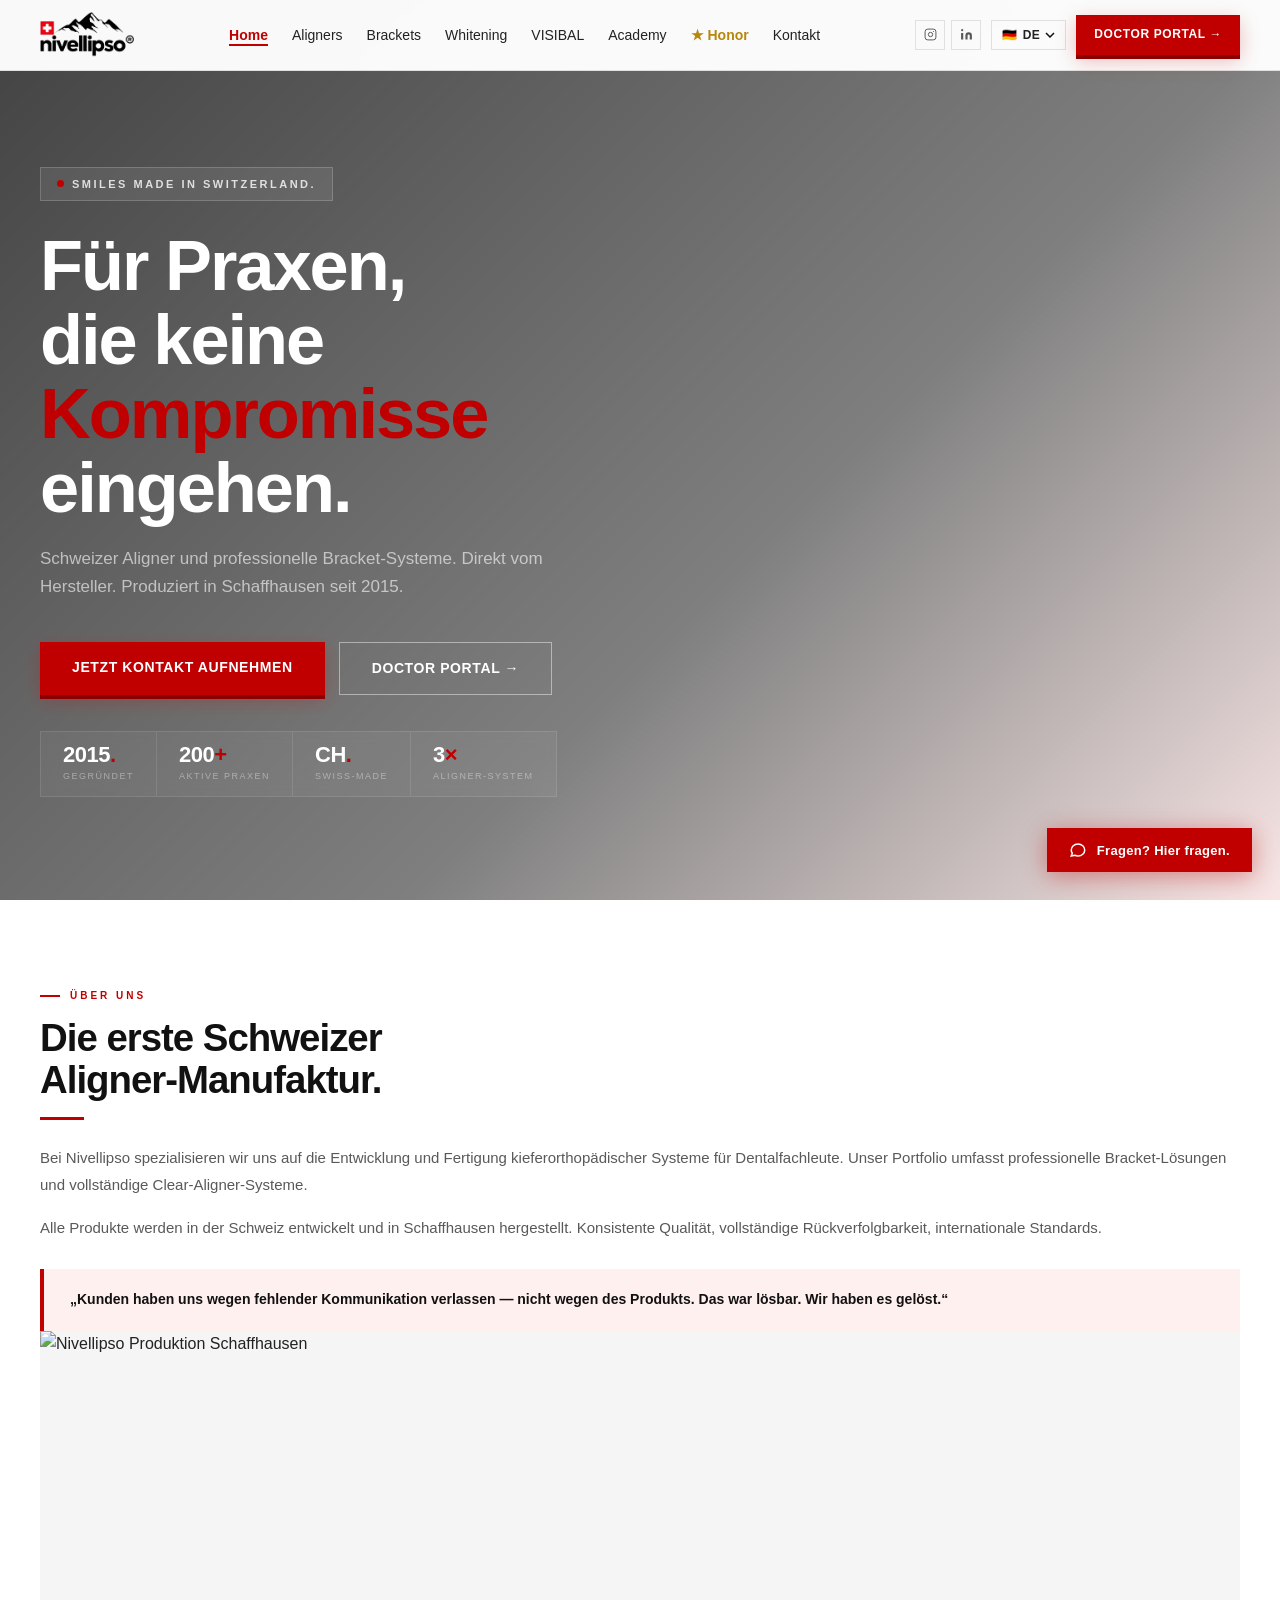
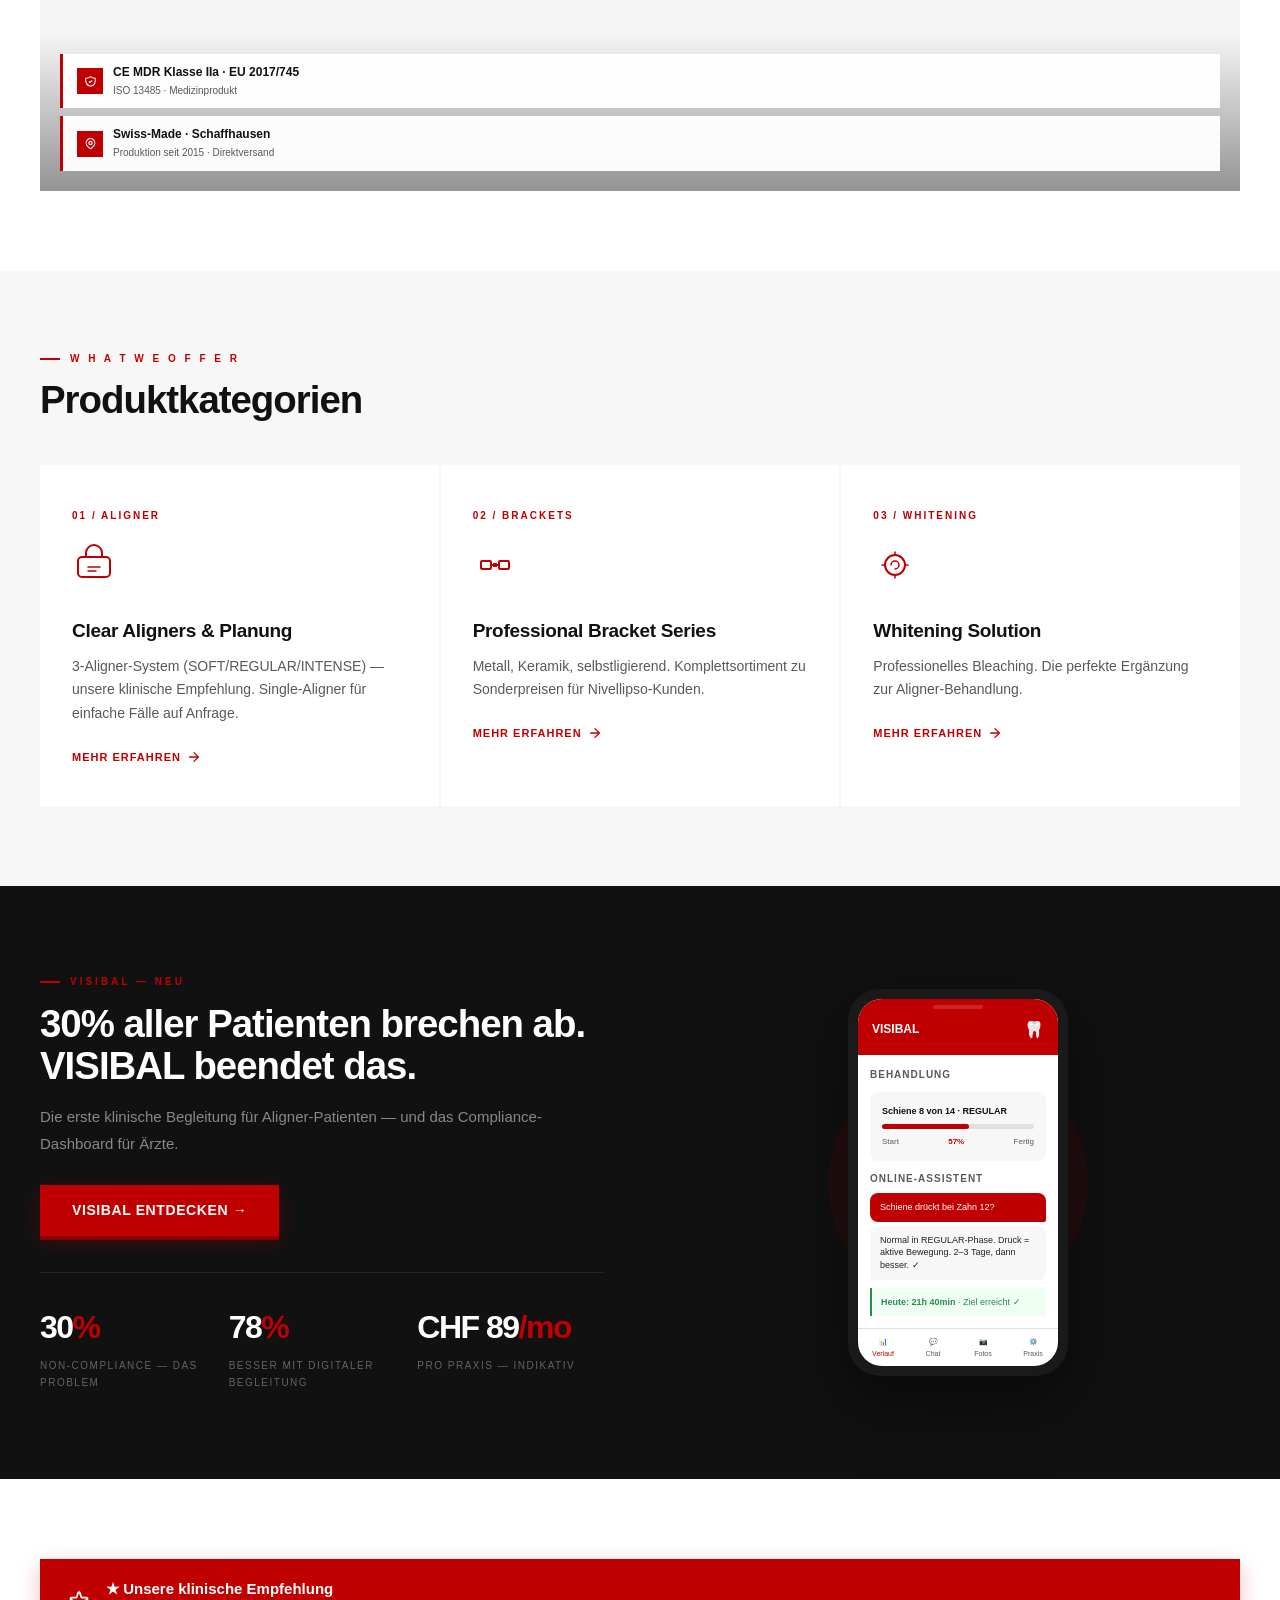
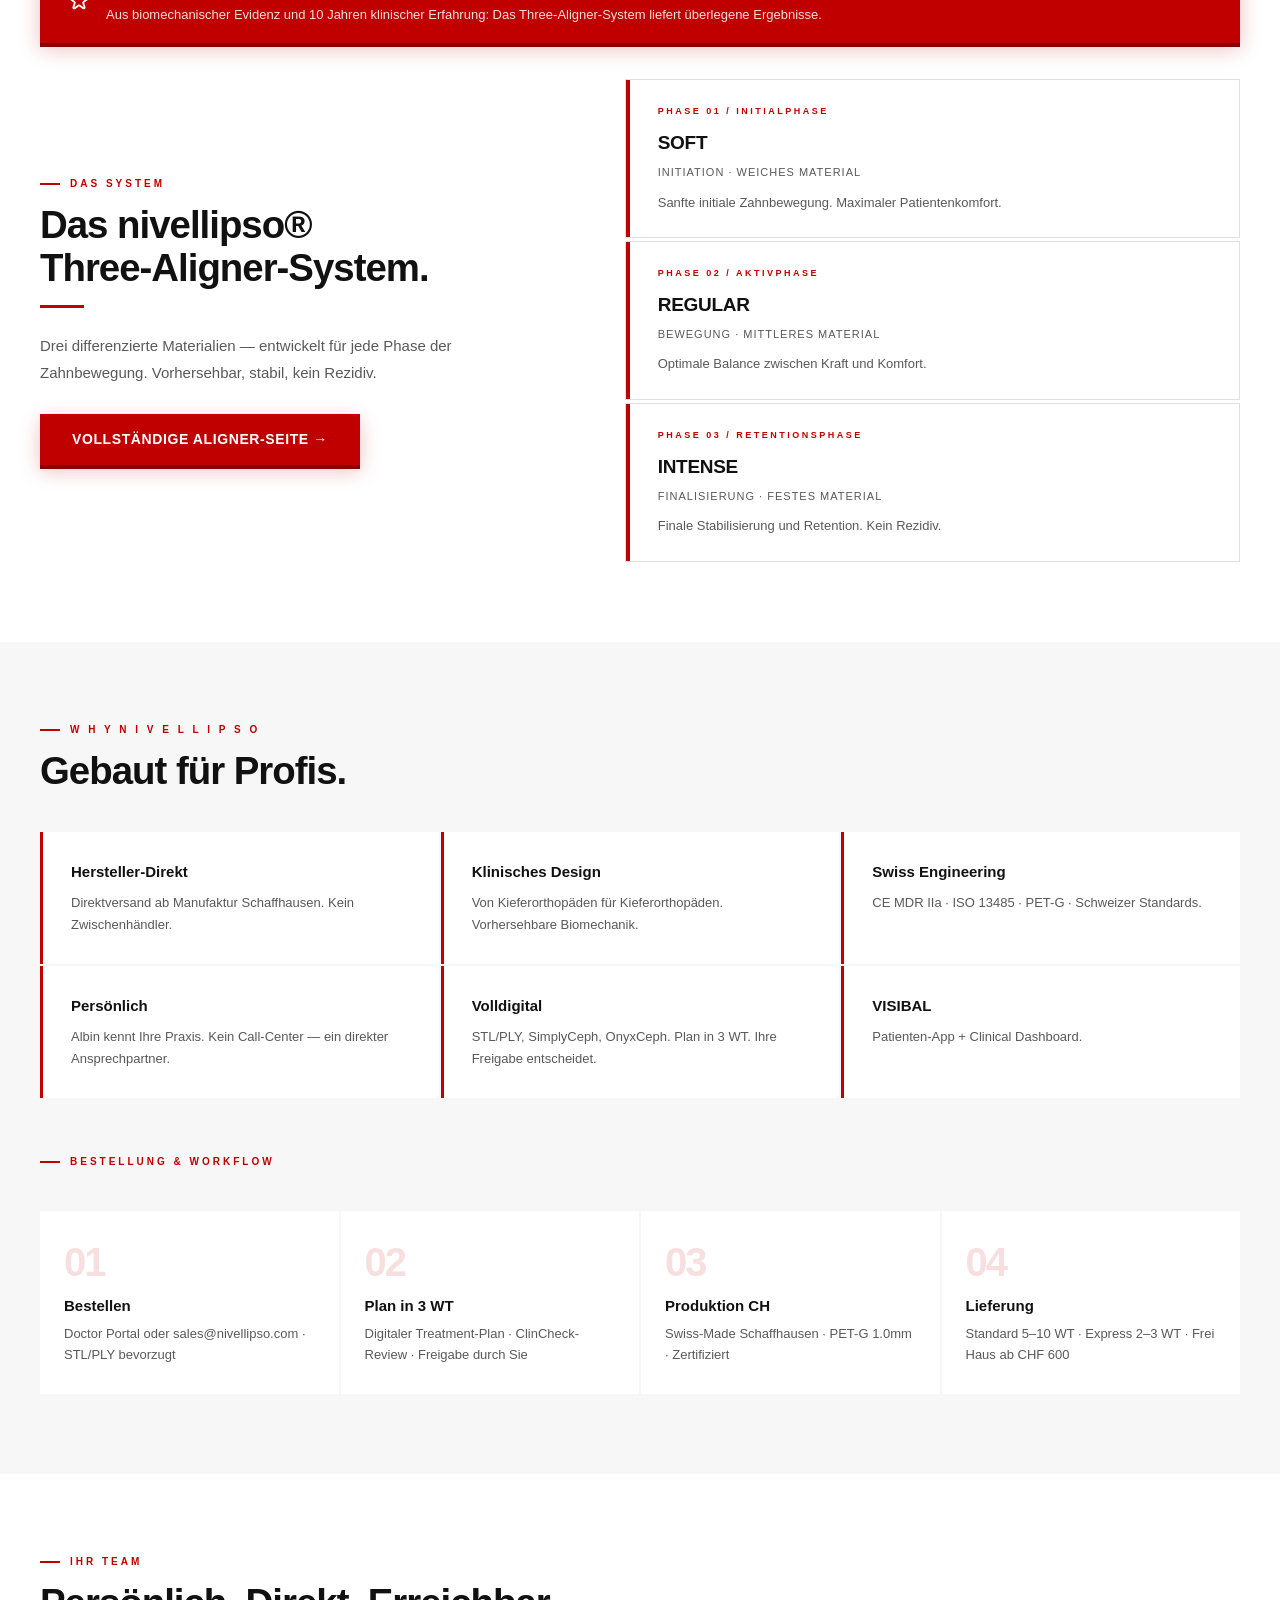
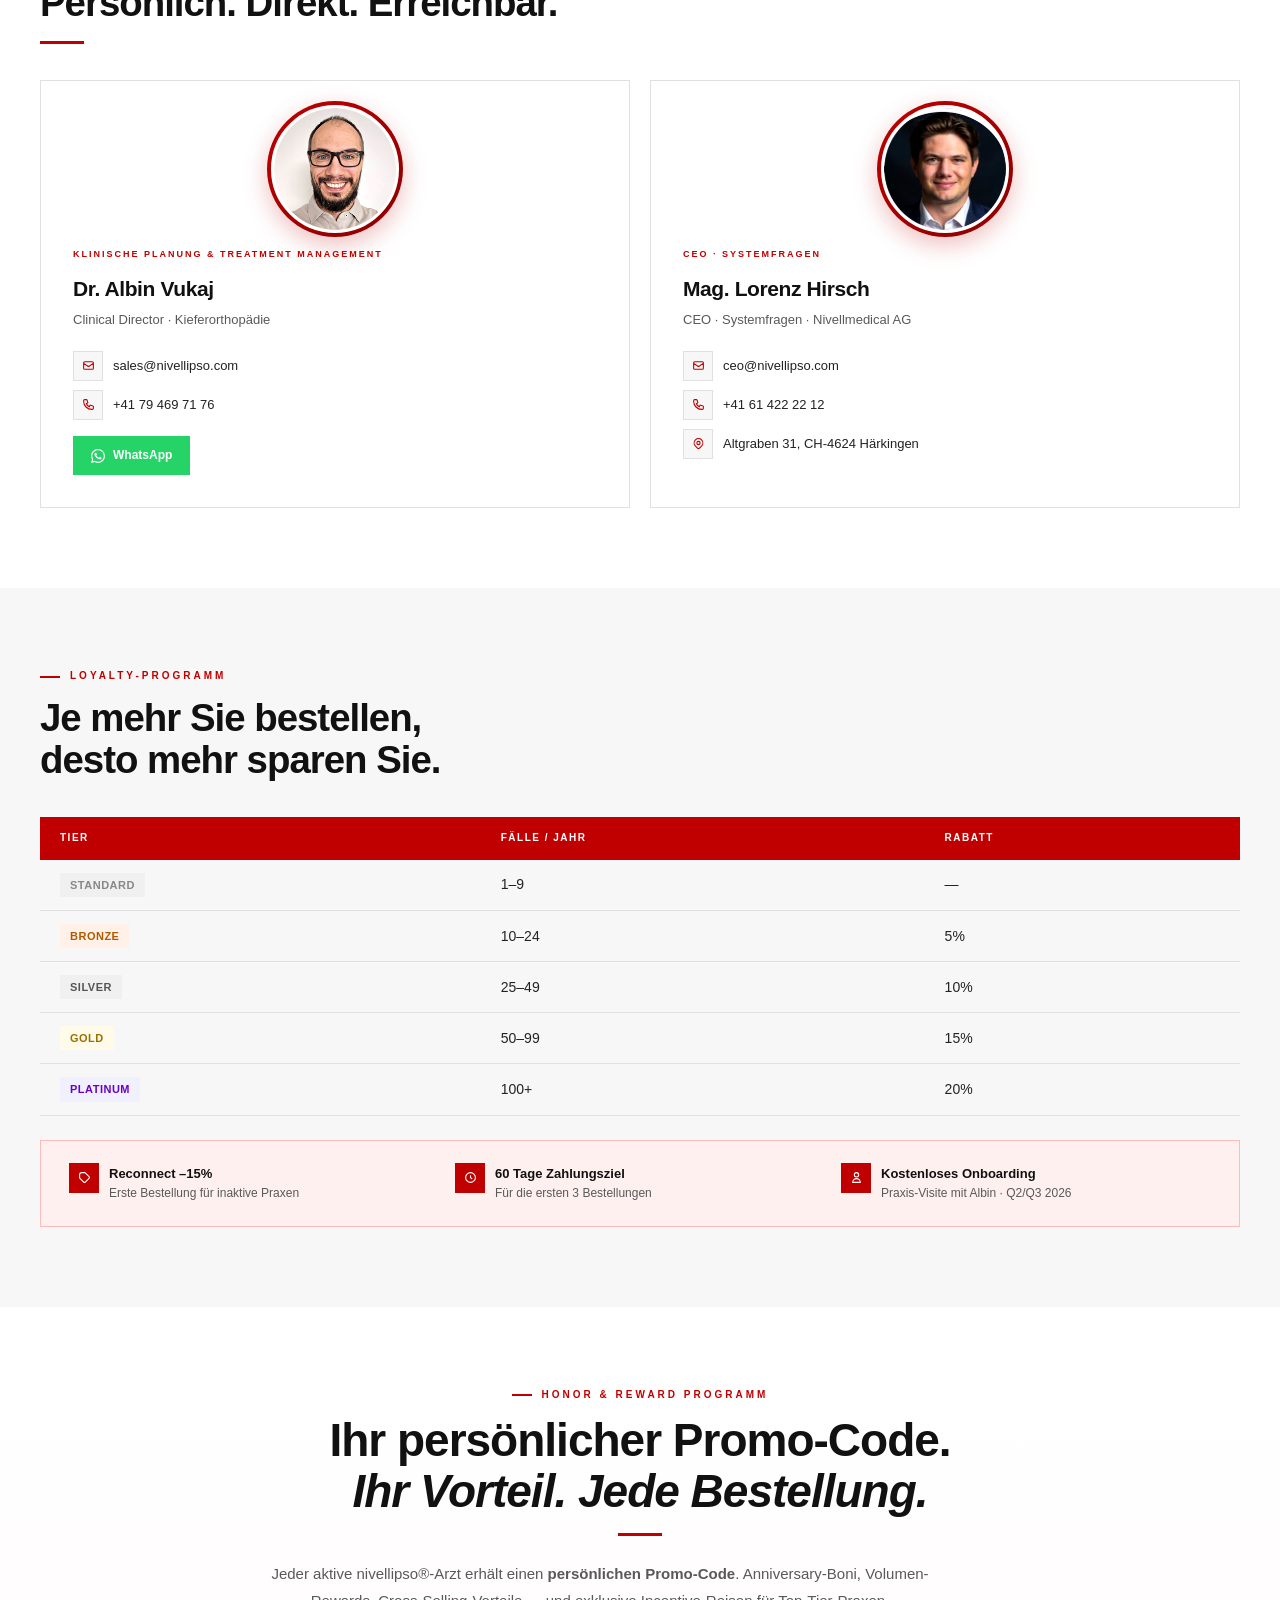
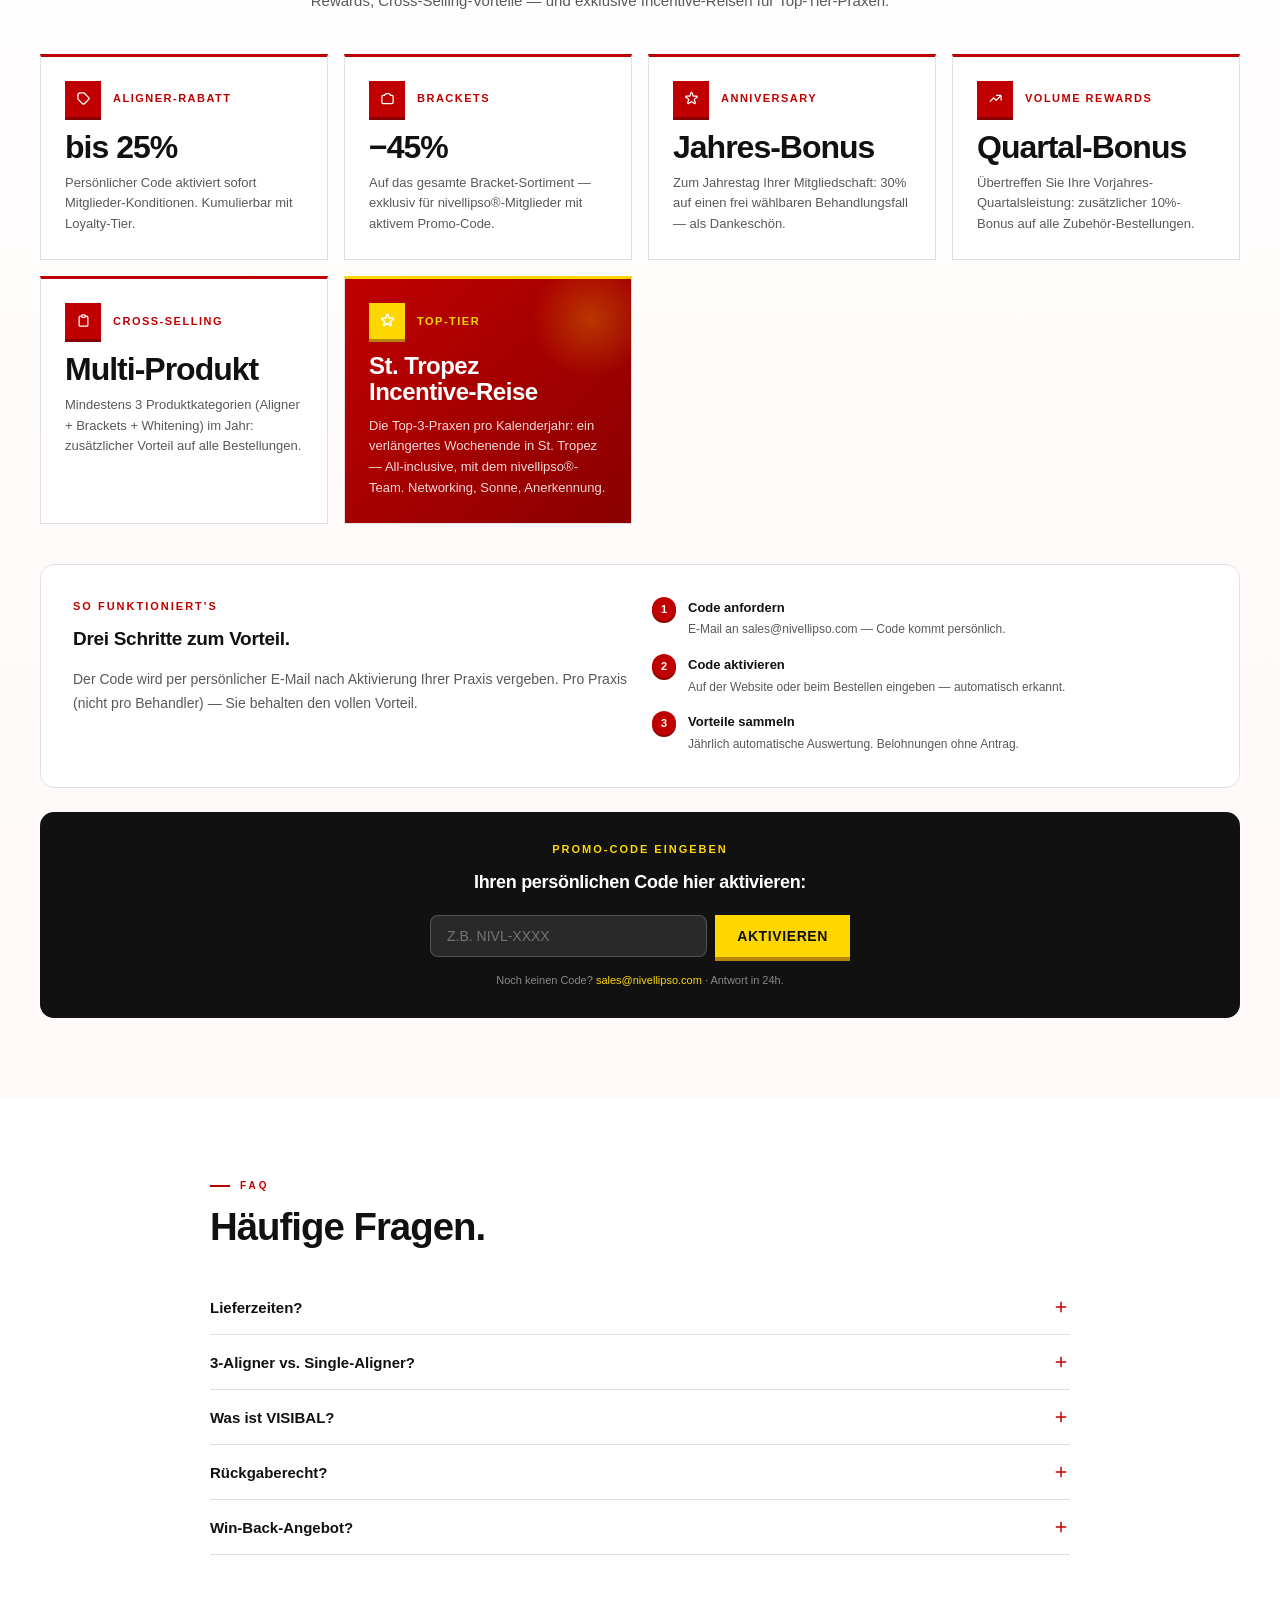
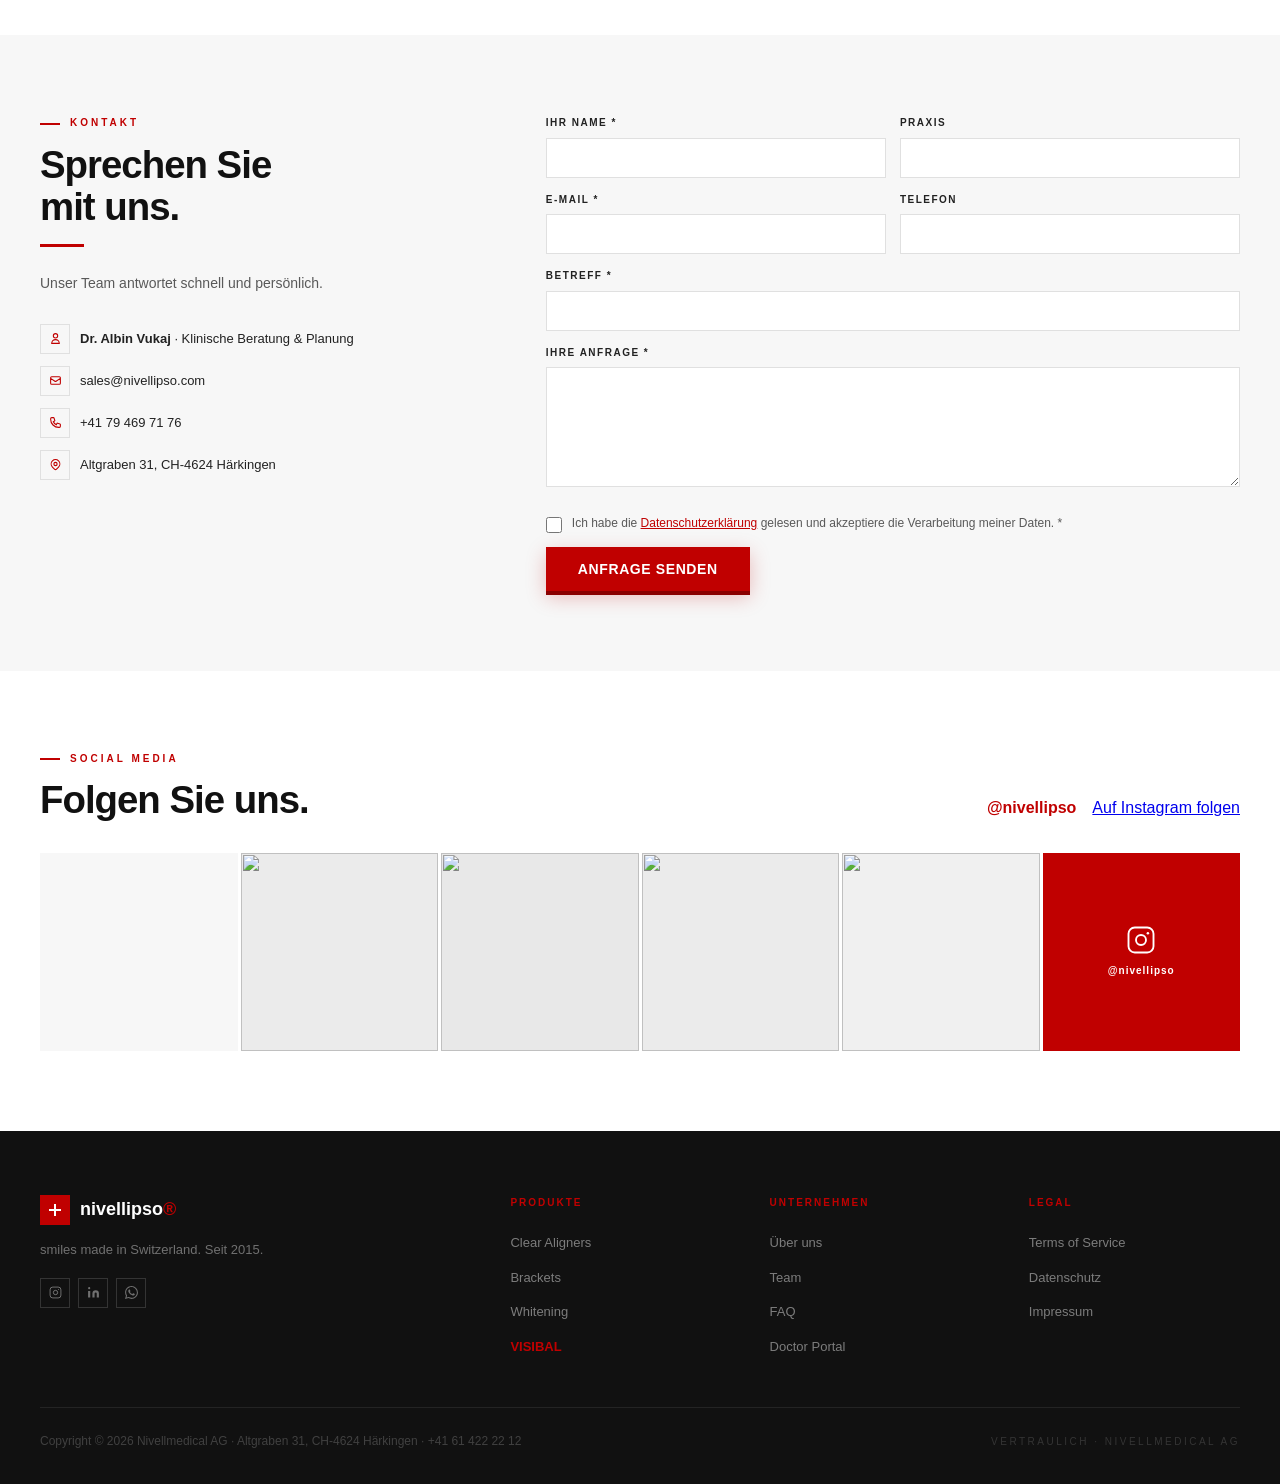
==== index.html @ faf5f135 "Initial publish: Nivellipso Website v2 - All 6 pages with standardized navigation headers - Branded " ====
<!DOCTYPE html>
<html lang="de">
<head>
<meta charset="UTF-8">
<meta name="viewport" content="width=device-width, initial-scale=1.0">
<meta name="description" content="nivellipso® — Schweizer Aligner und Bracket-Systeme für Dentalfachleute. Direkt vom Hersteller. Swiss-Made in Schaffhausen seit 2015.">
<title>nivellipso® — smiles made in Switzerland.</title>
<link rel="icon" href="data:image/svg+xml,<svg xmlns='http://www.w3.org/2000/svg' viewBox='0 0 32 32'><rect width='32' height='32' fill='%23C00000'/><rect x='14' y='6' width='4' height='20' fill='white'/><rect x='6' y='14' width='20' height='4' fill='white'/></svg>">
<meta property="og:type" content="website">
<meta property="og:url" content="https://nivellipso.com/">
<meta property="og:title" content="nivellipso® — smiles made in Switzerland.">
<meta property="og:description" content="Schweizer Aligner und Bracket-Systeme für Dentalfachleute. Direkt vom Hersteller. Swiss-Made in Schaffhausen seit 2015.">
<meta property="og:image" content="https://nivellipso.com/images/team/dr-albin-vukaj-circle-240.png">
<meta name="twitter:card" content="summary_large_image">
<meta name="twitter:title" content="nivellipso® — smiles made in Switzerland.">
<meta name="twitter:description" content="Schweizer Aligner und Bracket-Systeme. Swiss-Made seit 2015.">
<script defer data-domain="nivellipso.com" src="https://plausible.io/js/script.js"></script>
<link rel="stylesheet" href="nivell-design.css">
<style>
/* ── PAGE-SPECIFIC STYLES ── */

/* ABOUT IMAGE BLOCK */
.about-img-wrap{position:relative;height:460px;overflow:hidden;}
.about-img-wrap img{width:100%;height:100%;object-fit:cover;}
.cert-overlay{position:absolute;bottom:0;left:0;right:0;padding:20px;display:flex;flex-direction:column;gap:8px;background:linear-gradient(transparent,rgba(0,0,0,.4));}
.cert-row{display:flex;align-items:center;gap:10px;background:rgba(255,255,255,.96);padding:9px 14px;border-left:3px solid var(--red);}
.cert-ico{width:26px;height:26px;background:var(--red);display:flex;align-items:center;justify-content:center;flex-shrink:0;}
.cert-ico svg{width:13px;height:13px;color:white;}
.cert-t{font-size:12px;font-weight:700;color:var(--black);}
.cert-s{font-size:10px;color:var(--grey);}

/* PRODUCT CARDS */
.prod-grid{display:grid;grid-template-columns:repeat(3,1fr);gap:2px;margin-top:44px;}
.prod-card{background:white;padding:40px 32px;border-top:3px solid transparent;transition:border-color .2s,box-shadow .2s;text-decoration:none;color:inherit;display:block;}
.prod-card:hover{border-top-color:var(--red);box-shadow:var(--shadow);}
.prod-num{font-size:10px;font-weight:700;letter-spacing:2px;color:var(--red);margin-bottom:18px;}
.prod-ico{width:44px;height:44px;margin-bottom:20px;}
.prod-name{font-size:19px;font-weight:700;color:var(--black);margin-bottom:8px;letter-spacing:-.3px;}
.prod-desc{font-size:14px;color:var(--grey);line-height:1.7;margin-bottom:22px;}
.prod-link{font-size:11px;font-weight:700;color:var(--red);text-transform:uppercase;letter-spacing:1px;display:flex;align-items:center;gap:6px;}
.prod-link svg{transition:transform .2s;}
.prod-card:hover .prod-link svg{transform:translateX(4px);}

/* VISIBAL TEASER */
.visibal-teaser{background:var(--black);padding:88px 40px;}
.visibal-teaser-inner{max-width:var(--max-w);margin:0 auto;display:grid;grid-template-columns:1fr 1fr;gap:72px;align-items:center;}
.vt-label{font-size:10px;font-weight:700;letter-spacing:3px;color:var(--red);text-transform:uppercase;margin-bottom:12px;display:flex;align-items:center;gap:10px;}
.vt-label::before{content:'';width:20px;height:2px;background:var(--red);}
.vt-h2{font-size:clamp(26px,3vw,42px);font-weight:700;color:white;letter-spacing:-1px;line-height:1.1;margin-bottom:16px;}
.vt-p{font-size:15px;color:rgba(255,255,255,.5);line-height:1.8;margin-bottom:28px;}
.vt-stats{display:grid;grid-template-columns:repeat(3,1fr);gap:2px;margin-top:36px;border-top:1px solid rgba(255,255,255,.08);padding-top:28px;}
.vt-stat-n{font-size:32px;font-weight:700;color:white;letter-spacing:-1.5px;}
.vt-stat-n em{font-style:normal;color:var(--red);}
.vt-stat-l{font-size:10px;color:rgba(255,255,255,.35);text-transform:uppercase;letter-spacing:1.5px;margin-top:4px;}
.vt-phone{display:flex;justify-content:center;position:relative;}
.vt-phone::before{content:'';position:absolute;top:50%;left:50%;transform:translate(-50%,-50%);width:260px;height:260px;background:rgba(192,0,0,.1);border-radius:50%;}
.vt-phone-device{width:220px;background:#1a1a1a;border-radius:32px;padding:10px;box-shadow:0 24px 64px rgba(0,0,0,.5);position:relative;z-index:1;}
.vt-phone-device::before{content:'';position:absolute;top:16px;left:50%;transform:translateX(-50%);width:50px;height:4px;background:rgba(255,255,255,.15);border-radius:2px;}
.vt-screen{background:white;border-radius:24px;overflow:hidden;}
.vt-screen-top{background:var(--red);padding:18px 14px 12px;display:flex;align-items:center;justify-content:space-between;}
.vt-screen-body{padding:14px;}
.vt-prog{background:var(--bg);border-radius:8px;padding:12px;margin-bottom:10px;}
.vt-prog-bar{background:#e0e0e0;height:5px;border-radius:3px;margin:6px 0;}
.vt-prog-fill{background:var(--red);height:5px;border-radius:3px;width:57%;}
.vt-chat-out{background:var(--red);color:white;border-radius:8px 8px 2px 8px;padding:8px 10px;font-size:9px;margin-bottom:4px;line-height:1.4;}
.vt-chat-in{background:var(--bg);border-radius:8px 8px 8px 2px;padding:8px 10px;font-size:9px;color:var(--text);margin-bottom:4px;line-height:1.4;}
.vt-tabs{display:flex;border-top:1px solid var(--border);}
.vt-tab{flex:1;padding:7px 0;text-align:center;font-size:7px;color:var(--grey);}
.vt-tab.a{color:var(--red);}

/* 3-ALIGNER SECTION */
.three-grid{display:grid;grid-template-columns:1fr 1.2fr;gap:72px;align-items:center;}
.phase-row{display:flex;flex-direction:column;gap:3px;}
.phase-item{display:flex;align-items:stretch;background:white;border:1px solid var(--border);transition:border-color .2s,box-shadow .2s;}
.phase-item:hover{border-left-color:var(--red);box-shadow:var(--shadow);}
.phase-bar{width:4px;background:var(--red);flex-shrink:0;}
.phase-content{padding:24px 28px;flex:1;}
.phase-tag{font-size:9px;font-weight:700;letter-spacing:2.5px;color:var(--red);text-transform:uppercase;margin-bottom:8px;}
.phase-name{font-size:19px;font-weight:700;color:var(--black);margin-bottom:5px;letter-spacing:-.3px;}
.phase-mat{font-size:11px;color:var(--grey);text-transform:uppercase;letter-spacing:1px;margin-bottom:10px;}
.phase-desc{font-size:13px;color:var(--grey);line-height:1.65;}

/* WHY CARDS */
.why-grid{display:grid;grid-template-columns:repeat(3,1fr);gap:2px;margin-top:40px;}
.why-card{background:white;padding:28px;border-left:3px solid var(--red);}
.why-t{font-size:15px;font-weight:700;color:var(--black);margin-bottom:7px;}
.why-d{font-size:13px;color:var(--grey);line-height:1.7;}

/* WORKFLOW */
.wf-grid{display:grid;grid-template-columns:repeat(4,1fr);gap:2px;margin-top:40px;}
.wf-step{background:white;padding:28px 24px;border-top:3px solid transparent;transition:border-color .2s;}
.wf-step:hover{border-top-color:var(--red);}
.wf-n{font-size:40px;font-weight:700;color:var(--red);opacity:.12;line-height:1;margin-bottom:12px;letter-spacing:-2px;}
.wf-t{font-size:15px;font-weight:700;color:var(--black);margin-bottom:6px;}
.wf-d{font-size:13px;color:var(--grey);line-height:1.6;}

/* CONTACTS */
.contacts-grid{display:grid;grid-template-columns:1fr 1fr;gap:20px;margin-top:36px;}
.contact-card{background:white;border:1px solid var(--border);padding:32px;transition:border-color .2s;}
.contact-card:hover{border-color:var(--red);}
.c-role{font-size:9px;font-weight:700;letter-spacing:2px;color:var(--red);text-transform:uppercase;margin-bottom:10px;}
.c-name{font-size:21px;font-weight:700;color:var(--black);margin-bottom:3px;letter-spacing:-.4px;}
.c-title{font-size:13px;color:var(--grey);margin-bottom:20px;}
.c-details{display:flex;flex-direction:column;gap:9px;}
.c-row{display:flex;align-items:center;gap:10px;}
.c-ico{width:30px;height:30px;background:var(--bg);border:1px solid var(--border);display:flex;align-items:center;justify-content:center;flex-shrink:0;}
.c-ico svg{width:13px;height:13px;color:var(--red);}
.c-txt{font-size:13px;color:var(--text);}
.c-txt a{color:var(--text);text-decoration:none;}
.c-txt a:hover{color:var(--red);}
.wa-btn{display:inline-flex;align-items:center;gap:8px;background:#25D366;color:white;padding:10px 18px;font-size:12px;font-weight:700;text-decoration:none;margin-top:16px;transition:background .2s;}
.wa-btn:hover{background:#1da851;}

/* LOYALTY */
.loyal-table{width:100%;border-collapse:collapse;font-size:14px;margin-top:36px;}
.loyal-table th{background:var(--red);color:white;padding:13px 20px;text-align:left;font-size:10px;letter-spacing:1.5px;text-transform:uppercase;font-weight:700;}
.loyal-table td{padding:13px 20px;border-bottom:1px solid var(--border);}
.loyal-table tr:nth-child(even) td{background:var(--bg);}
.tier-pill{display:inline-block;padding:3px 10px;font-size:11px;font-weight:700;letter-spacing:.5px;text-transform:uppercase;}
.t0{background:#f0f0f0;color:#888;}.t1{background:#fff0e8;color:#b05a00;}.t2{background:#f0f0f0;color:#555;}.t3{background:#fffbe8;color:#9a6f00;}.t4{background:#f0f0ff;color:#6a00c8;}
.win-back{background:var(--red-light);border:1px solid #fbb;padding:22px 28px;margin-top:24px;display:grid;grid-template-columns:repeat(3,1fr);gap:16px;}
.wb-item{display:flex;gap:10px;align-items:flex-start;}
.wb-ico{width:30px;height:30px;background:var(--red);display:flex;align-items:center;justify-content:center;flex-shrink:0;}
.wb-ico svg{width:13px;height:13px;color:white;}
.wb-t{font-size:13px;font-weight:700;color:var(--black);}
.wb-d{font-size:12px;color:var(--grey);}

/* INSTAGRAM */
.ig-grid{display:grid;grid-template-columns:repeat(6,1fr);gap:3px;margin-top:32px;}
.ig-post{aspect-ratio:1;position:relative;overflow:hidden;background:var(--bg);}
.ig-post img{width:100%;height:100%;object-fit:cover;transition:transform .3s;}
.ig-post:hover img{transform:scale(1.05);}
.ig-ov{position:absolute;inset:0;background:rgba(192,0,0,.72);display:flex;align-items:center;justify-content:center;opacity:0;transition:opacity .3s;}
.ig-post:hover .ig-ov{opacity:1;}
.ig-ov svg{width:22px;height:22px;color:white;}

/* CHAT */
.chat-toggle{position:fixed;bottom:28px;right:28px;z-index:2000;background:var(--red);border:none;cursor:pointer;box-shadow:0 4px 24px rgba(192,0,0,.4);display:flex;align-items:center;gap:10px;padding:13px 22px;color:white;font-family:Arial,sans-serif;font-size:13px;font-weight:700;letter-spacing:.3px;transition:all .3s;}
.chat-toggle:hover{background:#9a0000;transform:translateY(-1px);}
.chat-toggle svg{width:18px;height:18px;}
.chat-window{position:fixed;bottom:90px;right:28px;z-index:1999;width:360px;background:white;border:1px solid var(--border);box-shadow:0 8px 48px rgba(0,0,0,.15);display:none;flex-direction:column;height:500px;}
.chat-window.open{display:flex;}
.chat-hdr{background:var(--red);padding:15px 20px;display:flex;align-items:center;gap:12px;flex-shrink:0;}
.chat-hdr-name{font-size:14px;font-weight:700;color:white;}
.chat-hdr-sub{font-size:10px;color:rgba(255,255,255,.65);}
.chat-msgs{flex:1;overflow-y:auto;padding:14px;display:flex;flex-direction:column;gap:10px;}
.msg-bot,.msg-b{background:var(--bg);color:var(--text);align-self:flex-start;border-radius:2px 10px 10px 10px;padding:10px 14px;font-size:13px;max-width:85%;line-height:1.5;}
.msg-user,.msg-u{background:var(--red);color:white;align-self:flex-end;border-radius:10px 2px 10px 10px;padding:10px 14px;font-size:13px;max-width:85%;line-height:1.5;}
.chat-suggs{padding:0 12px 10px;display:flex;flex-wrap:wrap;gap:6px;}
.sugg{background:none;border:1px solid var(--red);color:var(--red);padding:5px 10px;font-size:11px;cursor:pointer;font-family:Arial,sans-serif;transition:all .2s;}
.sugg:hover{background:var(--red);color:white;}
.chat-input-row{border-top:1px solid var(--border);padding:12px;display:flex;gap:8px;flex-shrink:0;}
.chat-input{flex:1;border:1px solid var(--border);padding:10px 14px;font-family:Arial,sans-serif;font-size:13px;outline:none;}
.chat-input:focus{border-color:var(--red);}
.chat-send{background:var(--red);color:white;border:none;width:38px;height:38px;display:flex;align-items:center;justify-content:center;cursor:pointer;}
.typing,.typing-d{display:flex;gap:4px;align-items:center;padding:10px 14px;background:var(--bg);align-self:flex-start;border-radius:2px 10px 10px 10px;}
.typing span,.typing-d span{width:6px;height:6px;background:var(--grey);border-radius:50%;animation:bounce .8s infinite;}
.typing span:nth-child(2),.typing-d span:nth-child(2){animation-delay:.15s;}
.typing span:nth-child(3),.typing-d span:nth-child(3){animation-delay:.3s;}
@keyframes bounce{0%,80%,100%{transform:translateY(0);}40%{transform:translateY(-6px);}}

</style>
</head>
<body>

<!-- ── NAV ── -->
<nav class="n-nav">
<div class="n-nav-inner">
  <a href="index.html" class="n-logo">
    <img src="images/logo/logo_black.png" alt="nivellipso" class="n-logo-img">
  </a>
  <ul class="n-links">
    <li><a href="index.html" class="active" data-i18n="n_home">Home</a></li>
    <li><a href="aligner.html" data-i18n="n_align">Aligners</a></li>
    <li><a href="brackets.html" data-i18n="n_brack">Brackets</a></li>
    <li><a href="whitening.html" data-i18n="n_white">Whitening</a></li>
    <li><a href="visibal.html" data-i18n="n_vis">VISIBAL</a></li>
    <li><a href="academy.html" data-i18n="n_acad">Academy</a></li>
    <li><a href="#honor-reward" style="color:#b8860b;font-weight:700;">★ Honor</a></li>
    <li><a href="#contact-form" data-i18n="n_con">Kontakt</a></li>
  </ul>
  <div style="display:flex;align-items:center;gap:10px;">
    <div style="display:flex;gap:6px;">
      <a href="https://www.instagram.com/nivellipso" target="_blank" style="width:30px;height:30px;display:flex;align-items:center;justify-content:center;border:1px solid var(--border);color:var(--grey);text-decoration:none;transition:all .2s;" onmouseover="this.style.borderColor='var(--red)';this.style.color='var(--red)'" onmouseout="this.style.borderColor='var(--border)';this.style.color='var(--grey)'">
        <svg viewBox="0 0 24 24" fill="none" stroke="currentColor" stroke-width="1.8" width="13" height="13"><rect x="2" y="2" width="20" height="20" rx="5"/><circle cx="12" cy="12" r="4"/><circle cx="17.5" cy="6.5" r="1" fill="currentColor" stroke="none"/></svg>
      </a>
      <a href="https://www.linkedin.com/company/nivellipso" target="_blank" style="width:30px;height:30px;display:flex;align-items:center;justify-content:center;border:1px solid var(--border);color:var(--grey);text-decoration:none;transition:all .2s;" onmouseover="this.style.borderColor='var(--red)';this.style.color='var(--red)'" onmouseout="this.style.borderColor='var(--border)';this.style.color='var(--grey)'">
        <svg viewBox="0 0 24 24" fill="currentColor" width="13" height="13"><path d="M16 8a6 6 0 016 6v7h-4v-7a2 2 0 00-2-2 2 2 0 00-2 2v7h-4v-7a6 6 0 016-6zM2 9h4v12H2z"/><circle cx="4" cy="4" r="2"/></svg>
      </a>
    </div>
    <button class="n-hamburger" id="hamburger" onclick="toggleMenu()"><span></span><span></span><span></span></button>
    <button type="button" class="lang-btn" id="langBtn">
      <span id="lFlag">🇩🇪</span><span id="lCode">DE</span>
      <svg viewBox="0 0 10 6" fill="none" width="10"><path d="M1 1l4 4 4-4" stroke="#111" stroke-width="1.5"/></svg>
      <div class="lang-dropdown">
        <div class="lang-opt active" data-lang="de" onclick="setNivellLang('de',window.NIVELL_T)">🇩🇪 Deutsch</div>
        <div class="lang-opt" data-lang="fr" onclick="setNivellLang('fr',window.NIVELL_T)">🇫🇷 Français</div>
        <div class="lang-opt" data-lang="it" onclick="setNivellLang('it',window.NIVELL_T)">🇮🇹 Italiano</div>
        <div class="lang-opt" data-lang="en" onclick="setNivellLang('en',window.NIVELL_T)">🇬🇧 English</div>
        <div class="lang-opt" data-lang="ru" onclick="setNivellLang('ru',window.NIVELL_T)">🇷🇺 Русский</div>
        <div class="lang-opt" data-lang="es" onclick="setNivellLang('es',window.NIVELL_T)">🇪🇸 Español</div>
      </div>
    </button>
    <a href="https://nivellonlign.com/" target="_blank" class="btn-3d" style="font-size:12px;padding:10px 18px;" data-i18n="n_portal">Doctor Portal →</a>
  </div>
</div>
<div class="n-mobile-menu" id="mobileMenu">
  <ul>
    <li><a href="index.html" style="color:var(--red);" data-i18n="n_home">Home</a></li>
    <li><a href="aligner.html" data-i18n="n_align">Aligners</a></li>
    <li><a href="brackets.html" data-i18n="n_brack">Brackets</a></li>
    <li><a href="whitening.html" data-i18n="n_white">Whitening</a></li>
    <li><a href="visibal.html" data-i18n="n_vis">VISIBAL</a></li>
    <li><a href="academy.html" data-i18n="n_acad">Academy</a></li>
    <li><a href="#honor-reward" style="color:#b8860b;font-weight:700;">★ Honor</a></li>
    <li><a href="#contact-form" data-i18n="n_con">Kontakt</a></li>
  </ul>
  <a href="https://nivellonlign.com/" target="_blank" class="n-mobile-cta" data-i18n="n_portal">Doctor Portal →</a>
</div>
</nav>

<!-- ── HERO ── -->
<section class="n-hero">
  <div class="n-hero-video">
    <iframe src="https://player.vimeo.com/video/1167709596?autoplay=1&muted=1&autopause=0&controls=0&loop=1&background=1" frameborder="0" allow="autoplay; fullscreen"></iframe>
    <div class="n-hero-overlay"></div>
  </div>
  <div class="n-hero-content">
    <div class="n-hero-badge"><div class="n-hero-badge-dot"></div><span data-i18n="h_badge">smiles made in Switzerland.</span></div>
    <h1 class="t-h1" data-i18n="h_h1">Für Praxen,<br>die keine<br><em>Kompromisse</em><br>eingehen.</h1>
    <p class="n-hero-sub" data-i18n="h_sub">Schweizer Aligner und professionelle Bracket-Systeme. Direkt vom Hersteller. Produziert in Schaffhausen seit 2015.</p>
    <div class="n-hero-btns">
      <a href="#contact-form" class="n-btn-primary" data-i18n="h_cta1">Jetzt Kontakt aufnehmen</a>
      <a href="https://nivellonlign.com/" target="_blank" class="n-btn-ghost" data-i18n="h_cta2">Doctor Portal →</a>
    </div>
  </div>
  <div class="n-hero-stats">
    <div class="n-hero-stats-inner">
      <div class="n-stats-bar">
        <div class="n-stat"><div class="n-stat-n">2015<em>.</em></div><div class="n-stat-l" data-i18n="s1">Gegründet</div></div>
        <div class="n-stat"><div class="n-stat-n">200<em>+</em></div><div class="n-stat-l" data-i18n="s2">Aktive Praxen</div></div>
        <div class="n-stat"><div class="n-stat-n">CH<em>.</em></div><div class="n-stat-l" data-i18n="s3">Swiss-Made</div></div>
        <div class="n-stat"><div class="n-stat-n">3<em>×</em></div><div class="n-stat-l" data-i18n="s4">Aligner-System</div></div>
      </div>
    </div>
  </div>
</section>

<!-- ── ABOUT ── -->
<section class="n-sec" id="about" style="padding-top:88px;">
<div class="n-sec-inner">
  <div class="n-grid-2-rev n-fade">
    <div>
      <div class="t-label" data-i18n="ab_l">Über uns</div>
      <h2 class="t-h2" data-i18n="ab_h">Die erste Schweizer<br>Aligner-Manufaktur.</h2>
      <div class="t-rule"></div>
      <p style="font-size:15px;color:var(--grey);line-height:1.8;margin-bottom:16px;" data-i18n="ab_p1">Bei Nivellipso spezialisieren wir uns auf die Entwicklung und Fertigung kieferorthopädischer Systeme für Dentalfachleute. Unser Portfolio umfasst professionelle Bracket-Lösungen und vollständige Clear-Aligner-Systeme — von der Behandlungsplanung bis zur fertigen Produktion.</p>
      <p style="font-size:15px;color:var(--grey);line-height:1.8;margin-bottom:28px;" data-i18n="ab_p2">Alle Produkte werden in der Schweiz entwickelt und in Schaffhausen hergestellt. Konsistente Qualität, vollständige Rückverfolgbarkeit, internationale Standards.</p>
      <div class="n-callout"><p data-i18n="ab_q">„Kunden haben uns wegen fehlender Kommunikation verlassen — nicht wegen des Produkts. Das war lösbar. Wir haben es gelöst."</p></div>
    </div>
    <div class="about-img-wrap">
      <img src="https://images.unsplash.com/photo-1629909613654-28e377c37b09?w=800&q=80" alt="Nivellipso Produktion Schaffhausen" onerror="this.style.background='#f5f5f5';this.style.minHeight='460px'">
      <div class="cert-overlay">
        <div class="cert-row"><div class="cert-ico"><svg viewBox="0 0 24 24" fill="none" stroke="currentColor" stroke-width="2"><path d="M9 12l2 2 4-4m5.618-4.016A11.955 11.955 0 0112 2.944a11.955 11.955 0 01-8.618 3.04A12.02 12.02 0 003 9c0 5.591 3.824 10.29 9 11.622 5.176-1.332 9-6.03 9-11.622 0-1.042-.133-2.052-.382-3.016z"/></svg></div><div><div class="cert-t">CE MDR Klasse IIa · EU 2017/745</div><div class="cert-s">ISO 13485 · Medizinprodukt</div></div></div>
        <div class="cert-row"><div class="cert-ico"><svg viewBox="0 0 24 24" fill="none" stroke="currentColor" stroke-width="2"><path d="M17.657 16.657L13.414 20.9a1.998 1.998 0 01-2.827 0l-4.244-4.243a8 8 0 1111.314 0zM15 11a3 3 0 11-6 0 3 3 0 016 0z"/></svg></div><div><div class="cert-t">Swiss-Made · Schaffhausen</div><div class="cert-s">Produktion seit 2015 · Direktversand</div></div></div>
      </div>
    </div>
  </div>
</div>
</section>

<!-- ── PRODUCTS ── -->
<section class="n-sec n-sec-bg" id="products">
<div class="n-sec-inner">
  <div class="t-label n-fade" data-i18n="pr_l">W H A T &nbsp; W E &nbsp; O F F E R</div>
  <h2 class="t-h2 n-fade" data-i18n="pr_h">Produktkategorien</h2>
  <div class="prod-grid">
    <a href="aligner.html" class="prod-card n-fade">
      <div class="prod-num">01 / ALIGNER</div>
      <svg class="prod-ico" viewBox="0 0 44 44" fill="none"><rect x="6" y="14" width="32" height="20" rx="4" stroke="var(--red)" stroke-width="2"/><path d="M14 14V10a8 8 0 0116 0v4" stroke="var(--red)" stroke-width="2"/><path d="M16 24h12M16 28h8" stroke="var(--red)" stroke-width="1.5" stroke-linecap="round"/></svg>
      <div class="prod-name" data-i18n="pr1_n">Clear Aligners & Planung</div>
      <div class="prod-desc" data-i18n="pr1_d">3-Aligner-System (SOFT/REGULAR/INTENSE) — unsere klinische Empfehlung. Single-Aligner für einfache Fälle auf Anfrage. Digitaler Planungsworkflow.</div>
      <div class="prod-link"><span data-i18n="lm">Mehr erfahren</span><svg viewBox="0 0 16 16" fill="none" width="14" height="14"><path d="M3 8h10M8 3l5 5-5 5" stroke="var(--red)" stroke-width="1.5" stroke-linecap="round"/></svg></div>
    </a>
    <a href="brackets.html" class="prod-card n-fade n-fade-d1">
      <div class="prod-num">02 / BRACKETS</div>
      <svg class="prod-ico" viewBox="0 0 44 44" fill="none"><rect x="8" y="18" width="10" height="8" rx="1" stroke="var(--red)" stroke-width="2"/><rect x="26" y="18" width="10" height="8" rx="1" stroke="var(--red)" stroke-width="2"/><path d="M18 22h8" stroke="var(--red)" stroke-width="2"/><rect x="20" y="20" width="4" height="4" rx=".5" fill="var(--red)"/></svg>
      <div class="prod-name" data-i18n="pr2_n">Professional Bracket Series</div>
      <div class="prod-desc" data-i18n="pr2_d">Metall, Keramik, selbstligierend. Bögen, Ligaturen, Adhesive. Komplettsortiment zu Sonderpreisen für Nivellipso-Kunden — direkt via Doctor Portal.</div>
      <div class="prod-link"><span data-i18n="lm">Mehr erfahren</span><svg viewBox="0 0 16 16" fill="none" width="14" height="14"><path d="M3 8h10M8 3l5 5-5 5" stroke="var(--red)" stroke-width="1.5" stroke-linecap="round"/></svg></div>
    </a>
    <a href="whitening.html" class="prod-card n-fade n-fade-d2">
      <div class="prod-num">03 / WHITENING</div>
      <svg class="prod-ico" viewBox="0 0 44 44" fill="none"><circle cx="22" cy="22" r="10" stroke="var(--red)" stroke-width="2"/><path d="M18 22c0-2.21 1.79-4 4-4s4 1.79 4 4-1.79 4-4 4" stroke="var(--red)" stroke-width="1.5" stroke-linecap="round"/><path d="M22 12v-3M22 35v-3M12 22H9M35 22h-3" stroke="var(--red)" stroke-width="1.5" stroke-linecap="round"/></svg>
      <div class="prod-name" data-i18n="pr3_n">Whitening Solution</div>
      <div class="prod-desc" data-i18n="pr3_d">Professionelles Bleaching. Sichtbare Ergebnisse, minimale Sensitivität. Die perfekte Ergänzung zur Aligner-Behandlung.</div>
      <div class="prod-link"><span data-i18n="lm">Mehr erfahren</span><svg viewBox="0 0 16 16" fill="none" width="14" height="14"><path d="M3 8h10M8 3l5 5-5 5" stroke="var(--red)" stroke-width="1.5" stroke-linecap="round"/></svg></div>
    </a>
  </div>
</div>
</section>

<!-- ── VISIBAL TEASER ── -->
<div class="visibal-teaser">
<div class="visibal-teaser-inner">
  <div class="n-fade">
    <div class="vt-label" data-i18n="vis_l">VISIBAL — Neu</div>
    <h2 class="vt-h2" data-i18n="vis_h">30% aller Patienten brechen ab.<br>VISIBAL beendet das.</h2>
    <p class="vt-p" data-i18n="vis_p">Die erste klinische Begleitung für Aligner-Patienten — und das Compliance-Dashboard für Ärzte. Patient App + Clinical Intelligence. Powered by nivellipso®.</p>
    <a href="visibal.html" class="n-btn-primary" data-i18n="vis_cta">VISIBAL entdecken →</a>
    <div class="vt-stats">
      <div><div class="vt-stat-n">30<em>%</em></div><div class="vt-stat-l" data-i18n="vis_s1">Non-Compliance — das Problem</div></div>
      <div><div class="vt-stat-n">78<em>%</em></div><div class="vt-stat-l" data-i18n="vis_s2">Besser mit digitaler Begleitung</div></div>
      <div><div class="vt-stat-n">CHF 89<em>/mo</em></div><div class="vt-stat-l" data-i18n="vis_s3">Pro Praxis — indikativ</div></div>
    </div>
  </div>
  <!-- MINI PHONE MOCKUP -->
  <div class="vt-phone n-fade n-fade-d1">
    <div class="vt-phone-device">
      <div class="vt-screen">
        <div class="vt-screen-top"><span style="font-size:12px;font-weight:700;color:white;">VISIBAL</span><span style="font-size:16px;">🦷</span></div>
        <div style="padding:12px;">
          <div style="font-size:10px;color:var(--grey);margin-bottom:8px;font-weight:700;letter-spacing:1px;">BEHANDLUNG</div>
          <div class="vt-prog">
            <div style="font-size:9px;font-weight:700;color:var(--black);">Schiene 8 von 14 · REGULAR</div>
            <div class="vt-prog-bar"><div class="vt-prog-fill"></div></div>
            <div style="display:flex;justify-content:space-between;font-size:8px;color:var(--grey);"><span>Start</span><span style="color:var(--red);font-weight:700;">57%</span><span>Fertig</span></div>
          </div>
          <div style="font-size:10px;color:var(--grey);margin:8px 0 6px;font-weight:700;letter-spacing:1px;">ONLINE-ASSISTENT</div>
          <div class="vt-chat-out">Schiene drückt bei Zahn 12?</div>
          <div class="vt-chat-in">Normal in REGULAR-Phase. Druck = aktive Bewegung. 2–3 Tage, dann besser. ✓</div>
          <div style="margin-top:8px;background:#f0fff4;border-left:2px solid #2d8a4e;padding:7px 9px;font-size:9px;color:#2d8a4e;"><strong>Heute: 21h 40min</strong> · Ziel erreicht ✓</div>
        </div>
        <div class="vt-tabs">
          <div class="vt-tab a"><div>📊</div>Verlauf</div>
          <div class="vt-tab"><div>💬</div>Chat</div>
          <div class="vt-tab"><div>📷</div>Fotos</div>
          <div class="vt-tab"><div>⚙️</div>Praxis</div>
        </div>
      </div>
    </div>
  </div>
</div>
</div>

<!-- ── 3-ALIGNER SYSTEM ── -->
<section class="n-sec" id="system">
<div class="n-sec-inner">
  <div class="n-rec-banner n-fade">
    <svg viewBox="0 0 24 24" fill="none" stroke="currentColor" stroke-width="2"><path d="M11.049 2.927c.3-.921 1.603-.921 1.902 0l1.519 4.674a1 1 0 00.95.69h4.915c.969 0 1.371 1.24.588 1.81l-3.976 2.888a1 1 0 00-.363 1.118l1.518 4.674c.3.922-.755 1.688-1.538 1.118l-3.976-2.888a1 1 0 00-1.176 0l-3.976 2.888c-.783.57-1.838-.197-1.538-1.118l1.518-4.674a1 1 0 00-.363-1.118l-3.976-2.888c-.784-.57-.38-1.81.588-1.81h4.914a1 1 0 00.951-.69l1.519-4.674z"/></svg>
    <div><strong data-i18n="sys_rec">★ Unsere klinische Empfehlung</strong><p data-i18n="sys_rec_sub">Aus biomechanischer Evidenz und 10 Jahren klinischer Erfahrung: Das Three-Aligner-System liefert überlegene Ergebnisse. Single-Aligner für einfache Fälle auf Anfrage.</p></div>
  </div>
  <div class="three-grid n-fade">
    <div>
      <div class="t-label" data-i18n="sys_l">Das System</div>
      <h2 class="t-h2" data-i18n="sys_h">Das nivellipso®<br>Three-Aligner-System.</h2>
      <div class="t-rule"></div>
      <p style="font-size:15px;color:var(--grey);line-height:1.8;margin-bottom:28px;" data-i18n="sys_p">Drei differenzierte Materialien — entwickelt für jede Phase der Zahnbewegung. Soft für die Initiation, Regular für die aktive Bewegung, Intense für die Retention. Das Ergebnis: vorhersehbar, stabil, kein Rezidiv.</p>
      <a href="aligner.html" class="n-btn-primary" data-i18n="sys_cta">Vollständige Aligner-Seite →</a>
    </div>
    <div class="phase-row">
      <div class="phase-item">
        <div class="phase-bar"></div>
        <div class="phase-content">
          <div class="phase-tag" data-i18n="p1_tag">Phase 01 / Initialphase</div>
          <div class="phase-name" data-i18n="p1_n">SOFT</div>
          <div class="phase-mat" data-i18n="p1_m">Initiation · Weiches Material</div>
          <div class="phase-desc" data-i18n="p1_d">Sanfte initiale Zahnbewegung. Maximaler Patientenkomfort beim Therapiebeginn.</div>
        </div>
      </div>
      <div class="phase-item">
        <div class="phase-bar"></div>
        <div class="phase-content">
          <div class="phase-tag" data-i18n="p2_tag">Phase 02 / Aktivphase</div>
          <div class="phase-name" data-i18n="p2_n">REGULAR</div>
          <div class="phase-mat" data-i18n="p2_m">Bewegung · Mittleres Material</div>
          <div class="phase-desc" data-i18n="p2_d">Optimale Balance zwischen Kraft und Komfort für die Hauptbewegungsphase.</div>
        </div>
      </div>
      <div class="phase-item">
        <div class="phase-bar"></div>
        <div class="phase-content">
          <div class="phase-tag" data-i18n="p3_tag">Phase 03 / Retentionsphase</div>
          <div class="phase-name" data-i18n="p3_n">INTENSE</div>
          <div class="phase-mat" data-i18n="p3_m">Finalisierung · Festes Material</div>
          <div class="phase-desc" data-i18n="p3_d">Finale Stabilisierung und Retention. Kein Rezidiv. Das definitive Ergebnis.</div>
        </div>
      </div>
    </div>
  </div>
</div>
</section>

<!-- ── WHY + WORKFLOW ── -->
<section class="n-sec n-sec-bg">
<div class="n-sec-inner">
  <div class="t-label n-fade" data-i18n="wh_l">W H Y &nbsp; N I V E L L I P S O</div>
  <h2 class="t-h2 n-fade" data-i18n="wh_h">Gebaut für Profis.</h2>
  <div class="why-grid n-fade">
    <div class="why-card"><div class="why-t" data-i18n="w1t">Hersteller-Direkt</div><div class="why-d" data-i18n="w1d">Direktversand ab Manufaktur Schaffhausen. Kein Zwischenhändler. Volle Rückverfolgbarkeit.</div></div>
    <div class="why-card"><div class="why-t" data-i18n="w2t">Klinisches Design</div><div class="why-d" data-i18n="w2d">Von Kieferorthopäden für Kieferorthopäden. Vorhersehbare Biomechanik, zuverlässige Workflows.</div></div>
    <div class="why-card"><div class="why-t" data-i18n="w3t">Swiss Engineering</div><div class="why-d" data-i18n="w3d">CE MDR IIa · ISO 13485 · PET-G biokompatibel · Schweizer Qualitätsstandards.</div></div>
    <div class="why-card"><div class="why-t" data-i18n="w4t">Persönlich</div><div class="why-d" data-i18n="w4d">Albin kennt Ihre Praxis. Kein Call-Center, kein Ticket-System — ein direkter Ansprechpartner.</div></div>
    <div class="why-card"><div class="why-t" data-i18n="w5t">Volldigital</div><div class="why-d" data-i18n="w5d">STL/PLY, SimplyCeph, OnyxCeph. Treatment-Plan in 3 Werktagen. Ihre Freigabe entscheidet.</div></div>
    <div class="why-card"><div class="why-t" data-i18n="w6t">VISIBAL</div><div class="why-d" data-i18n="w6d">Patienten-App + Clinical Dashboard. <a href="visibal.html" style="color:var(--red);font-weight:700;">Mehr erfahren →</a></div></div>
  </div>
  <div style="margin-top:56px;">
    <div class="t-label n-fade" data-i18n="wf_l">Bestellung & Workflow</div>
    <div class="wf-grid n-fade">
      <div class="wf-step"><div class="wf-n">01</div><div class="wf-t" data-i18n="wf1t">Bestellen</div><div class="wf-d" data-i18n="wf1d">Doctor Portal oder sales@nivellipso.com · STL/PLY bevorzugt</div></div>
      <div class="wf-step"><div class="wf-n">02</div><div class="wf-t" data-i18n="wf2t">Plan in 3 WT</div><div class="wf-d" data-i18n="wf2d">Digitaler Treatment-Plan · ClinCheck-Review · Freigabe durch Sie</div></div>
      <div class="wf-step"><div class="wf-n">03</div><div class="wf-t" data-i18n="wf3t">Produktion CH</div><div class="wf-d" data-i18n="wf3d">Swiss-Made Schaffhausen · PET-G 1.0mm · Zertifiziert</div></div>
      <div class="wf-step"><div class="wf-n">04</div><div class="wf-t" data-i18n="wf4t">Lieferung</div><div class="wf-d" data-i18n="wf4d">Standard 5–10 WT · Express 2–3 WT · Frei Haus ab CHF 600</div></div>
    </div>
  </div>
</div>
</section>

<!-- ── CONTACTS ── -->
<section class="n-sec" id="contacts">
<div class="n-sec-inner">
  <div class="t-label n-fade" data-i18n="ct_l">Ihr Team</div>
  <h2 class="t-h2 n-fade" data-i18n="ct_h">Persönlich. Direkt. Erreichbar.</h2>
  <div class="t-rule n-fade"></div>
  <div class="contacts-grid n-fade">
    <div class="contact-card">
      <div class="c-photo-wrap" style="margin:-8px 0 14px;display:flex;justify-content:center;">
        <div style="position:relative;width:128px;height:128px;">
          <div style="position:absolute;inset:-4px;background:linear-gradient(135deg,var(--red),#8a0000);border-radius:50%;padding:3px;box-shadow:0 8px 24px rgba(192,0,0,.25);"></div>
          <img src="images/team/dr-albin-vukaj-circle-240.png" alt="Dr. Albin Vukaj" style="position:relative;width:128px;height:128px;border-radius:50%;object-fit:cover;display:block;background:white;border:3px solid white;">
        </div>
      </div>
      <div class="c-role" data-i18n="c1_role">Klinische Beratung & Planung</div>
      <div class="c-name">Dr. Albin Vukaj</div>
      <div class="c-title" data-i18n="c1_title">Clinical Director · Kieferorthopädie</div>
      <div class="c-details">
        <div class="c-row"><div class="c-ico"><svg viewBox="0 0 24 24" fill="none" stroke="currentColor" stroke-width="2"><path d="M3 8l7.89 5.26a2 2 0 002.22 0L21 8M5 19h14a2 2 0 002-2V7a2 2 0 00-2-2H5a2 2 0 00-2 2v10a2 2 0 002 2z"/></svg></div><div class="c-txt"><a href="mailto:sales@nivellipso.com">sales@nivellipso.com</a></div></div>
        <div class="c-row"><div class="c-ico"><svg viewBox="0 0 24 24" fill="none" stroke="currentColor" stroke-width="2"><path d="M3 5a2 2 0 012-2h3.28a1 1 0 01.948.684l1.498 4.493a1 1 0 01-.502 1.21l-2.257 1.13a11.042 11.042 0 005.516 5.516l1.13-2.257a1 1 0 011.21-.502l4.493 1.498a1 1 0 01.684.949V19a2 2 0 01-2 2h-1C9.716 21 3 14.284 3 6V5z"/></svg></div><div class="c-txt"><a href="tel:+41794697176">+41 79 469 71 76</a></div></div>
      </div>
      <a href="https://wa.me/41794697176?text=Hallo%20Dr.%20Vukaj%2C%20ich%20interessiere%20mich%20für%20klinische%20Aligner-Planung." target="_blank" class="wa-btn"><svg viewBox="0 0 24 24" fill="white" width="14" height="14"><path d="M17.472 14.382c-.297-.149-1.758-.867-2.03-.967-.273-.099-.471-.148-.67.15-.197.297-.767.966-.94 1.164-.173.199-.347.223-.644.075-.297-.15-1.255-.463-2.39-1.475-.883-.788-1.48-1.761-1.653-2.059-.173-.297-.018-.458.13-.606.134-.133.298-.347.446-.52.149-.174.198-.298.298-.497.099-.198.05-.371-.025-.52-.075-.149-.669-1.612-.916-2.207-.242-.579-.487-.5-.669-.51-.173-.008-.371-.01-.57-.01-.198 0-.52.074-.792.372-.272.297-1.04 1.016-1.04 2.479 0 1.462 1.065 2.875 1.213 3.074.149.198 2.096 3.2 5.077 4.487.709.306 1.262.489 1.694.625.712.227 1.36.195 1.871.118.571-.085 1.758-.719 2.006-1.413.248-.694.248-1.289.173-1.413-.074-.124-.272-.198-.57-.347m-5.421 7.403h-.004a9.87 9.87 0 01-5.031-1.378l-.361-.214-3.741.982.998-3.648-.235-.374a9.86 9.86 0 01-1.51-5.26c.001-5.45 4.436-9.884 9.888-9.884 2.64 0 5.122 1.03 6.988 2.898a9.825 9.825 0 012.893 6.994c-.003 5.45-4.437 9.884-9.885 9.884m8.413-18.297A11.815 11.815 0 0012.05 0C5.495 0 .16 5.335.157 11.892c0 2.096.547 4.142 1.588 5.945L.057 24l6.305-1.654a11.882 11.882 0 005.683 1.448h.005c6.554 0 11.89-5.335 11.893-11.893a11.821 11.821 0 00-3.48-8.413z"/></svg><span data-i18n="wa_btn">WhatsApp</span></a>
    </div>
    <div class="contact-card">
      <div class="c-photo-wrap" style="margin:-8px 0 14px;display:flex;justify-content:center;">
        <div style="position:relative;width:128px;height:128px;">
          <div style="position:absolute;inset:-4px;background:linear-gradient(135deg,var(--red),#8a0000);border-radius:50%;padding:3px;box-shadow:0 8px 24px rgba(192,0,0,.25);"></div>
          <img src="images/team/mag-lorenz-hirsch-240.png" alt="Mag. Lorenz Hirsch" style="position:relative;width:128px;height:128px;border-radius:50%;object-fit:cover;display:block;background:white;border:3px solid white;">
        </div>
      </div>
      <div class="c-role" data-i18n="c2_role">CEO · Systemfragen</div>
      <div class="c-name">Mag. Lorenz Hirsch</div>
      <div class="c-title" data-i18n="c2_title">CEO · Systemfragen · Nivellmedical AG</div>
      <div class="c-details">
        <div class="c-row"><div class="c-ico"><svg viewBox="0 0 24 24" fill="none" stroke="currentColor" stroke-width="2"><path d="M3 8l7.89 5.26a2 2 0 002.22 0L21 8M5 19h14a2 2 0 002-2V7a2 2 0 00-2-2H5a2 2 0 00-2 2v10a2 2 0 002 2z"/></svg></div><div class="c-txt"><a href="mailto:ceo@nivellipso.com">ceo@nivellipso.com</a></div></div>
        <div class="c-row"><div class="c-ico"><svg viewBox="0 0 24 24" fill="none" stroke="currentColor" stroke-width="2"><path d="M3 5a2 2 0 012-2h3.28a1 1 0 01.948.684l1.498 4.493a1 1 0 01-.502 1.21l-2.257 1.13a11.042 11.042 0 005.516 5.516l1.13-2.257a1 1 0 011.21-.502l4.493 1.498a1 1 0 01.684.949V19a2 2 0 01-2 2h-1C9.716 21 3 14.284 3 6V5z"/></svg></div><div class="c-txt"><a href="tel:+41614222212">+41 61 422 22 12</a></div></div>
        <div class="c-row"><div class="c-ico"><svg viewBox="0 0 24 24" fill="none" stroke="currentColor" stroke-width="2"><path d="M17.657 16.657L13.414 20.9a1.998 1.998 0 01-2.827 0l-4.244-4.243a8 8 0 1111.314 0zM15 11a3 3 0 11-6 0 3 3 0 016 0z"/></svg></div><div class="c-txt">Altgraben 31, CH-4624 Härkingen</div></div>
      </div>
    </div>
  </div>
</div>
</section>

<!-- ── LOYALTY ── -->
<section class="n-sec n-sec-bg">
<div class="n-sec-inner">
  <div class="t-label n-fade" data-i18n="lo_l">Loyalty-Programm</div>
  <h2 class="t-h2 n-fade" data-i18n="lo_h">Je mehr Sie bestellen,<br>desto mehr sparen Sie.</h2>
  <div class="n-fade">
  <table class="loyal-table">
    <thead><tr><th data-i18n="lo_t1">Tier</th><th data-i18n="lo_t2">Fälle / Jahr</th><th data-i18n="lo_t3">Rabatt</th></tr></thead>
    <tbody>
      <tr><td><span class="tier-pill t0">Standard</span></td><td>1–9</td><td>—</td></tr>
      <tr><td><span class="tier-pill t1">Bronze</span></td><td>10–24</td><td>5%</td></tr>
      <tr><td><span class="tier-pill t2">Silver</span></td><td>25–49</td><td>10%</td></tr>
      <tr><td><span class="tier-pill t3">Gold</span></td><td>50–99</td><td>15%</td></tr>
      <tr><td><span class="tier-pill t4">Platinum</span></td><td>100+</td><td>20%</td></tr>
    </tbody>
  </table>
  <div class="win-back">
    <div class="wb-item"><div class="wb-ico"><svg viewBox="0 0 24 24" fill="none" stroke="currentColor" stroke-width="2" width="13" height="13"><path d="M7 7h.01M7 3h5c.512 0 1.024.195 1.414.586l7 7a2 2 0 010 2.828l-7 7a2 2 0 01-2.828 0l-7-7A1.994 1.994 0 013 12V7a4 4 0 014-4z"/></svg></div><div><div class="wb-t" data-i18n="wb1t">Reconnect –15%</div><div class="wb-d" data-i18n="wb1d">Erste Three-Aligner-Bestellung für inaktive Praxen</div></div></div>
    <div class="wb-item"><div class="wb-ico"><svg viewBox="0 0 24 24" fill="none" stroke="currentColor" stroke-width="2" width="13" height="13"><path d="M12 8v4l3 3m6-3a9 9 0 11-18 0 9 9 0 0118 0z"/></svg></div><div><div class="wb-t" data-i18n="wb2t">60 Tage Zahlungsziel</div><div class="wb-d" data-i18n="wb2d">Für die ersten 3 Bestellungen nach Reaktivierung</div></div></div>
    <div class="wb-item"><div class="wb-ico"><svg viewBox="0 0 24 24" fill="none" stroke="currentColor" stroke-width="2" width="13" height="13"><path d="M16 7a4 4 0 11-8 0 4 4 0 018 0zM12 14a7 7 0 00-7 7h14a7 7 0 00-7-7z"/></svg></div><div><div class="wb-t" data-i18n="wb3t">Kostenloses Onboarding</div><div class="wb-d" data-i18n="wb3d">Persönliche Praxis-Visite mit Albin · Q2/Q3 2026</div></div></div>
  </div>
  </div>
</div>
</section>

<!-- ── HONOR & REWARD PROGRAMM ── -->
<section class="n-sec" id="honor-reward" style="background:linear-gradient(180deg,#fff 0%,#fff8f8 100%);">
<div class="n-sec-inner">
  <div class="n-fade" style="text-align:center;max-width:760px;margin:0 auto 40px;">
    <div class="t-label" style="color:var(--red);justify-content:center;" data-i18n="hr_label">Honor & Reward Programm</div>
    <h2 class="t-h2" style="font-size:clamp(28px,4vw,46px);" data-i18n="hr_h">Ihr persönlicher Promo-Code.<br><em>Ihr Vorteil. Jede Bestellung.</em></h2>
    <div class="t-rule" style="margin-left:auto;margin-right:auto;"></div>
    <p class="t-lead" data-i18n="hr_lead">Jeder aktive nivellipso®-Arzt erhält einen <strong>persönlichen Promo-Code</strong>. Anniversary-Boni, Volumen-Rewards, Cross-Selling-Vorteile — und exklusive Incentive-Reisen für Top-Tier-Praxen.</p>
  </div>

  <!-- Promo Code Banner (zeigt aktiven Code wenn vorhanden) -->
  <div id="promoBanner" style="display:none;background:var(--ok-light,#e8f8ee);border:1px solid #b8e0c8;border-left:4px solid #2d8a4e;padding:14px 20px;border-radius:10px;font-size:14px;margin-bottom:28px;color:#1e5a35;"></div>

  <!-- Reward Categories Grid -->
  <div style="display:grid;grid-template-columns:repeat(auto-fit,minmax(260px,1fr));gap:16px;margin-bottom:40px;" class="n-fade">
    
    <!-- Card 1: Aligner Discount -->
    <div class="card-3d" style="background:white;padding:24px;border-top:3px solid var(--red);">
      <div style="display:flex;align-items:center;gap:12px;margin-bottom:14px;">
        <div class="ico-3d-sm" style="background:var(--red);box-shadow:0 3px 0 var(--red-dark,#8a0000);"><svg viewBox="0 0 24 24" fill="none" stroke="white" stroke-width="2" width="14" height="14"><path d="M7 7h.01M7 3h5c.512 0 1.024.195 1.414.586l7 7a2 2 0 010 2.828l-7 7a2 2 0 01-2.828 0l-7-7A1.994 1.994 0 013 12V7a4 4 0 014-4z"/></svg></div>
        <div style="font-size:11px;font-weight:700;letter-spacing:1.5px;color:var(--red);text-transform:uppercase;" data-i18n="hr_c1_tag">Aligner-Rabatt</div>
      </div>
      <div style="font-size:32px;font-weight:700;color:var(--black);letter-spacing:-1px;line-height:1;" data-i18n="hr_c1_h">bis 25%</div>
      <p style="font-size:13px;color:var(--grey);line-height:1.6;margin-top:10px;" data-i18n="hr_c1_d">Persönlicher Code aktiviert sofort Mitglieder-Konditionen. Kumulierbar mit Loyalty-Tier.</p>
    </div>

    <!-- Card 2: Bracket Discount -->
    <div class="card-3d" style="background:white;padding:24px;border-top:3px solid var(--red);">
      <div style="display:flex;align-items:center;gap:12px;margin-bottom:14px;">
        <div class="ico-3d-sm" style="background:var(--red);box-shadow:0 3px 0 var(--red-dark,#8a0000);"><svg viewBox="0 0 24 24" fill="none" stroke="white" stroke-width="2" width="14" height="14"><path d="M3 9a2 2 0 012-2h.93a2 2 0 001.664-.89l.812-1.22A2 2 0 0110.07 4h3.86a2 2 0 011.664.89l.812 1.22A2 2 0 0018.07 7H19a2 2 0 012 2v9a2 2 0 01-2 2H5a2 2 0 01-2-2V9z"/></svg></div>
        <div style="font-size:11px;font-weight:700;letter-spacing:1.5px;color:var(--red);text-transform:uppercase;" data-i18n="hr_c2_tag">Brackets</div>
      </div>
      <div style="font-size:32px;font-weight:700;color:var(--black);letter-spacing:-1px;line-height:1;" data-i18n="hr_c2_h">−45%</div>
      <p style="font-size:13px;color:var(--grey);line-height:1.6;margin-top:10px;" data-i18n="hr_c2_d">Auf das gesamte Bracket-Sortiment — exklusiv für nivellipso®-Mitglieder mit aktivem Promo-Code.</p>
    </div>

    <!-- Card 3: Anniversary Bonus -->
    <div class="card-3d" style="background:white;padding:24px;border-top:3px solid var(--red);">
      <div style="display:flex;align-items:center;gap:12px;margin-bottom:14px;">
        <div class="ico-3d-sm" style="background:var(--red);box-shadow:0 3px 0 var(--red-dark,#8a0000);"><svg viewBox="0 0 24 24" fill="none" stroke="white" stroke-width="2" width="14" height="14"><path d="M11.049 2.927c.3-.921 1.603-.921 1.902 0l1.519 4.674a1 1 0 00.95.69h4.915c.969 0 1.371 1.24.588 1.81l-3.976 2.888a1 1 0 00-.363 1.118l1.518 4.674c.3.922-.755 1.688-1.538 1.118l-3.976-2.888a1 1 0 00-1.176 0l-3.976 2.888c-.783.57-1.838-.197-1.538-1.118l1.518-4.674a1 1 0 00-.363-1.118l-3.976-2.888c-.784-.57-.38-1.81.588-1.81h4.914a1 1 0 00.951-.69l1.519-4.674z"/></svg></div>
        <div style="font-size:11px;font-weight:700;letter-spacing:1.5px;color:var(--red);text-transform:uppercase;" data-i18n="hr_c3_tag">Anniversary</div>
      </div>
      <div style="font-size:32px;font-weight:700;color:var(--black);letter-spacing:-1px;line-height:1;" data-i18n="hr_c3_h">Jahres-Bonus</div>
      <p style="font-size:13px;color:var(--grey);line-height:1.6;margin-top:10px;" data-i18n="hr_c3_d">Zum Jahrestag Ihrer Mitgliedschaft: 30% auf einen frei wählbaren Behandlungsfall — als Dankeschön.</p>
    </div>

    <!-- Card 4: Volume Rewards -->
    <div class="card-3d" style="background:white;padding:24px;border-top:3px solid var(--red);">
      <div style="display:flex;align-items:center;gap:12px;margin-bottom:14px;">
        <div class="ico-3d-sm" style="background:var(--red);box-shadow:0 3px 0 var(--red-dark,#8a0000);"><svg viewBox="0 0 24 24" fill="none" stroke="white" stroke-width="2" width="14" height="14"><path d="M13 7h8m0 0v8m0-8l-8 8-4-4-6 6"/></svg></div>
        <div style="font-size:11px;font-weight:700;letter-spacing:1.5px;color:var(--red);text-transform:uppercase;" data-i18n="hr_c4_tag">Volume Rewards</div>
      </div>
      <div style="font-size:32px;font-weight:700;color:var(--black);letter-spacing:-1px;line-height:1;" data-i18n="hr_c4_h">Quartal-Bonus</div>
      <p style="font-size:13px;color:var(--grey);line-height:1.6;margin-top:10px;" data-i18n="hr_c4_d">Übertreffen Sie Ihre Vorjahres-Quartalsleistung: zusätzlicher 10%-Bonus auf alle Zubehör-Bestellungen.</p>
    </div>

    <!-- Card 5: Cross-Selling -->
    <div class="card-3d" style="background:white;padding:24px;border-top:3px solid var(--red);">
      <div style="display:flex;align-items:center;gap:12px;margin-bottom:14px;">
        <div class="ico-3d-sm" style="background:var(--red);box-shadow:0 3px 0 var(--red-dark,#8a0000);"><svg viewBox="0 0 24 24" fill="none" stroke="white" stroke-width="2" width="14" height="14"><path d="M9 5H7a2 2 0 00-2 2v12a2 2 0 002 2h10a2 2 0 002-2V7a2 2 0 00-2-2h-2M9 5a2 2 0 002 2h2a2 2 0 002-2M9 5a2 2 0 012-2h2a2 2 0 012 2"/></svg></div>
        <div style="font-size:11px;font-weight:700;letter-spacing:1.5px;color:var(--red);text-transform:uppercase;" data-i18n="hr_c5_tag">Cross-Selling</div>
      </div>
      <div style="font-size:32px;font-weight:700;color:var(--black);letter-spacing:-1px;line-height:1;" data-i18n="hr_c5_h">Multi-Produkt</div>
      <p style="font-size:13px;color:var(--grey);line-height:1.6;margin-top:10px;" data-i18n="hr_c5_d">Mindestens 3 Produktkategorien (Aligner + Brackets + Whitening) im Jahr: zusätzlicher Vorteil auf alle Bestellungen.</p>
    </div>

    <!-- Card 6: Top-Tier Incentive -->
    <div class="card-3d" style="background:linear-gradient(135deg,var(--red),#8a0000);color:white;padding:24px;border-top:3px solid #ffd700;position:relative;overflow:hidden;">
      <div style="position:absolute;top:-20px;right:-20px;width:120px;height:120px;background:radial-gradient(circle,rgba(255,215,0,.25),transparent 70%);pointer-events:none;"></div>
      <div style="display:flex;align-items:center;gap:12px;margin-bottom:14px;position:relative;z-index:1;">
        <div class="ico-3d-sm" style="background:#ffd700;box-shadow:0 3px 0 #b8860b;color:var(--red);"><svg viewBox="0 0 24 24" fill="none" stroke="currentColor" stroke-width="2.5" width="14" height="14"><path d="M11.049 2.927c.3-.921 1.603-.921 1.902 0l1.519 4.674a1 1 0 00.95.69h4.915c.969 0 1.371 1.24.588 1.81l-3.976 2.888a1 1 0 00-.363 1.118l1.518 4.674c.3.922-.755 1.688-1.538 1.118l-3.976-2.888a1 1 0 00-1.176 0l-3.976 2.888c-.783.57-1.838-.197-1.538-1.118l1.518-4.674a1 1 0 00-.363-1.118l-3.976-2.888c-.784-.57-.38-1.81.588-1.81h4.914a1 1 0 00.951-.69l1.519-4.674z"/></svg></div>
        <div style="font-size:11px;font-weight:700;letter-spacing:1.5px;color:#ffd700;text-transform:uppercase;" data-i18n="hr_c6_tag">Top-Tier</div>
      </div>
      <div style="font-size:24px;font-weight:700;letter-spacing:-.5px;line-height:1.1;position:relative;z-index:1;" data-i18n="hr_c6_h">St. Tropez<br>Incentive-Reise</div>
      <p style="font-size:13px;line-height:1.6;margin-top:10px;color:rgba(255,255,255,.85);position:relative;z-index:1;" data-i18n="hr_c6_d">Die Top-3-Praxen pro Kalenderjahr: ein verlängertes Wochenende in St. Tropez — All-inclusive, mit dem nivellipso®-Team. Networking, Sonne, Anerkennung.</p>
    </div>
  </div>

  <!-- How it works -->
  <div class="n-fade" style="background:white;border:1px solid var(--border);border-radius:14px;padding:32px;margin-bottom:24px;">
    <div style="display:grid;grid-template-columns:repeat(auto-fit,minmax(220px,1fr));gap:24px;">
      <div>
        <div style="font-size:11px;font-weight:700;letter-spacing:2px;color:var(--red);text-transform:uppercase;margin-bottom:8px;" data-i18n="hr_how_tag">So funktioniert's</div>
        <h3 class="t-h3" style="margin-bottom:14px;" data-i18n="hr_how_h">Drei Schritte zum Vorteil.</h3>
        <p style="font-size:14px;color:var(--grey);line-height:1.7;" data-i18n="hr_how_p">Der Code wird per persönlicher E-Mail nach Aktivierung Ihrer Praxis vergeben. Vergeben pro Praxis (nicht pro Behandler) — Sie behalten den vollen Vorteil.</p>
      </div>
      <div>
        <div style="display:flex;gap:12px;margin-bottom:14px;align-items:flex-start;">
          <div style="background:var(--red);color:white;width:24px;height:24px;border-radius:50%;display:flex;align-items:center;justify-content:center;font-size:11px;font-weight:700;flex-shrink:0;box-shadow:0 2px 0 var(--red-dark,#8a0000);">1</div>
          <div><div style="font-size:13px;font-weight:700;color:var(--black);" data-i18n="hr_s1_t">Code anfordern</div><div style="font-size:12px;color:var(--grey);margin-top:2px;" data-i18n="hr_s1_d">E-Mail an sales@nivellipso.com — Code kommt persönlich.</div></div>
        </div>
        <div style="display:flex;gap:12px;margin-bottom:14px;align-items:flex-start;">
          <div style="background:var(--red);color:white;width:24px;height:24px;border-radius:50%;display:flex;align-items:center;justify-content:center;font-size:11px;font-weight:700;flex-shrink:0;box-shadow:0 2px 0 var(--red-dark,#8a0000);">2</div>
          <div><div style="font-size:13px;font-weight:700;color:var(--black);" data-i18n="hr_s2_t">Code aktivieren</div><div style="font-size:12px;color:var(--grey);margin-top:2px;" data-i18n="hr_s2_d">Auf der Website oder beim Bestellen eingeben — automatisch erkannt.</div></div>
        </div>
        <div style="display:flex;gap:12px;align-items:flex-start;">
          <div style="background:var(--red);color:white;width:24px;height:24px;border-radius:50%;display:flex;align-items:center;justify-content:center;font-size:11px;font-weight:700;flex-shrink:0;box-shadow:0 2px 0 var(--red-dark,#8a0000);">3</div>
          <div><div style="font-size:13px;font-weight:700;color:var(--black);" data-i18n="hr_s3_t">Vorteile sammeln</div><div style="font-size:12px;color:var(--grey);margin-top:2px;" data-i18n="hr_s3_d">Jährlich automatische Auswertung. Belohnungen ohne Antrag.</div></div>
        </div>
      </div>
    </div>
  </div>

  <!-- Promo Code Input -->
  <div class="n-fade" style="background:var(--black,#111);border-radius:14px;padding:28px;text-align:center;color:white;">
    <div style="font-size:11px;font-weight:700;letter-spacing:2px;color:#ffd700;text-transform:uppercase;margin-bottom:10px;" data-i18n="hr_promo_tag">Promo-Code eingeben</div>
    <div style="font-size:18px;font-weight:700;margin-bottom:18px;letter-spacing:-.3px;" data-i18n="hr_promo_h">Ihren persönlichen Code hier aktivieren:</div>
    <div style="display:flex;gap:8px;max-width:420px;margin:0 auto;flex-wrap:wrap;">
      <input id="promoInput" type="text" placeholder="Z.B. NIVL-XXXX" style="flex:1;min-width:200px;padding:12px 16px;background:rgba(255,255,255,.1);border:1px solid rgba(255,255,255,.2);border-radius:8px;color:white;font-family:Arial,sans-serif;font-size:14px;outline:none;text-transform:uppercase;" oninput="this.value=this.value.toUpperCase();" onkeypress="if(event.key==='Enter')applyPromo()">
      <button onclick="applyPromo()" class="btn-3d" style="background:#ffd700;color:var(--black);box-shadow:0 4px 0 #b8860b;padding:12px 22px;" data-i18n="hr_promo_btn">Aktivieren</button>
    </div>
    <p style="font-size:11px;color:rgba(255,255,255,.5);margin-top:14px;" data-i18n="hr_promo_note">Noch keinen Code? <a href="mailto:sales@nivellipso.com" style="color:#ffd700;text-decoration:none;">sales@nivellipso.com</a> · Antwort in 24h.</p>
  </div>
</div>
</section>
<script>
function applyPromo(){
  const inp=document.getElementById('promoInput');
  const val=inp?inp.value.trim():'';
  if(!val||val.length<4){alert('Bitte gültigen Promo-Code eingeben.');return;}
  if(typeof activatePromoCode==='function'){activatePromoCode(val);}
  else{localStorage.setItem('nivell_promo',val.toUpperCase());localStorage.setItem('nivell_promo_active','1');}
  const b=document.getElementById('promoBanner');
  if(b){b.innerHTML='✓ Promo-Code <strong>'+val.toUpperCase()+'</strong> aktiv · Persönliche Konditionen sind aktiviert';b.style.display='block';}
  inp.value='';
  setTimeout(()=>{document.getElementById('promoBanner').scrollIntoView({behavior:'smooth',block:'center'});},120);
}
</script>

<!-- ── FAQ ── -->
<section class="n-sec" id="faq">
<div class="n-sec-inner" style="max-width:860px;">
  <div class="t-label n-fade" data-i18n="fq_l">FAQ</div>
  <h2 class="t-h2 n-fade" data-i18n="fq_h">Häufige Fragen.</h2>
  <div class="n-fade" style="margin-top:32px;">
    <div class="n-faq-item"><button class="n-faq-q" onclick="toggleNivellFaq(this)"><span data-i18n="fq1q">Lieferzeiten?</span><svg class="n-faq-ico" viewBox="0 0 24 24" fill="none" stroke="currentColor" stroke-width="2"><path d="M12 5v14M5 12h14"/></svg></button><div class="n-faq-a"><p data-i18n="fq1a">Behandlungspläne in 3 Werktagen. Aligner/Brackets: Standard 5–10 WT, Express 2–3 WT innerhalb CH/FL.</p></div></div>
    <div class="n-faq-item"><button class="n-faq-q" onclick="toggleNivellFaq(this)"><span data-i18n="fq2q">3-Aligner vs. Single-Aligner?</span><svg class="n-faq-ico" viewBox="0 0 24 24" fill="none" stroke="currentColor" stroke-width="2"><path d="M12 5v14M5 12h14"/></svg></button><div class="n-faq-a"><p data-i18n="fq2a">3-Aligner: klinische Empfehlung für alle Standardfälle — überlegene Biomechanik, keine Rezidive. Single-Aligner: für einfache Korrekturen mit geringem Bewegungsumfang. Auf Anfrage.</p></div></div>
    <div class="n-faq-item"><button class="n-faq-q" onclick="toggleNivellFaq(this)"><span data-i18n="fq3q">Was ist VISIBAL?</span><svg class="n-faq-ico" viewBox="0 0 24 24" fill="none" stroke="currentColor" stroke-width="2"><path d="M12 5v14M5 12h14"/></svg></button><div class="n-faq-a"><p data-i18n="fq3a">VISIBAL ist unsere Patient-App + Clinical Dashboard. Patienten werden durch jede Behandlungsstufe begleitet, der Arzt behält die Compliance-Kontrolle. <a href="visibal.html" style="color:var(--red);">Mehr erfahren →</a></p></div></div>
    <div class="n-faq-item"><button class="n-faq-q" onclick="toggleNivellFaq(this)"><span data-i18n="fq4q">Rückgaberecht?</span><svg class="n-faq-ico" viewBox="0 0 24 24" fill="none" stroke="currentColor" stroke-width="2"><path d="M12 5v14M5 12h14"/></svg></button><div class="n-faq-a"><p data-i18n="fq4a">Vollständiges Rückgaberecht. Bei Nichterfüllung werden Aligner kostenfrei neu produziert. 24 Monate Garantie auf Aligner und Brackets.</p></div></div>
    <div class="n-faq-item"><button class="n-faq-q" onclick="toggleNivellFaq(this)"><span data-i18n="fq5q">Win-Back-Angebot?</span><svg class="n-faq-ico" viewBox="0 0 24 24" fill="none" stroke="currentColor" stroke-width="2"><path d="M12 5v14M5 12h14"/></svg></button><div class="n-faq-a"><p data-i18n="fq5a">Praxen mit >12 Monaten Inaktivität: –15% auf erste Bestellung, 60 Tage Zahlungsziel für erste 3 Bestellungen, kostenloses persönliches Onboarding. Gültig Q2/Q3 2026.</p></div></div>
  </div>
</div>
</section>

<!-- ── CONTACT FORM ── -->
<section class="n-sec n-sec-bg" id="contact-form">
<div class="n-sec-inner">
  <div style="display:grid;grid-template-columns:1fr 1.6fr;gap:72px;" class="n-fade">
    <div>
      <div class="t-label" data-i18n="cf_l">Kontakt</div>
      <h2 class="t-h2" data-i18n="cf_h">Sprechen Sie<br>mit uns.</h2>
      <div class="t-rule"></div>
      <p style="font-size:14px;color:var(--grey);line-height:1.75;margin-bottom:28px;" data-i18n="cf_p">Ob Interesse an unseren Produkten, eine Zusammenarbeit oder weitere Informationen — unser Team antwortet schnell und persönlich.</p>
      <div style="display:flex;flex-direction:column;gap:12px;">
        <div class="c-row"><div class="c-ico"><svg viewBox="0 0 24 24" fill="none" stroke="currentColor" stroke-width="2" width="13" height="13"><path d="M16 7a4 4 0 11-8 0 4 4 0 018 0zM12 14a7 7 0 00-7 7h14a7 7 0 00-7-7z"/></svg></div><div class="c-txt"><strong>Dr. Albin Vukaj</strong> · Klinische Beratung & Planung</div></div>
        <div class="c-row"><div class="c-ico"><svg viewBox="0 0 24 24" fill="none" stroke="currentColor" stroke-width="2" width="13" height="13"><path d="M3 8l7.89 5.26a2 2 0 002.22 0L21 8M5 19h14a2 2 0 002-2V7a2 2 0 00-2-2H5a2 2 0 00-2 2v10a2 2 0 002 2z"/></svg></div><div class="c-txt"><a href="mailto:sales@nivellipso.com" style="color:var(--text);text-decoration:none;">sales@nivellipso.com</a></div></div>
        <div class="c-row"><div class="c-ico"><svg viewBox="0 0 24 24" fill="none" stroke="currentColor" stroke-width="2" width="13" height="13"><path d="M3 5a2 2 0 012-2h3.28a1 1 0 01.948.684l1.498 4.493a1 1 0 01-.502 1.21l-2.257 1.13a11.042 11.042 0 005.516 5.516l1.13-2.257a1 1 0 011.21-.502l4.493 1.498a1 1 0 01.684.949V19a2 2 0 01-2 2h-1C9.716 21 3 14.284 3 6V5z"/></svg></div><div class="c-txt"><a href="tel:+41794697176" style="color:var(--text);text-decoration:none;">+41 79 469 71 76</a></div></div>
        <div class="c-row"><div class="c-ico"><svg viewBox="0 0 24 24" fill="none" stroke="currentColor" stroke-width="2" width="13" height="13"><path d="M17.657 16.657L13.414 20.9a1.998 1.998 0 01-2.827 0l-4.244-4.243a8 8 0 1111.314 0zM15 11a3 3 0 11-6 0 3 3 0 016 0z"/></svg></div><div class="c-txt">Altgraben 31, CH-4624 Härkingen</div></div>
      </div>
    </div>
    <div>
      <div style="display:grid;grid-template-columns:1fr 1fr;gap:14px;margin-bottom:14px;">
        <div><label style="display:block;font-size:10px;font-weight:700;letter-spacing:1.5px;text-transform:uppercase;margin-bottom:6px;" data-i18n="fm_n">Ihr Name *</label><input type="text" style="width:100%;padding:11px 14px;border:1px solid var(--border);font-family:Arial,sans-serif;font-size:14px;outline:none;" onfocus="this.style.borderColor='#C00000'" onblur="this.style.borderColor='#E0E0E0'"></div>
        <div><label style="display:block;font-size:10px;font-weight:700;letter-spacing:1.5px;text-transform:uppercase;margin-bottom:6px;" data-i18n="fm_c">Praxis</label><input type="text" style="width:100%;padding:11px 14px;border:1px solid var(--border);font-family:Arial,sans-serif;font-size:14px;outline:none;" onfocus="this.style.borderColor='#C00000'" onblur="this.style.borderColor='#E0E0E0'"></div>
      </div>
      <div style="display:grid;grid-template-columns:1fr 1fr;gap:14px;margin-bottom:14px;">
        <div><label style="display:block;font-size:10px;font-weight:700;letter-spacing:1.5px;text-transform:uppercase;margin-bottom:6px;" data-i18n="fm_e">E-Mail *</label><input type="email" style="width:100%;padding:11px 14px;border:1px solid var(--border);font-family:Arial,sans-serif;font-size:14px;outline:none;" onfocus="this.style.borderColor='#C00000'" onblur="this.style.borderColor='#E0E0E0'"></div>
        <div><label style="display:block;font-size:10px;font-weight:700;letter-spacing:1.5px;text-transform:uppercase;margin-bottom:6px;" data-i18n="fm_p">Telefon</label><input type="tel" style="width:100%;padding:11px 14px;border:1px solid var(--border);font-family:Arial,sans-serif;font-size:14px;outline:none;" onfocus="this.style.borderColor='#C00000'" onblur="this.style.borderColor='#E0E0E0'"></div>
      </div>
      <div style="margin-bottom:14px;"><label style="display:block;font-size:10px;font-weight:700;letter-spacing:1.5px;text-transform:uppercase;margin-bottom:6px;" data-i18n="fm_s">Betreff *</label><input type="text" style="width:100%;padding:11px 14px;border:1px solid var(--border);font-family:Arial,sans-serif;font-size:14px;outline:none;" onfocus="this.style.borderColor='#C00000'" onblur="this.style.borderColor='#E0E0E0'"></div>
      <div style="margin-bottom:18px;"><label style="display:block;font-size:10px;font-weight:700;letter-spacing:1.5px;text-transform:uppercase;margin-bottom:6px;" data-i18n="fm_m">Ihre Anfrage *</label><textarea style="width:100%;padding:11px 14px;border:1px solid var(--border);font-family:Arial,sans-serif;font-size:14px;outline:none;resize:vertical;min-height:120px;" onfocus="this.style.borderColor='#C00000'" onblur="this.style.borderColor='#E0E0E0'"></textarea></div>
      <div style="margin-bottom:14px;display:flex;align-items:flex-start;gap:10px;">
        <input type="checkbox" id="gdprCheck" required style="margin-top:3px;accent-color:var(--red);width:16px;height:16px;flex-shrink:0;">
        <label for="gdprCheck" style="font-size:12px;color:var(--grey);line-height:1.5;" data-i18n="fm_gdpr">Ich habe die <a href="#" style="color:var(--red);">Datenschutzerklärung</a> gelesen und akzeptiere die Verarbeitung meiner Daten zur Bearbeitung meiner Anfrage. *</label>
      </div>
      <button class="n-btn-primary" style="border:none;cursor:pointer;font-family:Arial,sans-serif;" data-i18n="fm_b">Anfrage senden</button>
    </div>
  </div>
</div>
</section>

<!-- ── INSTAGRAM ── -->
<section class="n-sec">
<div class="n-sec-inner">
  <div style="display:flex;align-items:flex-end;justify-content:space-between;margin-bottom:24px;" class="n-fade">
    <div>
      <div class="t-label" data-i18n="ig_l">Social Media</div>
      <h2 class="t-h2" style="margin-bottom:0;" data-i18n="ig_h">Folgen Sie uns.</h2>
    </div>
    <div style="display:flex;align-items:center;gap:16px;">
      <span style="font-size:16px;font-weight:700;color:var(--black);"><a href="https://www.instagram.com/nivellipso" target="_blank" style="color:var(--red);text-decoration:none;">@nivellipso</a></span>
      <a href="https://www.instagram.com/nivellipso" target="_blank" class="n-btn-outline" data-i18n="ig_btn">Auf Instagram folgen</a>
    </div>
  </div>
  <div class="ig-grid n-fade">
    <div class="ig-post"><img src="https://images.unsplash.com/photo-1588776814546-1ffbb69b3a73?w=300&q=70" alt="" onerror="this.style.display='none'"><div class="ig-ov"><svg viewBox="0 0 24 24" fill="none" stroke="currentColor" stroke-width="2" width="22" height="22"><rect x="2" y="2" width="20" height="20" rx="5"/><circle cx="12" cy="12" r="4"/></svg></div></div>
    <div class="ig-post"><img src="https://images.unsplash.com/photo-1629909613654-28e377c37b09?w=300&q=70" alt="" onerror="this.parentElement.style.background='#ebebeb'"><div class="ig-ov"><svg viewBox="0 0 24 24" fill="none" stroke="currentColor" stroke-width="2" width="22" height="22"><rect x="2" y="2" width="20" height="20" rx="5"/><circle cx="12" cy="12" r="4"/></svg></div></div>
    <div class="ig-post"><img src="https://images.unsplash.com/photo-1576091160550-2173dba999ef?w=300&q=70" alt="" onerror="this.parentElement.style.background='#e8e8e8'"><div class="ig-ov"><svg viewBox="0 0 24 24" fill="none" stroke="currentColor" stroke-width="2" width="22" height="22"><rect x="2" y="2" width="20" height="20" rx="5"/><circle cx="12" cy="12" r="4"/></svg></div></div>
    <div class="ig-post"><img src="https://images.unsplash.com/photo-1612349317150-e413f6a5b16d?w=300&q=70" alt="" onerror="this.parentElement.style.background='#ebebeb'"><div class="ig-ov"><svg viewBox="0 0 24 24" fill="none" stroke="currentColor" stroke-width="2" width="22" height="22"><rect x="2" y="2" width="20" height="20" rx="5"/><circle cx="12" cy="12" r="4"/></svg></div></div>
    <div class="ig-post"><img src="https://images.unsplash.com/photo-1506905925346-21bda4d32df4?w=300&q=70" alt="" onerror="this.parentElement.style.background='#f0f0f0'"><div class="ig-ov"><svg viewBox="0 0 24 24" fill="none" stroke="currentColor" stroke-width="2" width="22" height="22"><rect x="2" y="2" width="20" height="20" rx="5"/><circle cx="12" cy="12" r="4"/></svg></div></div>
    <div class="ig-post" style="background:var(--red);display:flex;align-items:center;justify-content:center;flex-direction:column;gap:8px;cursor:pointer;" onclick="window.open('https://www.instagram.com/nivellipso','_blank')"><svg viewBox="0 0 24 24" fill="none" stroke="white" stroke-width="1.5" width="30" height="30"><rect x="2" y="2" width="20" height="20" rx="5"/><circle cx="12" cy="12" r="4"/><circle cx="17.5" cy="6.5" r="1" fill="white" stroke="none"/></svg><span style="font-size:10px;font-weight:700;color:white;letter-spacing:1px;">@nivellipso</span></div>
  </div>
</div>
</section>

<!-- ── FOOTER ── -->
<footer style="background:#111;color:white;padding:64px 40px 32px;">
<div style="max-width:var(--max-w);margin:0 auto;">
  <div style="display:grid;grid-template-columns:2fr 1fr 1fr 1fr;gap:48px;margin-bottom:48px;">
    <div>
      <div style="display:flex;align-items:center;gap:10px;margin-bottom:14px;">
        <div style="width:30px;height:30px;background:var(--red);display:flex;align-items:center;justify-content:center;"><svg viewBox="0 0 16 16" fill="none" width="16" height="16"><rect x="7" y="2" width="2" height="12" fill="white"/><rect x="2" y="7" width="12" height="2" fill="white"/></svg></div>
        <span style="font-size:18px;font-weight:700;color:white;">nivellipso<span style="color:var(--red);">®</span></span>
      </div>
      <p style="font-size:13px;color:rgba(255,255,255,.4);line-height:1.75;max-width:280px;" data-i18n="ft_tag">smiles made in Switzerland. Schweizer Aligner und Bracket-Systeme für anspruchsvolle Dentalpraxen. Seit 2015.</p>
      <div style="display:flex;gap:8px;margin-top:16px;">
        <a href="https://www.instagram.com/nivellipso" target="_blank" style="width:30px;height:30px;border:1px solid rgba(255,255,255,.15);display:flex;align-items:center;justify-content:center;color:rgba(255,255,255,.4);text-decoration:none;transition:all .2s;" onmouseover="this.style.borderColor='var(--red)';this.style.color='var(--red)'" onmouseout="this.style.borderColor='rgba(255,255,255,.15)';this.style.color='rgba(255,255,255,.4)'"><svg viewBox="0 0 24 24" fill="none" stroke="currentColor" stroke-width="1.8" width="13" height="13"><rect x="2" y="2" width="20" height="20" rx="5"/><circle cx="12" cy="12" r="4"/><circle cx="17.5" cy="6.5" r="1" fill="currentColor" stroke="none"/></svg></a>
        <a href="https://www.linkedin.com/company/nivellipso" target="_blank" style="width:30px;height:30px;border:1px solid rgba(255,255,255,.15);display:flex;align-items:center;justify-content:center;color:rgba(255,255,255,.4);text-decoration:none;transition:all .2s;" onmouseover="this.style.borderColor='var(--red)';this.style.color='var(--red)'" onmouseout="this.style.borderColor='rgba(255,255,255,.15)';this.style.color='rgba(255,255,255,.4)'"><svg viewBox="0 0 24 24" fill="currentColor" width="13" height="13"><path d="M16 8a6 6 0 016 6v7h-4v-7a2 2 0 00-2-2 2 2 0 00-2 2v7h-4v-7a6 6 0 016-6zM2 9h4v12H2z"/><circle cx="4" cy="4" r="2"/></svg></a>
        <a href="https://wa.me/41794697176" target="_blank" style="width:30px;height:30px;border:1px solid rgba(255,255,255,.15);display:flex;align-items:center;justify-content:center;color:rgba(255,255,255,.4);text-decoration:none;transition:all .2s;" onmouseover="this.style.borderColor='#25D366';this.style.color='#25D366'" onmouseout="this.style.borderColor='rgba(255,255,255,.15)';this.style.color='rgba(255,255,255,.4)'"><svg viewBox="0 0 24 24" fill="currentColor" width="13" height="13"><path d="M17.472 14.382c-.297-.149-1.758-.867-2.03-.967-.273-.099-.471-.148-.67.15-.197.297-.767.966-.94 1.164-.173.199-.347.223-.644.075-.297-.15-1.255-.463-2.39-1.475-.883-.788-1.48-1.761-1.653-2.059-.173-.297-.018-.458.13-.606.134-.133.298-.347.446-.52.149-.174.198-.298.298-.497.099-.198.05-.371-.025-.52-.075-.149-.669-1.612-.916-2.207-.242-.579-.487-.5-.669-.51-.173-.008-.371-.01-.57-.01-.198 0-.52.074-.792.372-.272.297-1.04 1.016-1.04 2.479 0 1.462 1.065 2.875 1.213 3.074.149.198 2.096 3.2 5.077 4.487.709.306 1.262.489 1.694.625.712.227 1.36.195 1.871.118.571-.085 1.758-.719 2.006-1.413.248-.694.248-1.289.173-1.413-.074-.124-.272-.198-.57-.347m-5.421 7.403h-.004a9.87 9.87 0 01-5.031-1.378l-.361-.214-3.741.982.998-3.648-.235-.374a9.86 9.86 0 01-1.51-5.26c.001-5.45 4.436-9.884 9.888-9.884 2.64 0 5.122 1.03 6.988 2.898a9.825 9.825 0 012.893 6.994c-.003 5.45-4.437 9.884-9.885 9.884m8.413-18.297A11.815 11.815 0 0012.05 0C5.495 0 .16 5.335.157 11.892c0 2.096.547 4.142 1.588 5.945L.057 24l6.305-1.654a11.882 11.882 0 005.683 1.448h.005c6.554 0 11.89-5.335 11.893-11.893a11.821 11.821 0 00-3.48-8.413z"/></svg></a>
      </div>
    </div>
    <div><h4 style="font-size:10px;font-weight:700;letter-spacing:2px;text-transform:uppercase;color:var(--red);margin-bottom:18px;" data-i18n="ft_pr">Produkte</h4><ul style="list-style:none;"><li style="margin-bottom:8px;"><a href="aligner.html" style="font-size:13px;color:rgba(255,255,255,.45);text-decoration:none;" data-i18n="ft_al">Clear Aligners</a></li><li style="margin-bottom:8px;"><a href="brackets.html" style="font-size:13px;color:rgba(255,255,255,.45);text-decoration:none;" data-i18n="ft_br">Brackets</a></li><li style="margin-bottom:8px;"><a href="whitening.html" style="font-size:13px;color:rgba(255,255,255,.45);text-decoration:none;" data-i18n="ft_wh">Whitening</a></li><li><a href="visibal.html" style="font-size:13px;color:var(--red);text-decoration:none;font-weight:700;">VISIBAL</a></li></ul></div>
    <div><h4 style="font-size:10px;font-weight:700;letter-spacing:2px;text-transform:uppercase;color:var(--red);margin-bottom:18px;" data-i18n="ft_co">Unternehmen</h4><ul style="list-style:none;"><li style="margin-bottom:8px;"><a href="#about" style="font-size:13px;color:rgba(255,255,255,.45);text-decoration:none;" data-i18n="ft_ab">Über uns</a></li><li style="margin-bottom:8px;"><a href="#contacts" style="font-size:13px;color:rgba(255,255,255,.45);text-decoration:none;" data-i18n="ft_te">Team</a></li><li style="margin-bottom:8px;"><a href="#faq" style="font-size:13px;color:rgba(255,255,255,.45);text-decoration:none;" data-i18n="ft_fq">FAQ</a></li><li><a href="https://nivellonlign.com/" target="_blank" style="font-size:13px;color:rgba(255,255,255,.45);text-decoration:none;" data-i18n="ft_po">Doctor Portal</a></li></ul></div>
    <div><h4 style="font-size:10px;font-weight:700;letter-spacing:2px;text-transform:uppercase;color:var(--red);margin-bottom:18px;" data-i18n="ft_le">Legal</h4><ul style="list-style:none;"><li style="margin-bottom:8px;"><a href="#" style="font-size:13px;color:rgba(255,255,255,.45);text-decoration:none;" data-i18n="ft_to">Terms of Service</a></li><li style="margin-bottom:8px;"><a href="#" style="font-size:13px;color:rgba(255,255,255,.45);text-decoration:none;" data-i18n="ft_pp">Datenschutz</a></li><li><a href="#" style="font-size:13px;color:rgba(255,255,255,.45);text-decoration:none;" data-i18n="ft_im">Impressum</a></li></ul></div>
  </div>
  <div style="border-top:1px solid rgba(255,255,255,.08);padding-top:24px;display:flex;justify-content:space-between;align-items:center;">
    <p style="font-size:12px;color:rgba(255,255,255,.2);" data-i18n="ft_copy">Copyright © 2026 Nivellmedical AG · Altgraben 31, CH-4624 Härkingen · +41 61 422 22 12</p>
    <p style="font-size:10px;color:rgba(255,255,255,.15);letter-spacing:2.5px;text-transform:uppercase;" data-i18n="ft_conf">VERTRAULICH · NIVELLMEDICAL AG</p>
  </div>
</div>
</footer>

<!-- ── CHATBOT ── -->
<button class="chat-toggle" id="chatToggle" onclick="toggleNivellChat()">
  <svg class="chat-icon c-icon" viewBox="0 0 24 24" fill="none" stroke="currentColor" stroke-width="2"><path d="M8 12h.01M12 12h.01M16 12h.01M21 12c0 4.418-4.03 8-9 8a9.863 9.863 0 01-4.255-.949L3 20l1.395-3.72C3.512 15.042 3 13.574 3 12c0-4.418 4.03-8 9-8s9 3.582 9 8z"/></svg>
  <span class="chat-label c-label" data-i18n="cb_btn">Fragen? Hier fragen.</span>
  <svg class="chat-close c-close" viewBox="0 0 24 24" fill="none" stroke="currentColor" stroke-width="2" style="display:none;"><path d="M6 18L18 6M6 6l12 12"/></svg>
</button>
<div class="chat-window" id="chatWindow">
  <div class="chat-hdr"><div style="width:34px;height:34px;background:rgba(255,255,255,.2);border-radius:50%;display:flex;align-items:center;justify-content:center;font-size:16px;flex-shrink:0;">🦷</div><div style="margin-left:10px;"><div class="chat-hdr-name" data-i18n="cb_name">nivellipso® Beratung</div><div class="chat-hdr-sub" data-i18n="cb_status">Klinische Beratung · Immer verfügbar</div></div></div>
  <div class="chat-msgs" id="chatMessages"><div class="msg-bot" data-i18n="cb_welcome">Guten Tag! Ich beantworte Ihre Fragen zum Three-Aligner-System, VISIBAL, Preisen und Lieferzeiten — in Ihrer Sprache.</div></div>
  <div class="chat-suggs" id="chatSugg">
    <button class="sugg" onclick="sendNivellSugg(this)" data-i18n="cs1">3-Aligner-System?</button>
    <button class="sugg" onclick="sendNivellSugg(this)" data-i18n="cs2">Preise & Lieferzeit</button>
    <button class="sugg" onclick="sendNivellSugg(this)" data-i18n="cs3">Was ist VISIBAL?</button>
  </div>
  <div class="chat-input-row">
    <input class="chat-input" id="chatInput" placeholder="Ihre Frage..." data-i18n-ph="cb_ph" onkeypress="if(event.key==='Enter')sendNivellChat()">
    <button class="chat-send" onclick="sendNivellChat()"><svg viewBox="0 0 24 24" fill="none" stroke="currentColor" stroke-width="2" width="14" height="14"><path d="M22 2L11 13M22 2l-7 20-4-9-9-4 20-7z"/></svg></button>
  </div>
</div>

<!-- ── SCRIPTS ── -->
<script src="nivell-site.js"></script>
<script>
// ── TRANSLATIONS ──
const T = {
  de:{n_home:"Home",n_align:"Aligners",n_brack:"Brackets",n_white:"Whitening",n_vis:"VISIBAL",n_con:"Kontakt",n_portal:"Doctor Portal →",h_badge:"smiles made in Switzerland.",h_h1:"Für Praxen,<br>die keine<br><em>Kompromisse</em><br>eingehen.",h_sub:"Schweizer Aligner und professionelle Bracket-Systeme. Direkt vom Hersteller. Produziert in Schaffhausen seit 2015.",h_cta1:"Jetzt Kontakt aufnehmen",h_cta2:"Doctor Portal →",s1:"Gegründet",s2:"Aktive Praxen",s3:"Swiss-Made",s4:"Aligner-System",ab_l:"Über uns",ab_h:"Die erste Schweizer<br>Aligner-Manufaktur.",ab_p1:"Bei Nivellipso spezialisieren wir uns auf die Entwicklung und Fertigung kieferorthopädischer Systeme für Dentalfachleute. Unser Portfolio umfasst professionelle Bracket-Lösungen und vollständige Clear-Aligner-Systeme.",ab_p2:"Alle Produkte werden in der Schweiz entwickelt und in Schaffhausen hergestellt. Konsistente Qualität, vollständige Rückverfolgbarkeit, internationale Standards.",ab_q:"„Kunden haben uns wegen fehlender Kommunikation verlassen — nicht wegen des Produkts. Das war lösbar. Wir haben es gelöst.“",pr_l:"W H A T   W E   O F F E R",pr_h:"Produktkategorien",pr1_n:"Clear Aligners & Planung",pr1_d:"3-Aligner-System (SOFT/REGULAR/INTENSE) — unsere klinische Empfehlung. Single-Aligner für einfache Fälle auf Anfrage.",pr2_n:"Professional Bracket Series",pr2_d:"Metall, Keramik, selbstligierend. Komplettsortiment zu Sonderpreisen für Nivellipso-Kunden.",pr3_n:"Whitening Solution",pr3_d:"Professionelles Bleaching. Die perfekte Ergänzung zur Aligner-Behandlung.",lm:"Mehr erfahren",vis_l:"VISIBAL — Neu",vis_h:"30% aller Patienten brechen ab.<br>VISIBAL beendet das.",vis_p:"Die erste klinische Begleitung für Aligner-Patienten — und das Compliance-Dashboard für Ärzte.",vis_cta:"VISIBAL entdecken →",vis_s1:"Non-Compliance — das Problem",vis_s2:"Besser mit digitaler Begleitung",vis_s3:"Pro Praxis — indikativ",sys_rec:"★ Unsere klinische Empfehlung",sys_rec_sub:"Aus biomechanischer Evidenz und 10 Jahren klinischer Erfahrung: Das Three-Aligner-System liefert überlegene Ergebnisse.",sys_l:"Das System",sys_h:"Das nivellipso®<br>Three-Aligner-System.",sys_p:"Drei differenzierte Materialien — entwickelt für jede Phase der Zahnbewegung. Vorhersehbar, stabil, kein Rezidiv.",sys_cta:"Vollständige Aligner-Seite →",p1_tag:"Phase 01 / Initialphase",p1_n:"SOFT",p1_m:"Initiation · Weiches Material",p1_d:"Sanfte initiale Zahnbewegung. Maximaler Patientenkomfort.",p2_tag:"Phase 02 / Aktivphase",p2_n:"REGULAR",p2_m:"Bewegung · Mittleres Material",p2_d:"Optimale Balance zwischen Kraft und Komfort.",p3_tag:"Phase 03 / Retentionsphase",p3_n:"INTENSE",p3_m:"Finalisierung · Festes Material",p3_d:"Finale Stabilisierung und Retention. Kein Rezidiv.",wh_l:"W H Y   N I V E L L I P S O",wh_h:"Gebaut für Profis.",w1t:"Hersteller-Direkt",w1d:"Direktversand ab Manufaktur Schaffhausen. Kein Zwischenhändler.",w2t:"Klinisches Design",w2d:"Von Kieferorthopäden für Kieferorthopäden. Vorhersehbare Biomechanik.",w3t:"Swiss Engineering",w3d:"CE MDR IIa · ISO 13485 · PET-G · Schweizer Standards.",w4t:"Persönlich",w4d:"Albin kennt Ihre Praxis. Kein Call-Center — ein direkter Ansprechpartner.",w5t:"Volldigital",w5d:"STL/PLY, SimplyCeph, OnyxCeph. Plan in 3 WT. Ihre Freigabe entscheidet.",w6t:"VISIBAL",w6d:"Patienten-App + Clinical Dashboard.",wf_l:"Bestellung & Workflow",wf1t:"Bestellen",wf1d:"Doctor Portal oder sales@nivellipso.com · STL/PLY bevorzugt",wf2t:"Plan in 3 WT",wf2d:"Digitaler Treatment-Plan · ClinCheck-Review · Freigabe durch Sie",wf3t:"Produktion CH",wf3d:"Swiss-Made Schaffhausen · PET-G 1.0mm · Zertifiziert",wf4t:"Lieferung",wf4d:"Standard 5–10 WT · Express 2–3 WT · Frei Haus ab CHF 600",ct_l:"Ihr Team",ct_h:"Persönlich. Direkt. Erreichbar.",c1_role:"Klinische Planung & Treatment Management",c1_title:"Clinical Director · Kieferorthopädie",c2_role:"CEO · Systemfragen",c2_title:"CEO · Systemfragen · Nivellmedical AG",wa_btn:"WhatsApp",lo_l:"Loyalty-Programm",lo_h:"Je mehr Sie bestellen,<br>desto mehr sparen Sie.",lo_t1:"Tier",lo_t2:"Fälle / Jahr",lo_t3:"Rabatt",wb1t:"Reconnect –15%",wb1d:"Erste Bestellung für inaktive Praxen",wb2t:"60 Tage Zahlungsziel",wb2d:"Für die ersten 3 Bestellungen",wb3t:"Kostenloses Onboarding",wb3d:"Praxis-Visite mit Albin · Q2/Q3 2026",fq_l:"FAQ",fq_h:"Häufige Fragen.",fq1q:"Lieferzeiten?",fq1a:"Behandlungspläne in 3 Werktagen. Standard 5–10 WT, Express 2–3 WT innerhalb CH/FL.",fq2q:"3-Aligner vs. Single-Aligner?",fq2a:"3-Aligner: Empfehlung für alle Standardfälle. Single-Aligner: für einfache Korrekturen auf Anfrage.",fq3q:"Was ist VISIBAL?",fq3a:"VISIBAL ist unsere Patient-App + Clinical Dashboard. Compliance-Kontrolle für Ärzte, Begleitung für Patienten.",fq4q:"Rückgaberecht?",fq4a:"Vollständiges Rückgaberecht. 24 Monate Garantie. Neuproduktion kostenlos bei Nichterfüllung.",fq5q:"Win-Back-Angebot?",fq5a:"Inaktive Praxen: –15% erste Bestellung, 60 Tage Zahlungsziel, kostenloses Onboarding. Q2/Q3 2026.",cf_l:"Kontakt",cf_h:"Sprechen Sie<br>mit uns.",cf_p:"Unser Team antwortet schnell und persönlich.",fm_n:"Ihr Name *",fm_c:"Praxis",fm_e:"E-Mail *",fm_p:"Telefon",fm_s:"Betreff *",fm_m:"Ihre Anfrage *",fm_b:"Anfrage senden",ig_l:"Social Media",ig_h:"Folgen Sie uns.",ig_btn:"Auf Instagram folgen",ft_tag:"smiles made in Switzerland. Seit 2015.",ft_pr:"Produkte",ft_al:"Clear Aligners",ft_br:"Brackets",ft_wh:"Whitening",ft_co:"Unternehmen",ft_ab:"Über uns",ft_te:"Team",ft_fq:"FAQ",ft_po:"Doctor Portal",ft_le:"Legal",ft_to:"Terms of Service",ft_pp:"Datenschutz",ft_im:"Impressum",cb_name:"nivellipso® Beratung",cb_status:"Klinische Beratung · Immer verfügbar",cb_btn:"Fragen? Hier fragen.",cb_welcome:"Guten Tag! Ich beantworte Ihre Fragen zum Three-Aligner-System, VISIBAL, Preisen und Lieferzeiten.",cb_ph:"Ihre Frage...",cs1:"3-Aligner-System?",cs2:"Preise & Lieferzeit",cs3:"Was ist VISIBAL?"},
  en:{n_home:"Home",n_align:"Aligners",n_brack:"Brackets",n_white:"Whitening",n_vis:"VISIBAL",n_con:"Contact",n_portal:"Doctor Portal →",h_badge:"smiles made in Switzerland.",h_h1:"For practices that<br>refuse to<br><em>compromise</em>.",h_sub:"Swiss-engineered aligners and professional bracket systems. Direct from the manufacturer. Made in Schaffhausen since 2015.",h_cta1:"Contact Us Now",h_cta2:"Doctor Portal →",s1:"Founded",s2:"Active Practices",s3:"Swiss-Made",s4:"Aligner System",ab_l:"About Us",ab_h:"Switzerland's first<br>aligner manufacturer.",ab_p1:"At Nivellipso, we specialize in developing orthodontic systems for dental professionals. Our portfolio includes professional bracket solutions and complete clear aligner systems.",ab_p2:"All products are designed in Switzerland and manufactured in Schaffhausen — consistent quality, full traceability, international standards.",ab_q:"\"Our customers left because of missing communication — not because of the product. That was fixable. We fixed it.\"",pr_l:"W H A T   W E   O F F E R",pr_h:"Product Categories",pr1_n:"Clear Aligners & Planning",pr1_d:"3-Aligner System (recommended). Single-Aligner for simple cases on request.",pr2_n:"Professional Bracket Series",pr2_d:"Metal, ceramic, self-ligating. Complete range at special prices for Nivellipso customers.",pr3_n:"Whitening Solution",pr3_d:"Professional whitening. The perfect complement to aligner treatment.",lm:"Learn More",vis_l:"VISIBAL — New",vis_h:"30% of patients quit.<br>VISIBAL ends that.",vis_p:"The first clinical companion for aligner patients — and the compliance dashboard for doctors.",vis_cta:"Discover VISIBAL →",vis_s1:"Non-Compliance — the problem",vis_s2:"Better with digital care",vis_s3:"Per practice — indicative",sys_rec:"★ Our Clinical Recommendation",sys_rec_sub:"From biomechanical evidence and 10 years of clinical experience: The Three-Aligner System delivers superior results.",sys_l:"The System",sys_h:"The nivellipso®<br>Three-Aligner System.",sys_p:"Three differentiated materials — developed for each phase of tooth movement. Predictable, stable, no relapse.",sys_cta:"Full Aligner Page →",p1_tag:"Phase 01 / Initial Phase",p1_n:"SOFT",p1_m:"Initiation · Soft Material",p1_d:"Gentle initial tooth movement. Maximum patient comfort.",p2_tag:"Phase 02 / Active Phase",p2_n:"REGULAR",p2_m:"Movement · Medium Material",p2_d:"Optimal balance between force and comfort.",p3_tag:"Phase 03 / Retention Phase",p3_n:"INTENSE",p3_m:"Finalisation · Firm Material",p3_d:"Final settling and retention. No relapse.",wh_l:"W H Y   N I V E L L I P S O",wh_h:"Built for professionals.",w1t:"Manufacturer-Direct",w1d:"Direct from Schaffhausen. No middlemen.",w2t:"Clinical Design",w2d:"By orthodontists, for orthodontists. Predictable biomechanics.",w3t:"Swiss Engineering",w3d:"CE MDR IIa · ISO 13485 · PET-G · Swiss standards.",w4t:"Personal",w4d:"Albin knows your practice. No call center — one direct contact.",w5t:"Fully Digital",w5d:"STL/PLY, SimplyCeph, OnyxCeph. Plan in 3 days.",w6t:"VISIBAL",w6d:"Patient App + Clinical Dashboard.",wf_l:"Order & Workflow",wf1t:"Order",wf1d:"Doctor Portal or sales@nivellipso.com · STL/PLY preferred",wf2t:"Plan in 3 days",wf2d:"Digital treatment plan · ClinCheck review · Your approval",wf3t:"Production CH",wf3d:"Swiss-Made Schaffhausen · PET-G 1.0mm · Certified",wf4t:"Delivery",wf4d:"Standard 5–10 days · Express 2–3 days · Free from CHF 600",ct_l:"Your Team",ct_h:"Personal. Direct. Reachable.",c1_role:"Clinical Planning & Treatment Management",c1_title:"Clinical Director · Orthodontics",c2_role:"Management",c2_title:"CEO · Systemfragen · Nivellmedical AG",wa_btn:"WhatsApp",lo_l:"Loyalty Program",lo_h:"The more you order,<br>the more you save.",lo_t1:"Tier",lo_t2:"Cases / Year",lo_t3:"Discount",wb1t:"Reconnect –15%",wb1d:"First order for inactive practices",wb2t:"60-Day Payment Terms",wb2d:"For first 3 orders after reactivation",wb3t:"Free Onboarding",wb3d:"Practice visit with Albin · Q2/Q3 2026",fq_l:"FAQ",fq_h:"Common questions.",fq1q:"Delivery times?",fq1a:"Treatment plans in 3 business days. Standard 5–10 days, express 2–3 days CH/FL.",fq2q:"3-Aligner vs. Single-Aligner?",fq2a:"3-Aligner: recommended for all standard cases. Single-Aligner: for simple corrections on request.",fq3q:"What is VISIBAL?",fq3a:"VISIBAL is our patient app + clinical dashboard. Compliance control for doctors, care for patients.",fq4q:"Return policy?",fq4a:"Full return policy. 24-month warranty. Free reproduction if specs not met.",fq5q:"Win-back offer?",fq5a:"Inactive practices: –15% first order, 60-day payment, free onboarding. Q2/Q3 2026.",cf_l:"Contact",cf_h:"Let's talk.",cf_p:"Our team responds quickly and personally.",fm_n:"Your Name *",fm_c:"Practice",fm_e:"Email *",fm_p:"Phone",fm_s:"Subject *",fm_m:"Your Inquiry *",fm_b:"Send Inquiry",ig_l:"Social Media",ig_h:"Follow us.",ig_btn:"Follow on Instagram",ft_tag:"smiles made in Switzerland. Since 2015.",ft_pr:"Products",ft_al:"Clear Aligners",ft_br:"Brackets",ft_wh:"Whitening",ft_co:"Company",ft_ab:"About Us",ft_te:"Team",ft_fq:"FAQ",ft_po:"Doctor Portal",ft_le:"Legal",ft_to:"Terms of Service",ft_pp:"Privacy Policy",ft_im:"Imprint",cb_name:"nivellipso® Consulting",cb_status:"Clinical expertise · Always available",cb_btn:"Got questions?",cb_welcome:"Hello! I answer your questions about the Three-Aligner System, VISIBAL, pricing and delivery.",cb_ph:"Your question...",cs1:"3-Aligner System?",cs2:"Pricing & delivery",cs3:"What is VISIBAL?"},
  fr:{n_home:"Accueil",n_align:"Aligneurs",n_brack:"Brackets",n_white:"Blanchiment",n_vis:"VISIBAL",n_con:"Contact",n_portal:"Portail Médecin →",h_h1:"Pour les cabinets qui<br>refusent les<br><em>compromis</em>.",h_sub:"Aligneurs Swiss-made. Directement du fabricant. Produit à Schaffhouse depuis 2015.",h_cta1:"Nous contacter",h_cta2:"Portail Médecin →",lm:"En savoir plus",vis_cta:"Découvrir VISIBAL →",sys_rec:"★ Notre recommandation clinique",wa_btn:"WhatsApp",cb_btn:"Posez vos questions",cb_welcome:"Bonjour! Je réponds à vos questions sur le système Three-Aligner, VISIBAL, les prix et les délais."},
  it:{n_home:"Home",n_align:"Allineatori",n_brack:"Bracket",n_white:"Sbiancamento",n_vis:"VISIBAL",n_con:"Contatti",n_portal:"Portale Medico →",h_h1:"Per gli studi che<br>non scendono a<br><em>compromessi</em>.",h_sub:"Allineatori svizzeri. Direttamente dal produttore. Prodotto a Sciaffusa dal 2015.",h_cta1:"Contattaci",h_cta2:"Portale Medico →",lm:"Scopri di più",vis_cta:"Scopri VISIBAL →",sys_rec:"★ La nostra raccomandazione clinica",wa_btn:"WhatsApp",cb_btn:"Fai una domanda",cb_welcome:"Buongiorno! Rispondo alle vostre domande sul sistema Three-Aligner, VISIBAL, prezzi e tempi di consegna."},
  ru:{n_home:"Главная",n_align:"Элайнеры",n_brack:"Брекеты",n_white:"Отбеливание",n_vis:"VISIBAL",n_con:"Контакты",n_portal:"Портал врача →",h_h1:"Для клиник, которые<br>не идут на<br><em>компромисс</em>.",h_sub:"Швейцарские элайнеры. Напрямую от производителя. Производится в Швейцарии с 2015 года.",h_cta1:"Связаться с нами",h_cta2:"Портал врача →",lm:"Узнать больше",vis_cta:"Узнать о VISIBAL →",sys_rec:"★ Наша клиническая рекомендация",wa_btn:"WhatsApp",cb_btn:"Задайте вопрос",cb_welcome:"Добрый день! Отвечаю на вопросы о системе Three-Aligner, VISIBAL, ценах и сроках доставки."},
  es:{n_home:"Inicio",n_align:"Alineadores",n_brack:"Brackets",n_white:"Blanqueamiento",n_vis:"VISIBAL",n_con:"Contacto",n_portal:"Portal Médico →",h_h1:"Para clínicas que<br>no aceptan<br><em>compromisos</em>.",h_sub:"Alineadores suizos. Directamente del fabricante. Producido en Schaffhausen desde 2015.",h_cta1:"Contáctenos",h_cta2:"Portal Médico →",lm:"Saber más",vis_cta:"Descubrir VISIBAL →",sys_rec:"★ Nuestra recomendación clínica",wa_btn:"WhatsApp",cb_btn:"Haz una pregunta",cb_welcome:"¡Buenos días! Respondo sus preguntas sobre el sistema Three-Aligner, VISIBAL, precios y entregas."}
};

window.NIVELL_T = T;
document.addEventListener('DOMContentLoaded', () => {
  setNivellLang(localStorage.getItem('nivell_lang') || 'de', T);
});
</script>
<script>
// Extend all language objects with missing keys
Object.assign(T.de,{n_acad:"Academy",fm_gdpr:"Ich habe die <a href='#' style='color:var(--red);'>Datenschutzerklärung</a> gelesen und akzeptiere die Verarbeitung meiner Daten. *"});
Object.assign(T.en,{n_acad:"Academy",fm_gdpr:"I have read the <a href='#' style='color:var(--red);'>Privacy Policy</a> and consent to the processing of my data. *"});
Object.assign(T.fr,{n_acad:"Academy",fm_gdpr:"J'ai lu la <a href='#' style='color:var(--red);'>Politique de confidentialité</a> et j'accepte le traitement de mes données. *",s1:"Fondé",s2:"Cabinets actifs",s3:"Swiss-Made",s4:"Système d'aligneurs",h_badge:"smiles made in Switzerland.",ab_l:"À propos",ab_h:"Le premier fabricant suisse<br>d'aligneurs.",ab_p1:"Chez Nivellipso, nous développons des systèmes orthodontiques pour les professionnels dentaires.",ab_p2:"Tous les produits sont fabriqués en Suisse, à Schaffhouse — qualité constante, traçabilité complète.",ab_q:"«Nos clients nous ont quittés à cause d'un manque de communication — pas à cause du produit. C'était réparable. Nous l'avons réparé.»",pr_l:"N O S &nbsp; P R O D U I T S",pr_h:"Catégories de produits",pr1_n:"Aligneurs transparents & planification",pr1_d:"Système 3 aligneurs (recommandé). Aligneur simple pour cas simples sur demande.",pr2_n:"Série Brackets professionnelle",pr2_d:"Métal, céramique, autoligaturant. Gamme complète à prix spéciaux.",pr3_n:"Solution de blanchiment",pr3_d:"Blanchiment professionnel. Le complément idéal au traitement par aligneurs.",vis_l:"VISIBAL — Nouveau",vis_h:"30% des patients abandonnent.<br>VISIBAL y met fin.",vis_p:"Le premier suivi clinique pour les patients en aligneurs — et le tableau de bord de conformité pour les médecins.",vis_s1:"Non-conformité — le problème",vis_s2:"Meilleur avec suivi digital",vis_s3:"Par cabinet — indicatif",sys_rec_sub:"Preuve biomécanique et 10 ans d'expérience: le système Three-Aligner offre des résultats supérieurs.",sys_l:"Le système",sys_h:"Le système Three-Aligner®<br>de nivellipso®.",sys_p:"Trois matériaux différenciés pour chaque phase. Prévisible, stable, sans récidive.",sys_cta:"Page complète des aligneurs →",p1_tag:"Phase 01 / Phase initiale",p1_n:"SOFT",p1_m:"Initiation · Matériau souple",p1_d:"Mouvement initial en douceur. Confort maximal pour le patient.",p2_tag:"Phase 02 / Phase active",p2_n:"REGULAR",p2_m:"Mouvement · Matériau moyen",p2_d:"Équilibre optimal entre force et confort.",p3_tag:"Phase 03 / Phase de rétention",p3_n:"INTENSE",p3_m:"Finalisation · Matériau ferme",p3_d:"Stabilisation finale et rétention. Pas de récidive.",wh_l:"P O U R Q U O I &nbsp; N I V E L L I P S O",wh_h:"Conçu pour les professionnels.",w1t:"Direct fabricant",w1d:"Livraison directe depuis Schaffhouse. Sans intermédiaire.",w2t:"Conception clinique",w2d:"Par des orthodontistes, pour des orthodontistes.",w3t:"Ingénierie suisse",w3d:"CE MDR IIa · ISO 13485 · PET-G · Standards suisses.",w4t:"Personnel",w4d:"Albin connaît votre cabinet. Un interlocuteur direct.",w5t:"Entièrement digital",w5d:"STL/PLY, SimplyCeph, OnyxCeph. Plan en 3 jours.",w6t:"VISIBAL",w6d:"App patient + tableau de bord clinique.",wf_l:"Commande & Processus",wf1t:"Commander",wf1d:"Portail médecin ou sales@nivellipso.com",wf2t:"Plan en 3 jours",wf2d:"Plan de traitement digital · Votre approbation",wf3t:"Production CH",wf3d:"Swiss-Made Schaffhouse · PET-G 1.0mm · Certifié",wf4t:"Livraison",wf4d:"Standard 5–10 jours · Express 2–3 jours · Franco dès CHF 600",ct_l:"Votre équipe",ct_h:"Personnel. Direct. Disponible.",c1_role:"Planification clinique & gestion du traitement",c1_title:"Directeur clinique · Orthodontie",c2_role:"Direction",c2_title:"PDG · Nivellmedical AG",lo_l:"Programme de fidélité",lo_h:"Plus vous commandez,<br>plus vous économisez.",lo_t1:"Niveau",lo_t2:"Cas / An",lo_t3:"Remise",wb1t:"Reconnexion –15%",wb1d:"Première commande pour les cabinets inactifs",wb2t:"60 jours de délai de paiement",wb2d:"Pour les 3 premières commandes",wb3t:"Onboarding gratuit",wb3d:"Visite cabinet avec Albin · T2/T3 2026",fq_l:"FAQ",fq_h:"Questions fréquentes.",fq1q:"Délais de livraison?",fq1a:"Plans de traitement en 3 jours ouvrables. Standard 5–10 jours, express 2–3 jours.",fq2q:"3 aligneurs vs. aligneur unique?",fq2a:"3 aligneurs: recommandé pour tous les cas standards. Aligneur unique: pour corrections simples sur demande.",fq3q:"Qu'est-ce que VISIBAL?",fq3a:"VISIBAL est notre app patient + tableau de bord clinique.",fq4q:"Politique de retour?",fq4a:"Retour complet accepté. Garantie 24 mois. Reproductions gratuites si spécifications non respectées.",fq5q:"Offre de réactivation?",fq5a:"Cabinets inactifs: –15% première commande, 60 jours de paiement, onboarding gratuit. T2/T3 2026.",cf_l:"Contact",cf_h:"Parlons.",cf_p:"Notre équipe répond rapidement et personnellement.",fm_n:"Votre nom *",fm_c:"Cabinet",fm_e:"E-mail *",fm_p:"Téléphone",fm_s:"Objet *",fm_m:"Votre demande *",fm_b:"Envoyer la demande",ig_l:"Réseaux sociaux",ig_h:"Suivez-nous.",ig_btn:"Suivre sur Instagram",ft_tag:"smiles made in Switzerland. Depuis 2015.",ft_pr:"Produits",ft_al:"Aligneurs transparents",ft_br:"Brackets",ft_wh:"Blanchiment",ft_co:"Entreprise",ft_ab:"À propos",ft_te:"Équipe",ft_fq:"FAQ",ft_po:"Portail médecin",ft_le:"Légal",ft_to:"Conditions d'utilisation",ft_pp:"Politique de confidentialité",ft_im:"Mentions légales",cb_name:"Conseil nivellipso®",cb_status:"Expertise clinique · Toujours disponible",cb_ph:"Votre question...",cs1:"Système 3 aligneurs?",cs2:"Prix & délais",cs3:"Qu'est-ce que VISIBAL?"});
Object.assign(T.it,{n_acad:"Academy",fm_gdpr:"Ho letto la <a href='#' style='color:var(--red);'>Informativa sulla privacy</a> e acconsento al trattamento dei miei dati. *",s1:"Fondato",s2:"Studi attivi",s3:"Swiss-Made",s4:"Sistema di allineatori",h_badge:"smiles made in Switzerland.",ab_l:"Chi siamo",ab_h:"Il primo produttore svizzero<br>di allineatori.",ab_p1:"Nivellipso è specializzata nello sviluppo di sistemi ortodontici per professionisti dentali.",ab_p2:"Tutti i prodotti sono sviluppati in Svizzera e prodotti a Sciaffusa — qualità costante, tracciabilità completa.",ab_q:"«I clienti ci hanno lasciato per mancanza di comunicazione — non per il prodotto. Era risolvibile. Lo abbiamo risolto.»",pr_l:"I &nbsp; N O S T R I &nbsp; P R O D O T T I",pr_h:"Categorie di prodotti",pr1_n:"Allineatori trasparenti & pianificazione",pr1_d:"Sistema a 3 allineatori (consigliato). Allineatore singolo per casi semplici su richiesta.",pr2_n:"Serie Bracket professionale",pr2_d:"Metallo, ceramica, autoligante. Gamma completa a prezzi speciali.",pr3_n:"Soluzione sbiancante",pr3_d:"Sbiancamento professionale. Il complemento ideale al trattamento con allineatori.",vis_l:"VISIBAL — Nuovo",vis_h:"Il 30% dei pazienti abbandona.<br>VISIBAL lo risolve.",vis_p:"Il primo accompagnamento clinico per i pazienti con allineatori — e il dashboard di conformità per i medici.",vis_s1:"Non conformità — il problema",vis_s2:"Meglio con monitoraggio digitale",vis_s3:"Per studio — indicativo",sys_rec_sub:"Prove biomeccaniche e 10 anni di esperienza: il sistema Three-Aligner fornisce risultati superiori.",sys_l:"Il sistema",sys_h:"Il sistema Three-Aligner®<br>di nivellipso®.",sys_p:"Tre materiali differenziati per ogni fase. Prevedibile, stabile, senza ricadute.",sys_cta:"Pagina completa degli allineatori →",p1_tag:"Fase 01 / Fase iniziale",p1_n:"SOFT",p1_m:"Iniziazione · Materiale morbido",p1_d:"Movimento dentale iniziale delicato. Massimo comfort per il paziente.",p2_tag:"Fase 02 / Fase attiva",p2_n:"REGULAR",p2_m:"Movimento · Materiale medio",p2_d:"Equilibrio ottimale tra forza e comfort.",p3_tag:"Fase 03 / Fase di ritenzione",p3_n:"INTENSE",p3_m:"Finalizzazione · Materiale rigido",p3_d:"Stabilizzazione finale e ritenzione. Nessuna ricaduta.",wh_l:"P E R C H É &nbsp; N I V E L L I P S O",wh_h:"Costruito per i professionisti.",w1t:"Diretto dal produttore",w1d:"Consegna diretta da Sciaffusa. Nessun intermediario.",w2t:"Design clinico",w2d:"Da ortodontisti, per ortodontisti.",w3t:"Ingegneria svizzera",w3d:"CE MDR IIa · ISO 13485 · PET-G · Standard svizzeri.",w4t:"Personale",w4d:"Albin conosce il tuo studio. Un interlocutore diretto.",w5t:"Completamente digitale",w5d:"STL/PLY, SimplyCeph, OnyxCeph. Piano in 3 giorni.",w6t:"VISIBAL",w6d:"App paziente + dashboard clinico.",wf_l:"Ordine & Processo",wf1t:"Ordinare",wf1d:"Portale medico o sales@nivellipso.com",wf2t:"Piano in 3 giorni",wf2d:"Piano di trattamento digitale · La tua approvazione",wf3t:"Produzione CH",wf3d:"Swiss-Made Sciaffusa · PET-G 1.0mm · Certificato",wf4t:"Consegna",wf4d:"Standard 5–10 giorni · Express 2–3 giorni · Gratuito da CHF 600",ct_l:"Il vostro team",ct_h:"Personale. Diretto. Raggiungibile.",c1_role:"Pianificazione clinica & gestione del trattamento",c1_title:"Direttore clinico · Ortodonzia",c2_role:"Direzione",c2_title:"CEO · Nivellmedical AG",lo_l:"Programma fedeltà",lo_h:"Più ordinate,<br>più risparmiate.",lo_t1:"Livello",lo_t2:"Casi / Anno",lo_t3:"Sconto",wb1t:"Riattivazione –15%",wb1d:"Primo ordine per studi inattivi",wb2t:"60 giorni di pagamento",wb2d:"Per i primi 3 ordini",wb3t:"Onboarding gratuito",wb3d:"Visita studio con Albin · T2/T3 2026",fq_l:"FAQ",fq_h:"Domande frequenti.",fq1q:"Tempi di consegna?",fq1a:"Piani di trattamento in 3 giorni lavorativi. Standard 5–10 giorni, express 2–3 giorni.",fq2q:"3 allineatori vs. allineatore singolo?",fq2a:"3 allineatori: consigliato per tutti i casi standard. Allineatore singolo: per correzioni semplici su richiesta.",fq3q:"Cos'è VISIBAL?",fq3a:"VISIBAL è la nostra app paziente + dashboard clinico.",fq4q:"Politica di reso?",fq4a:"Reso completo accettato. Garanzia 24 mesi. Riproduzioni gratuite se specifiche non rispettate.",fq5q:"Offerta di riattivazione?",fq5a:"Studi inattivi: –15% primo ordine, 60 giorni di pagamento, onboarding gratuito. T2/T3 2026.",cf_l:"Contatti",cf_h:"Parliamo.",cf_p:"Il nostro team risponde rapidamente e personalmente.",fm_n:"Il tuo nome *",fm_c:"Studio",fm_e:"E-mail *",fm_p:"Telefono",fm_s:"Oggetto *",fm_m:"La tua richiesta *",fm_b:"Invia richiesta",ig_l:"Social media",ig_h:"Seguici.",ig_btn:"Segui su Instagram",ft_tag:"smiles made in Switzerland. Dal 2015.",ft_pr:"Prodotti",ft_al:"Allineatori trasparenti",ft_br:"Bracket",ft_wh:"Sbiancamento",ft_co:"Azienda",ft_ab:"Chi siamo",ft_te:"Team",ft_fq:"FAQ",ft_po:"Portale medico",ft_le:"Legale",ft_to:"Termini di servizio",ft_pp:"Informativa sulla privacy",ft_im:"Impressum",cb_name:"Consulenza nivellipso®",cb_status:"Competenza clinica · Sempre disponibile",cb_ph:"La tua domanda...",cs1:"Sistema a 3 allineatori?",cs2:"Prezzi & consegna",cs3:"Cos'è VISIBAL?"});
Object.assign(T.ru,{n_acad:"Академия",fm_gdpr:"Я ознакомился с <a href='#' style='color:var(--red);'>Политикой конфиденциальности</a> и согласен на обработку моих данных. *",s1:"Основана",s2:"Активных клиник",s3:"Swiss-Made",s4:"Система элайнеров",h_badge:"smiles made in Switzerland.",ab_l:"О нас",ab_h:"Первый швейцарский<br>производитель элайнеров.",ab_p1:"Nivellipso специализируется на разработке ортодонтических систем для стоматологических специалистов.",ab_p2:"Все продукты разработаны и произведены в Швейцарии — стабильное качество, полная прослеживаемость.",ab_q:"«Клиенты уходили из-за недостатка коммуникации — не из-за продукта. Это было решаемо. Мы это решили.»",pr_l:"Н А Ш И &nbsp; П Р О Д У К Т Ы",pr_h:"Категории продуктов",pr1_n:"Прозрачные элайнеры и планирование",pr1_d:"Система из 3 элайнеров (рекомендуется). Одиночный элайнер для простых случаев по запросу.",pr2_n:"Профессиональная серия брекетов",pr2_d:"Металл, керамика, самолигирующие. Полный ассортимент по специальным ценам.",pr3_n:"Решение для отбеливания",pr3_d:"Профессиональное отбеливание. Идеальное дополнение к лечению элайнерами.",vis_l:"VISIBAL — Новинка",vis_h:"30% пациентов бросают лечение.<br>VISIBAL решает это.",vis_p:"Первое клиническое сопровождение для пациентов с элайнерами — и панель мониторинга для врачей.",vis_s1:"Несоблюдение режима — проблема",vis_s2:"Лучше с цифровым сопровождением",vis_s3:"На клинику — индикативно",sys_rec_sub:"Биомеханические данные и 10 лет опыта: система Three-Aligner обеспечивает превосходные результаты.",sys_l:"Система",sys_h:"Система Three-Aligner®<br>от nivellipso®.",sys_p:"Три дифференцированных материала для каждой фазы движения зубов. Предсказуемо, стабильно, без рецидивов.",sys_cta:"Полная страница элайнеров →",p1_tag:"Фаза 01 / Начальная фаза",p1_n:"SOFT",p1_m:"Инициация · Мягкий материал",p1_d:"Мягкое начальное движение зубов. Максимальный комфорт для пациента.",p2_tag:"Фаза 02 / Активная фаза",p2_n:"REGULAR",p2_m:"Движение · Средний материал",p2_d:"Оптимальный баланс между силой и комфортом.",p3_tag:"Фаза 03 / Фаза ретенции",p3_n:"INTENSE",p3_m:"Финализация · Жёсткий материал",p3_d:"Окончательная стабилизация и ретенция. Без рецидивов.",wh_l:"П О Ч Е М У &nbsp; N I V E L L I P S O",wh_h:"Создано для профессионалов.",w1t:"Напрямую от производителя",w1d:"Прямая доставка из Шаффхаузена. Без посредников.",w2t:"Клинический дизайн",w2d:"От ортодонтов для ортодонтов.",w3t:"Швейцарские технологии",w3d:"CE MDR IIa · ISO 13485 · PET-G · Швейцарские стандарты.",w4t:"Личный подход",w4d:"Альбин знает вашу клинику. Один прямой контакт.",w5t:"Полностью цифровой",w5d:"STL/PLY, SimplyCeph, OnyxCeph. План за 3 дня.",w6t:"VISIBAL",w6d:"Приложение для пациента + клиническая панель.",wf_l:"Заказ и рабочий процесс",wf1t:"Заказать",wf1d:"Портал врача или sales@nivellipso.com",wf2t:"План за 3 дня",wf2d:"Цифровой план лечения · Ваше утверждение",wf3t:"Производство CH",wf3d:"Swiss-Made Шаффхаузен · PET-G 1.0мм · Сертифицировано",wf4t:"Доставка",wf4d:"Стандарт 5–10 дней · Экспресс 2–3 дня · Бесплатно от CHF 600",ct_l:"Ваша команда",ct_h:"Личный. Прямой. Доступный.",c1_role:"Клиническое планирование и управление лечением",c1_title:"Клинический директор · Ортодонтия",c2_role:"Руководство",c2_title:"Генеральный директор · Nivellmedical AG",lo_l:"Программа лояльности",lo_h:"Чем больше заказываете,<br>тем больше экономите.",lo_t1:"Уровень",lo_t2:"Случаев / Год",lo_t3:"Скидка",wb1t:"Повторная активация –15%",wb1d:"Первый заказ для неактивных клиник",wb2t:"60 дней отсрочки платежа",wb2d:"Для первых 3 заказов",wb3t:"Бесплатный онбординг",wb3d:"Визит в клинику с Альбином · Q2/Q3 2026",fq_l:"FAQ",fq_h:"Часто задаваемые вопросы.",fq1q:"Сроки доставки?",fq1a:"Планы лечения за 3 рабочих дня. Стандарт 5–10 дней, экспресс 2–3 дня.",fq2q:"3 элайнера vs. одиночный?",fq2a:"3 элайнера: рекомендуется для всех стандартных случаев. Одиночный: для простых коррекций по запросу.",fq3q:"Что такое VISIBAL?",fq3a:"VISIBAL — это приложение для пациента + клиническая панель.",fq4q:"Политика возврата?",fq4a:"Полный возврат принят. Гарантия 24 месяца. Бесплатное переизготовление при несоответствии.",fq5q:"Предложение по реактивации?",fq5a:"Неактивные клиники: –15% первый заказ, 60 дней оплаты, бесплатный онбординг. Q2/Q3 2026.",cf_l:"Контакты",cf_h:"Свяжитесь с нами.",cf_p:"Наша команда отвечает быстро и лично.",fm_n:"Ваше имя *",fm_c:"Клиника",fm_e:"E-mail *",fm_p:"Телефон",fm_s:"Тема *",fm_m:"Ваш запрос *",fm_b:"Отправить запрос",ig_l:"Социальные сети",ig_h:"Подписывайтесь.",ig_btn:"Подписаться в Instagram",ft_tag:"smiles made in Switzerland. С 2015 года.",ft_pr:"Продукты",ft_al:"Прозрачные элайнеры",ft_br:"Брекеты",ft_wh:"Отбеливание",ft_co:"Компания",ft_ab:"О нас",ft_te:"Команда",ft_fq:"FAQ",ft_po:"Портал врача",ft_le:"Правовая информация",ft_to:"Условия использования",ft_pp:"Политика конфиденциальности",ft_im:"Импрессум",cb_name:"Консультация nivellipso®",cb_status:"Клиническая экспертиза · Всегда доступно",cb_ph:"Ваш вопрос...",cs1:"Система из 3 элайнеров?",cs2:"Цены и доставка",cs3:"Что такое VISIBAL?"});
Object.assign(T.es,{n_acad:"Academy",fm_gdpr:"He leído la <a href='#' style='color:var(--red);'>Política de privacidad</a> y acepto el procesamiento de mis datos. *",s1:"Fundado",s2:"Clínicas activas",s3:"Swiss-Made",s4:"Sistema de alineadores",h_badge:"smiles made in Switzerland.",ab_l:"Sobre nosotros",ab_h:"El primer fabricante suizo<br>de alineadores.",ab_p1:"Nivellipso se especializa en el desarrollo de sistemas ortodónticos para profesionales dentales.",ab_p2:"Todos los productos se fabrican en Suiza, en Schaffhausen — calidad constante, trazabilidad completa.",ab_q:"«Los clientes nos dejaron por falta de comunicación — no por el producto. Era solucionable. Lo solucionamos.»",pr_l:"N U E S T R O S &nbsp; P R O D U C T O S",pr_h:"Categorías de productos",pr1_n:"Alineadores transparentes & planificación",pr1_d:"Sistema de 3 alineadores (recomendado). Alineador único para casos simples bajo pedido.",pr2_n:"Serie Brackets profesional",pr2_d:"Metal, cerámica, autoligado. Gama completa a precios especiales.",pr3_n:"Solución de blanqueamiento",pr3_d:"Blanqueamiento profesional. El complemento ideal al tratamiento con alineadores.",vis_l:"VISIBAL — Nuevo",vis_h:"El 30% de los pacientes abandona.<br>VISIBAL lo resuelve.",vis_p:"El primer acompañamiento clínico para pacientes con alineadores — y el panel de cumplimiento para médicos.",vis_s1:"Incumplimiento — el problema",vis_s2:"Mejor con seguimiento digital",vis_s3:"Por clínica — indicativo",sys_rec_sub:"Evidencia biomecánica y 10 años de experiencia: el sistema Three-Aligner ofrece resultados superiores.",sys_l:"El sistema",sys_h:"El sistema Three-Aligner®<br>de nivellipso®.",sys_p:"Tres materiales diferenciados para cada fase del movimiento dental. Predecible, estable, sin recidiva.",sys_cta:"Página completa de alineadores →",p1_tag:"Fase 01 / Fase inicial",p1_n:"SOFT",p1_m:"Iniciación · Material blando",p1_d:"Movimiento dental inicial suave. Máximo confort para el paciente.",p2_tag:"Fase 02 / Fase activa",p2_n:"REGULAR",p2_m:"Movimiento · Material medio",p2_d:"Equilibrio óptimo entre fuerza y confort.",p3_tag:"Fase 03 / Fase de retención",p3_n:"INTENSE",p3_m:"Finalización · Material firme",p3_d:"Estabilización final y retención. Sin recidiva.",wh_l:"P O R Q U É &nbsp; N I V E L L I P S O",wh_h:"Construido para profesionales.",w1t:"Directo del fabricante",w1d:"Envío directo desde Schaffhausen. Sin intermediarios.",w2t:"Diseño clínico",w2d:"De ortodoncistas para ortodoncistas.",w3t:"Ingeniería suiza",w3d:"CE MDR IIa · ISO 13485 · PET-G · Estándares suizos.",w4t:"Personal",w4d:"Albin conoce su clínica. Un interlocutor directo.",w5t:"Totalmente digital",w5d:"STL/PLY, SimplyCeph, OnyxCeph. Plan en 3 días.",w6t:"VISIBAL",w6d:"App para paciente + panel clínico.",wf_l:"Pedido y proceso",wf1t:"Pedir",wf1d:"Portal médico o sales@nivellipso.com",wf2t:"Plan en 3 días",wf2d:"Plan de tratamiento digital · Su aprobación",wf3t:"Producción CH",wf3d:"Swiss-Made Schaffhausen · PET-G 1.0mm · Certificado",wf4t:"Entrega",wf4d:"Estándar 5–10 días · Express 2–3 días · Gratis desde CHF 600",ct_l:"Su equipo",ct_h:"Personal. Directo. Disponible.",c1_role:"Planificación clínica & gestión del tratamiento",c1_title:"Director clínico · Ortodoncia",c2_role:"Dirección",c2_title:"CEO · Nivellmedical AG",lo_l:"Programa de fidelidad",lo_h:"Cuanto más pida,<br>más ahorra.",lo_t1:"Nivel",lo_t2:"Casos / Año",lo_t3:"Descuento",wb1t:"Reconexión –15%",wb1d:"Primer pedido para clínicas inactivas",wb2t:"60 días de plazo de pago",wb2d:"Para los primeros 3 pedidos",wb3t:"Onboarding gratuito",wb3d:"Visita a clínica con Albin · T2/T3 2026",fq_l:"FAQ",fq_h:"Preguntas frecuentes.",fq1q:"¿Tiempos de entrega?",fq1a:"Planes de tratamiento en 3 días hábiles. Estándar 5–10 días, express 2–3 días.",fq2q:"¿3 alineadores vs. alineador único?",fq2a:"3 alineadores: recomendado para todos los casos estándar. Alineador único: para correcciones simples bajo pedido.",fq3q:"¿Qué es VISIBAL?",fq3a:"VISIBAL es nuestra app para paciente + panel clínico.",fq4q:"¿Política de devolución?",fq4a:"Devolución completa aceptada. Garantía 24 meses. Reproducciones gratuitas si no se cumplen las especificaciones.",fq5q:"¿Oferta de reactivación?",fq5a:"Clínicas inactivas: –15% primer pedido, 60 días de pago, onboarding gratuito. T2/T3 2026.",cf_l:"Contacto",cf_h:"Hablemos.",cf_p:"Nuestro equipo responde rápido y personalmente.",fm_n:"Su nombre *",fm_c:"Clínica",fm_e:"E-mail *",fm_p:"Teléfono",fm_s:"Asunto *",fm_m:"Su consulta *",fm_b:"Enviar consulta",ig_l:"Redes sociales",ig_h:"Síguenos.",ig_btn:"Seguir en Instagram",ft_tag:"smiles made in Switzerland. Desde 2015.",ft_pr:"Productos",ft_al:"Alineadores transparentes",ft_br:"Brackets",ft_wh:"Blanqueamiento",ft_co:"Empresa",ft_ab:"Sobre nosotros",ft_te:"Equipo",ft_fq:"FAQ",ft_po:"Portal médico",ft_le:"Legal",ft_to:"Términos de servicio",ft_pp:"Política de privacidad",ft_im:"Aviso legal",cb_name:"Consultoría nivellipso®",cb_status:"Experiencia clínica · Siempre disponible",cb_ph:"Su pregunta...",cs1:"¿Sistema de 3 alineadores?",cs2:"Precios y entrega",cs3:"¿Qué es VISIBAL?"});
</script>
<script>
// ── HONOR & REWARD + FOOTER TRANSLATIONS ──
const HR={
  de:{hr_label:"Honor & Reward Programm",hr_h:"Ihr persönlicher Promo-Code.<br><em>Ihr Vorteil. Jede Bestellung.</em>",hr_lead:"Jeder aktive nivellipso®-Arzt erhält einen <strong>persönlichen Promo-Code</strong>. Anniversary-Boni, Volumen-Rewards, Cross-Selling-Vorteile — und exklusive Incentive-Reisen für Top-Tier-Praxen.",hr_c1_tag:"Aligner-Rabatt",hr_c1_h:"bis 25%",hr_c1_d:"Persönlicher Code aktiviert sofort Mitglieder-Konditionen. Kumulierbar mit Loyalty-Tier.",hr_c2_tag:"Brackets",hr_c2_h:"−45%",hr_c2_d:"Auf das gesamte Bracket-Sortiment — exklusiv für nivellipso®-Mitglieder mit aktivem Promo-Code.",hr_c3_tag:"Anniversary",hr_c3_h:"Jahres-Bonus",hr_c3_d:"Zum Jahrestag Ihrer Mitgliedschaft: 30% auf einen frei wählbaren Behandlungsfall — als Dankeschön.",hr_c4_tag:"Volume Rewards",hr_c4_h:"Quartal-Bonus",hr_c4_d:"Übertreffen Sie Ihre Vorjahres-Quartalsleistung: zusätzlicher 10%-Bonus auf alle Zubehör-Bestellungen.",hr_c5_tag:"Cross-Selling",hr_c5_h:"Multi-Produkt",hr_c5_d:"Mindestens 3 Produktkategorien (Aligner + Brackets + Whitening) im Jahr: zusätzlicher Vorteil auf alle Bestellungen.",hr_c6_tag:"Top-Tier",hr_c6_h:"St. Tropez<br>Incentive-Reise",hr_c6_d:"Die Top-3-Praxen pro Kalenderjahr: ein verlängertes Wochenende in St. Tropez — All-inclusive, mit dem nivellipso®-Team. Networking, Sonne, Anerkennung.",hr_how_tag:"So funktioniert's",hr_how_h:"Drei Schritte zum Vorteil.",hr_how_p:"Der Code wird per persönlicher E-Mail nach Aktivierung Ihrer Praxis vergeben. Pro Praxis (nicht pro Behandler) — Sie behalten den vollen Vorteil.",hr_s1_t:"Code anfordern",hr_s1_d:"E-Mail an sales@nivellipso.com — Code kommt persönlich.",hr_s2_t:"Code aktivieren",hr_s2_d:"Auf der Website oder beim Bestellen eingeben — automatisch erkannt.",hr_s3_t:"Vorteile sammeln",hr_s3_d:"Jährlich automatische Auswertung. Belohnungen ohne Antrag.",hr_promo_tag:"Promo-Code eingeben",hr_promo_h:"Ihren persönlichen Code hier aktivieren:",hr_promo_btn:"Aktivieren",hr_promo_note:"Noch keinen Code? <a href='mailto:sales@nivellipso.com' style='color:#ffd700;text-decoration:none;'>sales@nivellipso.com</a> · Antwort in 24h.",ft_copy:"Copyright © 2026 Nivellmedical AG · Altgraben 31, CH-4624 Härkingen · +41 61 422 22 12",ft_conf:"VERTRAULICH · NIVELLMEDICAL AG"},
  en:{hr_label:"Honor & Reward Programme",hr_h:"Your personal promo code.<br><em>Your advantage. Every order.</em>",hr_lead:"Every active nivellipso® doctor receives a <strong>personal promo code</strong>. Anniversary bonuses, volume rewards, cross-selling benefits — and exclusive incentive trips for top-tier practices.",hr_c1_tag:"Aligner Discount",hr_c1_h:"up to 25%",hr_c1_d:"Personal code instantly activates member pricing. Stackable with loyalty tier.",hr_c2_tag:"Brackets",hr_c2_h:"−45%",hr_c2_d:"On the entire bracket range — exclusively for nivellipso® members with an active promo code.",hr_c3_tag:"Anniversary",hr_c3_h:"Annual Bonus",hr_c3_d:"On the anniversary of your membership: 30% off one freely chosen treatment case — as a thank you.",hr_c4_tag:"Volume Rewards",hr_c4_h:"Quarterly Bonus",hr_c4_d:"Exceed your previous year's quarterly performance: additional 10% bonus on all accessory orders.",hr_c5_tag:"Cross-Selling",hr_c5_h:"Multi-Product",hr_c5_d:"At least 3 product categories (Aligner + Brackets + Whitening) per year: additional benefit on all orders.",hr_c6_tag:"Top-Tier",hr_c6_h:"St. Tropez<br>Incentive Trip",hr_c6_d:"The top 3 practices per calendar year: an extended weekend in St. Tropez — all-inclusive, with the nivellipso® team. Networking, sunshine, recognition.",hr_how_tag:"How it works",hr_how_h:"Three steps to your benefit.",hr_how_p:"The code is issued by personal email after your practice is activated. Per practice (not per practitioner) — you keep the full benefit.",hr_s1_t:"Request code",hr_s1_d:"Email sales@nivellipso.com — code delivered personally.",hr_s2_t:"Activate code",hr_s2_d:"Enter on the website or when ordering — automatically recognised.",hr_s3_t:"Collect benefits",hr_s3_d:"Annual automatic evaluation. Rewards without application.",hr_promo_tag:"Enter promo code",hr_promo_h:"Activate your personal code here:",hr_promo_btn:"Activate",hr_promo_note:"No code yet? <a href='mailto:sales@nivellipso.com' style='color:#ffd700;text-decoration:none;'>sales@nivellipso.com</a> · Reply within 24h.",ft_copy:"Copyright © 2026 Nivellmedical AG · Altgraben 31, CH-4624 Härkingen · +41 61 422 22 12",ft_conf:"CONFIDENTIAL · NIVELLMEDICAL AG"},
  fr:{hr_label:"Programme Honor & Reward",hr_h:"Votre code promo personnel.<br><em>Votre avantage. Chaque commande.</em>",hr_lead:"Chaque médecin actif nivellipso® reçoit un <strong>code promo personnel</strong>. Bonus anniversaire, volume rewards, avantages cross-selling — et voyages incitatifs exclusifs pour les cabinets top-tier.",hr_c1_tag:"Remise Aligneurs",hr_c1_h:"jusqu'à 25%",hr_c1_d:"Le code personnel active instantanément les conditions membres. Cumulable avec le niveau de fidélité.",hr_c2_tag:"Brackets",hr_c2_h:"−45%",hr_c2_d:"Sur toute la gamme de brackets — exclusivement pour les membres nivellipso® avec code promo actif.",hr_c3_tag:"Anniversaire",hr_c3_h:"Bonus Annuel",hr_c3_d:"À l'anniversaire de votre adhésion: 30% sur un cas de traitement librement choisi — en guise de remerciement.",hr_c4_tag:"Volume Rewards",hr_c4_h:"Bonus Trimestriel",hr_c4_d:"Dépassez votre performance trimestrielle de l'année précédente: bonus supplémentaire de 10% sur toutes les commandes d'accessoires.",hr_c5_tag:"Cross-Selling",hr_c5_h:"Multi-Produit",hr_c5_d:"Au moins 3 catégories de produits (Aligner + Brackets + Whitening) par an: avantage supplémentaire sur toutes les commandes.",hr_c6_tag:"Top-Tier",hr_c6_h:"St. Tropez<br>Voyage Incentive",hr_c6_d:"Les 3 meilleurs cabinets par année civile: un week-end prolongé à St. Tropez — tout inclus, avec l'équipe nivellipso®. Réseautage, soleil, reconnaissance.",hr_how_tag:"Comment ça fonctionne",hr_how_h:"Trois étapes vers l'avantage.",hr_how_p:"Le code est remis par e-mail personnel après l'activation de votre cabinet. Par cabinet (pas par praticien) — vous conservez l'avantage complet.",hr_s1_t:"Demander le code",hr_s1_d:"E-mail à sales@nivellipso.com — code remis personnellement.",hr_s2_t:"Activer le code",hr_s2_d:"Saisir sur le site ou lors de la commande — reconnu automatiquement.",hr_s3_t:"Accumuler les avantages",hr_s3_d:"Évaluation automatique annuelle. Récompenses sans demande.",hr_promo_tag:"Entrer le code promo",hr_promo_h:"Activez votre code personnel ici:",hr_promo_btn:"Activer",hr_promo_note:"Pas encore de code? <a href='mailto:sales@nivellipso.com' style='color:#ffd700;text-decoration:none;'>sales@nivellipso.com</a> · Réponse sous 24h.",ft_copy:"Copyright © 2026 Nivellmedical AG · Altgraben 31, CH-4624 Härkingen · +41 61 422 22 12",ft_conf:"CONFIDENTIEL · NIVELLMEDICAL AG"},
  it:{hr_label:"Programma Honor & Reward",hr_h:"Il vostro codice promo personale.<br><em>Il vostro vantaggio. Ogni ordine.</em>",hr_lead:"Ogni medico attivo nivellipso® riceve un <strong>codice promo personale</strong>. Bonus anniversario, volume rewards, vantaggi cross-selling — e viaggi incentive esclusivi per gli studi top-tier.",hr_c1_tag:"Sconto Allineatori",hr_c1_h:"fino al 25%",hr_c1_d:"Il codice personale attiva immediatamente le condizioni per i membri. Cumulabile con il livello fedeltà.",hr_c2_tag:"Bracket",hr_c2_h:"−45%",hr_c2_d:"Su tutta la gamma di bracket — esclusivamente per i membri nivellipso® con codice promo attivo.",hr_c3_tag:"Anniversario",hr_c3_h:"Bonus Annuale",hr_c3_d:"All'anniversario della vostra iscrizione: 30% su un caso di trattamento liberamente scelto — come ringraziamento.",hr_c4_tag:"Volume Rewards",hr_c4_h:"Bonus Trimestrale",hr_c4_d:"Superate le prestazioni trimestrali dell'anno precedente: bonus aggiuntivo del 10% su tutti gli ordini di accessori.",hr_c5_tag:"Cross-Selling",hr_c5_h:"Multi-Prodotto",hr_c5_d:"Almeno 3 categorie di prodotti (Aligner + Brackets + Whitening) all'anno: vantaggio aggiuntivo su tutti gli ordini.",hr_c6_tag:"Top-Tier",hr_c6_h:"St. Tropez<br>Viaggio Incentive",hr_c6_d:"I 3 migliori studi per anno civile: un fine settimana esteso a St. Tropez — tutto incluso, con il team nivellipso®. Networking, sole, riconoscimento.",hr_how_tag:"Come funziona",hr_how_h:"Tre passi verso il vantaggio.",hr_how_p:"Il codice viene assegnato via e-mail personale dopo l'attivazione del vostro studio. Per studio (non per operatore) — mantenete il vantaggio completo.",hr_s1_t:"Richiedere il codice",hr_s1_d:"Email a sales@nivellipso.com — codice consegnato personalmente.",hr_s2_t:"Attivare il codice",hr_s2_d:"Inserire sul sito o durante l'ordine — riconosciuto automaticamente.",hr_s3_t:"Accumulare i vantaggi",hr_s3_d:"Valutazione automatica annuale. Premi senza richiesta.",hr_promo_tag:"Inserire il codice promo",hr_promo_h:"Attivate qui il vostro codice personale:",hr_promo_btn:"Attiva",hr_promo_note:"Nessun codice ancora? <a href='mailto:sales@nivellipso.com' style='color:#ffd700;text-decoration:none;'>sales@nivellipso.com</a> · Risposta in 24h.",ft_copy:"Copyright © 2026 Nivellmedical AG · Altgraben 31, CH-4624 Härkingen · +41 61 422 22 12",ft_conf:"RISERVATO · NIVELLMEDICAL AG"},
  ru:{hr_label:"Программа Honor & Reward",hr_h:"Ваш персональный промо-код.<br><em>Ваше преимущество. Каждый заказ.</em>",hr_lead:"Каждый активный врач nivellipso® получает <strong>персональный промо-код</strong>. Юбилейные бонусы, объёмные rewards, преимущества кросс-продаж — и эксклюзивные поощрительные поездки для топ-клиник.",hr_c1_tag:"Скидка на элайнеры",hr_c1_h:"до 25%",hr_c1_d:"Персональный код мгновенно активирует условия для членов. Суммируется с уровнем лояльности.",hr_c2_tag:"Брекеты",hr_c2_h:"−45%",hr_c2_d:"На весь ассортимент брекетов — исключительно для членов nivellipso® с активным промо-кодом.",hr_c3_tag:"Годовщина",hr_c3_h:"Годовой бонус",hr_c3_d:"В годовщину вашего членства: 30% скидка на один свободно выбранный случай лечения — в знак благодарности.",hr_c4_tag:"Объёмные награды",hr_c4_h:"Квартальный бонус",hr_c4_d:"Превысьте свои квартальные показатели прошлого года: дополнительный бонус 10% на все заказы аксессуаров.",hr_c5_tag:"Кросс-продажи",hr_c5_h:"Мульти-продукт",hr_c5_d:"Не менее 3 категорий продуктов (элайнеры + брекеты + отбеливание) в год: дополнительное преимущество на все заказы.",hr_c6_tag:"Топ-уровень",hr_c6_h:"Сен-Тропе<br>Поощрительная поездка",hr_c6_d:"3 лучшие клиники за календарный год: расширенные выходные в Сен-Тропе — всё включено, с командой nivellipso®. Нетворкинг, солнце, признание.",hr_how_tag:"Как это работает",hr_how_h:"Три шага к вашему преимуществу.",hr_how_p:"Код выдаётся по персональной электронной почте после активации вашей клиники. Один код на клинику (не на врача) — вы сохраняете полное преимущество.",hr_s1_t:"Запросить код",hr_s1_d:"Напишите на sales@nivellipso.com — код выдаётся лично.",hr_s2_t:"Активировать код",hr_s2_d:"Введите на сайте или при заказе — автоматически распознаётся.",hr_s3_t:"Накапливать преимущества",hr_s3_d:"Ежегодная автоматическая оценка. Награды без заявки.",hr_promo_tag:"Ввести промо-код",hr_promo_h:"Активируйте ваш персональный код здесь:",hr_promo_btn:"Активировать",hr_promo_note:"Нет кода? <a href='mailto:sales@nivellipso.com' style='color:#ffd700;text-decoration:none;'>sales@nivellipso.com</a> · Ответ в течение 24ч.",ft_copy:"Copyright © 2026 Nivellmedical AG · Altgraben 31, CH-4624 Härkingen · +41 61 422 22 12",ft_conf:"КОНФИДЕНЦИАЛЬНО · NIVELLMEDICAL AG"},
  es:{hr_label:"Programa Honor & Reward",hr_h:"Su código promo personal.<br><em>Su ventaja. Cada pedido.</em>",hr_lead:"Cada médico activo de nivellipso® recibe un <strong>código promo personal</strong>. Bonos de aniversario, volume rewards, ventajas de cross-selling — y viajes de incentivo exclusivos para clínicas top-tier.",hr_c1_tag:"Descuento Alineadores",hr_c1_h:"hasta 25%",hr_c1_d:"El código personal activa inmediatamente las condiciones de miembro. Acumulable con el nivel de fidelidad.",hr_c2_tag:"Brackets",hr_c2_h:"−45%",hr_c2_d:"En toda la gama de brackets — exclusivamente para miembros de nivellipso® con código promo activo.",hr_c3_tag:"Aniversario",hr_c3_h:"Bono Anual",hr_c3_d:"En el aniversario de su membresía: 30% en un caso de tratamiento elegido libremente — como agradecimiento.",hr_c4_tag:"Volume Rewards",hr_c4_h:"Bono Trimestral",hr_c4_d:"Supere el rendimiento trimestral del año anterior: bono adicional del 10% en todos los pedidos de accesorios.",hr_c5_tag:"Cross-Selling",hr_c5_h:"Multi-Producto",hr_c5_d:"Al menos 3 categorías de productos (Aligner + Brackets + Whitening) al año: ventaja adicional en todos los pedidos.",hr_c6_tag:"Top-Tier",hr_c6_h:"St. Tropez<br>Viaje Incentivo",hr_c6_d:"Los 3 mejores consultorios por año civil: un fin de semana extendido en St. Tropez — todo incluido, con el equipo de nivellipso®. Networking, sol, reconocimiento.",hr_how_tag:"Cómo funciona",hr_how_h:"Tres pasos para su ventaja.",hr_how_p:"El código se entrega por correo electrónico personal tras la activación de su clínica. Por clínica (no por profesional) — usted conserva la ventaja completa.",hr_s1_t:"Solicitar código",hr_s1_d:"Email a sales@nivellipso.com — código entregado personalmente.",hr_s2_t:"Activar código",hr_s2_d:"Introducir en el sitio web o al realizar el pedido — reconocido automáticamente.",hr_s3_t:"Acumular ventajas",hr_s3_d:"Evaluación automática anual. Recompensas sin solicitud.",hr_promo_tag:"Introducir código promo",hr_promo_h:"Active aquí su código personal:",hr_promo_btn:"Activar",hr_promo_note:"¿Todavía no tiene código? <a href='mailto:sales@nivellipso.com' style='color:#ffd700;text-decoration:none;'>sales@nivellipso.com</a> · Respuesta en 24h.",ft_copy:"Copyright © 2026 Nivellmedical AG · Altgraben 31, CH-4624 Härkingen · +41 61 422 22 12",ft_conf:"CONFIDENCIAL · NIVELLMEDICAL AG"}
};
['de','en','fr','it','ru','es'].forEach(l => Object.assign(T[l], HR[l]));
</script>
</body>
</html>
---- nivell-design.css ----
/*
 * ═══════════════════════════════════════════════════════
 *  NIVELLMEDICAL AG — Design System v4.0
 *  Mobile-first · 3D Depth · Motion Design
 *  Mai 2026
 * ═══════════════════════════════════════════════════════
 */

:root {
  --red: #C00000;
  --red-dark: #8a0000;
  --red-light: #FFF0F0;
  --red-glow: rgba(192, 0, 0, 0.22);
  --black: #111111;
  --text: #222222;
  --grey: #595959;
  --border: #E0E0E0;
  --bg: #F7F7F7;
  --white: #FFFFFF;
  --shadow-sm: 0 2px 8px rgba(0,0,0,0.06);
  --shadow: 0 4px 20px rgba(0,0,0,0.08);
  --shadow-lg: 0 12px 48px rgba(0,0,0,0.12);
  --shadow-red: 0 6px 20px rgba(192,0,0,0.25);
  --max-w: 1280px;
}

/* ── RESET ── */
*,*::before,*::after{margin:0;padding:0;box-sizing:border-box;}
html{scroll-behavior:smooth;-webkit-font-smoothing:antialiased;}
body{font-family:Arial,Helvetica,sans-serif;color:var(--text);background:var(--white);line-height:1.65;overflow-x:hidden;}
img{max-width:100%;display:block;}

/* ══ ANIMATIONS ══════════════════════════════ */
@keyframes float{0%,100%{transform:translateY(0)}50%{transform:translateY(-5px)}}
@keyframes pulse-ring{0%{box-shadow:0 0 0 0 var(--red-glow)}70%{box-shadow:0 0 0 10px rgba(192,0,0,0)}100%{box-shadow:0 0 0 0 rgba(192,0,0,0)}}
@keyframes bounce-in{0%,80%,100%{transform:translateY(0)}40%{transform:translateY(-5px)}}
@keyframes shimmer{0%{background-position:-200% center}100%{background-position:200% center}}
@keyframes slide-up{from{opacity:0;transform:translateY(24px)}to{opacity:1;transform:translateY(0)}}
@keyframes glow{0%,100%{box-shadow:0 4px 20px var(--red-glow)}50%{box-shadow:0 4px 32px rgba(192,0,0,0.42)}}

.anim-float{animation:float 3s ease-in-out infinite;}
.anim-pulse{animation:pulse-ring 2s ease-out infinite;}
.anim-bounce{animation:bounce-in 2s ease-in-out infinite;}

/* ══ 3D BUTTONS ══════════════════════════════ */
.btn-3d{
  background:var(--red);color:white;padding:14px 32px;font-size:14px;font-weight:700;
  text-decoration:none;letter-spacing:.6px;text-transform:uppercase;display:inline-block;
  border:none;cursor:pointer;font-family:Arial,sans-serif;
  box-shadow:0 4px 0 var(--red-dark),var(--shadow-red);
  transform:translateY(0);
  transition:transform .12s,box-shadow .12s,background .15s;
  -webkit-tap-highlight-color:transparent;
}
.btn-3d:hover{background:#b00000;box-shadow:0 2px 0 var(--red-dark),0 4px 16px var(--red-glow);transform:translateY(2px);}
.btn-3d:active{box-shadow:0 0px 0 var(--red-dark);transform:translateY(4px);}

.btn-3d-ghost{
  background:transparent;color:white;padding:14px 32px;font-size:14px;
  text-decoration:none;letter-spacing:.6px;display:inline-block;
  border:1.5px solid rgba(255,255,255,.35);cursor:pointer;font-family:Arial,sans-serif;
  transition:all .2s;
}
.btn-3d-ghost:hover{border-color:white;background:rgba(255,255,255,.07);transform:translateY(-1px);}

.btn-3d-outline{
  border:2px solid var(--red);color:var(--red);padding:11px 26px;font-size:13px;font-weight:700;
  text-decoration:none;letter-spacing:.5px;text-transform:uppercase;display:inline-block;
  background:transparent;cursor:pointer;font-family:Arial,sans-serif;
  box-shadow:0 3px 0 var(--red-dark);
  transition:transform .12s,box-shadow .12s,background .12s,color .12s;
}
.btn-3d-outline:hover{background:var(--red);color:white;box-shadow:0 1px 0 var(--red-dark);transform:translateY(2px);}

.n-btn-primary{
  background:var(--red);color:white;padding:14px 32px;font-size:14px;font-weight:700;
  text-decoration:none;letter-spacing:.6px;text-transform:uppercase;display:inline-block;
  border:none;cursor:pointer;font-family:Arial,sans-serif;
  box-shadow:0 4px 0 var(--red-dark),var(--shadow-red);
  transform:translateY(0);
  transition:transform .12s,box-shadow .12s,background .15s;
  -webkit-tap-highlight-color:transparent;
}
.n-btn-primary:hover{background:#b00000;box-shadow:0 2px 0 var(--red-dark),0 4px 16px var(--red-glow);transform:translateY(2px);}
.n-btn-primary:active{box-shadow:0 0px 0 var(--red-dark);transform:translateY(4px);}

.n-btn-ghost{
  background:transparent;color:white;padding:14px 32px;font-size:14px;font-weight:700;
  text-decoration:none;letter-spacing:.6px;text-transform:uppercase;display:inline-block;
  border:1.5px solid rgba(255,255,255,.45);cursor:pointer;font-family:Arial,sans-serif;
  transition:all .2s;-webkit-tap-highlight-color:transparent;
}
.n-btn-ghost:hover{border-color:white;background:rgba(255,255,255,.1);transform:translateY(-1px);}

/* ══ 3D ICON CONTAINERS ══════════════════════ */
.ico-3d{
  width:48px;height:48px;background:var(--red);
  display:flex;align-items:center;justify-content:center;flex-shrink:0;
  box-shadow:0 4px 0 var(--red-dark),0 6px 16px var(--red-glow);
  transform:translateY(0);
  transition:transform .15s,box-shadow .15s;
}
.ico-3d:hover,.card-3d:hover .ico-3d{transform:translateY(-2px);box-shadow:0 6px 0 var(--red-dark),0 10px 24px var(--red-glow);}
.ico-3d svg{width:22px;height:22px;color:white;}

.ico-3d-sm{
  width:36px;height:36px;background:var(--red);
  display:flex;align-items:center;justify-content:center;flex-shrink:0;
  box-shadow:0 3px 0 var(--red-dark),0 4px 12px var(--red-glow);
  transition:transform .15s,box-shadow .15s;
}
.ico-3d-sm:hover{transform:translateY(-2px);}
.ico-3d-sm svg{width:15px;height:15px;color:white;}

.ico-circle{
  width:48px;height:48px;background:var(--red-light);border-radius:50%;
  display:flex;align-items:center;justify-content:center;flex-shrink:0;
  transition:transform .2s,background .2s;
}
.ico-circle svg{width:20px;height:20px;color:var(--red);}
.ico-circle:hover,.card-3d:hover .ico-circle{background:var(--red);transform:rotate(8deg) scale(1.12);}
.ico-circle:hover svg,.card-3d:hover .ico-circle svg{color:white;}

/* ══ 3D CARDS ════════════════════════════════ */
.card-3d{
  background:white;border:1px solid var(--border);padding:28px;
  transition:transform .2s ease,box-shadow .2s ease;
  position:relative;
}
.card-3d:hover{transform:translateY(-4px);box-shadow:0 8px 32px rgba(0,0,0,.1);}
.card-3d-red{border-top:3px solid var(--red);}
.card-3d-left{border-left:3px solid var(--red);}

/* ══ TYPOGRAPHY ══════════════════════════════ */
.t-label{font-size:10px;font-weight:700;letter-spacing:3px;color:var(--red);text-transform:uppercase;margin-bottom:12px;display:flex;align-items:center;gap:10px;}
.t-label::before{content:'';width:20px;height:2px;background:var(--red);flex-shrink:0;}
.t-h1{font-size:clamp(30px,5.5vw,72px);font-weight:700;color:white;letter-spacing:-2px;line-height:1.05;}
.t-h1 em{font-style:normal;color:var(--red);}
.t-h2{font-size:clamp(22px,3vw,42px);font-weight:700;color:var(--black);letter-spacing:-1px;line-height:1.1;margin-bottom:14px;}
.t-h3{font-size:19px;font-weight:700;color:var(--black);letter-spacing:-.3px;margin-bottom:8px;}
.t-rule{width:44px;height:3px;background:var(--red);margin:16px 0 24px;}
.t-lead{font-size:15px;color:var(--grey);line-height:1.8;max-width:680px;}

/* ══ NAVIGATION ══════════════════════════════ */
.n-nav{position:fixed;top:0;left:0;right:0;z-index:1000;background:rgba(255,255,255,.97);border-bottom:1px solid var(--border);backdrop-filter:blur(12px);}
.n-nav-inner{max-width:var(--max-w);margin:0 auto;display:flex;align-items:center;justify-content:space-between;padding:0 40px;height:70px;}
.n-logo{display:flex;align-items:center;text-decoration:none;}
.n-logo-img{height:46px;width:auto;display:block;}
.n-links{display:flex;align-items:center;gap:24px;list-style:none;}
.n-links a{text-decoration:none;color:var(--text);font-size:14px;transition:color .2s;position:relative;padding-bottom:3px;}
.n-links a::after{content:'';position:absolute;bottom:0;left:0;right:100%;height:2px;background:var(--red);transition:right .22s ease;}
.n-links a:hover{color:var(--red);}
.n-links a:hover::after,.n-links a.active::after{right:0;}
.n-links a.active{color:var(--red);font-weight:700;}
/* Hamburger */
.n-hamburger{display:none;flex-direction:column;gap:5px;cursor:pointer;padding:4px;background:none;border:none;}
.n-hamburger span{width:24px;height:2px;background:var(--black);transition:all .3s;display:block;}
.n-hamburger.open span:nth-child(1){transform:rotate(45deg) translate(5px,5px);}
.n-hamburger.open span:nth-child(2){opacity:0;}
.n-hamburger.open span:nth-child(3){transform:rotate(-45deg) translate(5px,-5px);}
/* Mobile menu */
.n-mobile-menu{display:none;position:fixed;top:70px;left:0;right:0;background:white;border-bottom:1px solid var(--border);padding:16px 20px;z-index:999;box-shadow:0 8px 32px rgba(0,0,0,.1);}
.n-mobile-menu.open{display:block;}
.n-mobile-menu ul{list-style:none;display:flex;flex-direction:column;}
.n-mobile-menu ul li a{display:block;padding:13px 0;font-size:15px;font-weight:600;color:var(--text);text-decoration:none;border-bottom:1px solid var(--border);}
.n-mobile-menu ul li a:hover{color:var(--red);}
.n-mobile-menu ul li:last-child a{border-bottom:none;}
.n-mobile-cta{margin-top:14px;display:block;width:100%;text-align:center;background:var(--red);color:white;padding:14px;font-weight:700;text-decoration:none;font-size:14px;box-shadow:0 3px 0 var(--red-dark);}

/* ══ HERO ════════════════════════════════════ */
.n-hero{position:relative;height:100vh;min-height:580px;overflow:hidden;display:flex;flex-direction:column;justify-content:center;padding-top:64px;}
.n-hero-video{position:absolute;inset:0;z-index:0;}
.n-hero-video iframe{position:absolute;top:50%;left:50%;transform:translate(-50%,-50%);width:177.78vh;height:100vh;min-width:100%;min-height:56.25vw;pointer-events:none;}
.n-hero-overlay{position:absolute;inset:0;background:linear-gradient(135deg,rgba(0,0,0,.74) 0%,rgba(0,0,0,.5) 60%,rgba(192,0,0,.1) 100%);}
.n-hero-content{position:relative;z-index:1;max-width:var(--max-w);margin:0 auto;padding:0 40px;width:100%;flex-shrink:0;}
.n-hero-badge{display:inline-flex;align-items:center;gap:8px;background:rgba(255,255,255,.08);border:1px solid rgba(255,255,255,.18);padding:7px 16px;margin-bottom:28px;}
.n-hero-badge-dot{width:7px;height:7px;background:var(--red);border-radius:50%;animation:pulse-ring 2s ease-out infinite;}
.n-hero-badge span{font-size:11px;letter-spacing:2.5px;color:rgba(255,255,255,.8);text-transform:uppercase;font-weight:700;}
.n-hero-sub{font-size:17px;color:rgba(255,255,255,.6);max-width:520px;line-height:1.7;margin:20px 0 40px;}
.n-hero-btns{display:flex;gap:14px;flex-wrap:wrap;}
.n-hero-stats{position:relative;z-index:1;margin-top:36px;flex-shrink:0;}
.n-hero-stats-inner{max-width:var(--max-w);margin:0 auto;padding:0 40px;}
.n-stats-bar{display:inline-flex;border:1px solid rgba(255,255,255,.1);background:rgba(255,255,255,.05);backdrop-filter:blur(8px);}
.n-stat{padding:12px 22px;border-right:1px solid rgba(255,255,255,.1);}
.n-stat:last-child{border-right:none;}
.n-stat-n{font-size:22px;font-weight:700;color:white;letter-spacing:-0.5px;line-height:1;}
.n-stat-n em{font-style:normal;color:var(--red);}
.n-stat-l{font-size:9px;color:rgba(255,255,255,.4);margin-top:3px;text-transform:uppercase;letter-spacing:1.5px;}

/* Page hero */
.n-page-hero{margin-top:70px;background:var(--black);padding:72px 40px 60px;position:relative;overflow:hidden;}
.n-page-hero::before{content:'';position:absolute;inset:0;background:repeating-linear-gradient(90deg,transparent,transparent 79px,rgba(255,255,255,.015) 79px,rgba(255,255,255,.015) 80px);}
.n-page-hero::after{content:'';position:absolute;bottom:0;left:0;right:0;height:3px;background:var(--red);}
.n-page-hero-inner{max-width:var(--max-w);margin:0 auto;position:relative;z-index:1;}
.n-breadcrumb{font-size:11px;color:rgba(255,255,255,.35);margin-bottom:20px;display:flex;gap:8px;align-items:center;}
.n-breadcrumb a{color:rgba(255,255,255,.35);text-decoration:none;}
.n-breadcrumb a:hover{color:var(--red);}
.n-page-h1{font-size:clamp(26px,4vw,56px);font-weight:700;color:white;letter-spacing:-1.5px;line-height:1.06;margin:14px 0 18px;}
.n-page-h1 em{font-style:normal;color:var(--red);}
.n-page-sub{font-size:16px;color:rgba(255,255,255,.55);max-width:620px;line-height:1.72;}

/* ══ SECTIONS ════════════════════════════════ */
.n-sec{padding:80px 40px;}
.n-sec-inner{max-width:var(--max-w);margin:0 auto;}
.n-sec-bg{background:var(--bg);}
.n-sec-dark{background:var(--black);}

/* ══ CALLOUT ═════════════════════════════════ */
.n-callout{background:var(--red-light);border-left:4px solid var(--red);padding:20px 26px;}
.n-callout p{font-size:14px;font-weight:700;color:var(--black);line-height:1.55;margin:0;}
.n-rec-banner{background:var(--red);color:white;padding:18px 28px;display:flex;align-items:center;gap:16px;margin-bottom:36px;box-shadow:0 4px 0 var(--red-dark),var(--shadow-red);}
.n-rec-banner svg{width:22px;height:22px;flex-shrink:0;}
.n-rec-banner strong{display:block;font-size:15px;margin-bottom:2px;}
.n-rec-banner p{font-size:13px;margin:0;opacity:.88;}

/* ══ MULTI-PHONE MOCKUP ══════════════════════ */
.phones-showcase{display:flex;align-items:flex-end;justify-content:center;position:relative;padding:20px 0;gap:0;}
.phone-wrap{position:relative;flex-shrink:0;}
.phone-wrap.left{transform:rotate(-13deg) translateY(22px) translateX(18px);opacity:.75;z-index:1;transition:all .4s ease;}
.phone-wrap.center{z-index:3;filter:drop-shadow(0 24px 48px rgba(0,0,0,.28));}
.phone-wrap.right{transform:rotate(13deg) translateY(22px) translateX(-18px);opacity:.75;z-index:1;transition:all .4s ease;}
.phone-wrap.left:hover{opacity:1;transform:rotate(-7deg) translateY(10px) translateX(10px);z-index:4;}
.phone-wrap.right:hover{opacity:1;transform:rotate(7deg) translateY(10px) translateX(-10px);z-index:4;}
.phone-device{width:176px;background:#1a1a1a;border-radius:28px;padding:8px;box-shadow:0 0 0 1px rgba(255,255,255,.07);}
.phone-device.center-phone{width:200px;border-radius:32px;padding:10px;}
.phone-notch{width:44px;height:4px;background:rgba(255,255,255,.14);border-radius:2px;margin:0 auto 5px;}
.phone-screen{background:white;border-radius:21px;overflow:hidden;min-height:320px;}
.phone-device.center-phone .phone-screen{min-height:360px;}

/* Phone screen components */
.ps-hdr{background:var(--red);padding:14px 12px 10px;display:flex;align-items:center;justify-content:space-between;}
.ps-hdr-logo{font-size:11px;font-weight:700;color:white;}
.ps-hdr-ico{width:22px;height:22px;background:rgba(255,255,255,.2);border-radius:50%;display:flex;align-items:center;justify-content:center;}
.ps-body{padding:11px;}
.ps-greeting{font-size:8px;color:var(--grey);}
.ps-name{font-size:12px;font-weight:700;color:var(--black);margin-bottom:10px;}
.ps-prog{background:var(--bg);border-radius:7px;padding:9px;margin-bottom:7px;}
.ps-prog-label{font-size:7px;font-weight:700;letter-spacing:1px;text-transform:uppercase;color:var(--red);margin-bottom:4px;}
.ps-prog-title{font-size:10px;font-weight:700;color:var(--black);margin-bottom:5px;}
.ps-bar{background:#e0e0e0;height:4px;border-radius:2px;}
.ps-bar-fill{background:var(--red);height:4px;border-radius:2px;}
.ps-bar-labels{display:flex;justify-content:space-between;font-size:7px;color:var(--grey);margin-top:3px;}
.ps-badge{background:var(--red);color:white;font-size:7px;font-weight:700;padding:2px 6px;display:inline-block;margin-top:4px;}
.ps-chat-out{background:var(--red);color:white;border-radius:7px 7px 2px 7px;padding:6px 8px;font-size:8px;line-height:1.4;margin-bottom:3px;}
.ps-chat-in{background:var(--bg);border-radius:7px 7px 7px 2px;padding:6px 8px;font-size:8px;color:var(--text);line-height:1.4;margin-bottom:3px;}
.ps-ok{background:#f0fff4;border-left:2px solid #2d8a4e;padding:5px 8px;font-size:8px;color:#2d8a4e;font-weight:700;margin-bottom:5px;}
.ps-tabs{display:flex;border-top:1px solid var(--border);background:white;}
.ps-tab{flex:1;padding:6px 0;text-align:center;font-size:6px;color:var(--grey);}
.ps-tab.a{color:var(--red);}
.ps-tab-ico{font-size:11px;display:block;margin-bottom:1px;}
/* Milestone screen */
.ps-milestone{text-align:center;padding:12px 10px;}
.ps-milestone-emoji{font-size:32px;margin-bottom:6px;animation:bounce-in 2s ease-in-out infinite;}
.ps-milestone-title{font-size:12px;font-weight:700;color:var(--black);margin-bottom:3px;}
.ps-milestone-sub{font-size:9px;color:var(--grey);line-height:1.4;margin-bottom:8px;}
.ps-stars{display:flex;justify-content:center;gap:2px;}
.ps-star{color:var(--red);font-size:13px;}
/* Dashboard screen */
.ps-dash-header{background:var(--bg);padding:8px;border-bottom:1px solid var(--border);}
.ps-dash-title{font-size:9px;font-weight:700;color:var(--black);}
.ps-dash-sub{font-size:7px;color:var(--grey);}
.ps-dash-row{display:flex;align-items:center;justify-content:space-between;padding:6px 8px;border-bottom:1px solid var(--border);}
.ps-dash-name{font-size:8px;font-weight:700;color:var(--black);}
.ps-dash-meta{font-size:7px;color:var(--grey);}
.ps-dash-badge{font-size:7px;font-weight:700;padding:2px 5px;border-radius:2px;}
.badge-ok{background:#e8f8ee;color:#2d8a4e;}
.badge-warn{background:#fff8e8;color:#b87300;}
.badge-alert{background:#ffe8e8;color:var(--red);}

/* ══ FAQ ═════════════════════════════════════ */
.n-faq-item{border-bottom:1px solid var(--border);}
.n-faq-q{width:100%;background:none;border:none;text-align:left;padding:18px 0;font-family:Arial,sans-serif;font-size:15px;font-weight:700;color:var(--black);cursor:pointer;display:flex;justify-content:space-between;align-items:center;gap:16px;transition:color .2s;}
.n-faq-q:hover{color:var(--red);}
.n-faq-ico{width:18px;height:18px;color:var(--red);flex-shrink:0;transition:transform .25s;}
.n-faq-item.open .n-faq-ico{transform:rotate(45deg);}
.n-faq-a{max-height:0;overflow:hidden;transition:max-height .35s ease;}
.n-faq-item.open .n-faq-a{max-height:250px;}
.n-faq-a p{font-size:14px;color:var(--grey);line-height:1.8;padding-bottom:18px;}

/* ══ CHATBOT ═════════════════════════════════ */
.chat-toggle{position:fixed;bottom:24px;right:24px;z-index:2000;background:var(--red);border:none;cursor:pointer;box-shadow:0 4px 0 var(--red-dark),var(--shadow-red);display:flex;align-items:center;gap:10px;padding:12px 20px;color:white;font-family:Arial,sans-serif;font-size:13px;font-weight:700;letter-spacing:.3px;transition:transform .12s,box-shadow .12s,background .15s;-webkit-tap-highlight-color:transparent;}
.chat-toggle:hover{background:#b00000;box-shadow:0 2px 0 var(--red-dark),0 4px 14px var(--red-glow);transform:translateY(2px);}
.chat-toggle:active{box-shadow:0 0px 0 var(--red-dark);transform:translateY(4px);}
.chat-toggle svg{width:17px;height:17px;}
.chat-window{position:fixed;bottom:84px;right:24px;z-index:1999;width:350px;background:white;border:1px solid var(--border);box-shadow:var(--shadow-lg);display:none;flex-direction:column;height:480px;}
.chat-window.open{display:flex;}
.chat-hdr{background:var(--red);padding:14px 18px;display:flex;align-items:center;gap:10px;flex-shrink:0;}
.chat-hdr-name{font-size:13px;font-weight:700;color:white;}
.chat-hdr-sub{font-size:10px;color:rgba(255,255,255,.65);}
.chat-msgs{flex:1;overflow-y:auto;padding:14px;display:flex;flex-direction:column;gap:8px;}
.msg-bot,.msg-b{background:var(--bg);color:var(--text);align-self:flex-start;border-radius:2px 10px 10px 10px;padding:9px 13px;font-size:13px;max-width:85%;line-height:1.5;}
.msg-user,.msg-u{background:var(--red);color:white;align-self:flex-end;border-radius:10px 2px 10px 10px;padding:9px 13px;font-size:13px;max-width:85%;line-height:1.5;}
.chat-suggs{padding:0 10px 8px;display:flex;flex-wrap:wrap;gap:5px;}
.sugg{background:none;border:1px solid var(--red);color:var(--red);padding:5px 9px;font-size:11px;cursor:pointer;font-family:Arial,sans-serif;transition:all .15s;}
.sugg:hover{background:var(--red);color:white;transform:translateY(-1px);}
.chat-input-row{border-top:1px solid var(--border);padding:10px;display:flex;gap:8px;flex-shrink:0;}
.chat-input{flex:1;border:1px solid var(--border);padding:9px 12px;font-family:Arial,sans-serif;font-size:13px;outline:none;transition:border-color .2s;}
.chat-input:focus{border-color:var(--red);}
.chat-send{background:var(--red);color:white;border:none;width:36px;height:36px;display:flex;align-items:center;justify-content:center;cursor:pointer;box-shadow:0 2px 0 var(--red-dark);transition:transform .12s,box-shadow .12s;}
.chat-send:hover{transform:translateY(1px);box-shadow:0 1px 0 var(--red-dark);}
.chat-send svg{width:14px;height:14px;}
.typing,.typing-d{display:flex;gap:4px;align-items:center;padding:9px 12px;background:var(--bg);align-self:flex-start;border-radius:2px 10px 10px 10px;}
.typing span,.typing-d span{width:6px;height:6px;background:var(--grey);border-radius:50%;animation:bounce-in .8s infinite;}
.typing span:nth-child(2),.typing-d span:nth-child(2){animation-delay:.15s;}
.typing span:nth-child(3),.typing-d span:nth-child(3){animation-delay:.3s;}

/* ══ FOOTER ══════════════════════════════════ */
.n-footer{background:#111;color:white;padding:60px 40px 28px;}
.n-footer-inner{max-width:var(--max-w);margin:0 auto;}
.n-footer-grid{display:grid;grid-template-columns:2fr 1fr 1fr 1fr;gap:40px;margin-bottom:40px;}
.n-footer-brand p{font-size:13px;color:rgba(255,255,255,.4);line-height:1.75;max-width:280px;margin-top:14px;}
.n-fsoc-row{display:flex;gap:8px;margin-top:14px;}
.n-fsoc{width:32px;height:32px;border:1px solid rgba(255,255,255,.15);display:flex;align-items:center;justify-content:center;color:rgba(255,255,255,.4);text-decoration:none;transition:all .2s;box-shadow:0 2px 0 rgba(255,255,255,.04);}
.n-fsoc:hover{border-color:var(--red);color:var(--red);transform:translateY(-2px);box-shadow:0 4px 8px rgba(192,0,0,.2);}
.n-footer-col h4{font-size:10px;font-weight:700;letter-spacing:2px;text-transform:uppercase;color:var(--red);margin-bottom:16px;}
.n-footer-col ul{list-style:none;}
.n-footer-col ul li{margin-bottom:8px;}
.n-footer-col ul li a{font-size:13px;color:rgba(255,255,255,.45);text-decoration:none;transition:all .2s;display:inline-block;}
.n-footer-col ul li a:hover{color:white;transform:translateX(3px);}
.n-footer-bottom{border-top:1px solid rgba(255,255,255,.08);padding-top:22px;display:flex;justify-content:space-between;align-items:center;}
.n-footer-bottom p{font-size:12px;color:rgba(255,255,255,.2);}
.n-conf{font-size:10px;color:rgba(255,255,255,.15);letter-spacing:2.5px;text-transform:uppercase;}

/* ══ SCROLL ANIMATIONS ═══════════════════════ */
.n-fade{opacity:0;transform:translateY(20px);transition:opacity .6s ease,transform .6s ease;}
.n-fade.visible{opacity:1;transform:none;}
.n-fade-d1{transition-delay:.1s;}
.n-fade-d2{transition-delay:.2s;}
.n-fade-d3{transition-delay:.3s;}

/* ══ ACADEMY COMPONENTS ══════════════════════ */
.video-card{background:white;border:1px solid var(--border);overflow:hidden;cursor:pointer;transition:transform .2s,box-shadow .2s;text-decoration:none;color:inherit;display:block;}
.video-card:hover{transform:translateY(-4px);box-shadow:var(--shadow-lg);}
.video-thumb{position:relative;background:var(--bg);aspect-ratio:16/9;overflow:hidden;}
.video-thumb img{width:100%;height:100%;object-fit:cover;transition:transform .3s;}
.video-card:hover .video-thumb img{transform:scale(1.04);}
.video-play{position:absolute;inset:0;display:flex;align-items:center;justify-content:center;background:rgba(0,0,0,.25);transition:background .2s;}
.video-card:hover .video-play{background:rgba(192,0,0,.55);}
.video-play-btn{width:50px;height:50px;background:white;border-radius:50%;display:flex;align-items:center;justify-content:center;box-shadow:0 4px 16px rgba(0,0,0,.28);transition:transform .2s;}
.video-card:hover .video-play-btn{transform:scale(1.1);}
.video-play-btn svg{width:19px;height:19px;color:var(--red);margin-left:3px;}
.video-duration{position:absolute;bottom:8px;right:8px;background:rgba(0,0,0,.72);color:white;font-size:10px;font-weight:700;padding:2px 7px;}
.video-cat{position:absolute;top:8px;left:8px;background:var(--red);color:white;font-size:9px;font-weight:700;letter-spacing:1px;text-transform:uppercase;padding:3px 9px;}
.video-body{padding:16px;}
.video-title{font-size:15px;font-weight:700;color:var(--black);margin-bottom:6px;letter-spacing:-.2px;line-height:1.35;}
.video-meta{font-size:11px;color:var(--grey);display:flex;gap:10px;align-items:center;flex-wrap:wrap;}
/* Podcast */
.podcast-ep{background:white;border:1px solid var(--border);padding:18px 22px;display:flex;gap:14px;align-items:center;transition:border-color .2s,transform .15s;cursor:pointer;}
.podcast-ep:hover{border-color:var(--red);transform:translateX(4px);}
.podcast-ep-play{width:42px;height:42px;background:var(--red);border-radius:50%;display:flex;align-items:center;justify-content:center;flex-shrink:0;box-shadow:0 3px 0 var(--red-dark),0 4px 12px var(--red-glow);transition:transform .15s;}
.podcast-ep:hover .podcast-ep-play{transform:scale(1.08);}
.podcast-ep-play svg{width:15px;height:15px;color:white;margin-left:2px;}
.podcast-ep-info{flex:1;}
.podcast-ep-title{font-size:15px;font-weight:700;color:var(--black);margin-bottom:4px;}
.podcast-ep-desc{font-size:13px;color:var(--grey);line-height:1.5;}
.podcast-ep-meta{font-size:11px;color:var(--grey);margin-top:5px;display:flex;gap:10px;}
.podcast-ep-num{font-size:28px;font-weight:700;color:var(--red);opacity:.12;letter-spacing:-2px;line-height:1;min-width:40px;}
.podcast-ep-duration{font-size:12px;font-weight:700;color:var(--red);min-width:44px;text-align:right;flex-shrink:0;}
/* Tips */
.tip-card{background:white;border:1px solid var(--border);padding:22px;border-top:3px solid var(--red);transition:transform .2s,box-shadow .2s;}
.tip-card:hover{transform:translateY(-3px);box-shadow:var(--shadow);}

/* ══ MOBILE RESPONSIVE ════════════════════════ */
@media(max-width:1024px){
  .n-nav-inner{padding:0 24px;}
  .n-links{gap:16px;}
  .n-sec{padding:64px 24px;}
  .n-page-hero{padding:56px 24px 48px;}
  .n-footer{padding:48px 24px 24px;}
  .n-footer-grid{grid-template-columns:1fr 1fr;gap:28px;}
  .n-hero-content{padding:0 24px;}
  .n-hero-stats-inner{padding:0 24px;}
}
@media(max-width:768px){
  .n-links{display:none !important;}
  .n-hamburger{display:flex !important;}
  .n-nav-inner{padding:0 20px;height:64px;}
  .n-page-hero{margin-top:64px;padding:44px 20px 36px;}
  .n-mobile-menu{top:64px;}
  .n-hero-content{padding:0 20px;}
  .n-hero-stats{margin-top:24px;}
  .n-hero-sub{font-size:15px;}
  .n-hero-btns{flex-direction:column;align-items:flex-start;}
  .btn-3d,.btn-3d-ghost{padding:13px 26px;font-size:13px;width:auto;}
  .n-stats-bar{display:grid;grid-template-columns:1fr 1fr;width:100%;}
  .n-stat{border-right:none;border-bottom:1px solid rgba(255,255,255,.1);}
  .n-stat:nth-child(odd){border-right:1px solid rgba(255,255,255,.1);}
  .n-stat:nth-last-child(-n+2){border-bottom:none;}
  .n-hero-stats-inner{padding:0 20px;}
  .n-sec{padding:52px 20px;}
  .t-h2{font-size:clamp(20px,5vw,32px);}
  .phones-showcase{gap:0;}
  .phone-device{width:148px;border-radius:22px;padding:7px;}
  .phone-device.center-phone{width:168px;border-radius:26px;padding:9px;}
  .phone-screen{min-height:280px !important;}
  .n-footer-grid{grid-template-columns:1fr 1fr;gap:24px;}
  .chat-window{width:calc(100vw - 20px);right:10px;bottom:76px;height:420px;}
  .chat-toggle{right:14px;bottom:14px;padding:11px 15px;font-size:12px;}
  /* Academy grids */
  .n-grid-3.video-grid{grid-template-columns:1fr;}
  .n-grid-3.tips-grid{grid-template-columns:1fr 1fr;}
}
@media(max-width:540px){
  .t-h1{font-size:26px;letter-spacing:-.5px;}
  .n-page-h1{font-size:24px;}
  .n-footer-grid{grid-template-columns:1fr;gap:20px;}
  .n-footer-bottom{flex-direction:column;gap:8px;text-align:center;}
  .n-grid-3.tips-grid{grid-template-columns:1fr;}
  .phones-showcase{transform:scale(.88);transform-origin:center top;margin:-10px 0;}
  .n-stats-bar{width:100%;}
  .n-stat{padding:13px 16px;}
  .n-stat-n{font-size:22px;}
  .podcast-ep{padding:14px 16px;}
  .podcast-ep-num{display:none;}
}

/* ══ LANGUAGE SWITCHER ════════════════════════ */
.lang-btn{border:1px solid var(--border);background:none;font-family:Arial,sans-serif;font-size:12px;font-weight:700;padding:7px 10px;cursor:pointer;color:var(--text);display:flex;align-items:center;gap:5px;letter-spacing:.5px;position:relative;transition:border-color .2s;}
.lang-btn:hover{border-color:var(--red);}
.lang-dropdown{display:none;position:absolute;top:calc(100% + 2px);right:0;background:white;border:1px solid var(--border);min-width:148px;box-shadow:0 8px 24px rgba(0,0,0,.1);z-index:300;}
.lang-btn.open .lang-dropdown{display:block;}
.lang-opt,.n-lang-opt{padding:10px 14px;font-size:13px;cursor:pointer;display:flex;align-items:center;gap:8px;transition:background .15s;}
.lang-opt:hover,.n-lang-opt:hover{background:var(--bg);}
.lang-opt.active,.n-lang-opt.active{color:var(--red);font-weight:700;}
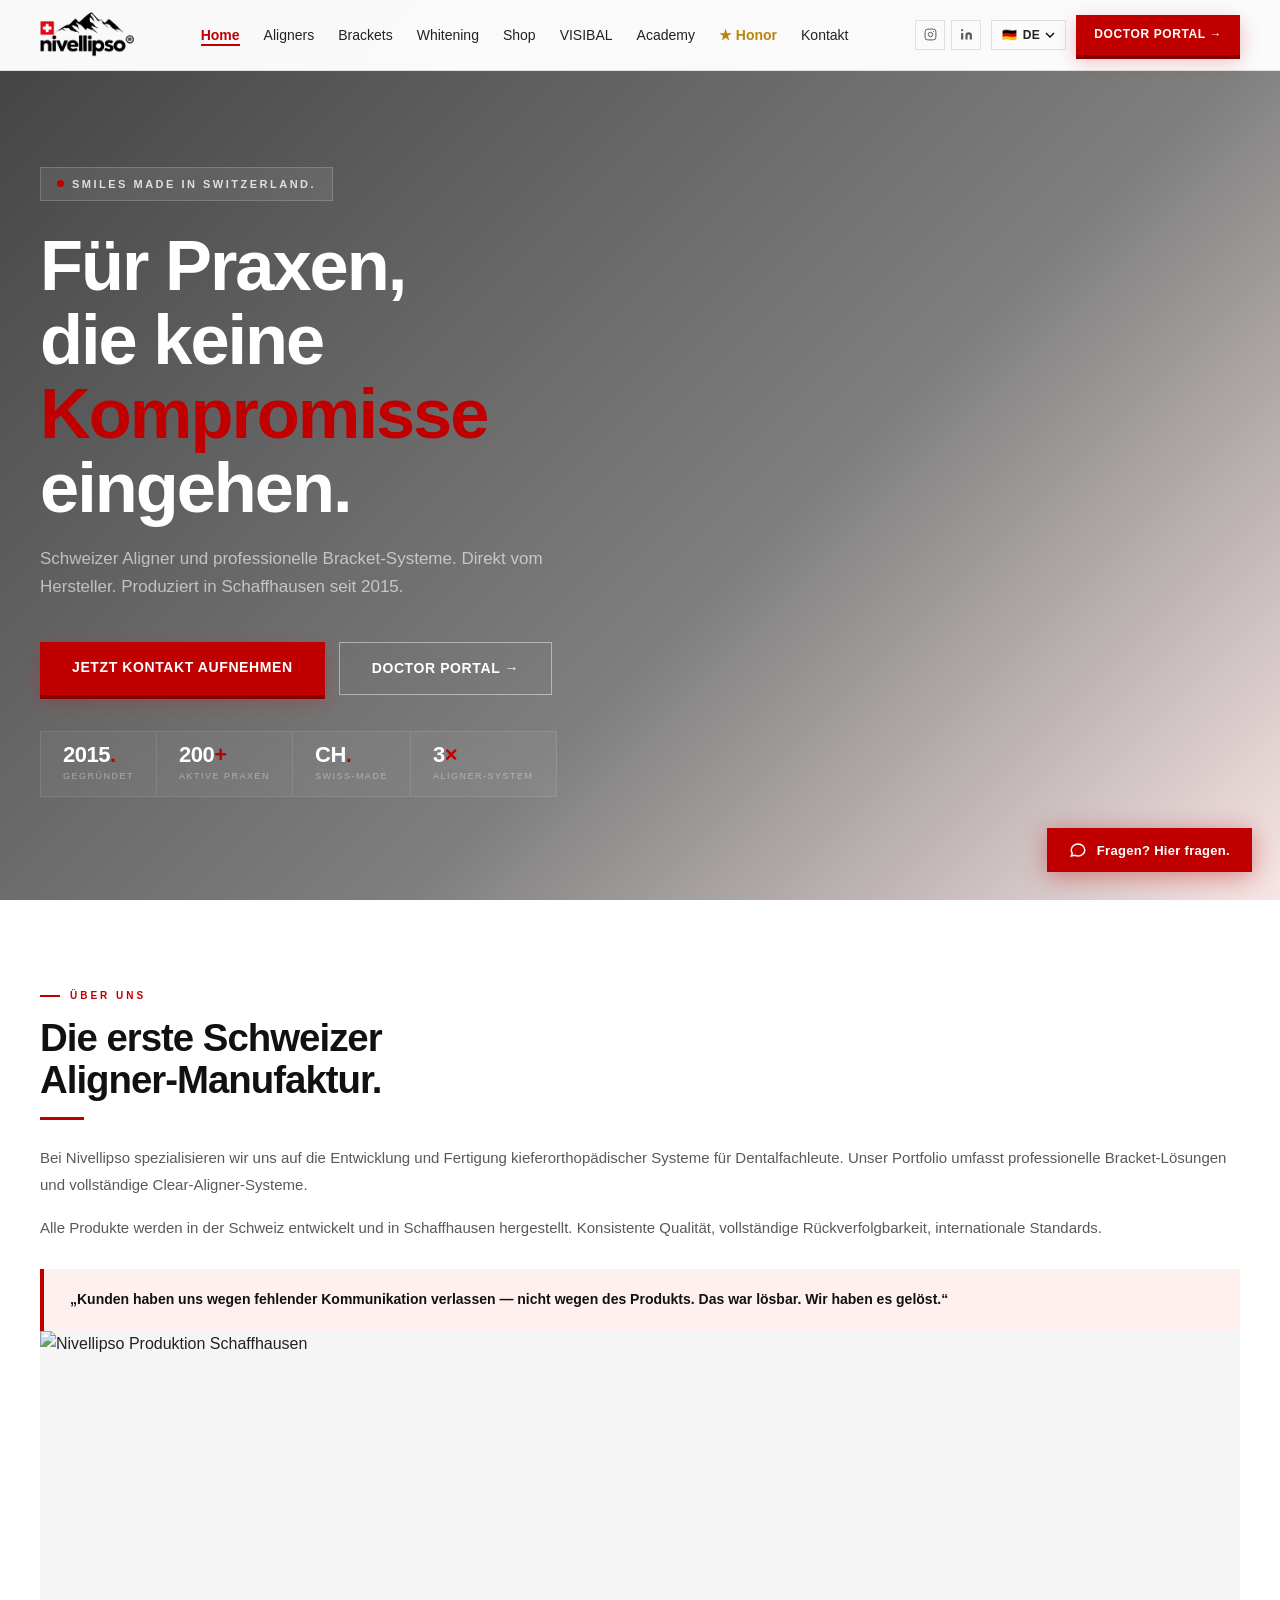
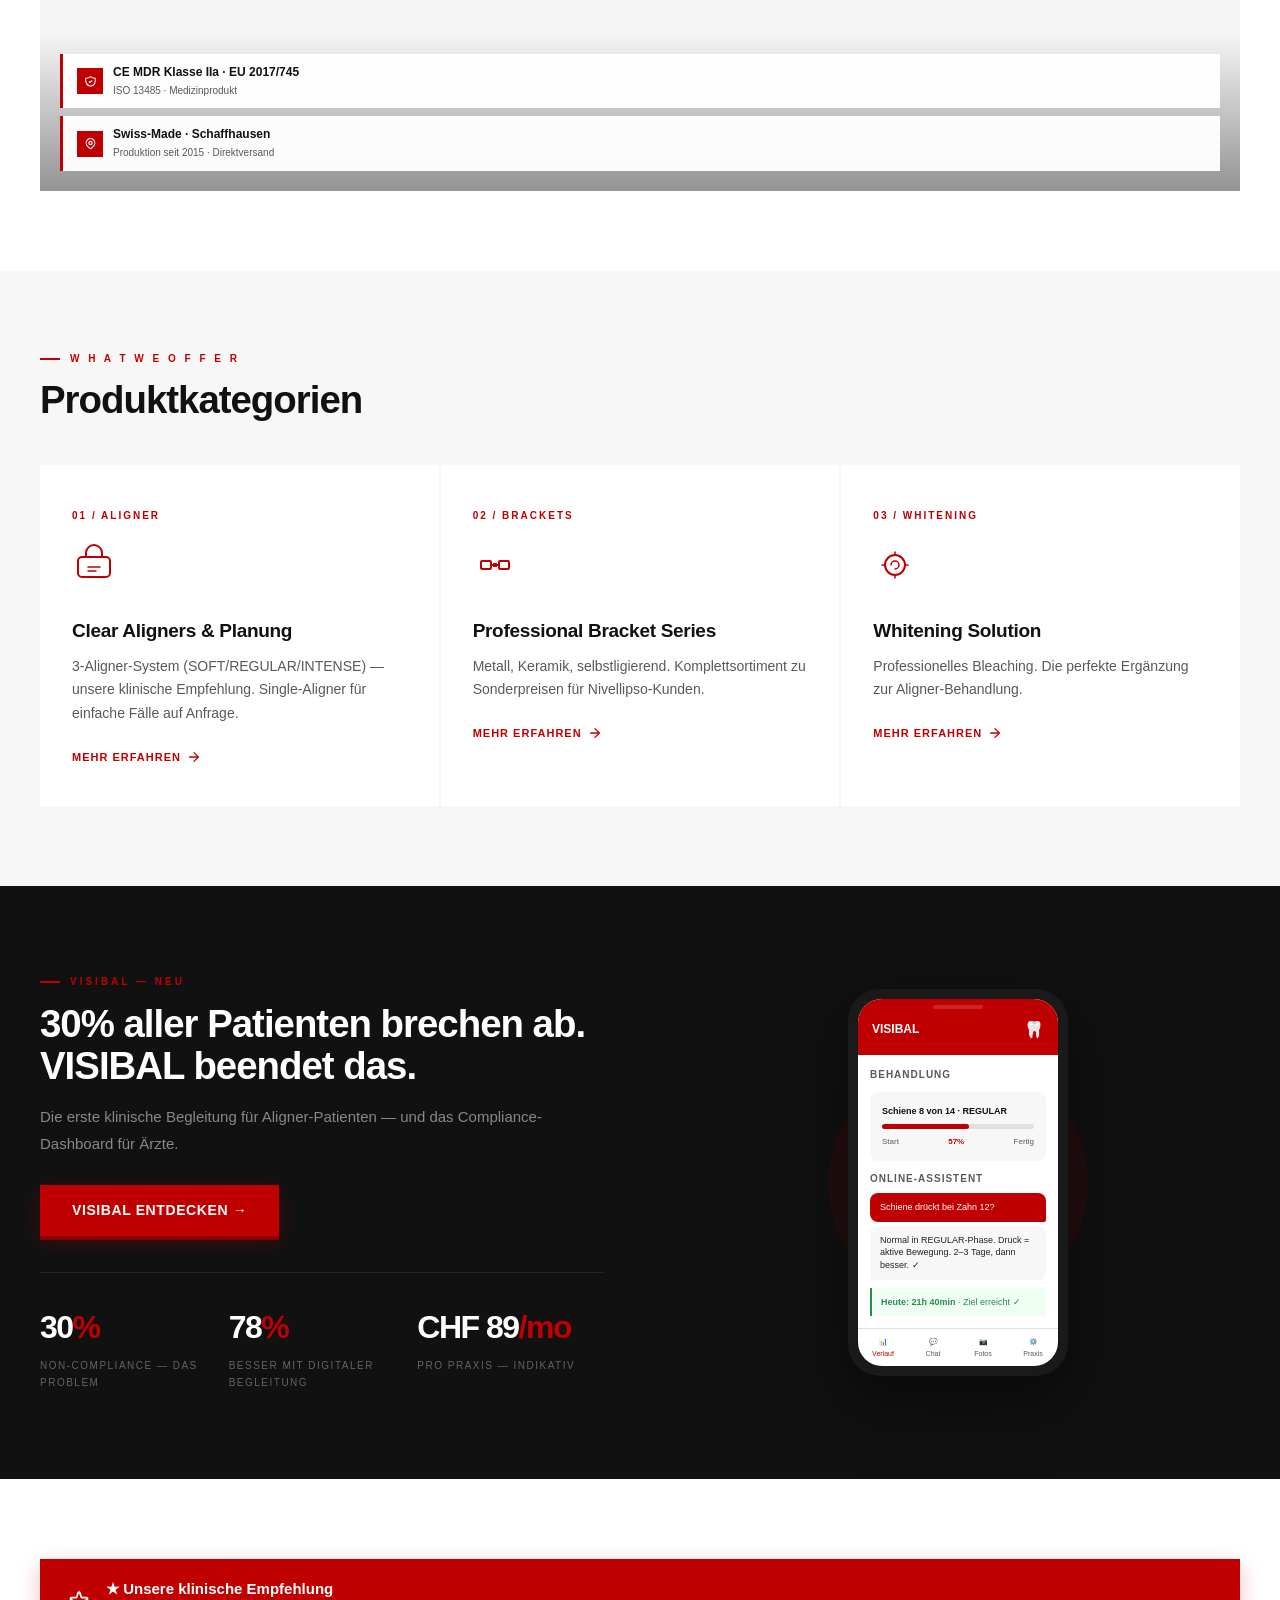
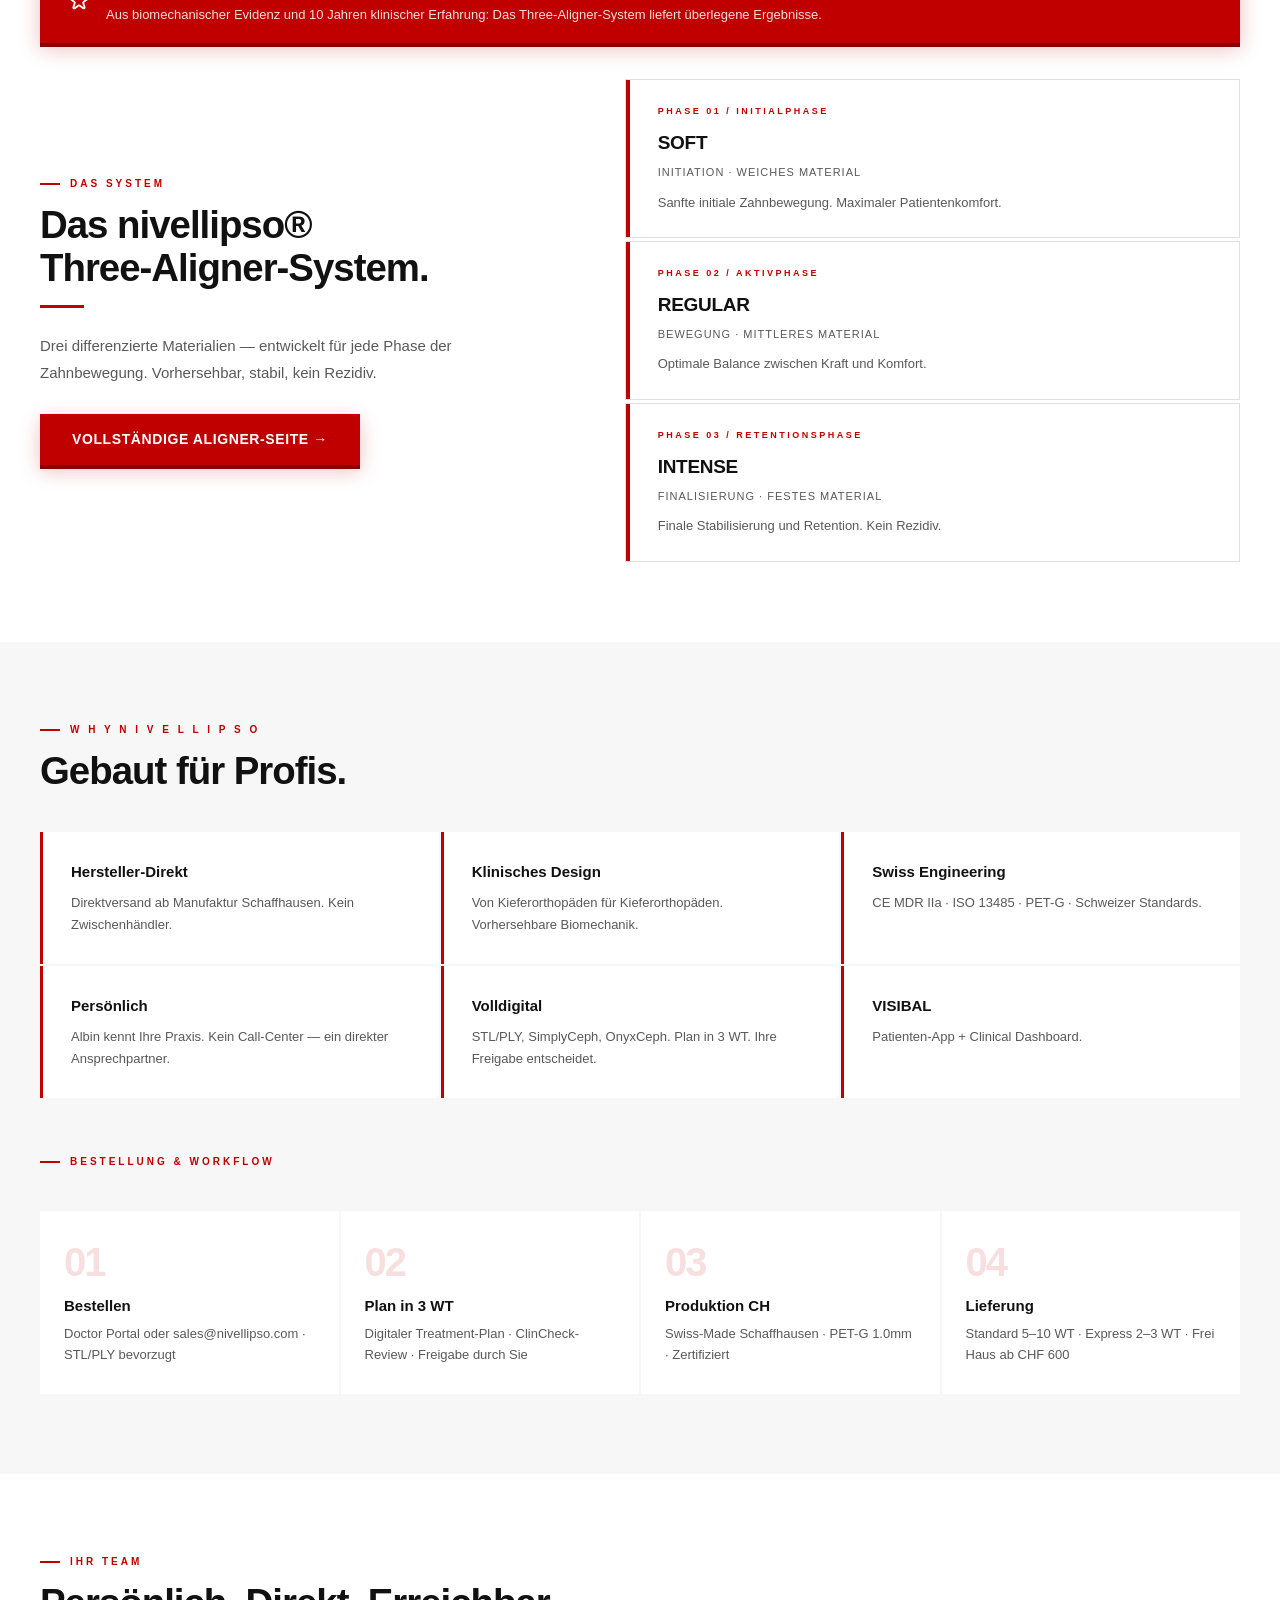
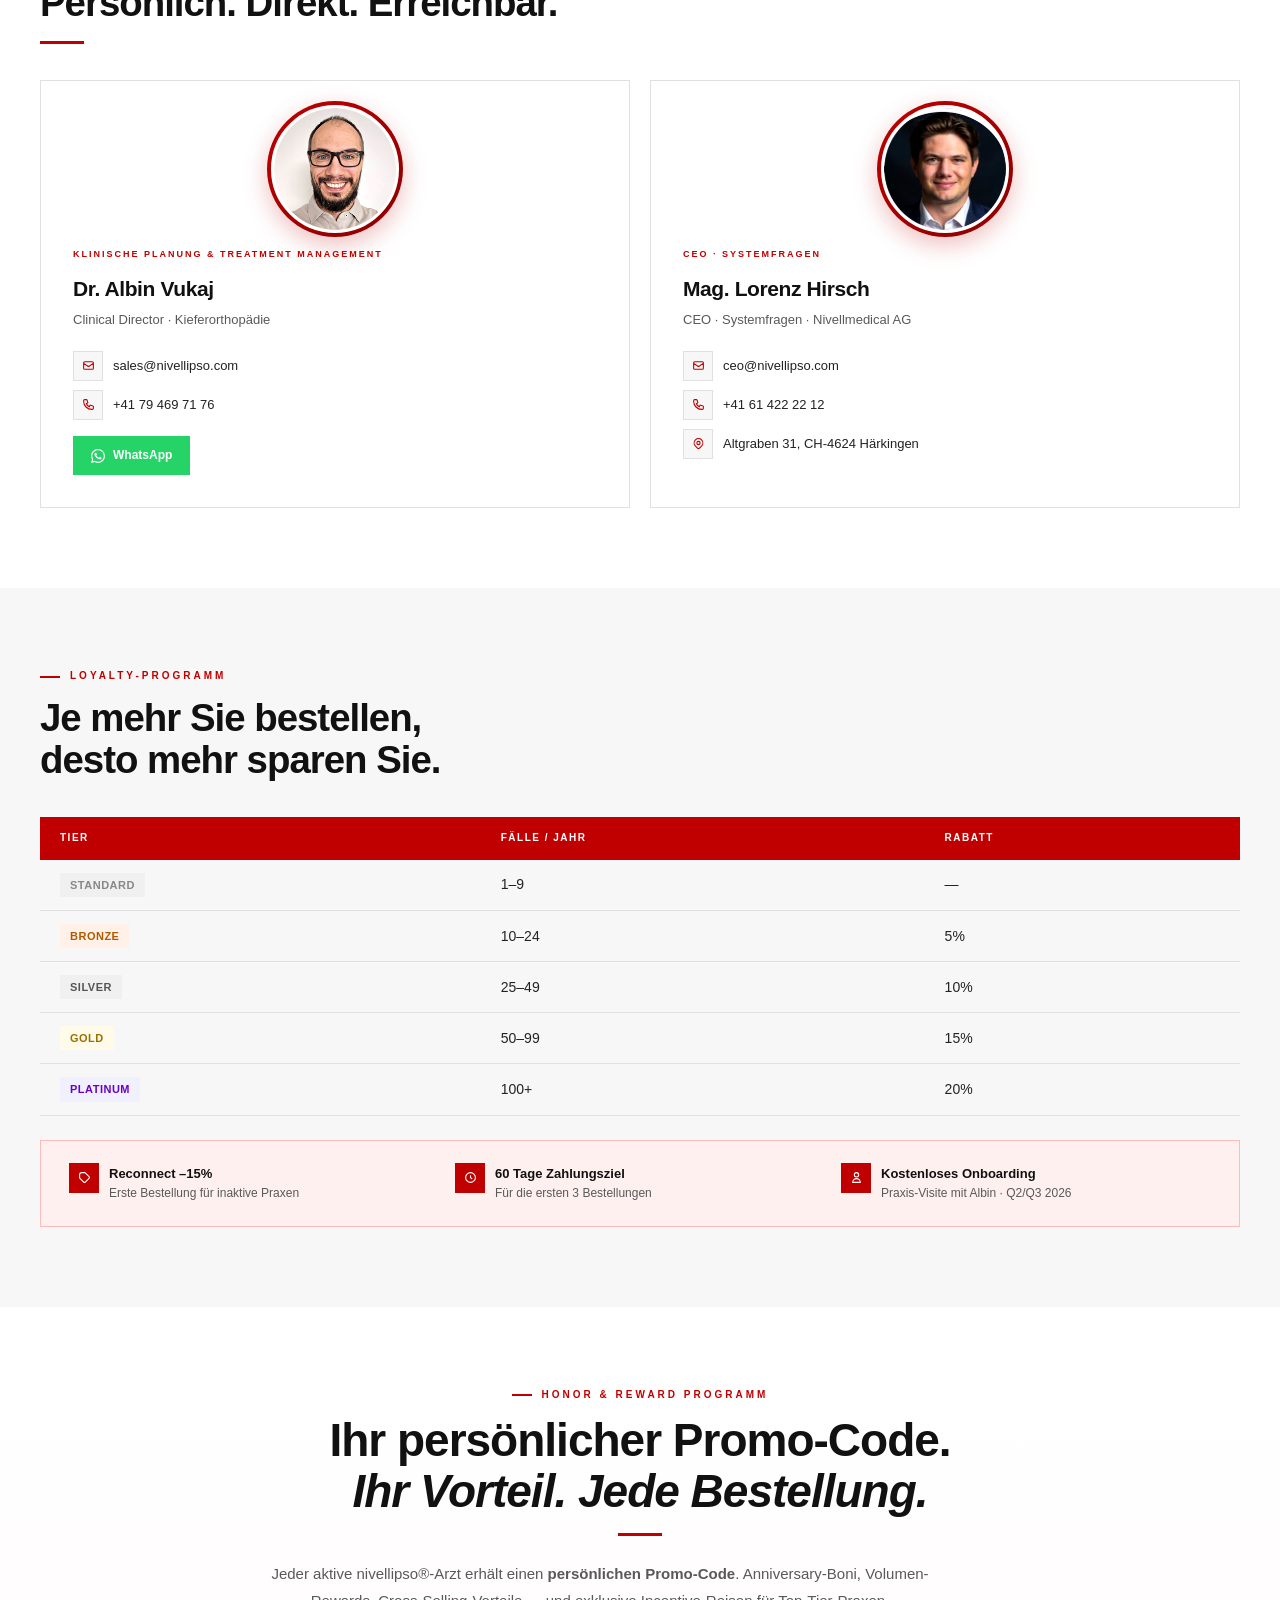
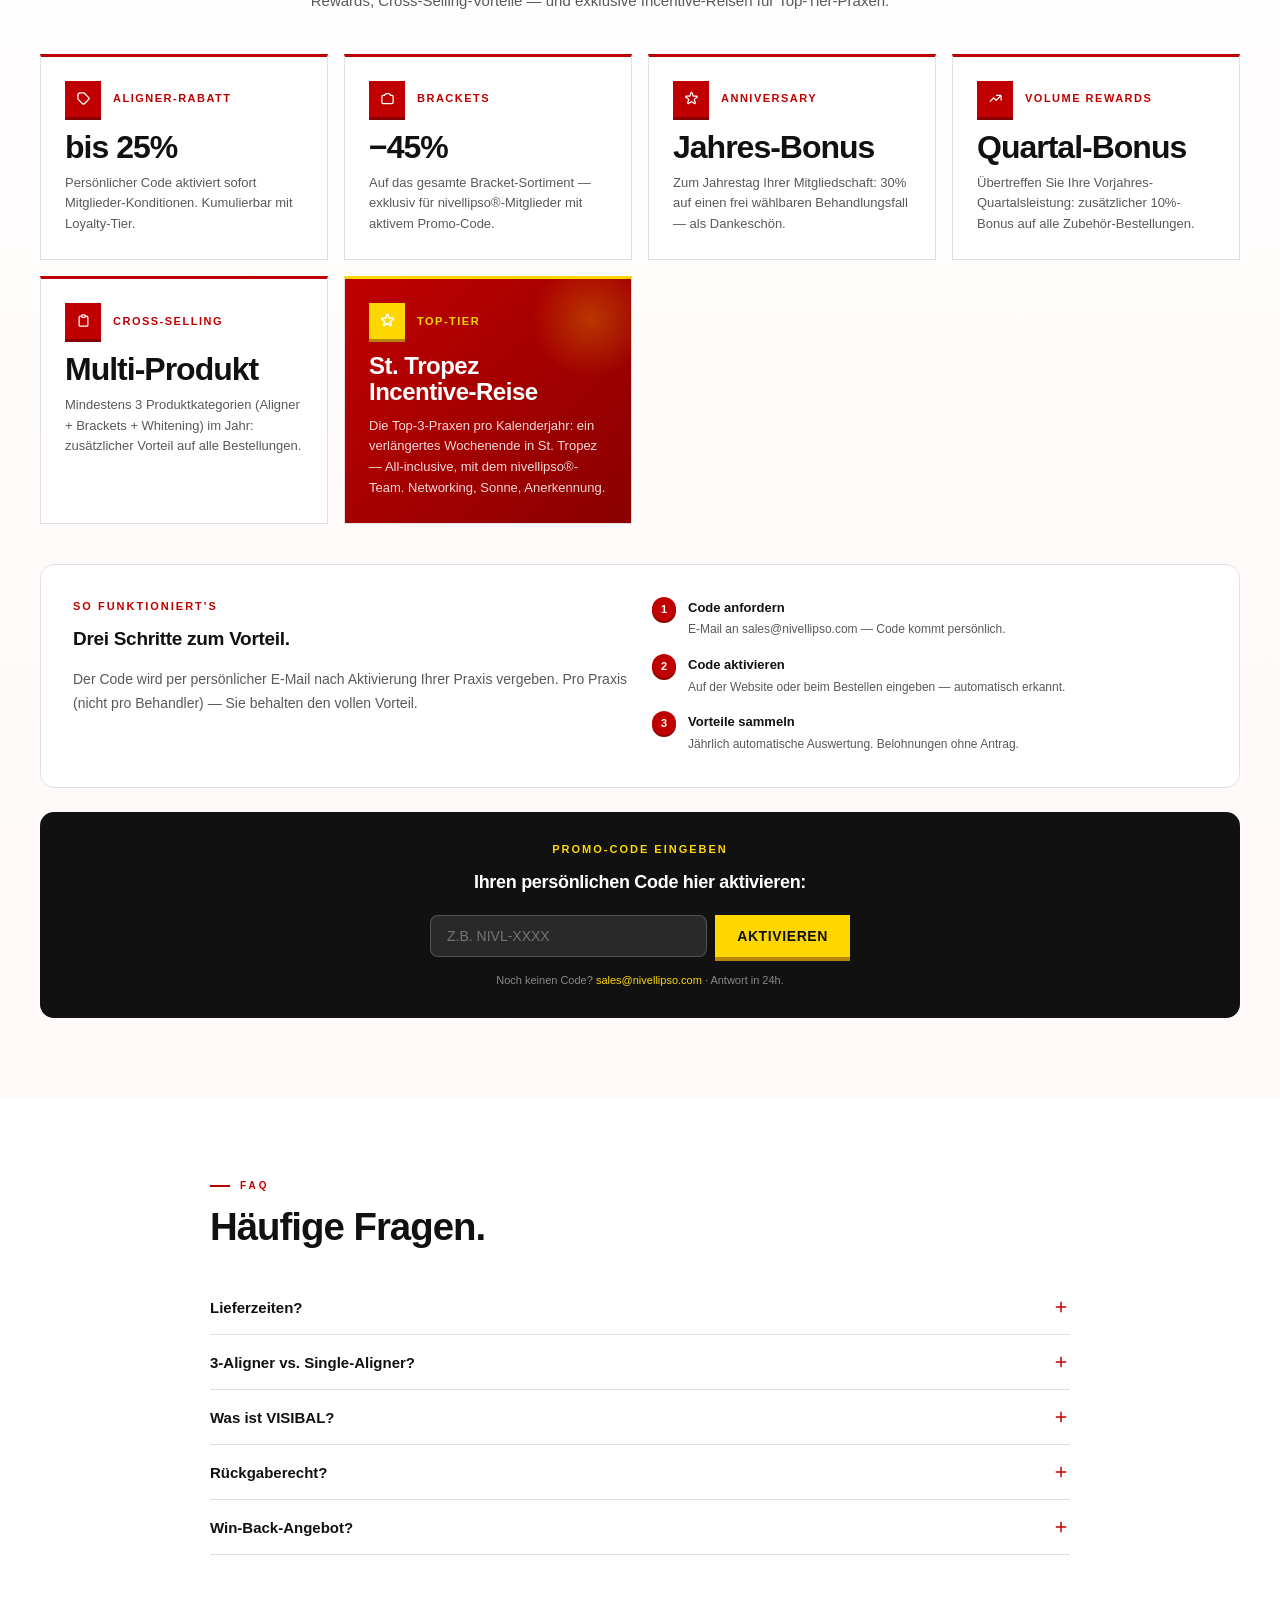
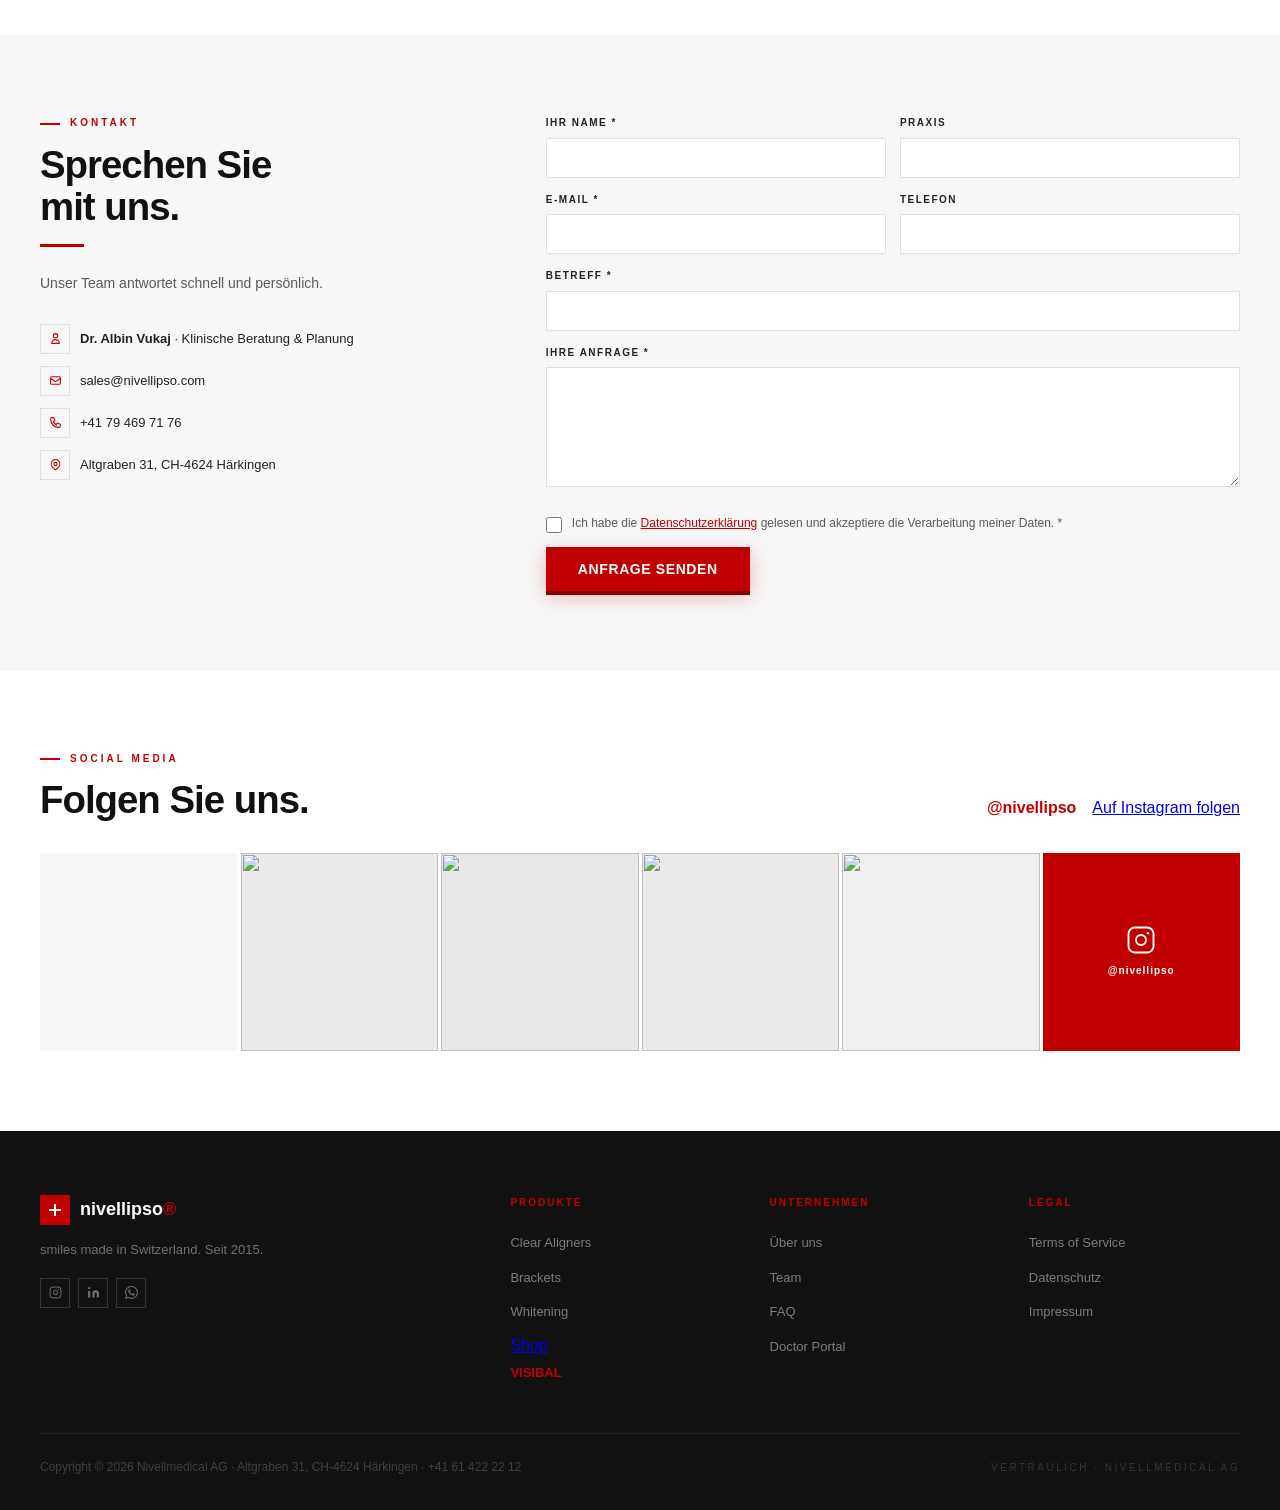
==== commit 1f487ffd: "Add Shop link + update Doctor Portal URL - Add `Shop` nav item (desktop, mobile, footer) linking to " ====
--- a/index.html
+++ b/index.html
@@ -174,6 +174,7 @@
     <li><a href="aligner.html" data-i18n="n_align">Aligners</a></li>
     <li><a href="brackets.html" data-i18n="n_brack">Brackets</a></li>
     <li><a href="whitening.html" data-i18n="n_white">Whitening</a></li>
+    <li><a href="https://shop.nivellipso.com/" target="_blank" rel="noopener" data-i18n="n_shop">Shop</a></li>
     <li><a href="visibal.html" data-i18n="n_vis">VISIBAL</a></li>
     <li><a href="academy.html" data-i18n="n_acad">Academy</a></li>
     <li><a href="#honor-reward" style="color:#b8860b;font-weight:700;">★ Honor</a></li>
@@ -201,7 +202,7 @@
         <div class="lang-opt" data-lang="es" onclick="setNivellLang('es',window.NIVELL_T)">🇪🇸 Español</div>
       </div>
     </button>
-    <a href="https://nivellonlign.com/" target="_blank" class="btn-3d" style="font-size:12px;padding:10px 18px;" data-i18n="n_portal">Doctor Portal →</a>
+    <a href="https://nivellipso-doctor.vercel.app/" target="_blank" class="btn-3d" style="font-size:12px;padding:10px 18px;" data-i18n="n_portal">Doctor Portal →</a>
   </div>
 </div>
 <div class="n-mobile-menu" id="mobileMenu">
@@ -210,12 +211,13 @@
     <li><a href="aligner.html" data-i18n="n_align">Aligners</a></li>
     <li><a href="brackets.html" data-i18n="n_brack">Brackets</a></li>
     <li><a href="whitening.html" data-i18n="n_white">Whitening</a></li>
+    <li><a href="https://shop.nivellipso.com/" target="_blank" rel="noopener" data-i18n="n_shop">Shop</a></li>
     <li><a href="visibal.html" data-i18n="n_vis">VISIBAL</a></li>
     <li><a href="academy.html" data-i18n="n_acad">Academy</a></li>
     <li><a href="#honor-reward" style="color:#b8860b;font-weight:700;">★ Honor</a></li>
     <li><a href="#contact-form" data-i18n="n_con">Kontakt</a></li>
   </ul>
-  <a href="https://nivellonlign.com/" target="_blank" class="n-mobile-cta" data-i18n="n_portal">Doctor Portal →</a>
+  <a href="https://nivellipso-doctor.vercel.app/" target="_blank" class="n-mobile-cta" data-i18n="n_portal">Doctor Portal →</a>
 </div>
 </nav>
 
@@ -231,7 +233,7 @@
     <p class="n-hero-sub" data-i18n="h_sub">Schweizer Aligner und professionelle Bracket-Systeme. Direkt vom Hersteller. Produziert in Schaffhausen seit 2015.</p>
     <div class="n-hero-btns">
       <a href="#contact-form" class="n-btn-primary" data-i18n="h_cta1">Jetzt Kontakt aufnehmen</a>
-      <a href="https://nivellonlign.com/" target="_blank" class="n-btn-ghost" data-i18n="h_cta2">Doctor Portal →</a>
+      <a href="https://nivellipso-doctor.vercel.app/" target="_blank" class="n-btn-ghost" data-i18n="h_cta2">Doctor Portal →</a>
     </div>
   </div>
   <div class="n-hero-stats">
@@ -705,8 +707,9 @@
         <a href="https://wa.me/41794697176" target="_blank" style="width:30px;height:30px;border:1px solid rgba(255,255,255,.15);display:flex;align-items:center;justify-content:center;color:rgba(255,255,255,.4);text-decoration:none;transition:all .2s;" onmouseover="this.style.borderColor='#25D366';this.style.color='#25D366'" onmouseout="this.style.borderColor='rgba(255,255,255,.15)';this.style.color='rgba(255,255,255,.4)'"><svg viewBox="0 0 24 24" fill="currentColor" width="13" height="13"><path d="M17.472 14.382c-.297-.149-1.758-.867-2.03-.967-.273-.099-.471-.148-.67.15-.197.297-.767.966-.94 1.164-.173.199-.347.223-.644.075-.297-.15-1.255-.463-2.39-1.475-.883-.788-1.48-1.761-1.653-2.059-.173-.297-.018-.458.13-.606.134-.133.298-.347.446-.52.149-.174.198-.298.298-.497.099-.198.05-.371-.025-.52-.075-.149-.669-1.612-.916-2.207-.242-.579-.487-.5-.669-.51-.173-.008-.371-.01-.57-.01-.198 0-.52.074-.792.372-.272.297-1.04 1.016-1.04 2.479 0 1.462 1.065 2.875 1.213 3.074.149.198 2.096 3.2 5.077 4.487.709.306 1.262.489 1.694.625.712.227 1.36.195 1.871.118.571-.085 1.758-.719 2.006-1.413.248-.694.248-1.289.173-1.413-.074-.124-.272-.198-.57-.347m-5.421 7.403h-.004a9.87 9.87 0 01-5.031-1.378l-.361-.214-3.741.982.998-3.648-.235-.374a9.86 9.86 0 01-1.51-5.26c.001-5.45 4.436-9.884 9.888-9.884 2.64 0 5.122 1.03 6.988 2.898a9.825 9.825 0 012.893 6.994c-.003 5.45-4.437 9.884-9.885 9.884m8.413-18.297A11.815 11.815 0 0012.05 0C5.495 0 .16 5.335.157 11.892c0 2.096.547 4.142 1.588 5.945L.057 24l6.305-1.654a11.882 11.882 0 005.683 1.448h.005c6.554 0 11.89-5.335 11.893-11.893a11.821 11.821 0 00-3.48-8.413z"/></svg></a>
       </div>
     </div>
-    <div><h4 style="font-size:10px;font-weight:700;letter-spacing:2px;text-transform:uppercase;color:var(--red);margin-bottom:18px;" data-i18n="ft_pr">Produkte</h4><ul style="list-style:none;"><li style="margin-bottom:8px;"><a href="aligner.html" style="font-size:13px;color:rgba(255,255,255,.45);text-decoration:none;" data-i18n="ft_al">Clear Aligners</a></li><li style="margin-bottom:8px;"><a href="brackets.html" style="font-size:13px;color:rgba(255,255,255,.45);text-decoration:none;" data-i18n="ft_br">Brackets</a></li><li style="margin-bottom:8px;"><a href="whitening.html" style="font-size:13px;color:rgba(255,255,255,.45);text-decoration:none;" data-i18n="ft_wh">Whitening</a></li><li><a href="visibal.html" style="font-size:13px;color:var(--red);text-decoration:none;font-weight:700;">VISIBAL</a></li></ul></div>
-    <div><h4 style="font-size:10px;font-weight:700;letter-spacing:2px;text-transform:uppercase;color:var(--red);margin-bottom:18px;" data-i18n="ft_co">Unternehmen</h4><ul style="list-style:none;"><li style="margin-bottom:8px;"><a href="#about" style="font-size:13px;color:rgba(255,255,255,.45);text-decoration:none;" data-i18n="ft_ab">Über uns</a></li><li style="margin-bottom:8px;"><a href="#contacts" style="font-size:13px;color:rgba(255,255,255,.45);text-decoration:none;" data-i18n="ft_te">Team</a></li><li style="margin-bottom:8px;"><a href="#faq" style="font-size:13px;color:rgba(255,255,255,.45);text-decoration:none;" data-i18n="ft_fq">FAQ</a></li><li><a href="https://nivellonlign.com/" target="_blank" style="font-size:13px;color:rgba(255,255,255,.45);text-decoration:none;" data-i18n="ft_po">Doctor Portal</a></li></ul></div>
+    <div><h4 style="font-size:10px;font-weight:700;letter-spacing:2px;text-transform:uppercase;color:var(--red);margin-bottom:18px;" data-i18n="ft_pr">Produkte</h4><ul style="list-style:none;"><li style="margin-bottom:8px;"><a href="aligner.html" style="font-size:13px;color:rgba(255,255,255,.45);text-decoration:none;" data-i18n="ft_al">Clear Aligners</a></li><li style="margin-bottom:8px;"><a href="brackets.html" style="font-size:13px;color:rgba(255,255,255,.45);text-decoration:none;" data-i18n="ft_br">Brackets</a></li><li style="margin-bottom:8px;"><a href="whitening.html" style="font-size:13px;color:rgba(255,255,255,.45);text-decoration:none;" data-i18n="ft_wh">Whitening</a></li><li><a href="https://shop.nivellipso.com/" target="_blank" rel="noopener" data-i18n="n_shop">Shop</a></li>
+    <li><a href="visibal.html" style="font-size:13px;color:var(--red);text-decoration:none;font-weight:700;">VISIBAL</a></li></ul></div>
+    <div><h4 style="font-size:10px;font-weight:700;letter-spacing:2px;text-transform:uppercase;color:var(--red);margin-bottom:18px;" data-i18n="ft_co">Unternehmen</h4><ul style="list-style:none;"><li style="margin-bottom:8px;"><a href="#about" style="font-size:13px;color:rgba(255,255,255,.45);text-decoration:none;" data-i18n="ft_ab">Über uns</a></li><li style="margin-bottom:8px;"><a href="#contacts" style="font-size:13px;color:rgba(255,255,255,.45);text-decoration:none;" data-i18n="ft_te">Team</a></li><li style="margin-bottom:8px;"><a href="#faq" style="font-size:13px;color:rgba(255,255,255,.45);text-decoration:none;" data-i18n="ft_fq">FAQ</a></li><li><a href="https://nivellipso-doctor.vercel.app/" target="_blank" style="font-size:13px;color:rgba(255,255,255,.45);text-decoration:none;" data-i18n="ft_po">Doctor Portal</a></li></ul></div>
     <div><h4 style="font-size:10px;font-weight:700;letter-spacing:2px;text-transform:uppercase;color:var(--red);margin-bottom:18px;" data-i18n="ft_le">Legal</h4><ul style="list-style:none;"><li style="margin-bottom:8px;"><a href="#" style="font-size:13px;color:rgba(255,255,255,.45);text-decoration:none;" data-i18n="ft_to">Terms of Service</a></li><li style="margin-bottom:8px;"><a href="#" style="font-size:13px;color:rgba(255,255,255,.45);text-decoration:none;" data-i18n="ft_pp">Datenschutz</a></li><li><a href="#" style="font-size:13px;color:rgba(255,255,255,.45);text-decoration:none;" data-i18n="ft_im">Impressum</a></li></ul></div>
   </div>
   <div style="border-top:1px solid rgba(255,255,255,.08);padding-top:24px;display:flex;justify-content:space-between;align-items:center;">
@@ -741,10 +744,10 @@
 <script>
 // ── TRANSLATIONS ──
 const T = {
-  de:{n_home:"Home",n_align:"Aligners",n_brack:"Brackets",n_white:"Whitening",n_vis:"VISIBAL",n_con:"Kontakt",n_portal:"Doctor Portal →",h_badge:"smiles made in Switzerland.",h_h1:"Für Praxen,<br>die keine<br><em>Kompromisse</em><br>eingehen.",h_sub:"Schweizer Aligner und professionelle Bracket-Systeme. Direkt vom Hersteller. Produziert in Schaffhausen seit 2015.",h_cta1:"Jetzt Kontakt aufnehmen",h_cta2:"Doctor Portal →",s1:"Gegründet",s2:"Aktive Praxen",s3:"Swiss-Made",s4:"Aligner-System",ab_l:"Über uns",ab_h:"Die erste Schweizer<br>Aligner-Manufaktur.",ab_p1:"Bei Nivellipso spezialisieren wir uns auf die Entwicklung und Fertigung kieferorthopädischer Systeme für Dentalfachleute. Unser Portfolio umfasst professionelle Bracket-Lösungen und vollständige Clear-Aligner-Systeme.",ab_p2:"Alle Produkte werden in der Schweiz entwickelt und in Schaffhausen hergestellt. Konsistente Qualität, vollständige Rückverfolgbarkeit, internationale Standards.",ab_q:"„Kunden haben uns wegen fehlender Kommunikation verlassen — nicht wegen des Produkts. Das war lösbar. Wir haben es gelöst.“",pr_l:"W H A T   W E   O F F E R",pr_h:"Produktkategorien",pr1_n:"Clear Aligners & Planung",pr1_d:"3-Aligner-System (SOFT/REGULAR/INTENSE) — unsere klinische Empfehlung. Single-Aligner für einfache Fälle auf Anfrage.",pr2_n:"Professional Bracket Series",pr2_d:"Metall, Keramik, selbstligierend. Komplettsortiment zu Sonderpreisen für Nivellipso-Kunden.",pr3_n:"Whitening Solution",pr3_d:"Professionelles Bleaching. Die perfekte Ergänzung zur Aligner-Behandlung.",lm:"Mehr erfahren",vis_l:"VISIBAL — Neu",vis_h:"30% aller Patienten brechen ab.<br>VISIBAL beendet das.",vis_p:"Die erste klinische Begleitung für Aligner-Patienten — und das Compliance-Dashboard für Ärzte.",vis_cta:"VISIBAL entdecken →",vis_s1:"Non-Compliance — das Problem",vis_s2:"Besser mit digitaler Begleitung",vis_s3:"Pro Praxis — indikativ",sys_rec:"★ Unsere klinische Empfehlung",sys_rec_sub:"Aus biomechanischer Evidenz und 10 Jahren klinischer Erfahrung: Das Three-Aligner-System liefert überlegene Ergebnisse.",sys_l:"Das System",sys_h:"Das nivellipso®<br>Three-Aligner-System.",sys_p:"Drei differenzierte Materialien — entwickelt für jede Phase der Zahnbewegung. Vorhersehbar, stabil, kein Rezidiv.",sys_cta:"Vollständige Aligner-Seite →",p1_tag:"Phase 01 / Initialphase",p1_n:"SOFT",p1_m:"Initiation · Weiches Material",p1_d:"Sanfte initiale Zahnbewegung. Maximaler Patientenkomfort.",p2_tag:"Phase 02 / Aktivphase",p2_n:"REGULAR",p2_m:"Bewegung · Mittleres Material",p2_d:"Optimale Balance zwischen Kraft und Komfort.",p3_tag:"Phase 03 / Retentionsphase",p3_n:"INTENSE",p3_m:"Finalisierung · Festes Material",p3_d:"Finale Stabilisierung und Retention. Kein Rezidiv.",wh_l:"W H Y   N I V E L L I P S O",wh_h:"Gebaut für Profis.",w1t:"Hersteller-Direkt",w1d:"Direktversand ab Manufaktur Schaffhausen. Kein Zwischenhändler.",w2t:"Klinisches Design",w2d:"Von Kieferorthopäden für Kieferorthopäden. Vorhersehbare Biomechanik.",w3t:"Swiss Engineering",w3d:"CE MDR IIa · ISO 13485 · PET-G · Schweizer Standards.",w4t:"Persönlich",w4d:"Albin kennt Ihre Praxis. Kein Call-Center — ein direkter Ansprechpartner.",w5t:"Volldigital",w5d:"STL/PLY, SimplyCeph, OnyxCeph. Plan in 3 WT. Ihre Freigabe entscheidet.",w6t:"VISIBAL",w6d:"Patienten-App + Clinical Dashboard.",wf_l:"Bestellung & Workflow",wf1t:"Bestellen",wf1d:"Doctor Portal oder sales@nivellipso.com · STL/PLY bevorzugt",wf2t:"Plan in 3 WT",wf2d:"Digitaler Treatment-Plan · ClinCheck-Review · Freigabe durch Sie",wf3t:"Produktion CH",wf3d:"Swiss-Made Schaffhausen · PET-G 1.0mm · Zertifiziert",wf4t:"Lieferung",wf4d:"Standard 5–10 WT · Express 2–3 WT · Frei Haus ab CHF 600",ct_l:"Ihr Team",ct_h:"Persönlich. Direkt. Erreichbar.",c1_role:"Klinische Planung & Treatment Management",c1_title:"Clinical Director · Kieferorthopädie",c2_role:"CEO · Systemfragen",c2_title:"CEO · Systemfragen · Nivellmedical AG",wa_btn:"WhatsApp",lo_l:"Loyalty-Programm",lo_h:"Je mehr Sie bestellen,<br>desto mehr sparen Sie.",lo_t1:"Tier",lo_t2:"Fälle / Jahr",lo_t3:"Rabatt",wb1t:"Reconnect –15%",wb1d:"Erste Bestellung für inaktive Praxen",wb2t:"60 Tage Zahlungsziel",wb2d:"Für die ersten 3 Bestellungen",wb3t:"Kostenloses Onboarding",wb3d:"Praxis-Visite mit Albin · Q2/Q3 2026",fq_l:"FAQ",fq_h:"Häufige Fragen.",fq1q:"Lieferzeiten?",fq1a:"Behandlungspläne in 3 Werktagen. Standard 5–10 WT, Express 2–3 WT innerhalb CH/FL.",fq2q:"3-Aligner vs. Single-Aligner?",fq2a:"3-Aligner: Empfehlung für alle Standardfälle. Single-Aligner: für einfache Korrekturen auf Anfrage.",fq3q:"Was ist VISIBAL?",fq3a:"VISIBAL ist unsere Patient-App + Clinical Dashboard. Compliance-Kontrolle für Ärzte, Begleitung für Patienten.",fq4q:"Rückgaberecht?",fq4a:"Vollständiges Rückgaberecht. 24 Monate Garantie. Neuproduktion kostenlos bei Nichterfüllung.",fq5q:"Win-Back-Angebot?",fq5a:"Inaktive Praxen: –15% erste Bestellung, 60 Tage Zahlungsziel, kostenloses Onboarding. Q2/Q3 2026.",cf_l:"Kontakt",cf_h:"Sprechen Sie<br>mit uns.",cf_p:"Unser Team antwortet schnell und persönlich.",fm_n:"Ihr Name *",fm_c:"Praxis",fm_e:"E-Mail *",fm_p:"Telefon",fm_s:"Betreff *",fm_m:"Ihre Anfrage *",fm_b:"Anfrage senden",ig_l:"Social Media",ig_h:"Folgen Sie uns.",ig_btn:"Auf Instagram folgen",ft_tag:"smiles made in Switzerland. Seit 2015.",ft_pr:"Produkte",ft_al:"Clear Aligners",ft_br:"Brackets",ft_wh:"Whitening",ft_co:"Unternehmen",ft_ab:"Über uns",ft_te:"Team",ft_fq:"FAQ",ft_po:"Doctor Portal",ft_le:"Legal",ft_to:"Terms of Service",ft_pp:"Datenschutz",ft_im:"Impressum",cb_name:"nivellipso® Beratung",cb_status:"Klinische Beratung · Immer verfügbar",cb_btn:"Fragen? Hier fragen.",cb_welcome:"Guten Tag! Ich beantworte Ihre Fragen zum Three-Aligner-System, VISIBAL, Preisen und Lieferzeiten.",cb_ph:"Ihre Frage...",cs1:"3-Aligner-System?",cs2:"Preise & Lieferzeit",cs3:"Was ist VISIBAL?"},
-  en:{n_home:"Home",n_align:"Aligners",n_brack:"Brackets",n_white:"Whitening",n_vis:"VISIBAL",n_con:"Contact",n_portal:"Doctor Portal →",h_badge:"smiles made in Switzerland.",h_h1:"For practices that<br>refuse to<br><em>compromise</em>.",h_sub:"Swiss-engineered aligners and professional bracket systems. Direct from the manufacturer. Made in Schaffhausen since 2015.",h_cta1:"Contact Us Now",h_cta2:"Doctor Portal →",s1:"Founded",s2:"Active Practices",s3:"Swiss-Made",s4:"Aligner System",ab_l:"About Us",ab_h:"Switzerland's first<br>aligner manufacturer.",ab_p1:"At Nivellipso, we specialize in developing orthodontic systems for dental professionals. Our portfolio includes professional bracket solutions and complete clear aligner systems.",ab_p2:"All products are designed in Switzerland and manufactured in Schaffhausen — consistent quality, full traceability, international standards.",ab_q:"\"Our customers left because of missing communication — not because of the product. That was fixable. We fixed it.\"",pr_l:"W H A T   W E   O F F E R",pr_h:"Product Categories",pr1_n:"Clear Aligners & Planning",pr1_d:"3-Aligner System (recommended). Single-Aligner for simple cases on request.",pr2_n:"Professional Bracket Series",pr2_d:"Metal, ceramic, self-ligating. Complete range at special prices for Nivellipso customers.",pr3_n:"Whitening Solution",pr3_d:"Professional whitening. The perfect complement to aligner treatment.",lm:"Learn More",vis_l:"VISIBAL — New",vis_h:"30% of patients quit.<br>VISIBAL ends that.",vis_p:"The first clinical companion for aligner patients — and the compliance dashboard for doctors.",vis_cta:"Discover VISIBAL →",vis_s1:"Non-Compliance — the problem",vis_s2:"Better with digital care",vis_s3:"Per practice — indicative",sys_rec:"★ Our Clinical Recommendation",sys_rec_sub:"From biomechanical evidence and 10 years of clinical experience: The Three-Aligner System delivers superior results.",sys_l:"The System",sys_h:"The nivellipso®<br>Three-Aligner System.",sys_p:"Three differentiated materials — developed for each phase of tooth movement. Predictable, stable, no relapse.",sys_cta:"Full Aligner Page →",p1_tag:"Phase 01 / Initial Phase",p1_n:"SOFT",p1_m:"Initiation · Soft Material",p1_d:"Gentle initial tooth movement. Maximum patient comfort.",p2_tag:"Phase 02 / Active Phase",p2_n:"REGULAR",p2_m:"Movement · Medium Material",p2_d:"Optimal balance between force and comfort.",p3_tag:"Phase 03 / Retention Phase",p3_n:"INTENSE",p3_m:"Finalisation · Firm Material",p3_d:"Final settling and retention. No relapse.",wh_l:"W H Y   N I V E L L I P S O",wh_h:"Built for professionals.",w1t:"Manufacturer-Direct",w1d:"Direct from Schaffhausen. No middlemen.",w2t:"Clinical Design",w2d:"By orthodontists, for orthodontists. Predictable biomechanics.",w3t:"Swiss Engineering",w3d:"CE MDR IIa · ISO 13485 · PET-G · Swiss standards.",w4t:"Personal",w4d:"Albin knows your practice. No call center — one direct contact.",w5t:"Fully Digital",w5d:"STL/PLY, SimplyCeph, OnyxCeph. Plan in 3 days.",w6t:"VISIBAL",w6d:"Patient App + Clinical Dashboard.",wf_l:"Order & Workflow",wf1t:"Order",wf1d:"Doctor Portal or sales@nivellipso.com · STL/PLY preferred",wf2t:"Plan in 3 days",wf2d:"Digital treatment plan · ClinCheck review · Your approval",wf3t:"Production CH",wf3d:"Swiss-Made Schaffhausen · PET-G 1.0mm · Certified",wf4t:"Delivery",wf4d:"Standard 5–10 days · Express 2–3 days · Free from CHF 600",ct_l:"Your Team",ct_h:"Personal. Direct. Reachable.",c1_role:"Clinical Planning & Treatment Management",c1_title:"Clinical Director · Orthodontics",c2_role:"Management",c2_title:"CEO · Systemfragen · Nivellmedical AG",wa_btn:"WhatsApp",lo_l:"Loyalty Program",lo_h:"The more you order,<br>the more you save.",lo_t1:"Tier",lo_t2:"Cases / Year",lo_t3:"Discount",wb1t:"Reconnect –15%",wb1d:"First order for inactive practices",wb2t:"60-Day Payment Terms",wb2d:"For first 3 orders after reactivation",wb3t:"Free Onboarding",wb3d:"Practice visit with Albin · Q2/Q3 2026",fq_l:"FAQ",fq_h:"Common questions.",fq1q:"Delivery times?",fq1a:"Treatment plans in 3 business days. Standard 5–10 days, express 2–3 days CH/FL.",fq2q:"3-Aligner vs. Single-Aligner?",fq2a:"3-Aligner: recommended for all standard cases. Single-Aligner: for simple corrections on request.",fq3q:"What is VISIBAL?",fq3a:"VISIBAL is our patient app + clinical dashboard. Compliance control for doctors, care for patients.",fq4q:"Return policy?",fq4a:"Full return policy. 24-month warranty. Free reproduction if specs not met.",fq5q:"Win-back offer?",fq5a:"Inactive practices: –15% first order, 60-day payment, free onboarding. Q2/Q3 2026.",cf_l:"Contact",cf_h:"Let's talk.",cf_p:"Our team responds quickly and personally.",fm_n:"Your Name *",fm_c:"Practice",fm_e:"Email *",fm_p:"Phone",fm_s:"Subject *",fm_m:"Your Inquiry *",fm_b:"Send Inquiry",ig_l:"Social Media",ig_h:"Follow us.",ig_btn:"Follow on Instagram",ft_tag:"smiles made in Switzerland. Since 2015.",ft_pr:"Products",ft_al:"Clear Aligners",ft_br:"Brackets",ft_wh:"Whitening",ft_co:"Company",ft_ab:"About Us",ft_te:"Team",ft_fq:"FAQ",ft_po:"Doctor Portal",ft_le:"Legal",ft_to:"Terms of Service",ft_pp:"Privacy Policy",ft_im:"Imprint",cb_name:"nivellipso® Consulting",cb_status:"Clinical expertise · Always available",cb_btn:"Got questions?",cb_welcome:"Hello! I answer your questions about the Three-Aligner System, VISIBAL, pricing and delivery.",cb_ph:"Your question...",cs1:"3-Aligner System?",cs2:"Pricing & delivery",cs3:"What is VISIBAL?"},
+  de:{n_home:"Home",n_shop:"Shop",n_align:"Aligners",n_brack:"Brackets",n_white:"Whitening",n_vis:"VISIBAL",n_con:"Kontakt",n_portal:"Doctor Portal →",h_badge:"smiles made in Switzerland.",h_h1:"Für Praxen,<br>die keine<br><em>Kompromisse</em><br>eingehen.",h_sub:"Schweizer Aligner und professionelle Bracket-Systeme. Direkt vom Hersteller. Produziert in Schaffhausen seit 2015.",h_cta1:"Jetzt Kontakt aufnehmen",h_cta2:"Doctor Portal →",s1:"Gegründet",s2:"Aktive Praxen",s3:"Swiss-Made",s4:"Aligner-System",ab_l:"Über uns",ab_h:"Die erste Schweizer<br>Aligner-Manufaktur.",ab_p1:"Bei Nivellipso spezialisieren wir uns auf die Entwicklung und Fertigung kieferorthopädischer Systeme für Dentalfachleute. Unser Portfolio umfasst professionelle Bracket-Lösungen und vollständige Clear-Aligner-Systeme.",ab_p2:"Alle Produkte werden in der Schweiz entwickelt und in Schaffhausen hergestellt. Konsistente Qualität, vollständige Rückverfolgbarkeit, internationale Standards.",ab_q:"„Kunden haben uns wegen fehlender Kommunikation verlassen — nicht wegen des Produkts. Das war lösbar. Wir haben es gelöst.“",pr_l:"W H A T   W E   O F F E R",pr_h:"Produktkategorien",pr1_n:"Clear Aligners & Planung",pr1_d:"3-Aligner-System (SOFT/REGULAR/INTENSE) — unsere klinische Empfehlung. Single-Aligner für einfache Fälle auf Anfrage.",pr2_n:"Professional Bracket Series",pr2_d:"Metall, Keramik, selbstligierend. Komplettsortiment zu Sonderpreisen für Nivellipso-Kunden.",pr3_n:"Whitening Solution",pr3_d:"Professionelles Bleaching. Die perfekte Ergänzung zur Aligner-Behandlung.",lm:"Mehr erfahren",vis_l:"VISIBAL — Neu",vis_h:"30% aller Patienten brechen ab.<br>VISIBAL beendet das.",vis_p:"Die erste klinische Begleitung für Aligner-Patienten — und das Compliance-Dashboard für Ärzte.",vis_cta:"VISIBAL entdecken →",vis_s1:"Non-Compliance — das Problem",vis_s2:"Besser mit digitaler Begleitung",vis_s3:"Pro Praxis — indikativ",sys_rec:"★ Unsere klinische Empfehlung",sys_rec_sub:"Aus biomechanischer Evidenz und 10 Jahren klinischer Erfahrung: Das Three-Aligner-System liefert überlegene Ergebnisse.",sys_l:"Das System",sys_h:"Das nivellipso®<br>Three-Aligner-System.",sys_p:"Drei differenzierte Materialien — entwickelt für jede Phase der Zahnbewegung. Vorhersehbar, stabil, kein Rezidiv.",sys_cta:"Vollständige Aligner-Seite →",p1_tag:"Phase 01 / Initialphase",p1_n:"SOFT",p1_m:"Initiation · Weiches Material",p1_d:"Sanfte initiale Zahnbewegung. Maximaler Patientenkomfort.",p2_tag:"Phase 02 / Aktivphase",p2_n:"REGULAR",p2_m:"Bewegung · Mittleres Material",p2_d:"Optimale Balance zwischen Kraft und Komfort.",p3_tag:"Phase 03 / Retentionsphase",p3_n:"INTENSE",p3_m:"Finalisierung · Festes Material",p3_d:"Finale Stabilisierung und Retention. Kein Rezidiv.",wh_l:"W H Y   N I V E L L I P S O",wh_h:"Gebaut für Profis.",w1t:"Hersteller-Direkt",w1d:"Direktversand ab Manufaktur Schaffhausen. Kein Zwischenhändler.",w2t:"Klinisches Design",w2d:"Von Kieferorthopäden für Kieferorthopäden. Vorhersehbare Biomechanik.",w3t:"Swiss Engineering",w3d:"CE MDR IIa · ISO 13485 · PET-G · Schweizer Standards.",w4t:"Persönlich",w4d:"Albin kennt Ihre Praxis. Kein Call-Center — ein direkter Ansprechpartner.",w5t:"Volldigital",w5d:"STL/PLY, SimplyCeph, OnyxCeph. Plan in 3 WT. Ihre Freigabe entscheidet.",w6t:"VISIBAL",w6d:"Patienten-App + Clinical Dashboard.",wf_l:"Bestellung & Workflow",wf1t:"Bestellen",wf1d:"Doctor Portal oder sales@nivellipso.com · STL/PLY bevorzugt",wf2t:"Plan in 3 WT",wf2d:"Digitaler Treatment-Plan · ClinCheck-Review · Freigabe durch Sie",wf3t:"Produktion CH",wf3d:"Swiss-Made Schaffhausen · PET-G 1.0mm · Zertifiziert",wf4t:"Lieferung",wf4d:"Standard 5–10 WT · Express 2–3 WT · Frei Haus ab CHF 600",ct_l:"Ihr Team",ct_h:"Persönlich. Direkt. Erreichbar.",c1_role:"Klinische Planung & Treatment Management",c1_title:"Clinical Director · Kieferorthopädie",c2_role:"CEO · Systemfragen",c2_title:"CEO · Systemfragen · Nivellmedical AG",wa_btn:"WhatsApp",lo_l:"Loyalty-Programm",lo_h:"Je mehr Sie bestellen,<br>desto mehr sparen Sie.",lo_t1:"Tier",lo_t2:"Fälle / Jahr",lo_t3:"Rabatt",wb1t:"Reconnect –15%",wb1d:"Erste Bestellung für inaktive Praxen",wb2t:"60 Tage Zahlungsziel",wb2d:"Für die ersten 3 Bestellungen",wb3t:"Kostenloses Onboarding",wb3d:"Praxis-Visite mit Albin · Q2/Q3 2026",fq_l:"FAQ",fq_h:"Häufige Fragen.",fq1q:"Lieferzeiten?",fq1a:"Behandlungspläne in 3 Werktagen. Standard 5–10 WT, Express 2–3 WT innerhalb CH/FL.",fq2q:"3-Aligner vs. Single-Aligner?",fq2a:"3-Aligner: Empfehlung für alle Standardfälle. Single-Aligner: für einfache Korrekturen auf Anfrage.",fq3q:"Was ist VISIBAL?",fq3a:"VISIBAL ist unsere Patient-App + Clinical Dashboard. Compliance-Kontrolle für Ärzte, Begleitung für Patienten.",fq4q:"Rückgaberecht?",fq4a:"Vollständiges Rückgaberecht. 24 Monate Garantie. Neuproduktion kostenlos bei Nichterfüllung.",fq5q:"Win-Back-Angebot?",fq5a:"Inaktive Praxen: –15% erste Bestellung, 60 Tage Zahlungsziel, kostenloses Onboarding. Q2/Q3 2026.",cf_l:"Kontakt",cf_h:"Sprechen Sie<br>mit uns.",cf_p:"Unser Team antwortet schnell und persönlich.",fm_n:"Ihr Name *",fm_c:"Praxis",fm_e:"E-Mail *",fm_p:"Telefon",fm_s:"Betreff *",fm_m:"Ihre Anfrage *",fm_b:"Anfrage senden",ig_l:"Social Media",ig_h:"Folgen Sie uns.",ig_btn:"Auf Instagram folgen",ft_tag:"smiles made in Switzerland. Seit 2015.",ft_pr:"Produkte",ft_al:"Clear Aligners",ft_br:"Brackets",ft_wh:"Whitening",ft_co:"Unternehmen",ft_ab:"Über uns",ft_te:"Team",ft_fq:"FAQ",ft_po:"Doctor Portal",ft_le:"Legal",ft_to:"Terms of Service",ft_pp:"Datenschutz",ft_im:"Impressum",cb_name:"nivellipso® Beratung",cb_status:"Klinische Beratung · Immer verfügbar",cb_btn:"Fragen? Hier fragen.",cb_welcome:"Guten Tag! Ich beantworte Ihre Fragen zum Three-Aligner-System, VISIBAL, Preisen und Lieferzeiten.",cb_ph:"Ihre Frage...",cs1:"3-Aligner-System?",cs2:"Preise & Lieferzeit",cs3:"Was ist VISIBAL?"},
+  en:{n_home:"Home",n_shop:"Shop",n_align:"Aligners",n_brack:"Brackets",n_white:"Whitening",n_vis:"VISIBAL",n_con:"Contact",n_portal:"Doctor Portal →",h_badge:"smiles made in Switzerland.",h_h1:"For practices that<br>refuse to<br><em>compromise</em>.",h_sub:"Swiss-engineered aligners and professional bracket systems. Direct from the manufacturer. Made in Schaffhausen since 2015.",h_cta1:"Contact Us Now",h_cta2:"Doctor Portal →",s1:"Founded",s2:"Active Practices",s3:"Swiss-Made",s4:"Aligner System",ab_l:"About Us",ab_h:"Switzerland's first<br>aligner manufacturer.",ab_p1:"At Nivellipso, we specialize in developing orthodontic systems for dental professionals. Our portfolio includes professional bracket solutions and complete clear aligner systems.",ab_p2:"All products are designed in Switzerland and manufactured in Schaffhausen — consistent quality, full traceability, international standards.",ab_q:"\"Our customers left because of missing communication — not because of the product. That was fixable. We fixed it.\"",pr_l:"W H A T   W E   O F F E R",pr_h:"Product Categories",pr1_n:"Clear Aligners & Planning",pr1_d:"3-Aligner System (recommended). Single-Aligner for simple cases on request.",pr2_n:"Professional Bracket Series",pr2_d:"Metal, ceramic, self-ligating. Complete range at special prices for Nivellipso customers.",pr3_n:"Whitening Solution",pr3_d:"Professional whitening. The perfect complement to aligner treatment.",lm:"Learn More",vis_l:"VISIBAL — New",vis_h:"30% of patients quit.<br>VISIBAL ends that.",vis_p:"The first clinical companion for aligner patients — and the compliance dashboard for doctors.",vis_cta:"Discover VISIBAL →",vis_s1:"Non-Compliance — the problem",vis_s2:"Better with digital care",vis_s3:"Per practice — indicative",sys_rec:"★ Our Clinical Recommendation",sys_rec_sub:"From biomechanical evidence and 10 years of clinical experience: The Three-Aligner System delivers superior results.",sys_l:"The System",sys_h:"The nivellipso®<br>Three-Aligner System.",sys_p:"Three differentiated materials — developed for each phase of tooth movement. Predictable, stable, no relapse.",sys_cta:"Full Aligner Page →",p1_tag:"Phase 01 / Initial Phase",p1_n:"SOFT",p1_m:"Initiation · Soft Material",p1_d:"Gentle initial tooth movement. Maximum patient comfort.",p2_tag:"Phase 02 / Active Phase",p2_n:"REGULAR",p2_m:"Movement · Medium Material",p2_d:"Optimal balance between force and comfort.",p3_tag:"Phase 03 / Retention Phase",p3_n:"INTENSE",p3_m:"Finalisation · Firm Material",p3_d:"Final settling and retention. No relapse.",wh_l:"W H Y   N I V E L L I P S O",wh_h:"Built for professionals.",w1t:"Manufacturer-Direct",w1d:"Direct from Schaffhausen. No middlemen.",w2t:"Clinical Design",w2d:"By orthodontists, for orthodontists. Predictable biomechanics.",w3t:"Swiss Engineering",w3d:"CE MDR IIa · ISO 13485 · PET-G · Swiss standards.",w4t:"Personal",w4d:"Albin knows your practice. No call center — one direct contact.",w5t:"Fully Digital",w5d:"STL/PLY, SimplyCeph, OnyxCeph. Plan in 3 days.",w6t:"VISIBAL",w6d:"Patient App + Clinical Dashboard.",wf_l:"Order & Workflow",wf1t:"Order",wf1d:"Doctor Portal or sales@nivellipso.com · STL/PLY preferred",wf2t:"Plan in 3 days",wf2d:"Digital treatment plan · ClinCheck review · Your approval",wf3t:"Production CH",wf3d:"Swiss-Made Schaffhausen · PET-G 1.0mm · Certified",wf4t:"Delivery",wf4d:"Standard 5–10 days · Express 2–3 days · Free from CHF 600",ct_l:"Your Team",ct_h:"Personal. Direct. Reachable.",c1_role:"Clinical Planning & Treatment Management",c1_title:"Clinical Director · Orthodontics",c2_role:"Management",c2_title:"CEO · Systemfragen · Nivellmedical AG",wa_btn:"WhatsApp",lo_l:"Loyalty Program",lo_h:"The more you order,<br>the more you save.",lo_t1:"Tier",lo_t2:"Cases / Year",lo_t3:"Discount",wb1t:"Reconnect –15%",wb1d:"First order for inactive practices",wb2t:"60-Day Payment Terms",wb2d:"For first 3 orders after reactivation",wb3t:"Free Onboarding",wb3d:"Practice visit with Albin · Q2/Q3 2026",fq_l:"FAQ",fq_h:"Common questions.",fq1q:"Delivery times?",fq1a:"Treatment plans in 3 business days. Standard 5–10 days, express 2–3 days CH/FL.",fq2q:"3-Aligner vs. Single-Aligner?",fq2a:"3-Aligner: recommended for all standard cases. Single-Aligner: for simple corrections on request.",fq3q:"What is VISIBAL?",fq3a:"VISIBAL is our patient app + clinical dashboard. Compliance control for doctors, care for patients.",fq4q:"Return policy?",fq4a:"Full return policy. 24-month warranty. Free reproduction if specs not met.",fq5q:"Win-back offer?",fq5a:"Inactive practices: –15% first order, 60-day payment, free onboarding. Q2/Q3 2026.",cf_l:"Contact",cf_h:"Let's talk.",cf_p:"Our team responds quickly and personally.",fm_n:"Your Name *",fm_c:"Practice",fm_e:"Email *",fm_p:"Phone",fm_s:"Subject *",fm_m:"Your Inquiry *",fm_b:"Send Inquiry",ig_l:"Social Media",ig_h:"Follow us.",ig_btn:"Follow on Instagram",ft_tag:"smiles made in Switzerland. Since 2015.",ft_pr:"Products",ft_al:"Clear Aligners",ft_br:"Brackets",ft_wh:"Whitening",ft_co:"Company",ft_ab:"About Us",ft_te:"Team",ft_fq:"FAQ",ft_po:"Doctor Portal",ft_le:"Legal",ft_to:"Terms of Service",ft_pp:"Privacy Policy",ft_im:"Imprint",cb_name:"nivellipso® Consulting",cb_status:"Clinical expertise · Always available",cb_btn:"Got questions?",cb_welcome:"Hello! I answer your questions about the Three-Aligner System, VISIBAL, pricing and delivery.",cb_ph:"Your question...",cs1:"3-Aligner System?",cs2:"Pricing & delivery",cs3:"What is VISIBAL?"},
   fr:{n_home:"Accueil",n_align:"Aligneurs",n_brack:"Brackets",n_white:"Blanchiment",n_vis:"VISIBAL",n_con:"Contact",n_portal:"Portail Médecin →",h_h1:"Pour les cabinets qui<br>refusent les<br><em>compromis</em>.",h_sub:"Aligneurs Swiss-made. Directement du fabricant. Produit à Schaffhouse depuis 2015.",h_cta1:"Nous contacter",h_cta2:"Portail Médecin →",lm:"En savoir plus",vis_cta:"Découvrir VISIBAL →",sys_rec:"★ Notre recommandation clinique",wa_btn:"WhatsApp",cb_btn:"Posez vos questions",cb_welcome:"Bonjour! Je réponds à vos questions sur le système Three-Aligner, VISIBAL, les prix et les délais."},
-  it:{n_home:"Home",n_align:"Allineatori",n_brack:"Bracket",n_white:"Sbiancamento",n_vis:"VISIBAL",n_con:"Contatti",n_portal:"Portale Medico →",h_h1:"Per gli studi che<br>non scendono a<br><em>compromessi</em>.",h_sub:"Allineatori svizzeri. Direttamente dal produttore. Prodotto a Sciaffusa dal 2015.",h_cta1:"Contattaci",h_cta2:"Portale Medico →",lm:"Scopri di più",vis_cta:"Scopri VISIBAL →",sys_rec:"★ La nostra raccomandazione clinica",wa_btn:"WhatsApp",cb_btn:"Fai una domanda",cb_welcome:"Buongiorno! Rispondo alle vostre domande sul sistema Three-Aligner, VISIBAL, prezzi e tempi di consegna."},
+  it:{n_home:"Home",n_shop:"Shop",n_align:"Allineatori",n_brack:"Bracket",n_white:"Sbiancamento",n_vis:"VISIBAL",n_con:"Contatti",n_portal:"Portale Medico →",h_h1:"Per gli studi che<br>non scendono a<br><em>compromessi</em>.",h_sub:"Allineatori svizzeri. Direttamente dal produttore. Prodotto a Sciaffusa dal 2015.",h_cta1:"Contattaci",h_cta2:"Portale Medico →",lm:"Scopri di più",vis_cta:"Scopri VISIBAL →",sys_rec:"★ La nostra raccomandazione clinica",wa_btn:"WhatsApp",cb_btn:"Fai una domanda",cb_welcome:"Buongiorno! Rispondo alle vostre domande sul sistema Three-Aligner, VISIBAL, prezzi e tempi di consegna."},
   ru:{n_home:"Главная",n_align:"Элайнеры",n_brack:"Брекеты",n_white:"Отбеливание",n_vis:"VISIBAL",n_con:"Контакты",n_portal:"Портал врача →",h_h1:"Для клиник, которые<br>не идут на<br><em>компромисс</em>.",h_sub:"Швейцарские элайнеры. Напрямую от производителя. Производится в Швейцарии с 2015 года.",h_cta1:"Связаться с нами",h_cta2:"Портал врача →",lm:"Узнать больше",vis_cta:"Узнать о VISIBAL →",sys_rec:"★ Наша клиническая рекомендация",wa_btn:"WhatsApp",cb_btn:"Задайте вопрос",cb_welcome:"Добрый день! Отвечаю на вопросы о системе Three-Aligner, VISIBAL, ценах и сроках доставки."},
   es:{n_home:"Inicio",n_align:"Alineadores",n_brack:"Brackets",n_white:"Blanqueamiento",n_vis:"VISIBAL",n_con:"Contacto",n_portal:"Portal Médico →",h_h1:"Para clínicas que<br>no aceptan<br><em>compromisos</em>.",h_sub:"Alineadores suizos. Directamente del fabricante. Producido en Schaffhausen desde 2015.",h_cta1:"Contáctenos",h_cta2:"Portal Médico →",lm:"Saber más",vis_cta:"Descubrir VISIBAL →",sys_rec:"★ Nuestra recomendación clínica",wa_btn:"WhatsApp",cb_btn:"Haz una pregunta",cb_welcome:"¡Buenos días! Respondo sus preguntas sobre el sistema Three-Aligner, VISIBAL, precios y entregas."}
 };
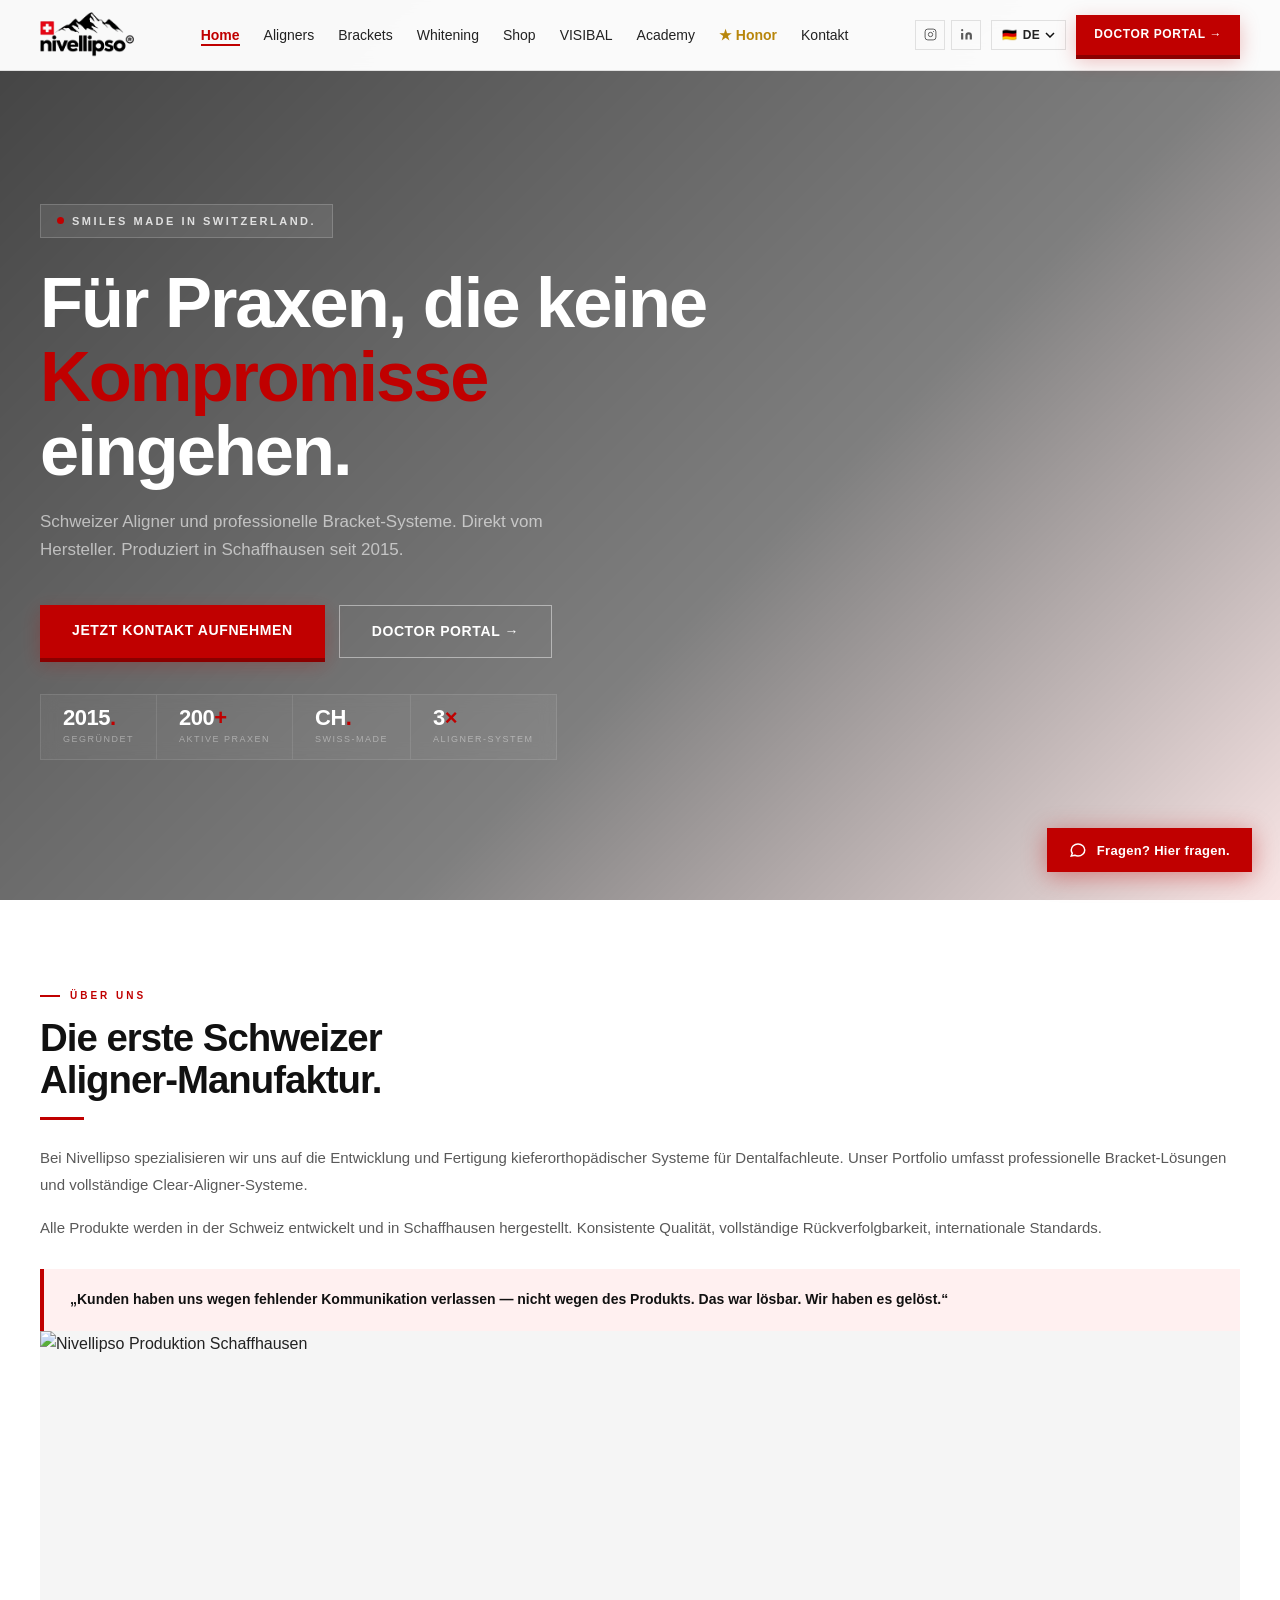
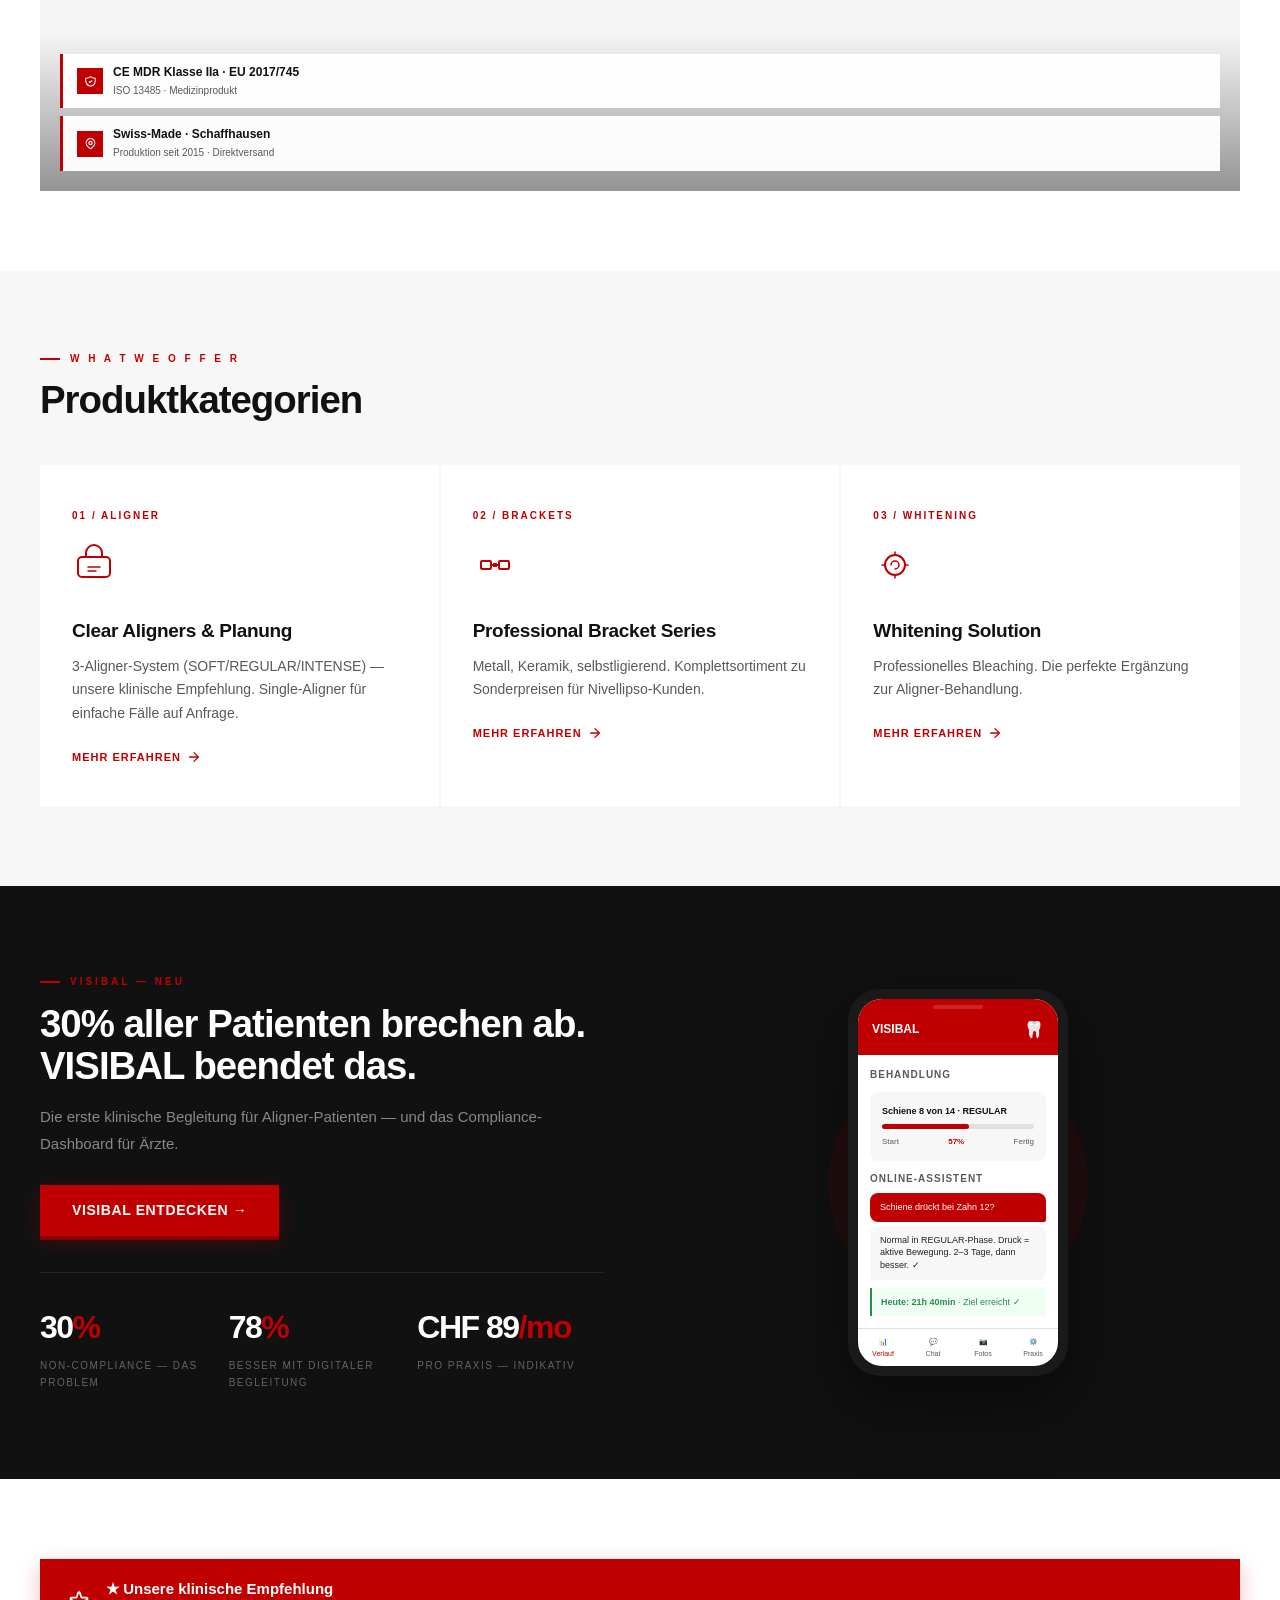
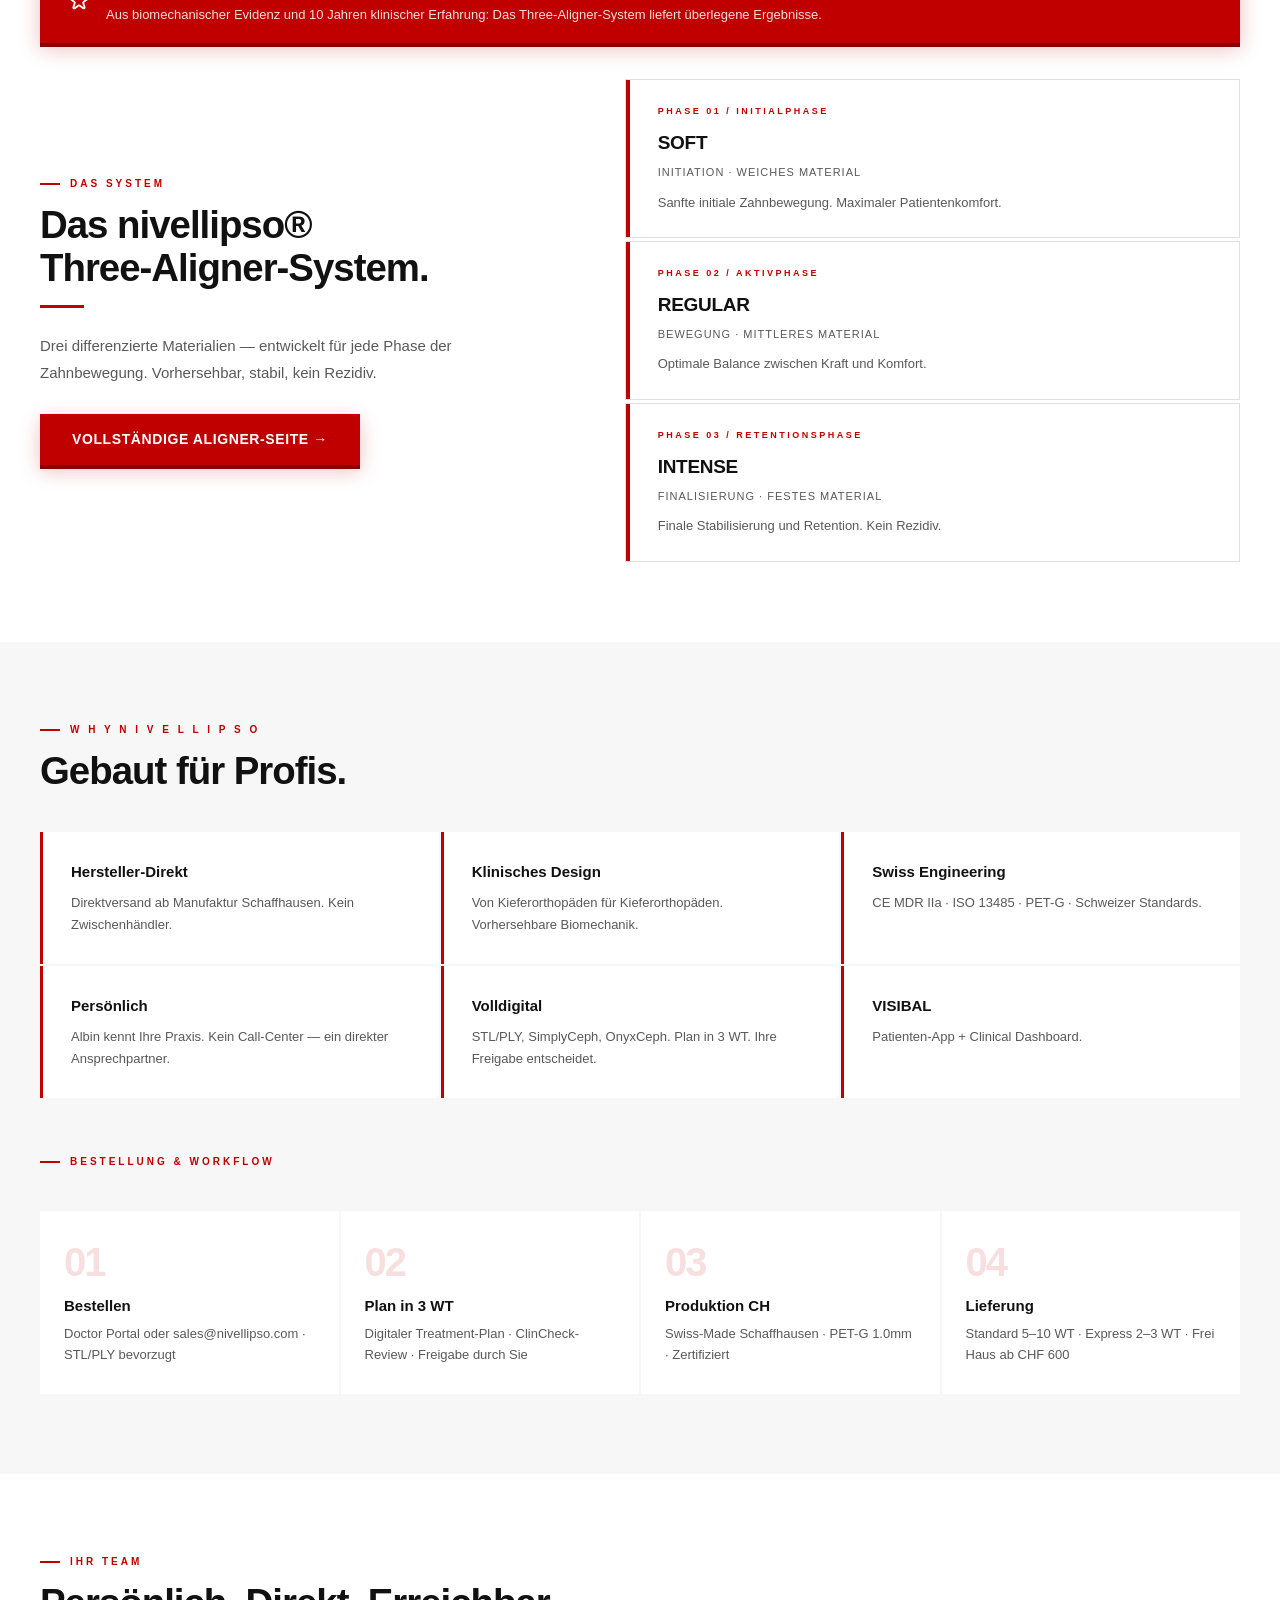
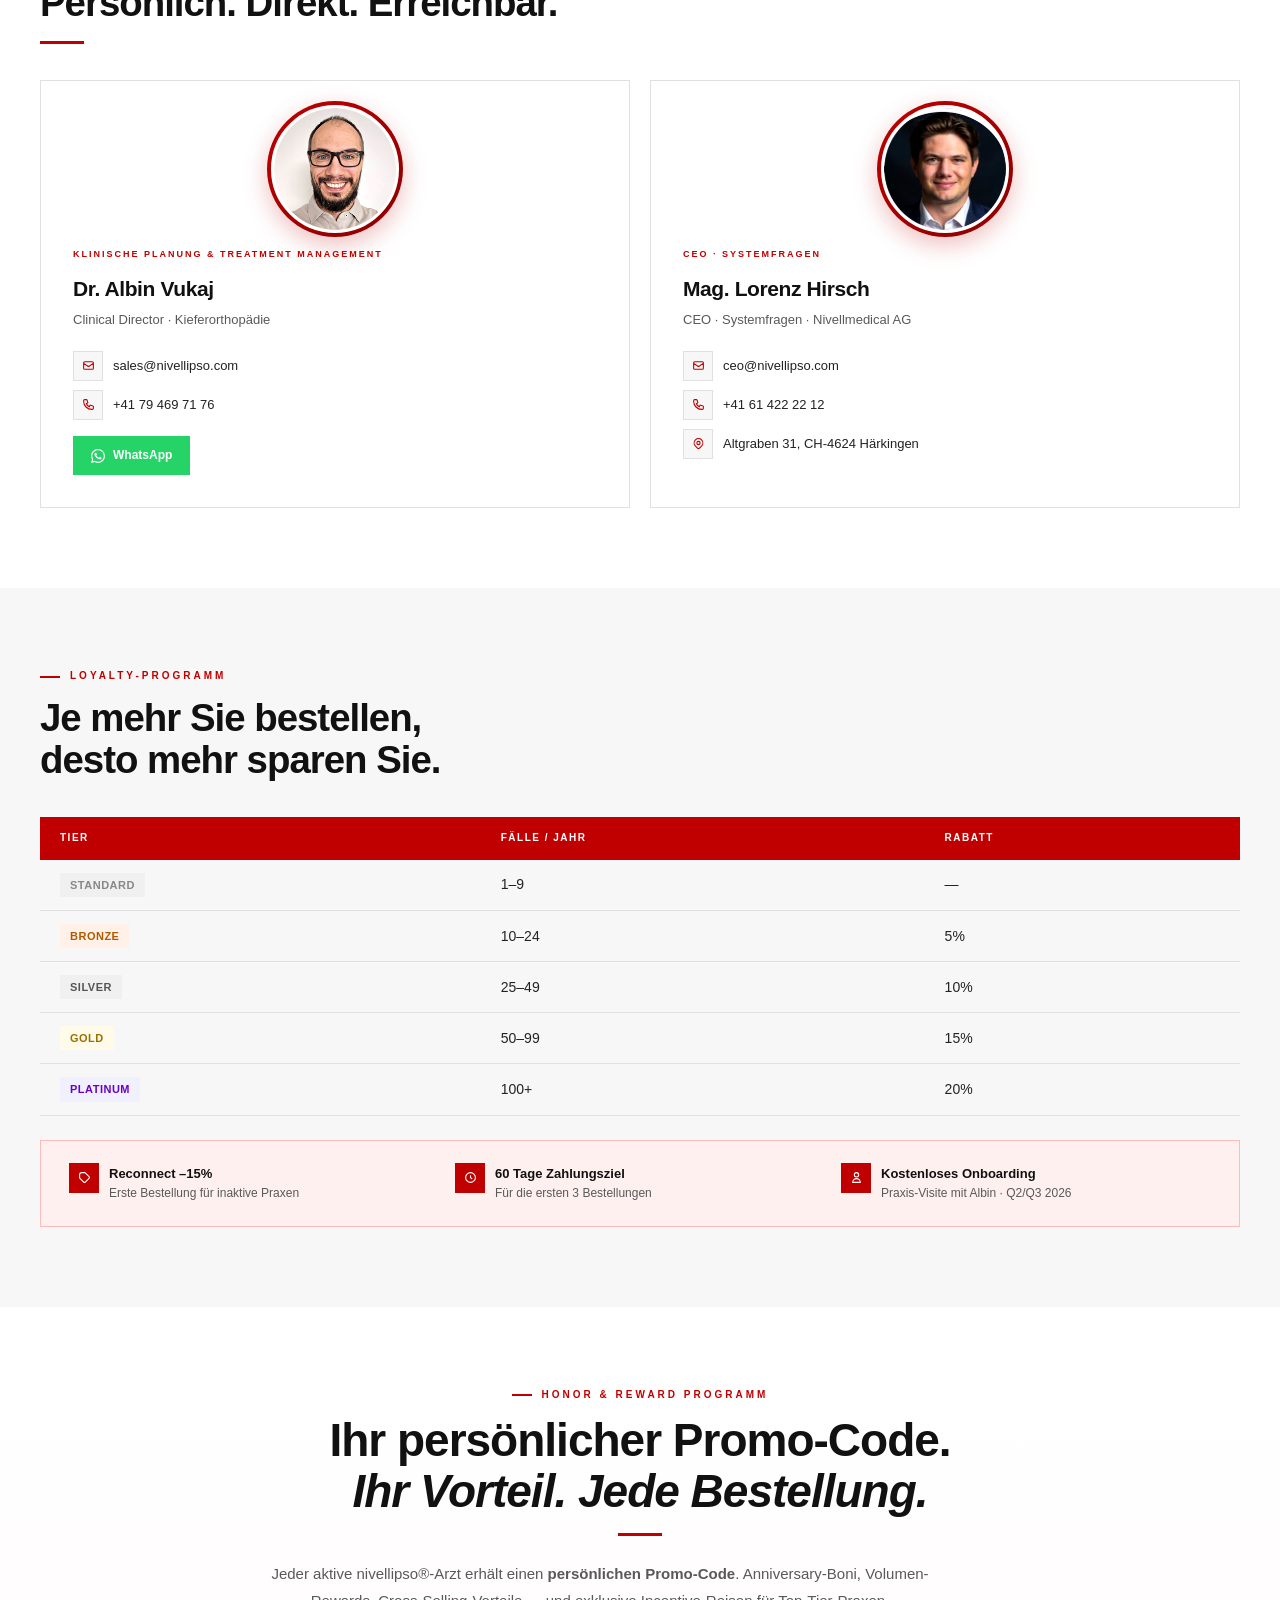
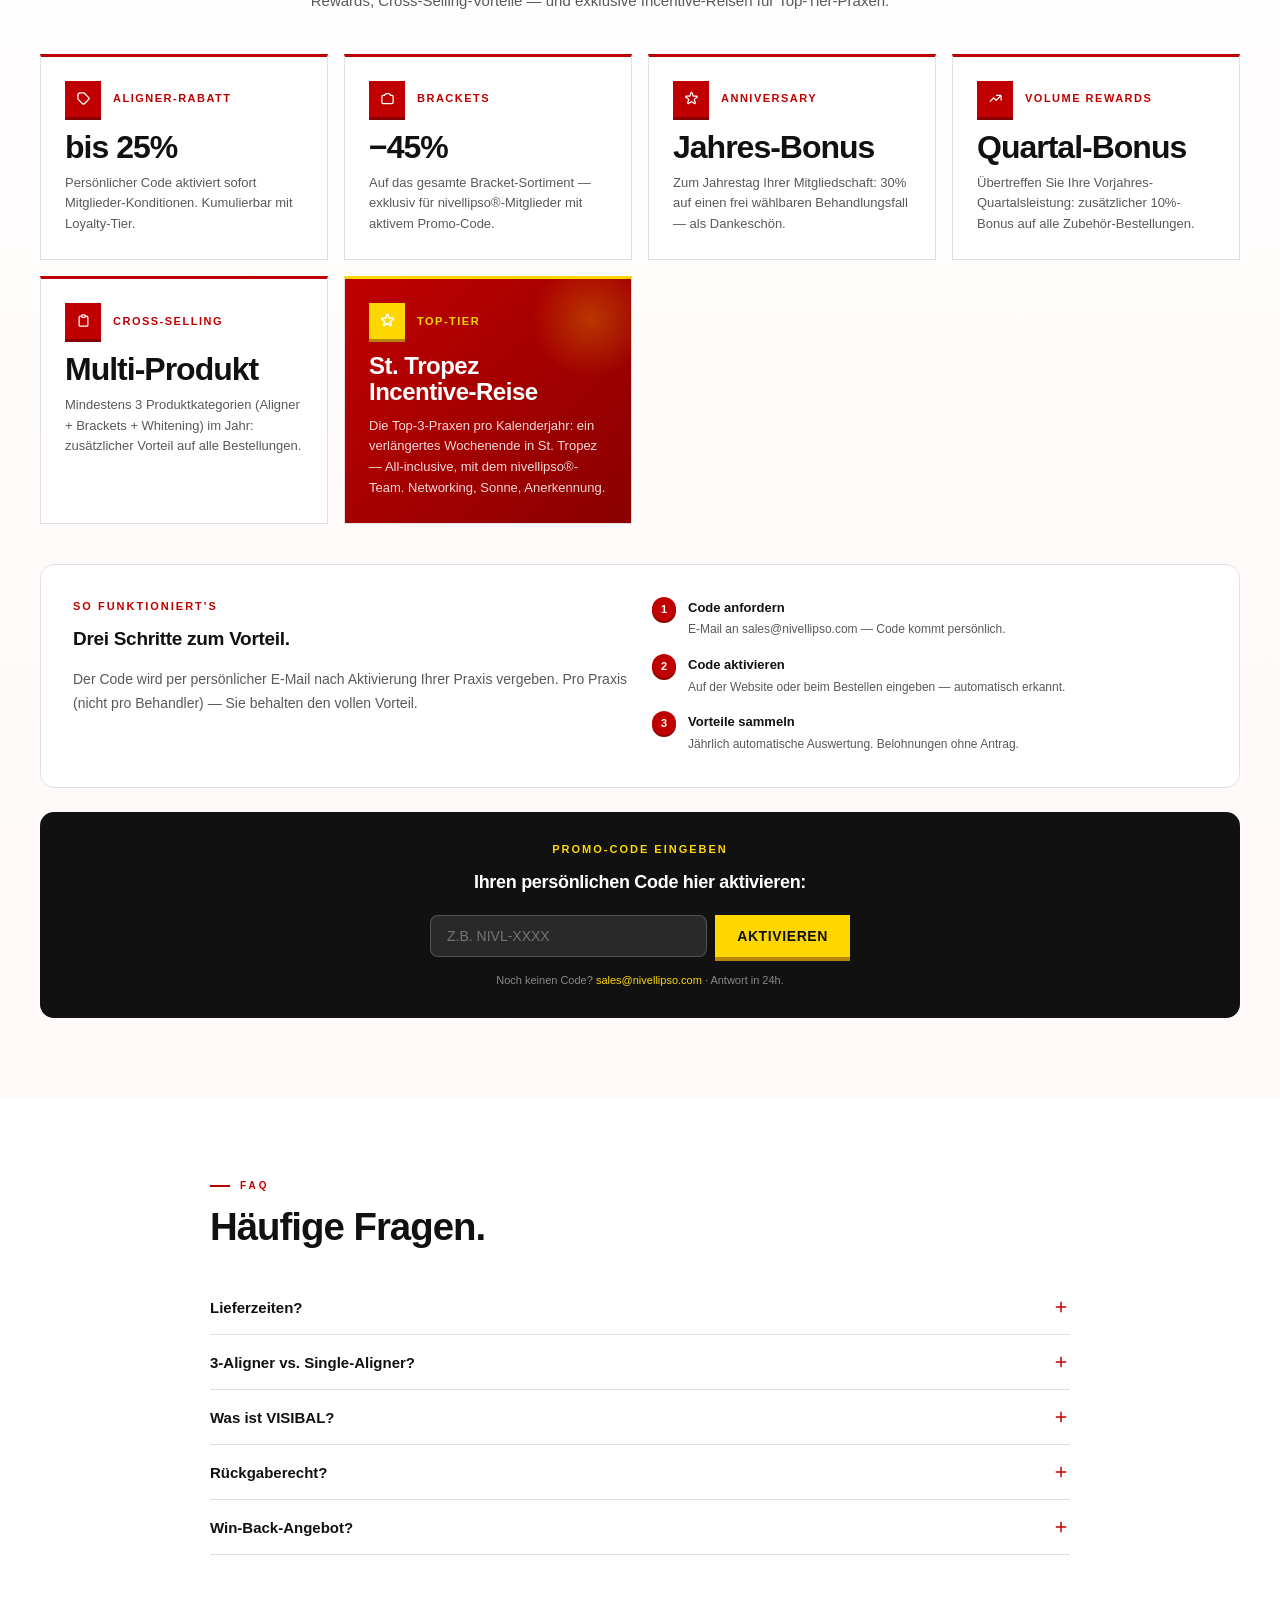
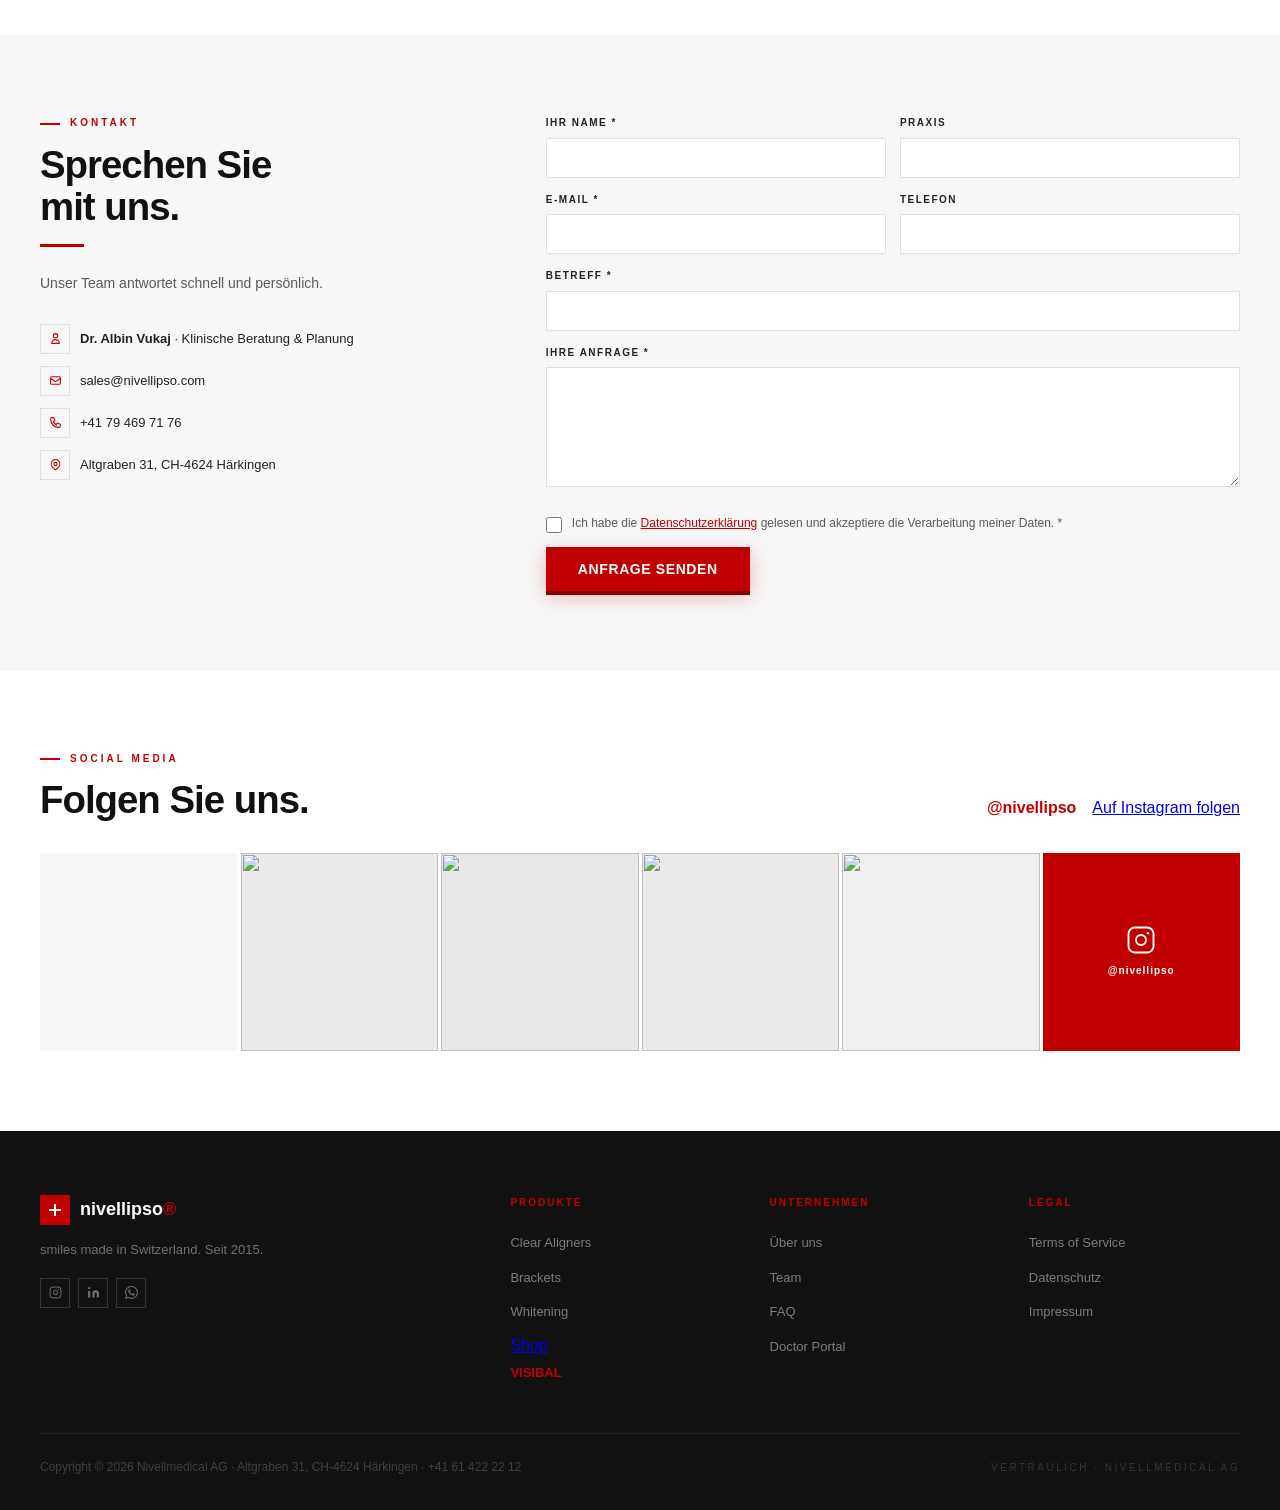
==== commit bd6a0152: "fix: DE hero title reduced to 3 lines" ====
--- a/index.html
+++ b/index.html
@@ -174,7 +174,7 @@
     <li><a href="aligner.html" data-i18n="n_align">Aligners</a></li>
     <li><a href="brackets.html" data-i18n="n_brack">Brackets</a></li>
     <li><a href="whitening.html" data-i18n="n_white">Whitening</a></li>
-    <li><a href="https://shop.nivellipso.com/" target="_blank" rel="noopener" data-i18n="n_shop">Shop</a></li>
+    <li><a href="#" data-i18n="n_shop">Shop</a></li>
     <li><a href="visibal.html" data-i18n="n_vis">VISIBAL</a></li>
     <li><a href="academy.html" data-i18n="n_acad">Academy</a></li>
     <li><a href="#honor-reward" style="color:#b8860b;font-weight:700;">★ Honor</a></li>
@@ -211,7 +211,7 @@
     <li><a href="aligner.html" data-i18n="n_align">Aligners</a></li>
     <li><a href="brackets.html" data-i18n="n_brack">Brackets</a></li>
     <li><a href="whitening.html" data-i18n="n_white">Whitening</a></li>
-    <li><a href="https://shop.nivellipso.com/" target="_blank" rel="noopener" data-i18n="n_shop">Shop</a></li>
+    <li><a href="#" data-i18n="n_shop">Shop</a></li>
     <li><a href="visibal.html" data-i18n="n_vis">VISIBAL</a></li>
     <li><a href="academy.html" data-i18n="n_acad">Academy</a></li>
     <li><a href="#honor-reward" style="color:#b8860b;font-weight:700;">★ Honor</a></li>
@@ -229,7 +229,7 @@
   </div>
   <div class="n-hero-content">
     <div class="n-hero-badge"><div class="n-hero-badge-dot"></div><span data-i18n="h_badge">smiles made in Switzerland.</span></div>
-    <h1 class="t-h1" data-i18n="h_h1">Für Praxen,<br>die keine<br><em>Kompromisse</em><br>eingehen.</h1>
+    <h1 class="t-h1" data-i18n="h_h1">Für Praxen, die keine<br><em>Kompromisse</em><br>eingehen.</h1>
     <p class="n-hero-sub" data-i18n="h_sub">Schweizer Aligner und professionelle Bracket-Systeme. Direkt vom Hersteller. Produziert in Schaffhausen seit 2015.</p>
     <div class="n-hero-btns">
       <a href="#contact-form" class="n-btn-primary" data-i18n="h_cta1">Jetzt Kontakt aufnehmen</a>
@@ -707,7 +707,7 @@
         <a href="https://wa.me/41794697176" target="_blank" style="width:30px;height:30px;border:1px solid rgba(255,255,255,.15);display:flex;align-items:center;justify-content:center;color:rgba(255,255,255,.4);text-decoration:none;transition:all .2s;" onmouseover="this.style.borderColor='#25D366';this.style.color='#25D366'" onmouseout="this.style.borderColor='rgba(255,255,255,.15)';this.style.color='rgba(255,255,255,.4)'"><svg viewBox="0 0 24 24" fill="currentColor" width="13" height="13"><path d="M17.472 14.382c-.297-.149-1.758-.867-2.03-.967-.273-.099-.471-.148-.67.15-.197.297-.767.966-.94 1.164-.173.199-.347.223-.644.075-.297-.15-1.255-.463-2.39-1.475-.883-.788-1.48-1.761-1.653-2.059-.173-.297-.018-.458.13-.606.134-.133.298-.347.446-.52.149-.174.198-.298.298-.497.099-.198.05-.371-.025-.52-.075-.149-.669-1.612-.916-2.207-.242-.579-.487-.5-.669-.51-.173-.008-.371-.01-.57-.01-.198 0-.52.074-.792.372-.272.297-1.04 1.016-1.04 2.479 0 1.462 1.065 2.875 1.213 3.074.149.198 2.096 3.2 5.077 4.487.709.306 1.262.489 1.694.625.712.227 1.36.195 1.871.118.571-.085 1.758-.719 2.006-1.413.248-.694.248-1.289.173-1.413-.074-.124-.272-.198-.57-.347m-5.421 7.403h-.004a9.87 9.87 0 01-5.031-1.378l-.361-.214-3.741.982.998-3.648-.235-.374a9.86 9.86 0 01-1.51-5.26c.001-5.45 4.436-9.884 9.888-9.884 2.64 0 5.122 1.03 6.988 2.898a9.825 9.825 0 012.893 6.994c-.003 5.45-4.437 9.884-9.885 9.884m8.413-18.297A11.815 11.815 0 0012.05 0C5.495 0 .16 5.335.157 11.892c0 2.096.547 4.142 1.588 5.945L.057 24l6.305-1.654a11.882 11.882 0 005.683 1.448h.005c6.554 0 11.89-5.335 11.893-11.893a11.821 11.821 0 00-3.48-8.413z"/></svg></a>
       </div>
     </div>
-    <div><h4 style="font-size:10px;font-weight:700;letter-spacing:2px;text-transform:uppercase;color:var(--red);margin-bottom:18px;" data-i18n="ft_pr">Produkte</h4><ul style="list-style:none;"><li style="margin-bottom:8px;"><a href="aligner.html" style="font-size:13px;color:rgba(255,255,255,.45);text-decoration:none;" data-i18n="ft_al">Clear Aligners</a></li><li style="margin-bottom:8px;"><a href="brackets.html" style="font-size:13px;color:rgba(255,255,255,.45);text-decoration:none;" data-i18n="ft_br">Brackets</a></li><li style="margin-bottom:8px;"><a href="whitening.html" style="font-size:13px;color:rgba(255,255,255,.45);text-decoration:none;" data-i18n="ft_wh">Whitening</a></li><li><a href="https://shop.nivellipso.com/" target="_blank" rel="noopener" data-i18n="n_shop">Shop</a></li>
+    <div><h4 style="font-size:10px;font-weight:700;letter-spacing:2px;text-transform:uppercase;color:var(--red);margin-bottom:18px;" data-i18n="ft_pr">Produkte</h4><ul style="list-style:none;"><li style="margin-bottom:8px;"><a href="aligner.html" style="font-size:13px;color:rgba(255,255,255,.45);text-decoration:none;" data-i18n="ft_al">Clear Aligners</a></li><li style="margin-bottom:8px;"><a href="brackets.html" style="font-size:13px;color:rgba(255,255,255,.45);text-decoration:none;" data-i18n="ft_br">Brackets</a></li><li style="margin-bottom:8px;"><a href="whitening.html" style="font-size:13px;color:rgba(255,255,255,.45);text-decoration:none;" data-i18n="ft_wh">Whitening</a></li><li><a href="#" data-i18n="n_shop">Shop</a></li>
     <li><a href="visibal.html" style="font-size:13px;color:var(--red);text-decoration:none;font-weight:700;">VISIBAL</a></li></ul></div>
     <div><h4 style="font-size:10px;font-weight:700;letter-spacing:2px;text-transform:uppercase;color:var(--red);margin-bottom:18px;" data-i18n="ft_co">Unternehmen</h4><ul style="list-style:none;"><li style="margin-bottom:8px;"><a href="#about" style="font-size:13px;color:rgba(255,255,255,.45);text-decoration:none;" data-i18n="ft_ab">Über uns</a></li><li style="margin-bottom:8px;"><a href="#contacts" style="font-size:13px;color:rgba(255,255,255,.45);text-decoration:none;" data-i18n="ft_te">Team</a></li><li style="margin-bottom:8px;"><a href="#faq" style="font-size:13px;color:rgba(255,255,255,.45);text-decoration:none;" data-i18n="ft_fq">FAQ</a></li><li><a href="https://nivellipso-doctor.vercel.app/" target="_blank" style="font-size:13px;color:rgba(255,255,255,.45);text-decoration:none;" data-i18n="ft_po">Doctor Portal</a></li></ul></div>
     <div><h4 style="font-size:10px;font-weight:700;letter-spacing:2px;text-transform:uppercase;color:var(--red);margin-bottom:18px;" data-i18n="ft_le">Legal</h4><ul style="list-style:none;"><li style="margin-bottom:8px;"><a href="#" style="font-size:13px;color:rgba(255,255,255,.45);text-decoration:none;" data-i18n="ft_to">Terms of Service</a></li><li style="margin-bottom:8px;"><a href="#" style="font-size:13px;color:rgba(255,255,255,.45);text-decoration:none;" data-i18n="ft_pp">Datenschutz</a></li><li><a href="#" style="font-size:13px;color:rgba(255,255,255,.45);text-decoration:none;" data-i18n="ft_im">Impressum</a></li></ul></div>
@@ -744,7 +744,7 @@
 <script>
 // ── TRANSLATIONS ──
 const T = {
-  de:{n_home:"Home",n_shop:"Shop",n_align:"Aligners",n_brack:"Brackets",n_white:"Whitening",n_vis:"VISIBAL",n_con:"Kontakt",n_portal:"Doctor Portal →",h_badge:"smiles made in Switzerland.",h_h1:"Für Praxen,<br>die keine<br><em>Kompromisse</em><br>eingehen.",h_sub:"Schweizer Aligner und professionelle Bracket-Systeme. Direkt vom Hersteller. Produziert in Schaffhausen seit 2015.",h_cta1:"Jetzt Kontakt aufnehmen",h_cta2:"Doctor Portal →",s1:"Gegründet",s2:"Aktive Praxen",s3:"Swiss-Made",s4:"Aligner-System",ab_l:"Über uns",ab_h:"Die erste Schweizer<br>Aligner-Manufaktur.",ab_p1:"Bei Nivellipso spezialisieren wir uns auf die Entwicklung und Fertigung kieferorthopädischer Systeme für Dentalfachleute. Unser Portfolio umfasst professionelle Bracket-Lösungen und vollständige Clear-Aligner-Systeme.",ab_p2:"Alle Produkte werden in der Schweiz entwickelt und in Schaffhausen hergestellt. Konsistente Qualität, vollständige Rückverfolgbarkeit, internationale Standards.",ab_q:"„Kunden haben uns wegen fehlender Kommunikation verlassen — nicht wegen des Produkts. Das war lösbar. Wir haben es gelöst.“",pr_l:"W H A T   W E   O F F E R",pr_h:"Produktkategorien",pr1_n:"Clear Aligners & Planung",pr1_d:"3-Aligner-System (SOFT/REGULAR/INTENSE) — unsere klinische Empfehlung. Single-Aligner für einfache Fälle auf Anfrage.",pr2_n:"Professional Bracket Series",pr2_d:"Metall, Keramik, selbstligierend. Komplettsortiment zu Sonderpreisen für Nivellipso-Kunden.",pr3_n:"Whitening Solution",pr3_d:"Professionelles Bleaching. Die perfekte Ergänzung zur Aligner-Behandlung.",lm:"Mehr erfahren",vis_l:"VISIBAL — Neu",vis_h:"30% aller Patienten brechen ab.<br>VISIBAL beendet das.",vis_p:"Die erste klinische Begleitung für Aligner-Patienten — und das Compliance-Dashboard für Ärzte.",vis_cta:"VISIBAL entdecken →",vis_s1:"Non-Compliance — das Problem",vis_s2:"Besser mit digitaler Begleitung",vis_s3:"Pro Praxis — indikativ",sys_rec:"★ Unsere klinische Empfehlung",sys_rec_sub:"Aus biomechanischer Evidenz und 10 Jahren klinischer Erfahrung: Das Three-Aligner-System liefert überlegene Ergebnisse.",sys_l:"Das System",sys_h:"Das nivellipso®<br>Three-Aligner-System.",sys_p:"Drei differenzierte Materialien — entwickelt für jede Phase der Zahnbewegung. Vorhersehbar, stabil, kein Rezidiv.",sys_cta:"Vollständige Aligner-Seite →",p1_tag:"Phase 01 / Initialphase",p1_n:"SOFT",p1_m:"Initiation · Weiches Material",p1_d:"Sanfte initiale Zahnbewegung. Maximaler Patientenkomfort.",p2_tag:"Phase 02 / Aktivphase",p2_n:"REGULAR",p2_m:"Bewegung · Mittleres Material",p2_d:"Optimale Balance zwischen Kraft und Komfort.",p3_tag:"Phase 03 / Retentionsphase",p3_n:"INTENSE",p3_m:"Finalisierung · Festes Material",p3_d:"Finale Stabilisierung und Retention. Kein Rezidiv.",wh_l:"W H Y   N I V E L L I P S O",wh_h:"Gebaut für Profis.",w1t:"Hersteller-Direkt",w1d:"Direktversand ab Manufaktur Schaffhausen. Kein Zwischenhändler.",w2t:"Klinisches Design",w2d:"Von Kieferorthopäden für Kieferorthopäden. Vorhersehbare Biomechanik.",w3t:"Swiss Engineering",w3d:"CE MDR IIa · ISO 13485 · PET-G · Schweizer Standards.",w4t:"Persönlich",w4d:"Albin kennt Ihre Praxis. Kein Call-Center — ein direkter Ansprechpartner.",w5t:"Volldigital",w5d:"STL/PLY, SimplyCeph, OnyxCeph. Plan in 3 WT. Ihre Freigabe entscheidet.",w6t:"VISIBAL",w6d:"Patienten-App + Clinical Dashboard.",wf_l:"Bestellung & Workflow",wf1t:"Bestellen",wf1d:"Doctor Portal oder sales@nivellipso.com · STL/PLY bevorzugt",wf2t:"Plan in 3 WT",wf2d:"Digitaler Treatment-Plan · ClinCheck-Review · Freigabe durch Sie",wf3t:"Produktion CH",wf3d:"Swiss-Made Schaffhausen · PET-G 1.0mm · Zertifiziert",wf4t:"Lieferung",wf4d:"Standard 5–10 WT · Express 2–3 WT · Frei Haus ab CHF 600",ct_l:"Ihr Team",ct_h:"Persönlich. Direkt. Erreichbar.",c1_role:"Klinische Planung & Treatment Management",c1_title:"Clinical Director · Kieferorthopädie",c2_role:"CEO · Systemfragen",c2_title:"CEO · Systemfragen · Nivellmedical AG",wa_btn:"WhatsApp",lo_l:"Loyalty-Programm",lo_h:"Je mehr Sie bestellen,<br>desto mehr sparen Sie.",lo_t1:"Tier",lo_t2:"Fälle / Jahr",lo_t3:"Rabatt",wb1t:"Reconnect –15%",wb1d:"Erste Bestellung für inaktive Praxen",wb2t:"60 Tage Zahlungsziel",wb2d:"Für die ersten 3 Bestellungen",wb3t:"Kostenloses Onboarding",wb3d:"Praxis-Visite mit Albin · Q2/Q3 2026",fq_l:"FAQ",fq_h:"Häufige Fragen.",fq1q:"Lieferzeiten?",fq1a:"Behandlungspläne in 3 Werktagen. Standard 5–10 WT, Express 2–3 WT innerhalb CH/FL.",fq2q:"3-Aligner vs. Single-Aligner?",fq2a:"3-Aligner: Empfehlung für alle Standardfälle. Single-Aligner: für einfache Korrekturen auf Anfrage.",fq3q:"Was ist VISIBAL?",fq3a:"VISIBAL ist unsere Patient-App + Clinical Dashboard. Compliance-Kontrolle für Ärzte, Begleitung für Patienten.",fq4q:"Rückgaberecht?",fq4a:"Vollständiges Rückgaberecht. 24 Monate Garantie. Neuproduktion kostenlos bei Nichterfüllung.",fq5q:"Win-Back-Angebot?",fq5a:"Inaktive Praxen: –15% erste Bestellung, 60 Tage Zahlungsziel, kostenloses Onboarding. Q2/Q3 2026.",cf_l:"Kontakt",cf_h:"Sprechen Sie<br>mit uns.",cf_p:"Unser Team antwortet schnell und persönlich.",fm_n:"Ihr Name *",fm_c:"Praxis",fm_e:"E-Mail *",fm_p:"Telefon",fm_s:"Betreff *",fm_m:"Ihre Anfrage *",fm_b:"Anfrage senden",ig_l:"Social Media",ig_h:"Folgen Sie uns.",ig_btn:"Auf Instagram folgen",ft_tag:"smiles made in Switzerland. Seit 2015.",ft_pr:"Produkte",ft_al:"Clear Aligners",ft_br:"Brackets",ft_wh:"Whitening",ft_co:"Unternehmen",ft_ab:"Über uns",ft_te:"Team",ft_fq:"FAQ",ft_po:"Doctor Portal",ft_le:"Legal",ft_to:"Terms of Service",ft_pp:"Datenschutz",ft_im:"Impressum",cb_name:"nivellipso® Beratung",cb_status:"Klinische Beratung · Immer verfügbar",cb_btn:"Fragen? Hier fragen.",cb_welcome:"Guten Tag! Ich beantworte Ihre Fragen zum Three-Aligner-System, VISIBAL, Preisen und Lieferzeiten.",cb_ph:"Ihre Frage...",cs1:"3-Aligner-System?",cs2:"Preise & Lieferzeit",cs3:"Was ist VISIBAL?"},
+  de:{n_home:"Home",n_shop:"Shop",n_align:"Aligners",n_brack:"Brackets",n_white:"Whitening",n_vis:"VISIBAL",n_con:"Kontakt",n_portal:"Doctor Portal →",h_badge:"smiles made in Switzerland.",h_h1:"Für Praxen, die keine<br><em>Kompromisse</em><br>eingehen.",h_sub:"Schweizer Aligner und professionelle Bracket-Systeme. Direkt vom Hersteller. Produziert in Schaffhausen seit 2015.",h_cta1:"Jetzt Kontakt aufnehmen",h_cta2:"Doctor Portal →",s1:"Gegründet",s2:"Aktive Praxen",s3:"Swiss-Made",s4:"Aligner-System",ab_l:"Über uns",ab_h:"Die erste Schweizer<br>Aligner-Manufaktur.",ab_p1:"Bei Nivellipso spezialisieren wir uns auf die Entwicklung und Fertigung kieferorthopädischer Systeme für Dentalfachleute. Unser Portfolio umfasst professionelle Bracket-Lösungen und vollständige Clear-Aligner-Systeme.",ab_p2:"Alle Produkte werden in der Schweiz entwickelt und in Schaffhausen hergestellt. Konsistente Qualität, vollständige Rückverfolgbarkeit, internationale Standards.",ab_q:"„Kunden haben uns wegen fehlender Kommunikation verlassen — nicht wegen des Produkts. Das war lösbar. Wir haben es gelöst.“",pr_l:"W H A T   W E   O F F E R",pr_h:"Produktkategorien",pr1_n:"Clear Aligners & Planung",pr1_d:"3-Aligner-System (SOFT/REGULAR/INTENSE) — unsere klinische Empfehlung. Single-Aligner für einfache Fälle auf Anfrage.",pr2_n:"Professional Bracket Series",pr2_d:"Metall, Keramik, selbstligierend. Komplettsortiment zu Sonderpreisen für Nivellipso-Kunden.",pr3_n:"Whitening Solution",pr3_d:"Professionelles Bleaching. Die perfekte Ergänzung zur Aligner-Behandlung.",lm:"Mehr erfahren",vis_l:"VISIBAL — Neu",vis_h:"30% aller Patienten brechen ab.<br>VISIBAL beendet das.",vis_p:"Die erste klinische Begleitung für Aligner-Patienten — und das Compliance-Dashboard für Ärzte.",vis_cta:"VISIBAL entdecken →",vis_s1:"Non-Compliance — das Problem",vis_s2:"Besser mit digitaler Begleitung",vis_s3:"Pro Praxis — indikativ",sys_rec:"★ Unsere klinische Empfehlung",sys_rec_sub:"Aus biomechanischer Evidenz und 10 Jahren klinischer Erfahrung: Das Three-Aligner-System liefert überlegene Ergebnisse.",sys_l:"Das System",sys_h:"Das nivellipso®<br>Three-Aligner-System.",sys_p:"Drei differenzierte Materialien — entwickelt für jede Phase der Zahnbewegung. Vorhersehbar, stabil, kein Rezidiv.",sys_cta:"Vollständige Aligner-Seite →",p1_tag:"Phase 01 / Initialphase",p1_n:"SOFT",p1_m:"Initiation · Weiches Material",p1_d:"Sanfte initiale Zahnbewegung. Maximaler Patientenkomfort.",p2_tag:"Phase 02 / Aktivphase",p2_n:"REGULAR",p2_m:"Bewegung · Mittleres Material",p2_d:"Optimale Balance zwischen Kraft und Komfort.",p3_tag:"Phase 03 / Retentionsphase",p3_n:"INTENSE",p3_m:"Finalisierung · Festes Material",p3_d:"Finale Stabilisierung und Retention. Kein Rezidiv.",wh_l:"W H Y   N I V E L L I P S O",wh_h:"Gebaut für Profis.",w1t:"Hersteller-Direkt",w1d:"Direktversand ab Manufaktur Schaffhausen. Kein Zwischenhändler.",w2t:"Klinisches Design",w2d:"Von Kieferorthopäden für Kieferorthopäden. Vorhersehbare Biomechanik.",w3t:"Swiss Engineering",w3d:"CE MDR IIa · ISO 13485 · PET-G · Schweizer Standards.",w4t:"Persönlich",w4d:"Albin kennt Ihre Praxis. Kein Call-Center — ein direkter Ansprechpartner.",w5t:"Volldigital",w5d:"STL/PLY, SimplyCeph, OnyxCeph. Plan in 3 WT. Ihre Freigabe entscheidet.",w6t:"VISIBAL",w6d:"Patienten-App + Clinical Dashboard.",wf_l:"Bestellung & Workflow",wf1t:"Bestellen",wf1d:"Doctor Portal oder sales@nivellipso.com · STL/PLY bevorzugt",wf2t:"Plan in 3 WT",wf2d:"Digitaler Treatment-Plan · ClinCheck-Review · Freigabe durch Sie",wf3t:"Produktion CH",wf3d:"Swiss-Made Schaffhausen · PET-G 1.0mm · Zertifiziert",wf4t:"Lieferung",wf4d:"Standard 5–10 WT · Express 2–3 WT · Frei Haus ab CHF 600",ct_l:"Ihr Team",ct_h:"Persönlich. Direkt. Erreichbar.",c1_role:"Klinische Planung & Treatment Management",c1_title:"Clinical Director · Kieferorthopädie",c2_role:"CEO · Systemfragen",c2_title:"CEO · Systemfragen · Nivellmedical AG",wa_btn:"WhatsApp",lo_l:"Loyalty-Programm",lo_h:"Je mehr Sie bestellen,<br>desto mehr sparen Sie.",lo_t1:"Tier",lo_t2:"Fälle / Jahr",lo_t3:"Rabatt",wb1t:"Reconnect –15%",wb1d:"Erste Bestellung für inaktive Praxen",wb2t:"60 Tage Zahlungsziel",wb2d:"Für die ersten 3 Bestellungen",wb3t:"Kostenloses Onboarding",wb3d:"Praxis-Visite mit Albin · Q2/Q3 2026",fq_l:"FAQ",fq_h:"Häufige Fragen.",fq1q:"Lieferzeiten?",fq1a:"Behandlungspläne in 3 Werktagen. Standard 5–10 WT, Express 2–3 WT innerhalb CH/FL.",fq2q:"3-Aligner vs. Single-Aligner?",fq2a:"3-Aligner: Empfehlung für alle Standardfälle. Single-Aligner: für einfache Korrekturen auf Anfrage.",fq3q:"Was ist VISIBAL?",fq3a:"VISIBAL ist unsere Patient-App + Clinical Dashboard. Compliance-Kontrolle für Ärzte, Begleitung für Patienten.",fq4q:"Rückgaberecht?",fq4a:"Vollständiges Rückgaberecht. 24 Monate Garantie. Neuproduktion kostenlos bei Nichterfüllung.",fq5q:"Win-Back-Angebot?",fq5a:"Inaktive Praxen: –15% erste Bestellung, 60 Tage Zahlungsziel, kostenloses Onboarding. Q2/Q3 2026.",cf_l:"Kontakt",cf_h:"Sprechen Sie<br>mit uns.",cf_p:"Unser Team antwortet schnell und persönlich.",fm_n:"Ihr Name *",fm_c:"Praxis",fm_e:"E-Mail *",fm_p:"Telefon",fm_s:"Betreff *",fm_m:"Ihre Anfrage *",fm_b:"Anfrage senden",ig_l:"Social Media",ig_h:"Folgen Sie uns.",ig_btn:"Auf Instagram folgen",ft_tag:"smiles made in Switzerland. Seit 2015.",ft_pr:"Produkte",ft_al:"Clear Aligners",ft_br:"Brackets",ft_wh:"Whitening",ft_co:"Unternehmen",ft_ab:"Über uns",ft_te:"Team",ft_fq:"FAQ",ft_po:"Doctor Portal",ft_le:"Legal",ft_to:"Terms of Service",ft_pp:"Datenschutz",ft_im:"Impressum",cb_name:"nivellipso® Beratung",cb_status:"Klinische Beratung · Immer verfügbar",cb_btn:"Fragen? Hier fragen.",cb_welcome:"Guten Tag! Ich beantworte Ihre Fragen zum Three-Aligner-System, VISIBAL, Preisen und Lieferzeiten.",cb_ph:"Ihre Frage...",cs1:"3-Aligner-System?",cs2:"Preise & Lieferzeit",cs3:"Was ist VISIBAL?"},
   en:{n_home:"Home",n_shop:"Shop",n_align:"Aligners",n_brack:"Brackets",n_white:"Whitening",n_vis:"VISIBAL",n_con:"Contact",n_portal:"Doctor Portal →",h_badge:"smiles made in Switzerland.",h_h1:"For practices that<br>refuse to<br><em>compromise</em>.",h_sub:"Swiss-engineered aligners and professional bracket systems. Direct from the manufacturer. Made in Schaffhausen since 2015.",h_cta1:"Contact Us Now",h_cta2:"Doctor Portal →",s1:"Founded",s2:"Active Practices",s3:"Swiss-Made",s4:"Aligner System",ab_l:"About Us",ab_h:"Switzerland's first<br>aligner manufacturer.",ab_p1:"At Nivellipso, we specialize in developing orthodontic systems for dental professionals. Our portfolio includes professional bracket solutions and complete clear aligner systems.",ab_p2:"All products are designed in Switzerland and manufactured in Schaffhausen — consistent quality, full traceability, international standards.",ab_q:"\"Our customers left because of missing communication — not because of the product. That was fixable. We fixed it.\"",pr_l:"W H A T   W E   O F F E R",pr_h:"Product Categories",pr1_n:"Clear Aligners & Planning",pr1_d:"3-Aligner System (recommended). Single-Aligner for simple cases on request.",pr2_n:"Professional Bracket Series",pr2_d:"Metal, ceramic, self-ligating. Complete range at special prices for Nivellipso customers.",pr3_n:"Whitening Solution",pr3_d:"Professional whitening. The perfect complement to aligner treatment.",lm:"Learn More",vis_l:"VISIBAL — New",vis_h:"30% of patients quit.<br>VISIBAL ends that.",vis_p:"The first clinical companion for aligner patients — and the compliance dashboard for doctors.",vis_cta:"Discover VISIBAL →",vis_s1:"Non-Compliance — the problem",vis_s2:"Better with digital care",vis_s3:"Per practice — indicative",sys_rec:"★ Our Clinical Recommendation",sys_rec_sub:"From biomechanical evidence and 10 years of clinical experience: The Three-Aligner System delivers superior results.",sys_l:"The System",sys_h:"The nivellipso®<br>Three-Aligner System.",sys_p:"Three differentiated materials — developed for each phase of tooth movement. Predictable, stable, no relapse.",sys_cta:"Full Aligner Page →",p1_tag:"Phase 01 / Initial Phase",p1_n:"SOFT",p1_m:"Initiation · Soft Material",p1_d:"Gentle initial tooth movement. Maximum patient comfort.",p2_tag:"Phase 02 / Active Phase",p2_n:"REGULAR",p2_m:"Movement · Medium Material",p2_d:"Optimal balance between force and comfort.",p3_tag:"Phase 03 / Retention Phase",p3_n:"INTENSE",p3_m:"Finalisation · Firm Material",p3_d:"Final settling and retention. No relapse.",wh_l:"W H Y   N I V E L L I P S O",wh_h:"Built for professionals.",w1t:"Manufacturer-Direct",w1d:"Direct from Schaffhausen. No middlemen.",w2t:"Clinical Design",w2d:"By orthodontists, for orthodontists. Predictable biomechanics.",w3t:"Swiss Engineering",w3d:"CE MDR IIa · ISO 13485 · PET-G · Swiss standards.",w4t:"Personal",w4d:"Albin knows your practice. No call center — one direct contact.",w5t:"Fully Digital",w5d:"STL/PLY, SimplyCeph, OnyxCeph. Plan in 3 days.",w6t:"VISIBAL",w6d:"Patient App + Clinical Dashboard.",wf_l:"Order & Workflow",wf1t:"Order",wf1d:"Doctor Portal or sales@nivellipso.com · STL/PLY preferred",wf2t:"Plan in 3 days",wf2d:"Digital treatment plan · ClinCheck review · Your approval",wf3t:"Production CH",wf3d:"Swiss-Made Schaffhausen · PET-G 1.0mm · Certified",wf4t:"Delivery",wf4d:"Standard 5–10 days · Express 2–3 days · Free from CHF 600",ct_l:"Your Team",ct_h:"Personal. Direct. Reachable.",c1_role:"Clinical Planning & Treatment Management",c1_title:"Clinical Director · Orthodontics",c2_role:"Management",c2_title:"CEO · Systemfragen · Nivellmedical AG",wa_btn:"WhatsApp",lo_l:"Loyalty Program",lo_h:"The more you order,<br>the more you save.",lo_t1:"Tier",lo_t2:"Cases / Year",lo_t3:"Discount",wb1t:"Reconnect –15%",wb1d:"First order for inactive practices",wb2t:"60-Day Payment Terms",wb2d:"For first 3 orders after reactivation",wb3t:"Free Onboarding",wb3d:"Practice visit with Albin · Q2/Q3 2026",fq_l:"FAQ",fq_h:"Common questions.",fq1q:"Delivery times?",fq1a:"Treatment plans in 3 business days. Standard 5–10 days, express 2–3 days CH/FL.",fq2q:"3-Aligner vs. Single-Aligner?",fq2a:"3-Aligner: recommended for all standard cases. Single-Aligner: for simple corrections on request.",fq3q:"What is VISIBAL?",fq3a:"VISIBAL is our patient app + clinical dashboard. Compliance control for doctors, care for patients.",fq4q:"Return policy?",fq4a:"Full return policy. 24-month warranty. Free reproduction if specs not met.",fq5q:"Win-back offer?",fq5a:"Inactive practices: –15% first order, 60-day payment, free onboarding. Q2/Q3 2026.",cf_l:"Contact",cf_h:"Let's talk.",cf_p:"Our team responds quickly and personally.",fm_n:"Your Name *",fm_c:"Practice",fm_e:"Email *",fm_p:"Phone",fm_s:"Subject *",fm_m:"Your Inquiry *",fm_b:"Send Inquiry",ig_l:"Social Media",ig_h:"Follow us.",ig_btn:"Follow on Instagram",ft_tag:"smiles made in Switzerland. Since 2015.",ft_pr:"Products",ft_al:"Clear Aligners",ft_br:"Brackets",ft_wh:"Whitening",ft_co:"Company",ft_ab:"About Us",ft_te:"Team",ft_fq:"FAQ",ft_po:"Doctor Portal",ft_le:"Legal",ft_to:"Terms of Service",ft_pp:"Privacy Policy",ft_im:"Imprint",cb_name:"nivellipso® Consulting",cb_status:"Clinical expertise · Always available",cb_btn:"Got questions?",cb_welcome:"Hello! I answer your questions about the Three-Aligner System, VISIBAL, pricing and delivery.",cb_ph:"Your question...",cs1:"3-Aligner System?",cs2:"Pricing & delivery",cs3:"What is VISIBAL?"},
   fr:{n_home:"Accueil",n_align:"Aligneurs",n_brack:"Brackets",n_white:"Blanchiment",n_vis:"VISIBAL",n_con:"Contact",n_portal:"Portail Médecin →",h_h1:"Pour les cabinets qui<br>refusent les<br><em>compromis</em>.",h_sub:"Aligneurs Swiss-made. Directement du fabricant. Produit à Schaffhouse depuis 2015.",h_cta1:"Nous contacter",h_cta2:"Portail Médecin →",lm:"En savoir plus",vis_cta:"Découvrir VISIBAL →",sys_rec:"★ Notre recommandation clinique",wa_btn:"WhatsApp",cb_btn:"Posez vos questions",cb_welcome:"Bonjour! Je réponds à vos questions sur le système Three-Aligner, VISIBAL, les prix et les délais."},
   it:{n_home:"Home",n_shop:"Shop",n_align:"Allineatori",n_brack:"Bracket",n_white:"Sbiancamento",n_vis:"VISIBAL",n_con:"Contatti",n_portal:"Portale Medico →",h_h1:"Per gli studi che<br>non scendono a<br><em>compromessi</em>.",h_sub:"Allineatori svizzeri. Direttamente dal produttore. Prodotto a Sciaffusa dal 2015.",h_cta1:"Contattaci",h_cta2:"Portale Medico →",lm:"Scopri di più",vis_cta:"Scopri VISIBAL →",sys_rec:"★ La nostra raccomandazione clinica",wa_btn:"WhatsApp",cb_btn:"Fai una domanda",cb_welcome:"Buongiorno! Rispondo alle vostre domande sul sistema Three-Aligner, VISIBAL, prezzi e tempi di consegna."},
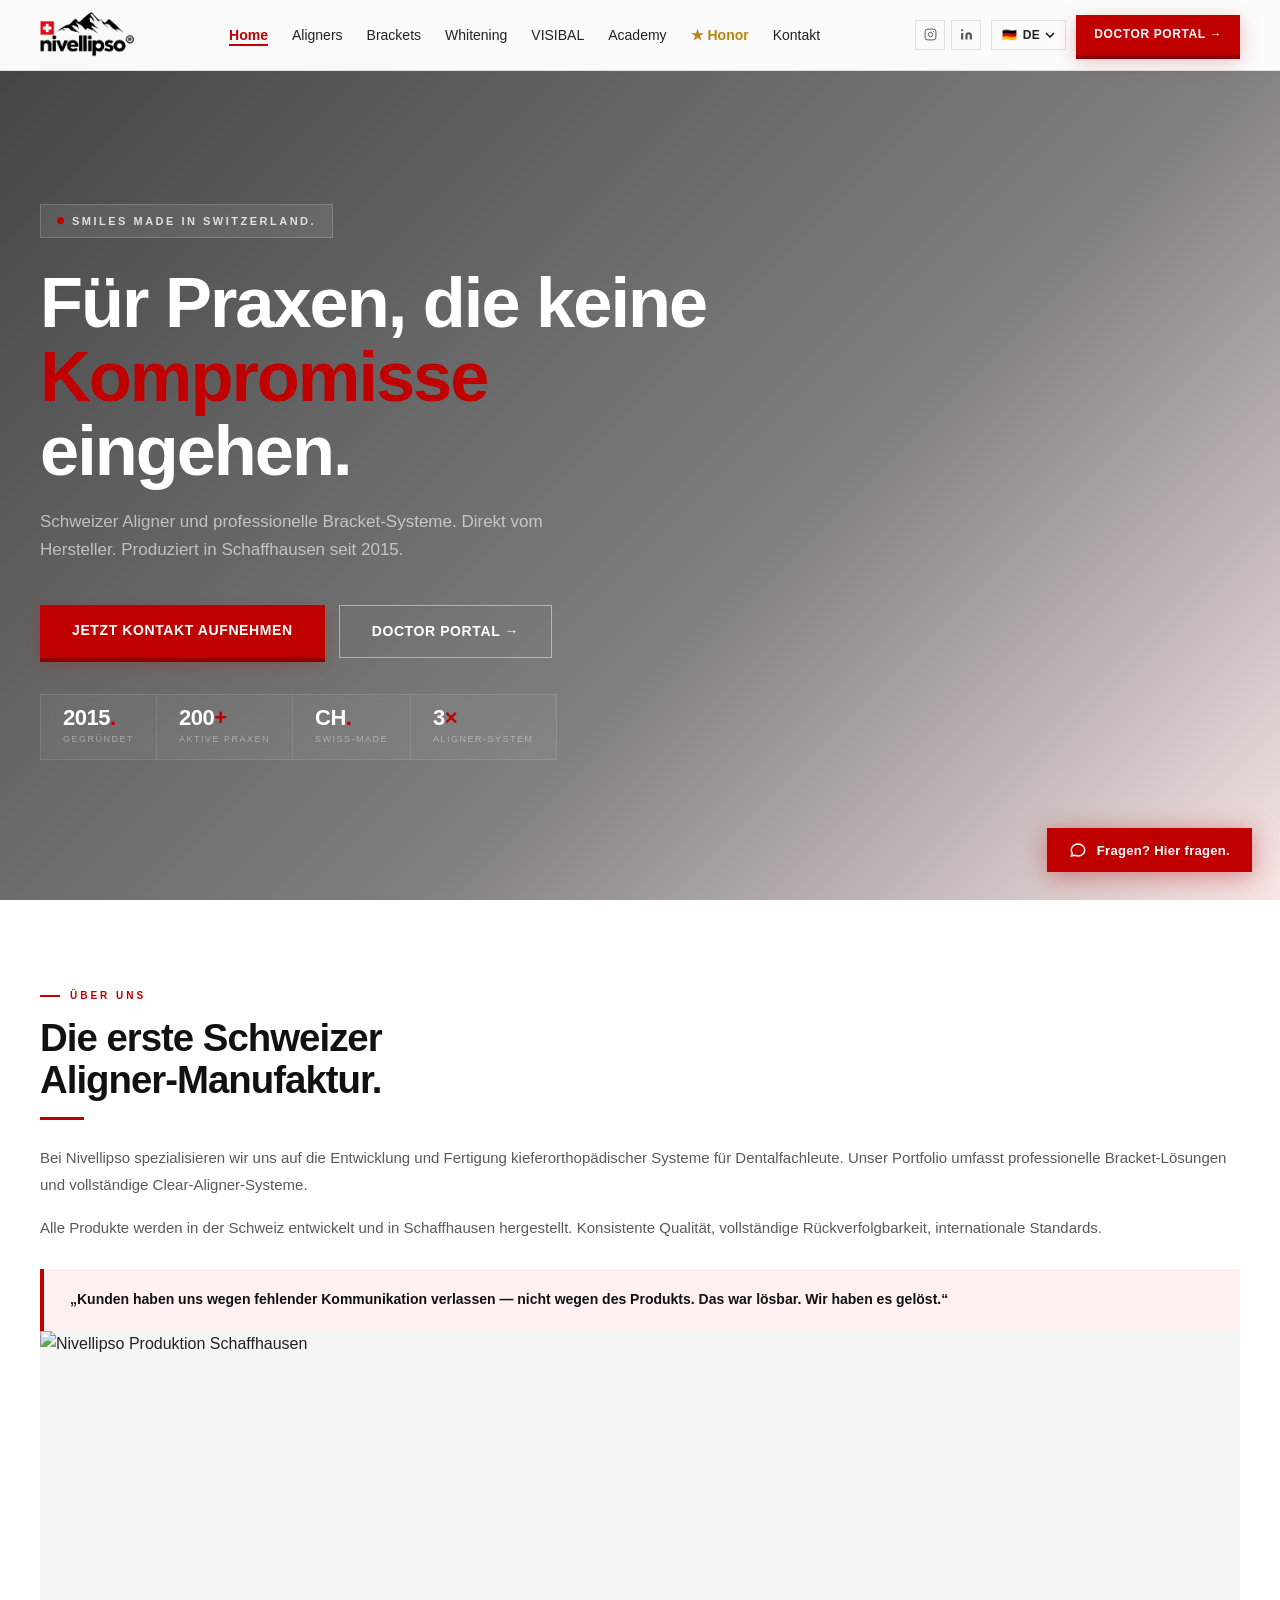
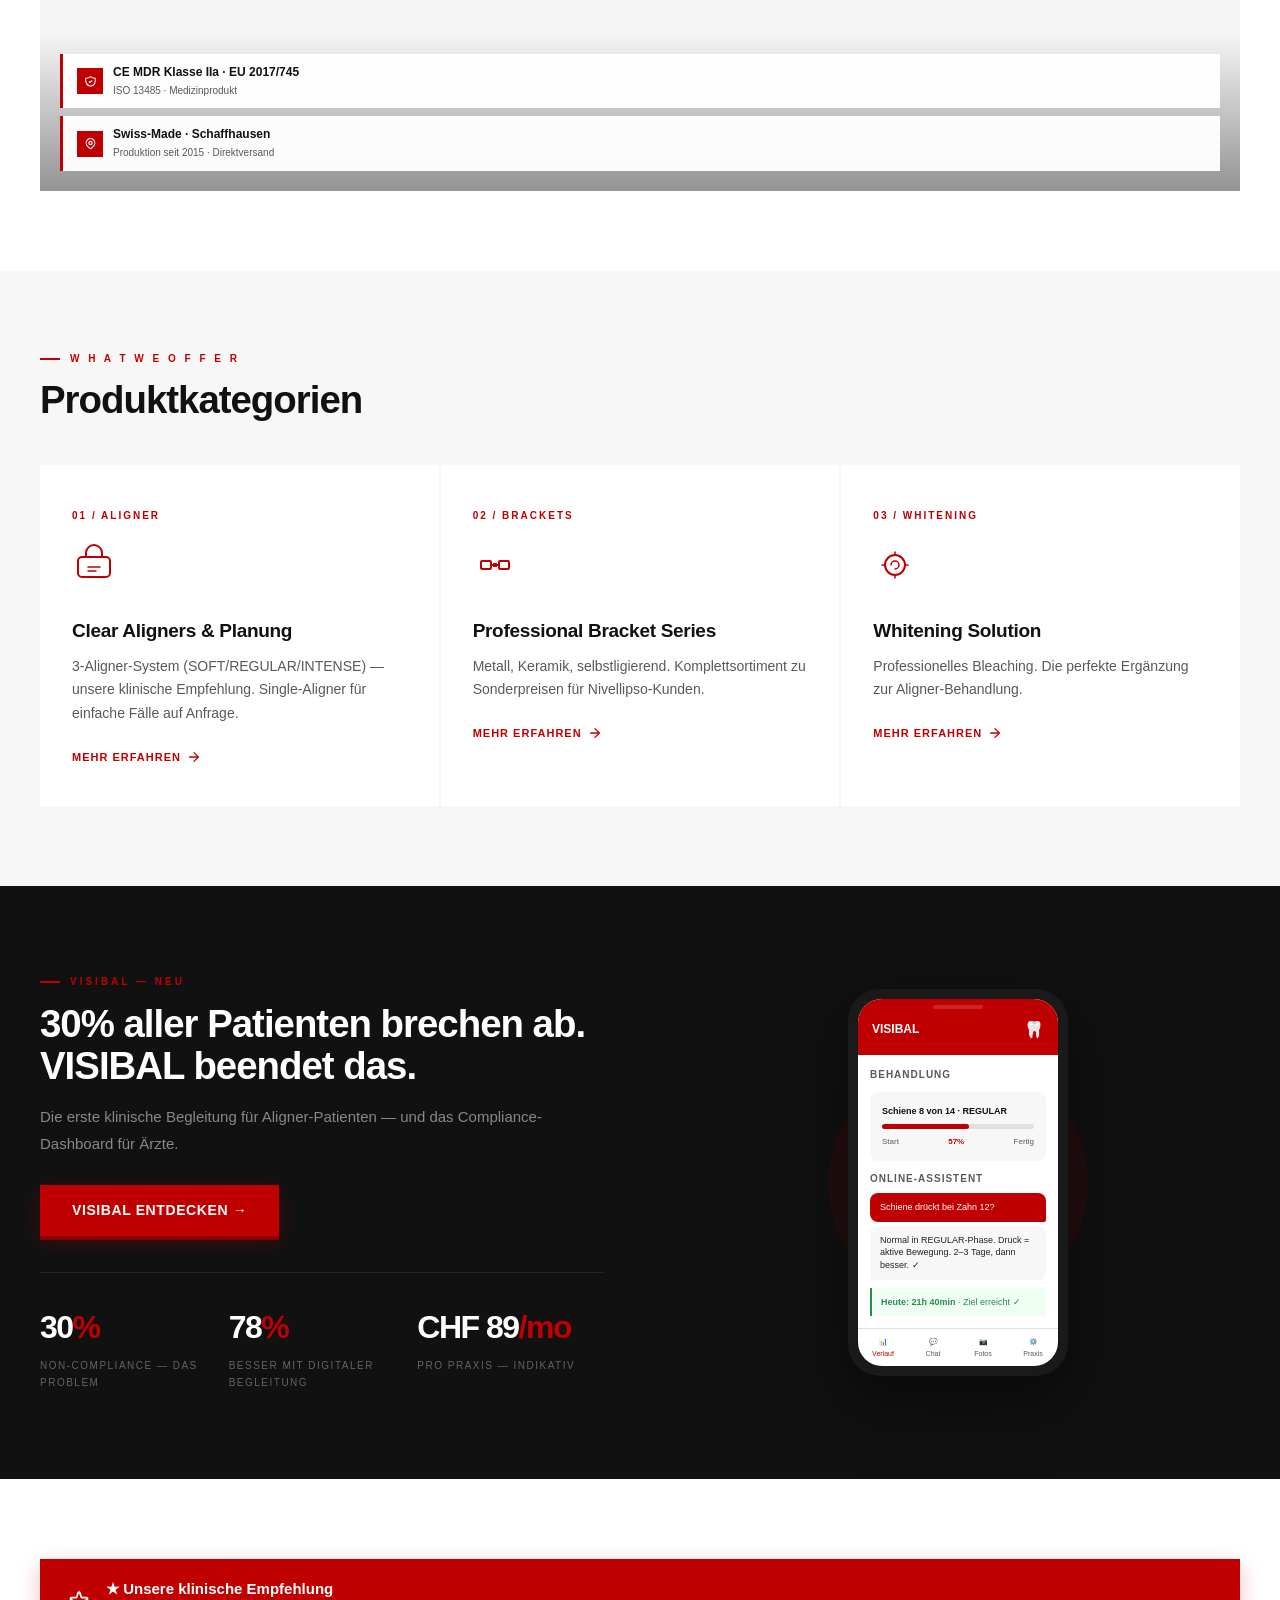
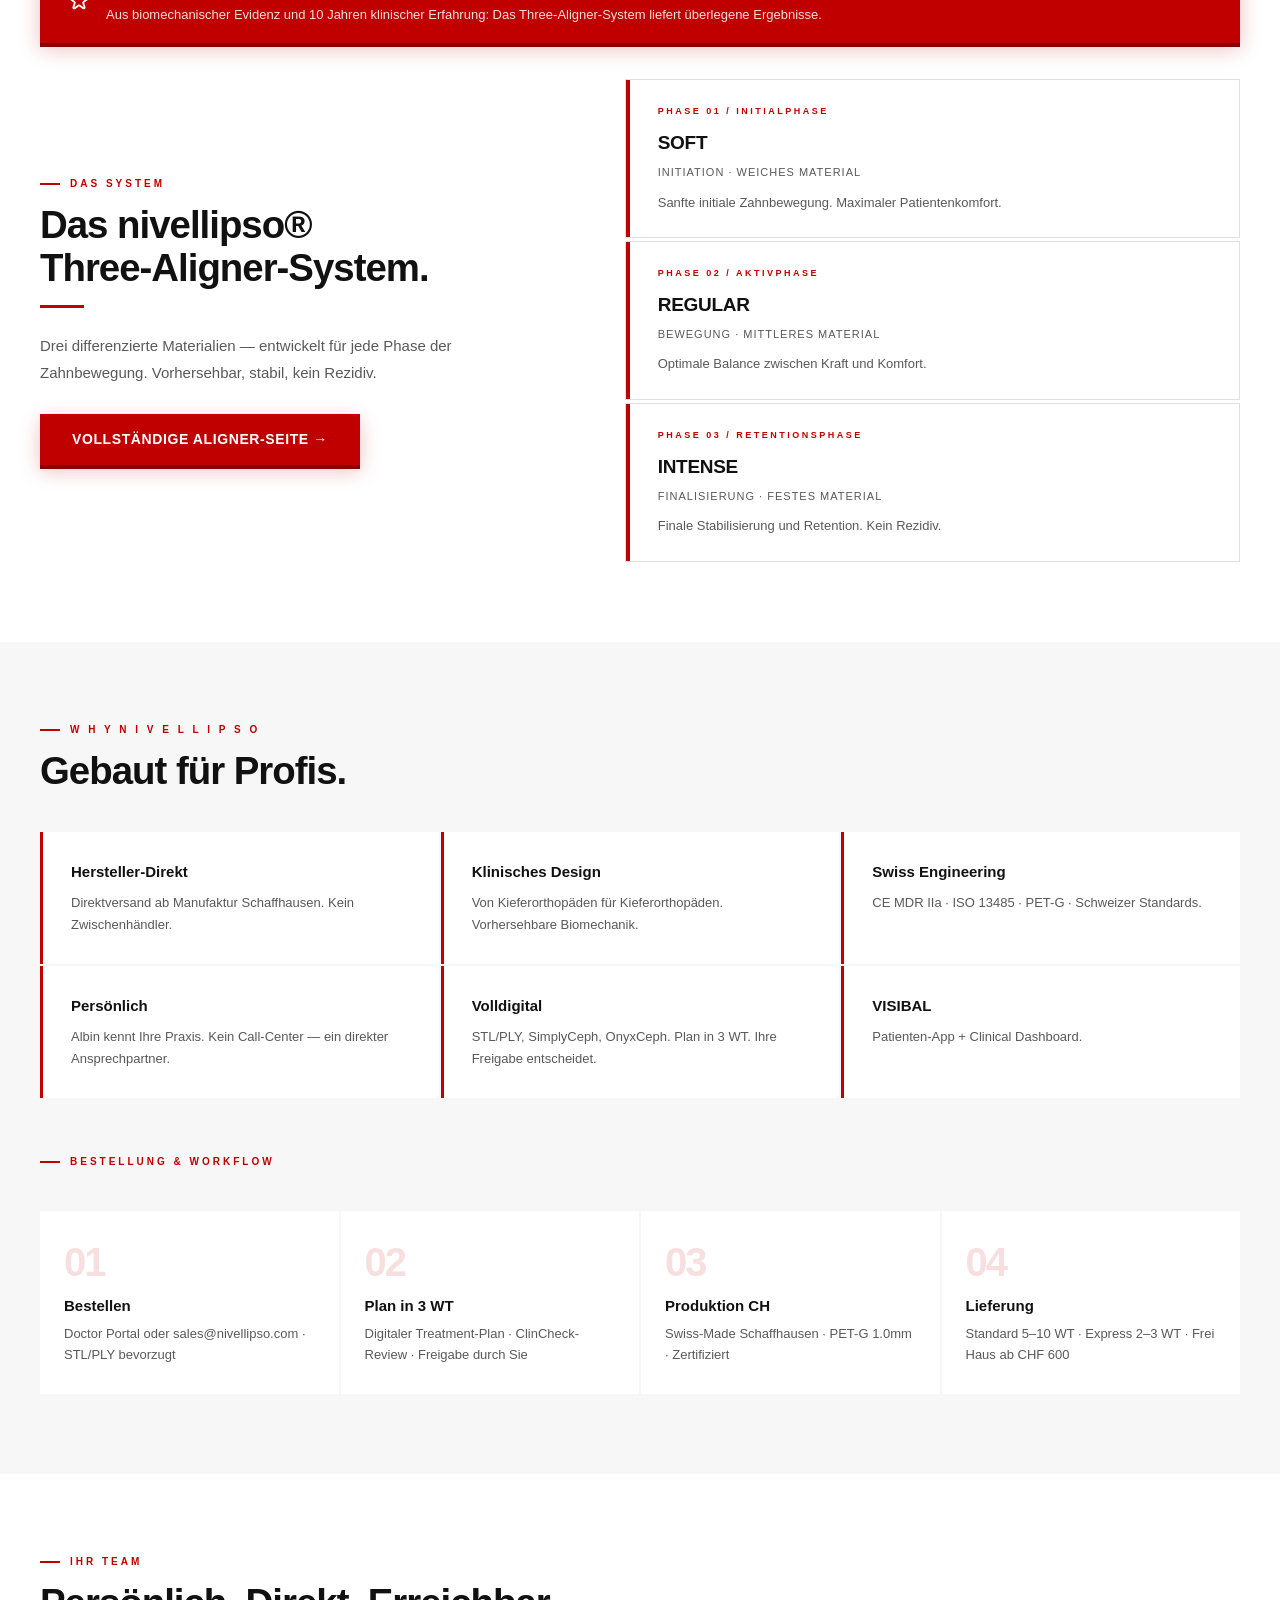
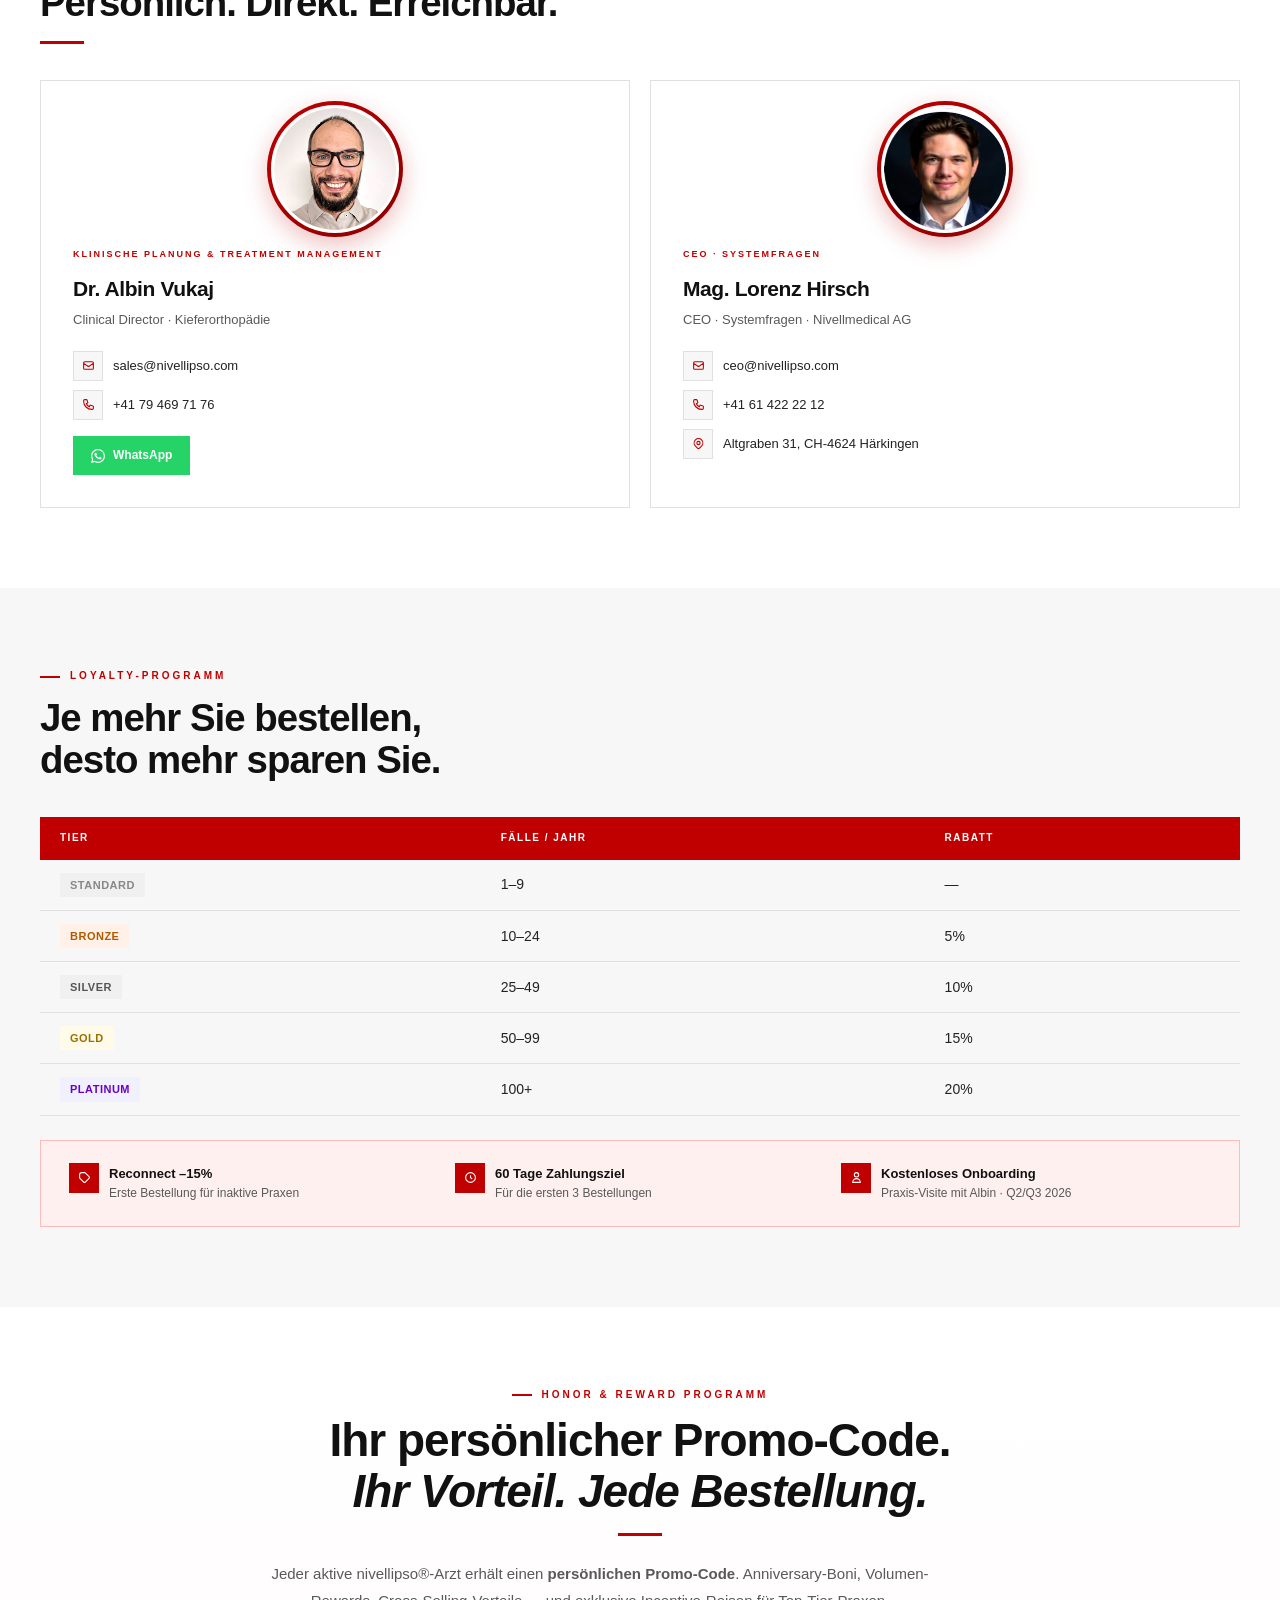
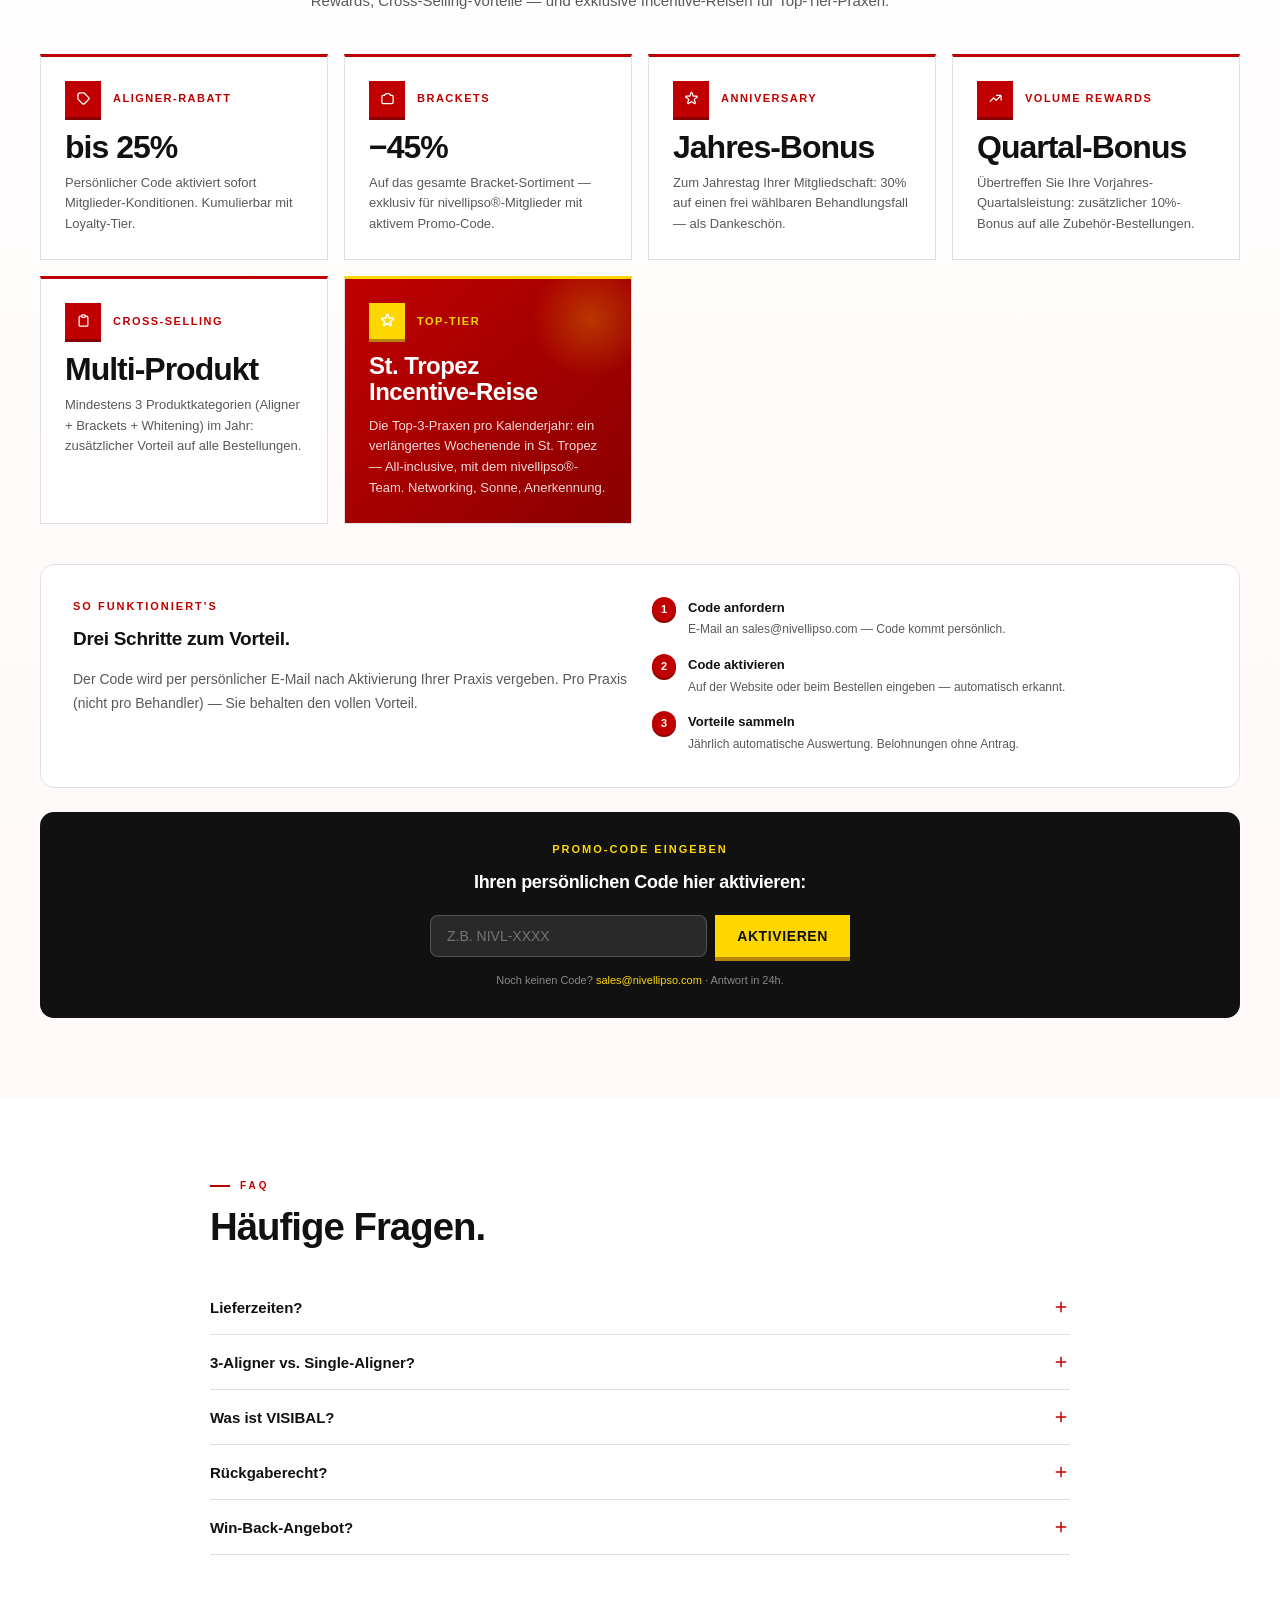
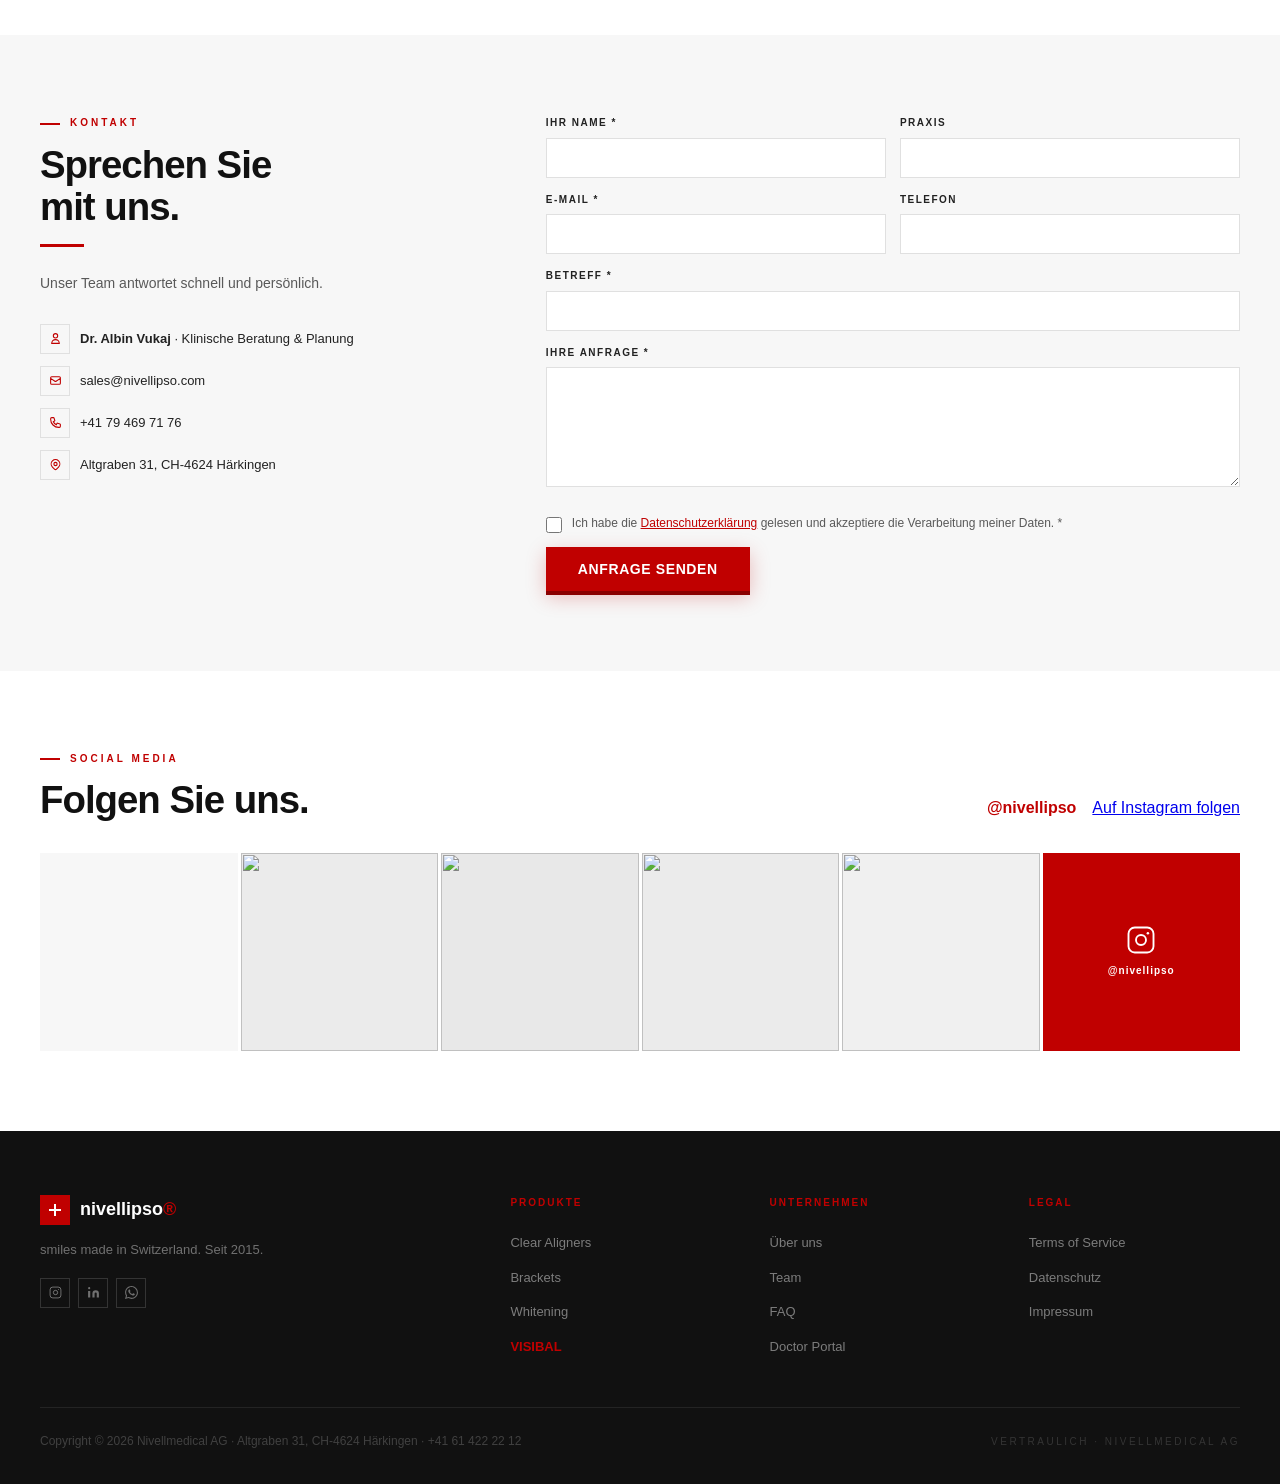
==== commit 2a4e7d5d: "feat: remove Shop nav, full-screen heroes, lazy-load all images" ====
--- a/index.html
+++ b/index.html
@@ -174,7 +174,7 @@
     <li><a href="aligner.html" data-i18n="n_align">Aligners</a></li>
     <li><a href="brackets.html" data-i18n="n_brack">Brackets</a></li>
     <li><a href="whitening.html" data-i18n="n_white">Whitening</a></li>
-    <li><a href="#" data-i18n="n_shop">Shop</a></li>
+
     <li><a href="visibal.html" data-i18n="n_vis">VISIBAL</a></li>
     <li><a href="academy.html" data-i18n="n_acad">Academy</a></li>
     <li><a href="#honor-reward" style="color:#b8860b;font-weight:700;">★ Honor</a></li>
@@ -211,7 +211,7 @@
     <li><a href="aligner.html" data-i18n="n_align">Aligners</a></li>
     <li><a href="brackets.html" data-i18n="n_brack">Brackets</a></li>
     <li><a href="whitening.html" data-i18n="n_white">Whitening</a></li>
-    <li><a href="#" data-i18n="n_shop">Shop</a></li>
+
     <li><a href="visibal.html" data-i18n="n_vis">VISIBAL</a></li>
     <li><a href="academy.html" data-i18n="n_acad">Academy</a></li>
     <li><a href="#honor-reward" style="color:#b8860b;font-weight:700;">★ Honor</a></li>
@@ -261,7 +261,7 @@
       <div class="n-callout"><p data-i18n="ab_q">„Kunden haben uns wegen fehlender Kommunikation verlassen — nicht wegen des Produkts. Das war lösbar. Wir haben es gelöst."</p></div>
     </div>
     <div class="about-img-wrap">
-      <img src="https://images.unsplash.com/photo-1629909613654-28e377c37b09?w=800&q=80" alt="Nivellipso Produktion Schaffhausen" onerror="this.style.background='#f5f5f5';this.style.minHeight='460px'">
+      <img src="https://images.unsplash.com/photo-1629909613654-28e377c37b09?w=800&q=80" alt="Nivellipso Produktion Schaffhausen" loading="lazy" onerror="this.style.background='#f5f5f5';this.style.minHeight='460px'">
       <div class="cert-overlay">
         <div class="cert-row"><div class="cert-ico"><svg viewBox="0 0 24 24" fill="none" stroke="currentColor" stroke-width="2"><path d="M9 12l2 2 4-4m5.618-4.016A11.955 11.955 0 0112 2.944a11.955 11.955 0 01-8.618 3.04A12.02 12.02 0 003 9c0 5.591 3.824 10.29 9 11.622 5.176-1.332 9-6.03 9-11.622 0-1.042-.133-2.052-.382-3.016z"/></svg></div><div><div class="cert-t">CE MDR Klasse IIa · EU 2017/745</div><div class="cert-s">ISO 13485 · Medizinprodukt</div></div></div>
         <div class="cert-row"><div class="cert-ico"><svg viewBox="0 0 24 24" fill="none" stroke="currentColor" stroke-width="2"><path d="M17.657 16.657L13.414 20.9a1.998 1.998 0 01-2.827 0l-4.244-4.243a8 8 0 1111.314 0zM15 11a3 3 0 11-6 0 3 3 0 016 0z"/></svg></div><div><div class="cert-t">Swiss-Made · Schaffhausen</div><div class="cert-s">Produktion seit 2015 · Direktversand</div></div></div>
@@ -429,7 +429,7 @@
       <div class="c-photo-wrap" style="margin:-8px 0 14px;display:flex;justify-content:center;">
         <div style="position:relative;width:128px;height:128px;">
           <div style="position:absolute;inset:-4px;background:linear-gradient(135deg,var(--red),#8a0000);border-radius:50%;padding:3px;box-shadow:0 8px 24px rgba(192,0,0,.25);"></div>
-          <img src="images/team/dr-albin-vukaj-circle-240.png" alt="Dr. Albin Vukaj" style="position:relative;width:128px;height:128px;border-radius:50%;object-fit:cover;display:block;background:white;border:3px solid white;">
+          <img src="images/team/dr-albin-vukaj-circle-240.png" alt="Dr. Albin Vukaj" loading="lazy" style="position:relative;width:128px;height:128px;border-radius:50%;object-fit:cover;display:block;background:white;border:3px solid white;">
         </div>
       </div>
       <div class="c-role" data-i18n="c1_role">Klinische Beratung & Planung</div>
@@ -445,7 +445,7 @@
       <div class="c-photo-wrap" style="margin:-8px 0 14px;display:flex;justify-content:center;">
         <div style="position:relative;width:128px;height:128px;">
           <div style="position:absolute;inset:-4px;background:linear-gradient(135deg,var(--red),#8a0000);border-radius:50%;padding:3px;box-shadow:0 8px 24px rgba(192,0,0,.25);"></div>
-          <img src="images/team/mag-lorenz-hirsch-240.png" alt="Mag. Lorenz Hirsch" style="position:relative;width:128px;height:128px;border-radius:50%;object-fit:cover;display:block;background:white;border:3px solid white;">
+          <img src="images/team/mag-lorenz-hirsch-240.png" alt="Mag. Lorenz Hirsch" loading="lazy" style="position:relative;width:128px;height:128px;border-radius:50%;object-fit:cover;display:block;background:white;border:3px solid white;">
         </div>
       </div>
       <div class="c-role" data-i18n="c2_role">CEO · Systemfragen</div>
@@ -681,11 +681,11 @@
     </div>
   </div>
   <div class="ig-grid n-fade">
-    <div class="ig-post"><img src="https://images.unsplash.com/photo-1588776814546-1ffbb69b3a73?w=300&q=70" alt="" onerror="this.style.display='none'"><div class="ig-ov"><svg viewBox="0 0 24 24" fill="none" stroke="currentColor" stroke-width="2" width="22" height="22"><rect x="2" y="2" width="20" height="20" rx="5"/><circle cx="12" cy="12" r="4"/></svg></div></div>
-    <div class="ig-post"><img src="https://images.unsplash.com/photo-1629909613654-28e377c37b09?w=300&q=70" alt="" onerror="this.parentElement.style.background='#ebebeb'"><div class="ig-ov"><svg viewBox="0 0 24 24" fill="none" stroke="currentColor" stroke-width="2" width="22" height="22"><rect x="2" y="2" width="20" height="20" rx="5"/><circle cx="12" cy="12" r="4"/></svg></div></div>
-    <div class="ig-post"><img src="https://images.unsplash.com/photo-1576091160550-2173dba999ef?w=300&q=70" alt="" onerror="this.parentElement.style.background='#e8e8e8'"><div class="ig-ov"><svg viewBox="0 0 24 24" fill="none" stroke="currentColor" stroke-width="2" width="22" height="22"><rect x="2" y="2" width="20" height="20" rx="5"/><circle cx="12" cy="12" r="4"/></svg></div></div>
-    <div class="ig-post"><img src="https://images.unsplash.com/photo-1612349317150-e413f6a5b16d?w=300&q=70" alt="" onerror="this.parentElement.style.background='#ebebeb'"><div class="ig-ov"><svg viewBox="0 0 24 24" fill="none" stroke="currentColor" stroke-width="2" width="22" height="22"><rect x="2" y="2" width="20" height="20" rx="5"/><circle cx="12" cy="12" r="4"/></svg></div></div>
-    <div class="ig-post"><img src="https://images.unsplash.com/photo-1506905925346-21bda4d32df4?w=300&q=70" alt="" onerror="this.parentElement.style.background='#f0f0f0'"><div class="ig-ov"><svg viewBox="0 0 24 24" fill="none" stroke="currentColor" stroke-width="2" width="22" height="22"><rect x="2" y="2" width="20" height="20" rx="5"/><circle cx="12" cy="12" r="4"/></svg></div></div>
+    <div class="ig-post"><img loading="lazy" src="https://images.unsplash.com/photo-1588776814546-1ffbb69b3a73?w=300&q=70" alt="" onerror="this.style.display='none'"><div class="ig-ov"><svg viewBox="0 0 24 24" fill="none" stroke="currentColor" stroke-width="2" width="22" height="22"><rect x="2" y="2" width="20" height="20" rx="5"/><circle cx="12" cy="12" r="4"/></svg></div></div>
+    <div class="ig-post"><img loading="lazy" src="https://images.unsplash.com/photo-1629909613654-28e377c37b09?w=300&q=70" alt="" onerror="this.parentElement.style.background='#ebebeb'"><div class="ig-ov"><svg viewBox="0 0 24 24" fill="none" stroke="currentColor" stroke-width="2" width="22" height="22"><rect x="2" y="2" width="20" height="20" rx="5"/><circle cx="12" cy="12" r="4"/></svg></div></div>
+    <div class="ig-post"><img loading="lazy" src="https://images.unsplash.com/photo-1576091160550-2173dba999ef?w=300&q=70" alt="" onerror="this.parentElement.style.background='#e8e8e8'"><div class="ig-ov"><svg viewBox="0 0 24 24" fill="none" stroke="currentColor" stroke-width="2" width="22" height="22"><rect x="2" y="2" width="20" height="20" rx="5"/><circle cx="12" cy="12" r="4"/></svg></div></div>
+    <div class="ig-post"><img loading="lazy" src="https://images.unsplash.com/photo-1612349317150-e413f6a5b16d?w=300&q=70" alt="" onerror="this.parentElement.style.background='#ebebeb'"><div class="ig-ov"><svg viewBox="0 0 24 24" fill="none" stroke="currentColor" stroke-width="2" width="22" height="22"><rect x="2" y="2" width="20" height="20" rx="5"/><circle cx="12" cy="12" r="4"/></svg></div></div>
+    <div class="ig-post"><img loading="lazy" src="https://images.unsplash.com/photo-1506905925346-21bda4d32df4?w=300&q=70" alt="" onerror="this.parentElement.style.background='#f0f0f0'"><div class="ig-ov"><svg viewBox="0 0 24 24" fill="none" stroke="currentColor" stroke-width="2" width="22" height="22"><rect x="2" y="2" width="20" height="20" rx="5"/><circle cx="12" cy="12" r="4"/></svg></div></div>
     <div class="ig-post" style="background:var(--red);display:flex;align-items:center;justify-content:center;flex-direction:column;gap:8px;cursor:pointer;" onclick="window.open('https://www.instagram.com/nivellipso','_blank')"><svg viewBox="0 0 24 24" fill="none" stroke="white" stroke-width="1.5" width="30" height="30"><rect x="2" y="2" width="20" height="20" rx="5"/><circle cx="12" cy="12" r="4"/><circle cx="17.5" cy="6.5" r="1" fill="white" stroke="none"/></svg><span style="font-size:10px;font-weight:700;color:white;letter-spacing:1px;">@nivellipso</span></div>
   </div>
 </div>
@@ -707,7 +707,7 @@
         <a href="https://wa.me/41794697176" target="_blank" style="width:30px;height:30px;border:1px solid rgba(255,255,255,.15);display:flex;align-items:center;justify-content:center;color:rgba(255,255,255,.4);text-decoration:none;transition:all .2s;" onmouseover="this.style.borderColor='#25D366';this.style.color='#25D366'" onmouseout="this.style.borderColor='rgba(255,255,255,.15)';this.style.color='rgba(255,255,255,.4)'"><svg viewBox="0 0 24 24" fill="currentColor" width="13" height="13"><path d="M17.472 14.382c-.297-.149-1.758-.867-2.03-.967-.273-.099-.471-.148-.67.15-.197.297-.767.966-.94 1.164-.173.199-.347.223-.644.075-.297-.15-1.255-.463-2.39-1.475-.883-.788-1.48-1.761-1.653-2.059-.173-.297-.018-.458.13-.606.134-.133.298-.347.446-.52.149-.174.198-.298.298-.497.099-.198.05-.371-.025-.52-.075-.149-.669-1.612-.916-2.207-.242-.579-.487-.5-.669-.51-.173-.008-.371-.01-.57-.01-.198 0-.52.074-.792.372-.272.297-1.04 1.016-1.04 2.479 0 1.462 1.065 2.875 1.213 3.074.149.198 2.096 3.2 5.077 4.487.709.306 1.262.489 1.694.625.712.227 1.36.195 1.871.118.571-.085 1.758-.719 2.006-1.413.248-.694.248-1.289.173-1.413-.074-.124-.272-.198-.57-.347m-5.421 7.403h-.004a9.87 9.87 0 01-5.031-1.378l-.361-.214-3.741.982.998-3.648-.235-.374a9.86 9.86 0 01-1.51-5.26c.001-5.45 4.436-9.884 9.888-9.884 2.64 0 5.122 1.03 6.988 2.898a9.825 9.825 0 012.893 6.994c-.003 5.45-4.437 9.884-9.885 9.884m8.413-18.297A11.815 11.815 0 0012.05 0C5.495 0 .16 5.335.157 11.892c0 2.096.547 4.142 1.588 5.945L.057 24l6.305-1.654a11.882 11.882 0 005.683 1.448h.005c6.554 0 11.89-5.335 11.893-11.893a11.821 11.821 0 00-3.48-8.413z"/></svg></a>
       </div>
     </div>
-    <div><h4 style="font-size:10px;font-weight:700;letter-spacing:2px;text-transform:uppercase;color:var(--red);margin-bottom:18px;" data-i18n="ft_pr">Produkte</h4><ul style="list-style:none;"><li style="margin-bottom:8px;"><a href="aligner.html" style="font-size:13px;color:rgba(255,255,255,.45);text-decoration:none;" data-i18n="ft_al">Clear Aligners</a></li><li style="margin-bottom:8px;"><a href="brackets.html" style="font-size:13px;color:rgba(255,255,255,.45);text-decoration:none;" data-i18n="ft_br">Brackets</a></li><li style="margin-bottom:8px;"><a href="whitening.html" style="font-size:13px;color:rgba(255,255,255,.45);text-decoration:none;" data-i18n="ft_wh">Whitening</a></li><li><a href="#" data-i18n="n_shop">Shop</a></li>
+    <div><h4 style="font-size:10px;font-weight:700;letter-spacing:2px;text-transform:uppercase;color:var(--red);margin-bottom:18px;" data-i18n="ft_pr">Produkte</h4><ul style="list-style:none;"><li style="margin-bottom:8px;"><a href="aligner.html" style="font-size:13px;color:rgba(255,255,255,.45);text-decoration:none;" data-i18n="ft_al">Clear Aligners</a></li><li style="margin-bottom:8px;"><a href="brackets.html" style="font-size:13px;color:rgba(255,255,255,.45);text-decoration:none;" data-i18n="ft_br">Brackets</a></li><li style="margin-bottom:8px;"><a href="whitening.html" style="font-size:13px;color:rgba(255,255,255,.45);text-decoration:none;" data-i18n="ft_wh">Whitening</a></li>
     <li><a href="visibal.html" style="font-size:13px;color:var(--red);text-decoration:none;font-weight:700;">VISIBAL</a></li></ul></div>
     <div><h4 style="font-size:10px;font-weight:700;letter-spacing:2px;text-transform:uppercase;color:var(--red);margin-bottom:18px;" data-i18n="ft_co">Unternehmen</h4><ul style="list-style:none;"><li style="margin-bottom:8px;"><a href="#about" style="font-size:13px;color:rgba(255,255,255,.45);text-decoration:none;" data-i18n="ft_ab">Über uns</a></li><li style="margin-bottom:8px;"><a href="#contacts" style="font-size:13px;color:rgba(255,255,255,.45);text-decoration:none;" data-i18n="ft_te">Team</a></li><li style="margin-bottom:8px;"><a href="#faq" style="font-size:13px;color:rgba(255,255,255,.45);text-decoration:none;" data-i18n="ft_fq">FAQ</a></li><li><a href="https://nivellipso-doctor.vercel.app/" target="_blank" style="font-size:13px;color:rgba(255,255,255,.45);text-decoration:none;" data-i18n="ft_po">Doctor Portal</a></li></ul></div>
     <div><h4 style="font-size:10px;font-weight:700;letter-spacing:2px;text-transform:uppercase;color:var(--red);margin-bottom:18px;" data-i18n="ft_le">Legal</h4><ul style="list-style:none;"><li style="margin-bottom:8px;"><a href="#" style="font-size:13px;color:rgba(255,255,255,.45);text-decoration:none;" data-i18n="ft_to">Terms of Service</a></li><li style="margin-bottom:8px;"><a href="#" style="font-size:13px;color:rgba(255,255,255,.45);text-decoration:none;" data-i18n="ft_pp">Datenschutz</a></li><li><a href="#" style="font-size:13px;color:rgba(255,255,255,.45);text-decoration:none;" data-i18n="ft_im">Impressum</a></li></ul></div>
--- a/nivell-design.css
+++ b/nivell-design.css
@@ -142,7 +142,8 @@
 .t-lead{font-size:15px;color:var(--grey);line-height:1.8;max-width:680px;}
 
 /* ══ NAVIGATION ══════════════════════════════ */
-.n-nav{position:fixed;top:0;left:0;right:0;z-index:1000;background:rgba(255,255,255,.97);border-bottom:1px solid var(--border);backdrop-filter:blur(12px);}
+.n-nav{position:fixed;top:0;left:0;right:0;z-index:1000;background:rgba(255,255,255,.97);border-bottom:1px solid var(--border);backdrop-filter:blur(12px);transition:transform 0.28s ease;}
+.hdr-hide{transform:translateY(-100%);}
 .n-nav-inner{max-width:var(--max-w);margin:0 auto;display:flex;align-items:center;justify-content:space-between;padding:0 40px;height:70px;}
 .n-logo{display:flex;align-items:center;text-decoration:none;}
 .n-logo-img{height:46px;width:auto;display:block;}
@@ -188,7 +189,7 @@
 .n-stat-l{font-size:9px;color:rgba(255,255,255,.4);margin-top:3px;text-transform:uppercase;letter-spacing:1.5px;}
 
 /* Page hero */
-.n-page-hero{margin-top:70px;background:var(--black);padding:72px 40px 60px;position:relative;overflow:hidden;}
+.n-page-hero{margin-top:70px;background:var(--black);padding:72px 40px 60px;position:relative;overflow:hidden;min-height:calc(100vh - 70px);display:flex;flex-direction:column;justify-content:center;}
 .n-page-hero::before{content:'';position:absolute;inset:0;background:repeating-linear-gradient(90deg,transparent,transparent 79px,rgba(255,255,255,.015) 79px,rgba(255,255,255,.015) 80px);}
 .n-page-hero::after{content:'';position:absolute;bottom:0;left:0;right:0;height:3px;background:var(--red);}
 .n-page-hero-inner{max-width:var(--max-w);margin:0 auto;position:relative;z-index:1;}
@@ -375,7 +376,7 @@
   .n-links{display:none !important;}
   .n-hamburger{display:flex !important;}
   .n-nav-inner{padding:0 20px;height:64px;}
-  .n-page-hero{margin-top:64px;padding:44px 20px 36px;}
+  .n-page-hero{margin-top:64px;padding:44px 20px 36px;min-height:calc(100vh - 64px);}
   .n-mobile-menu{top:64px;}
   .n-hero-content{padding:0 20px;}
   .n-hero-stats{margin-top:24px;}
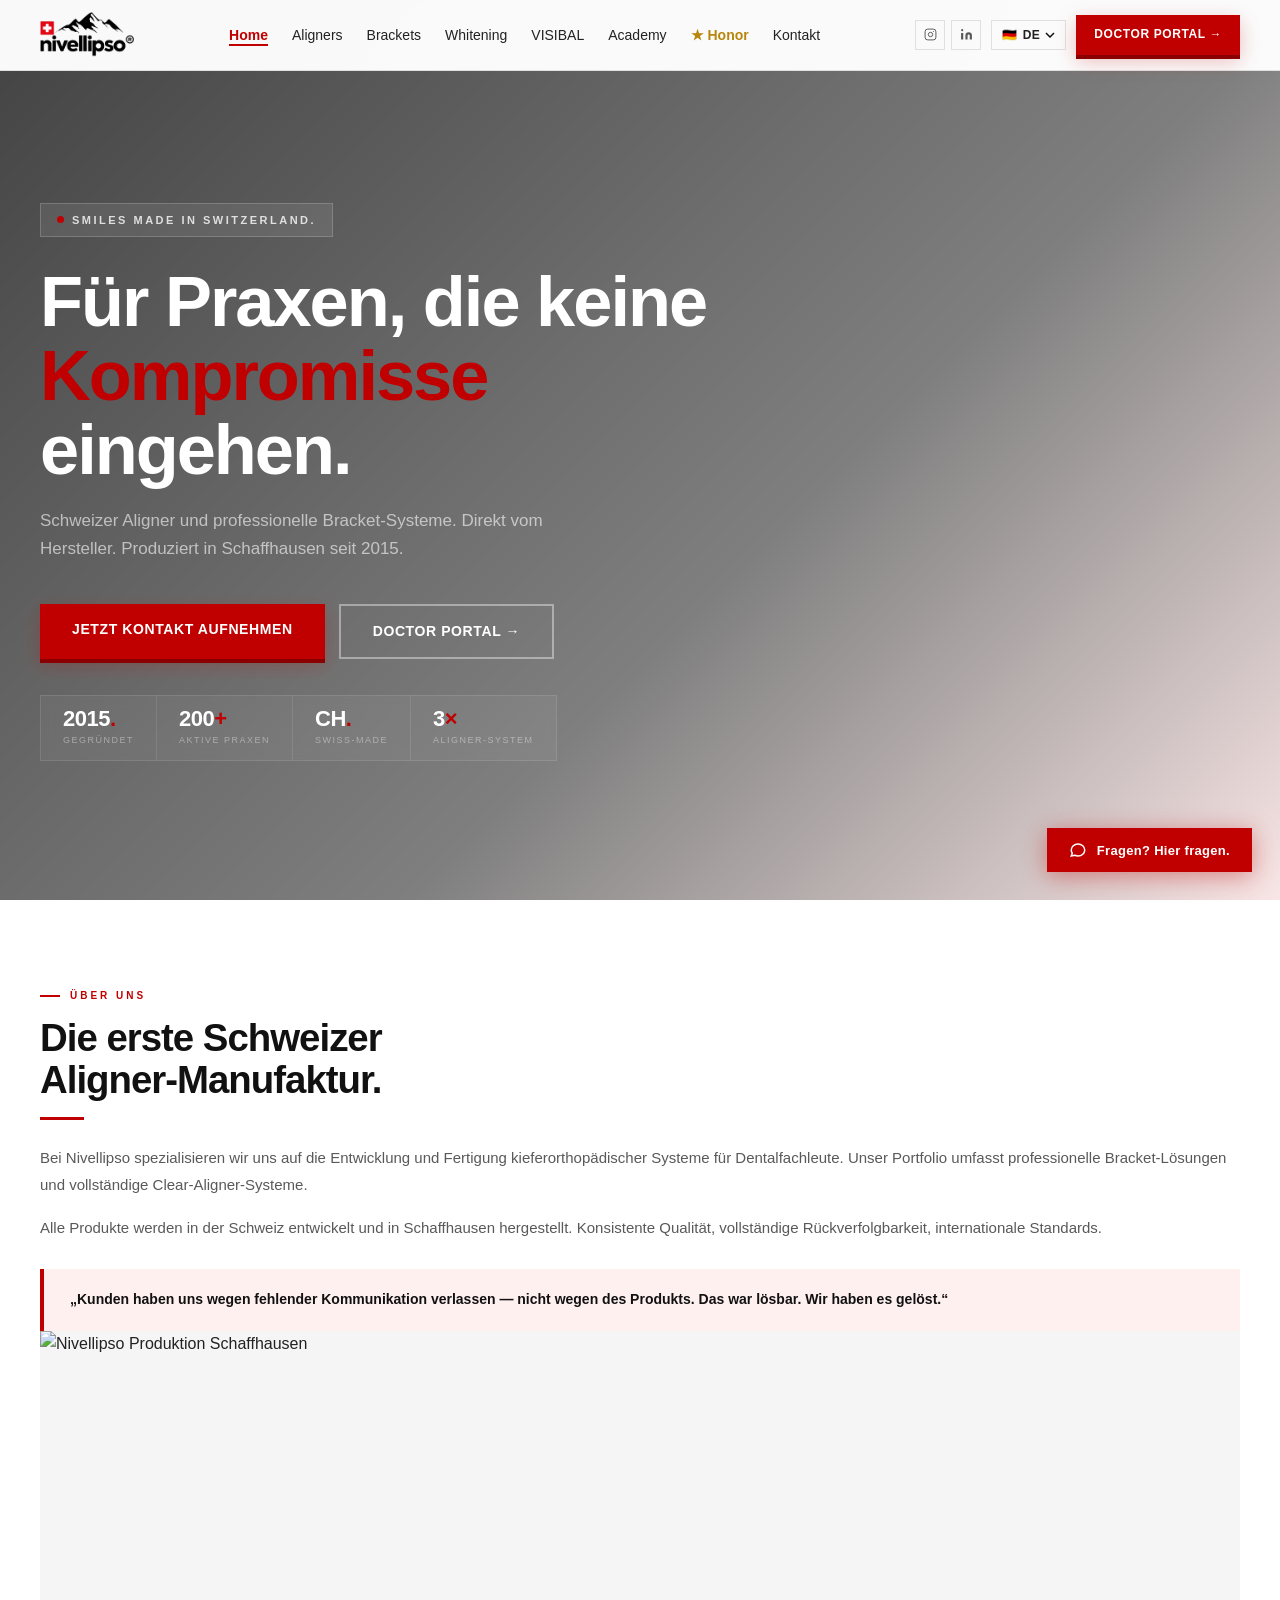
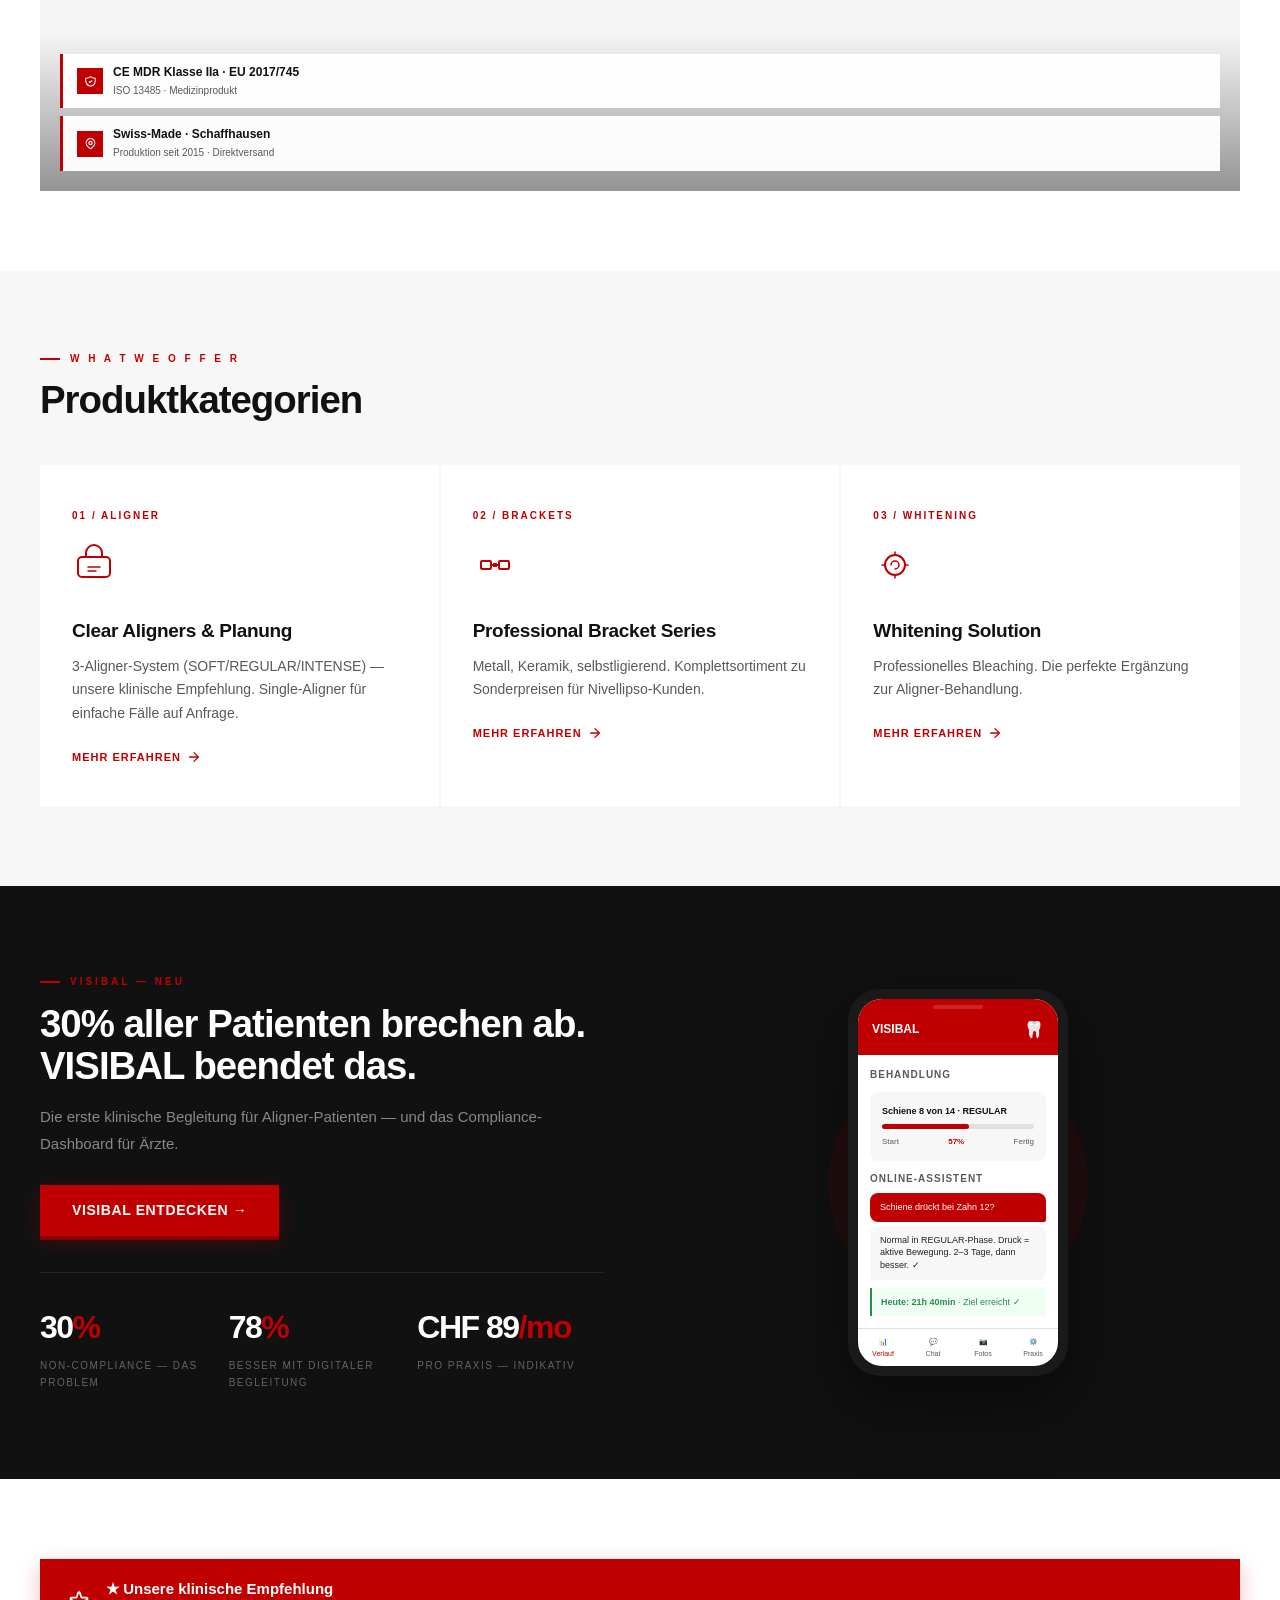
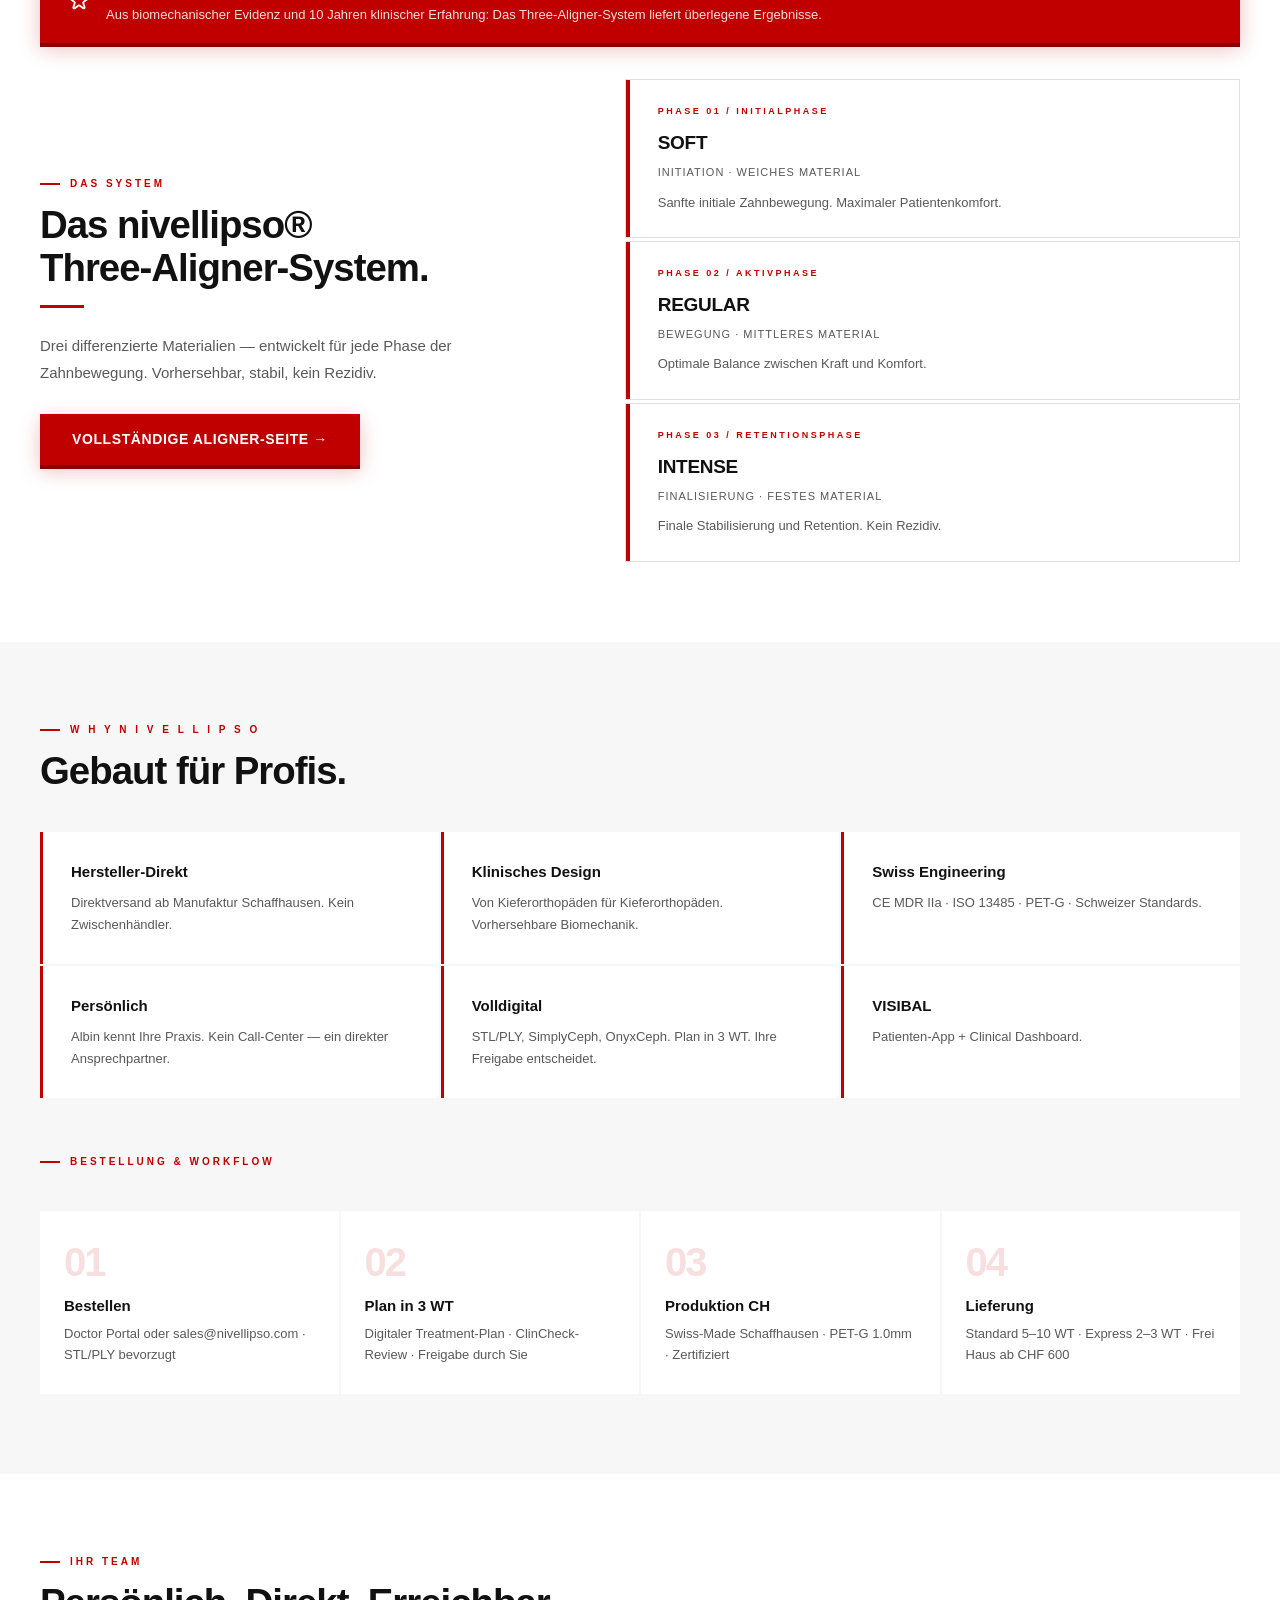
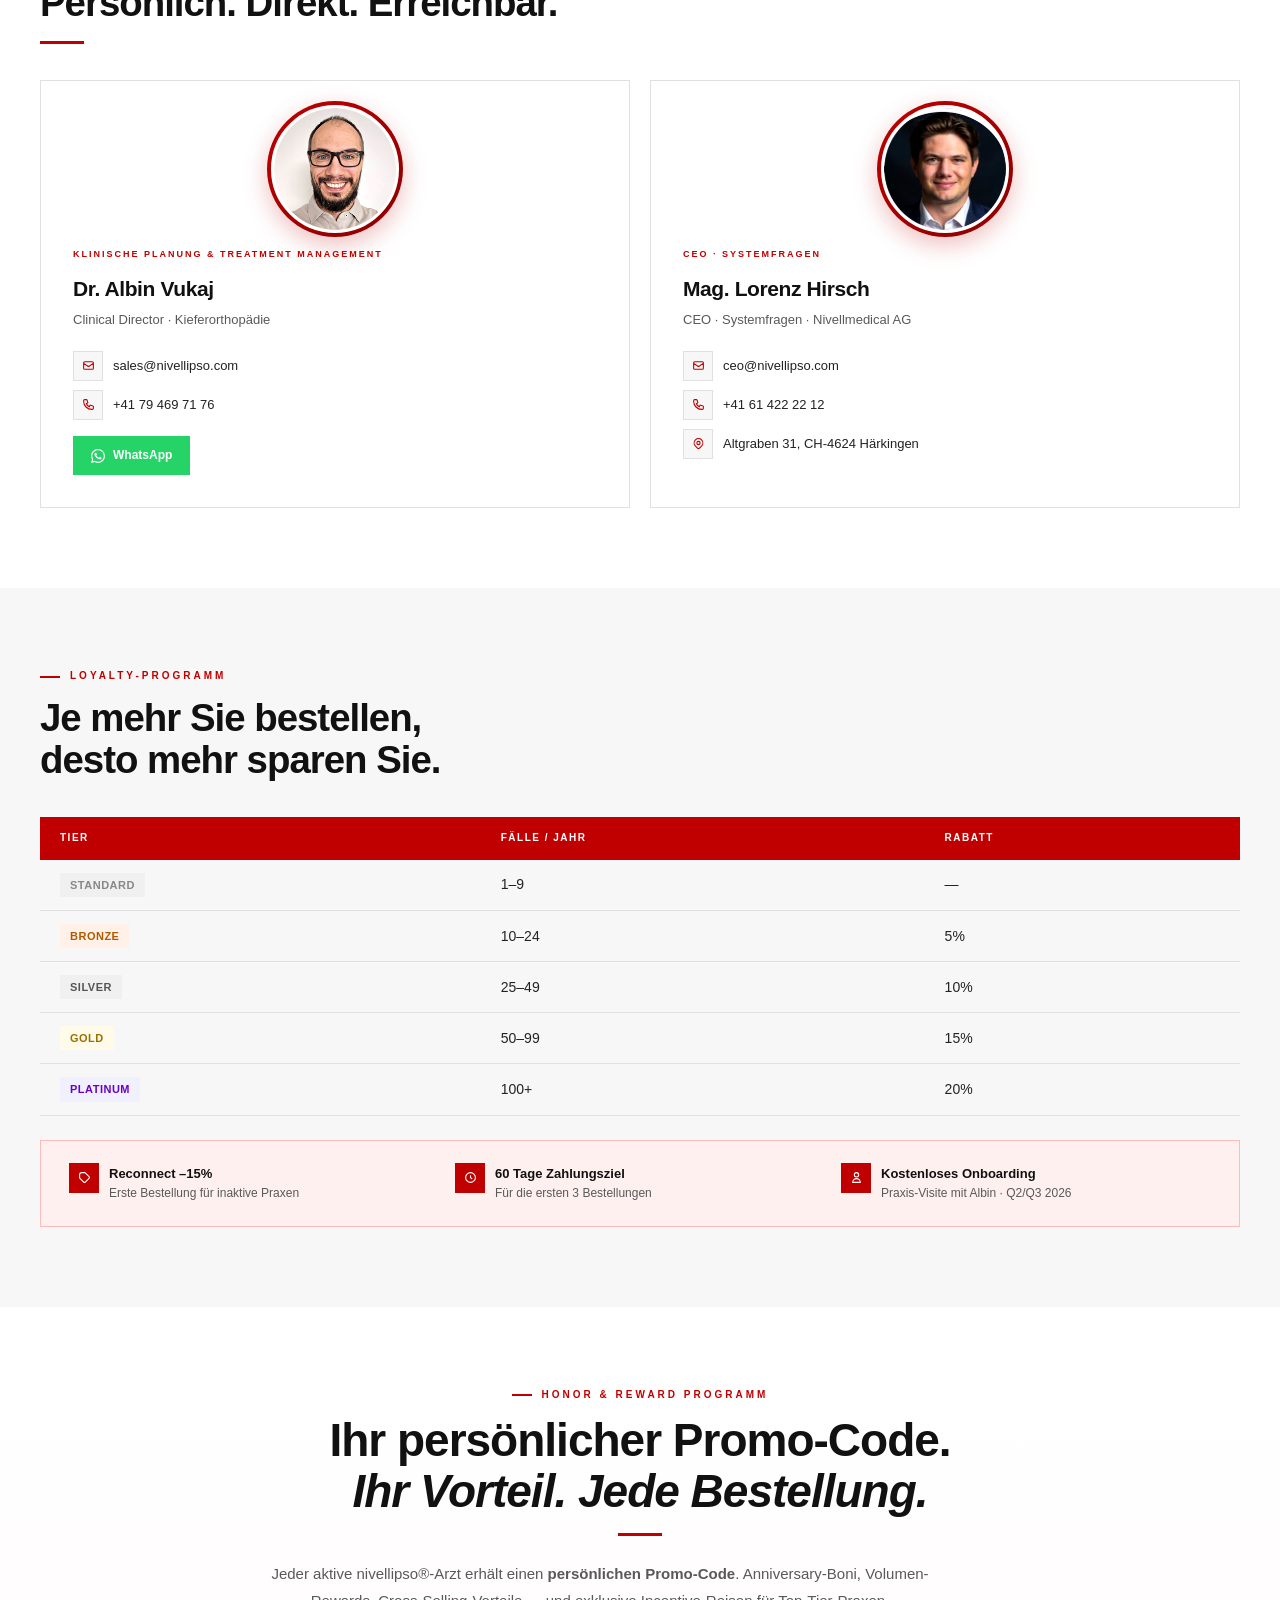
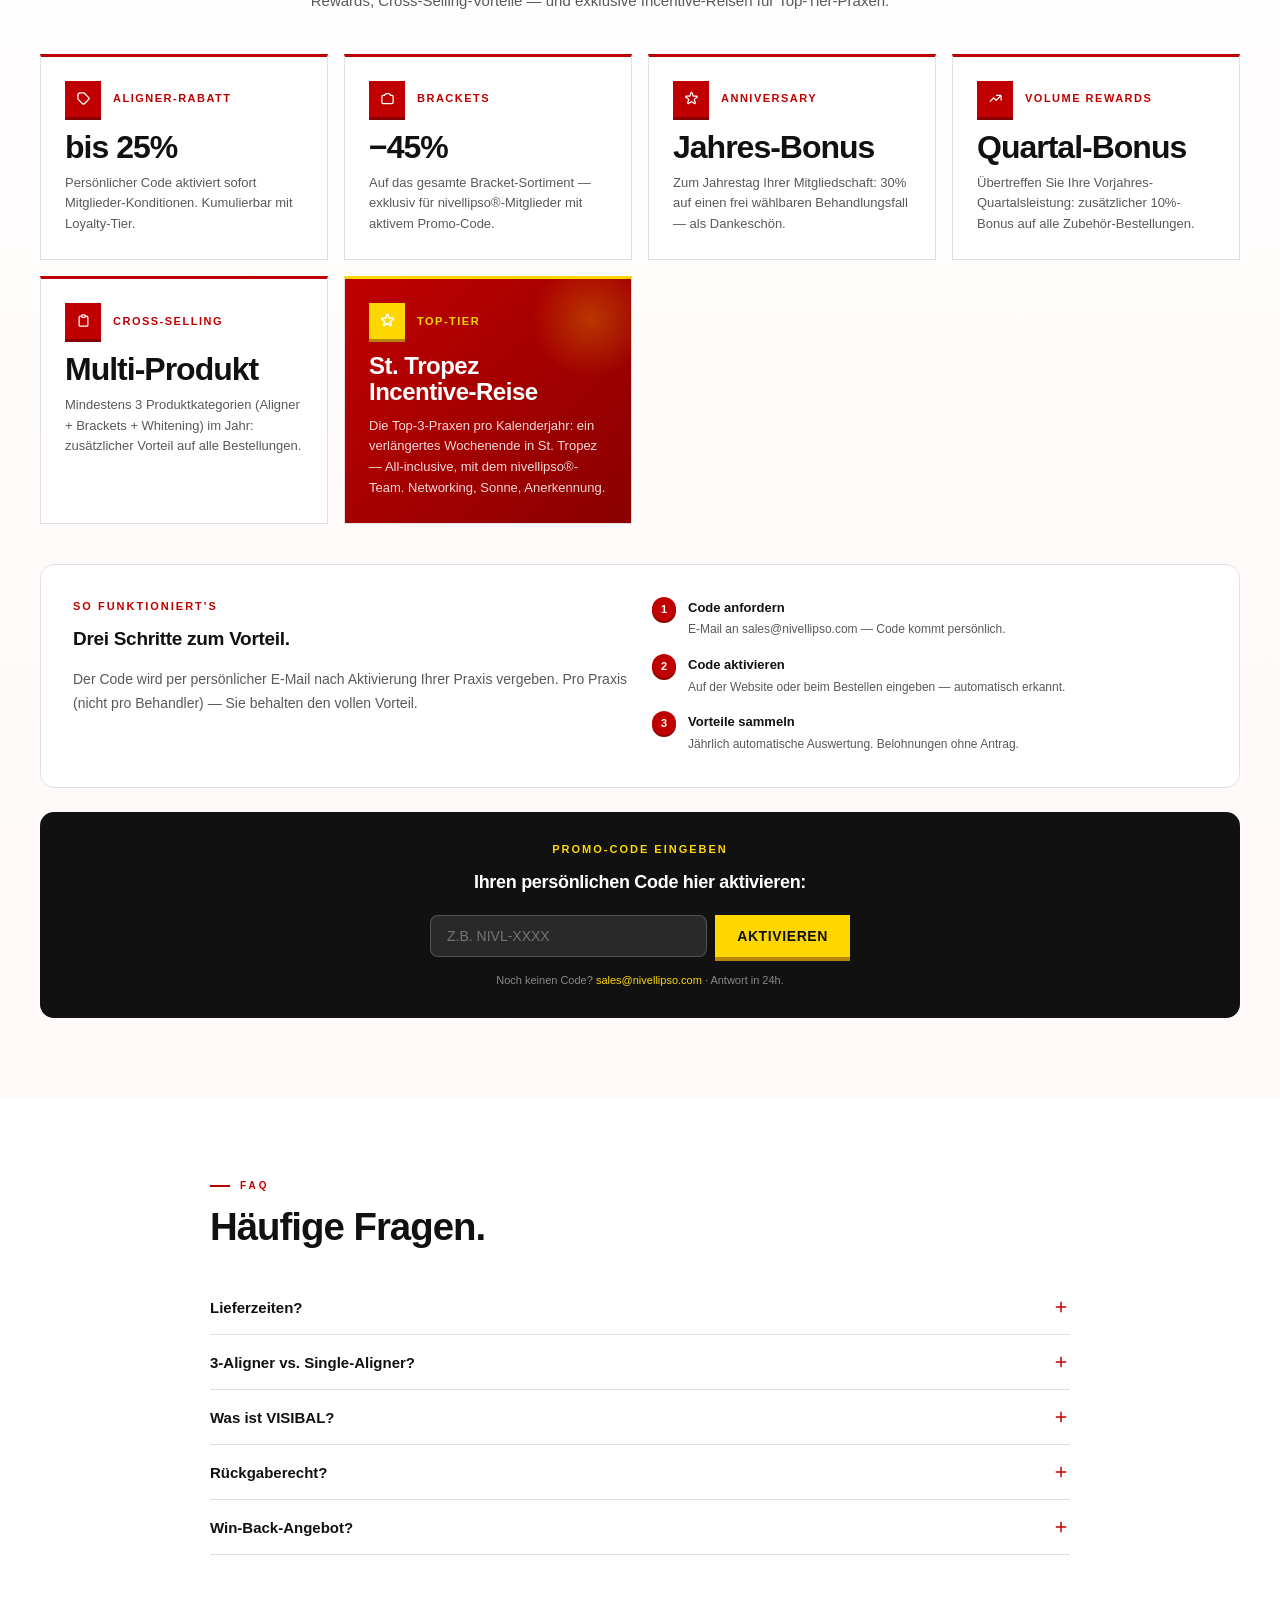
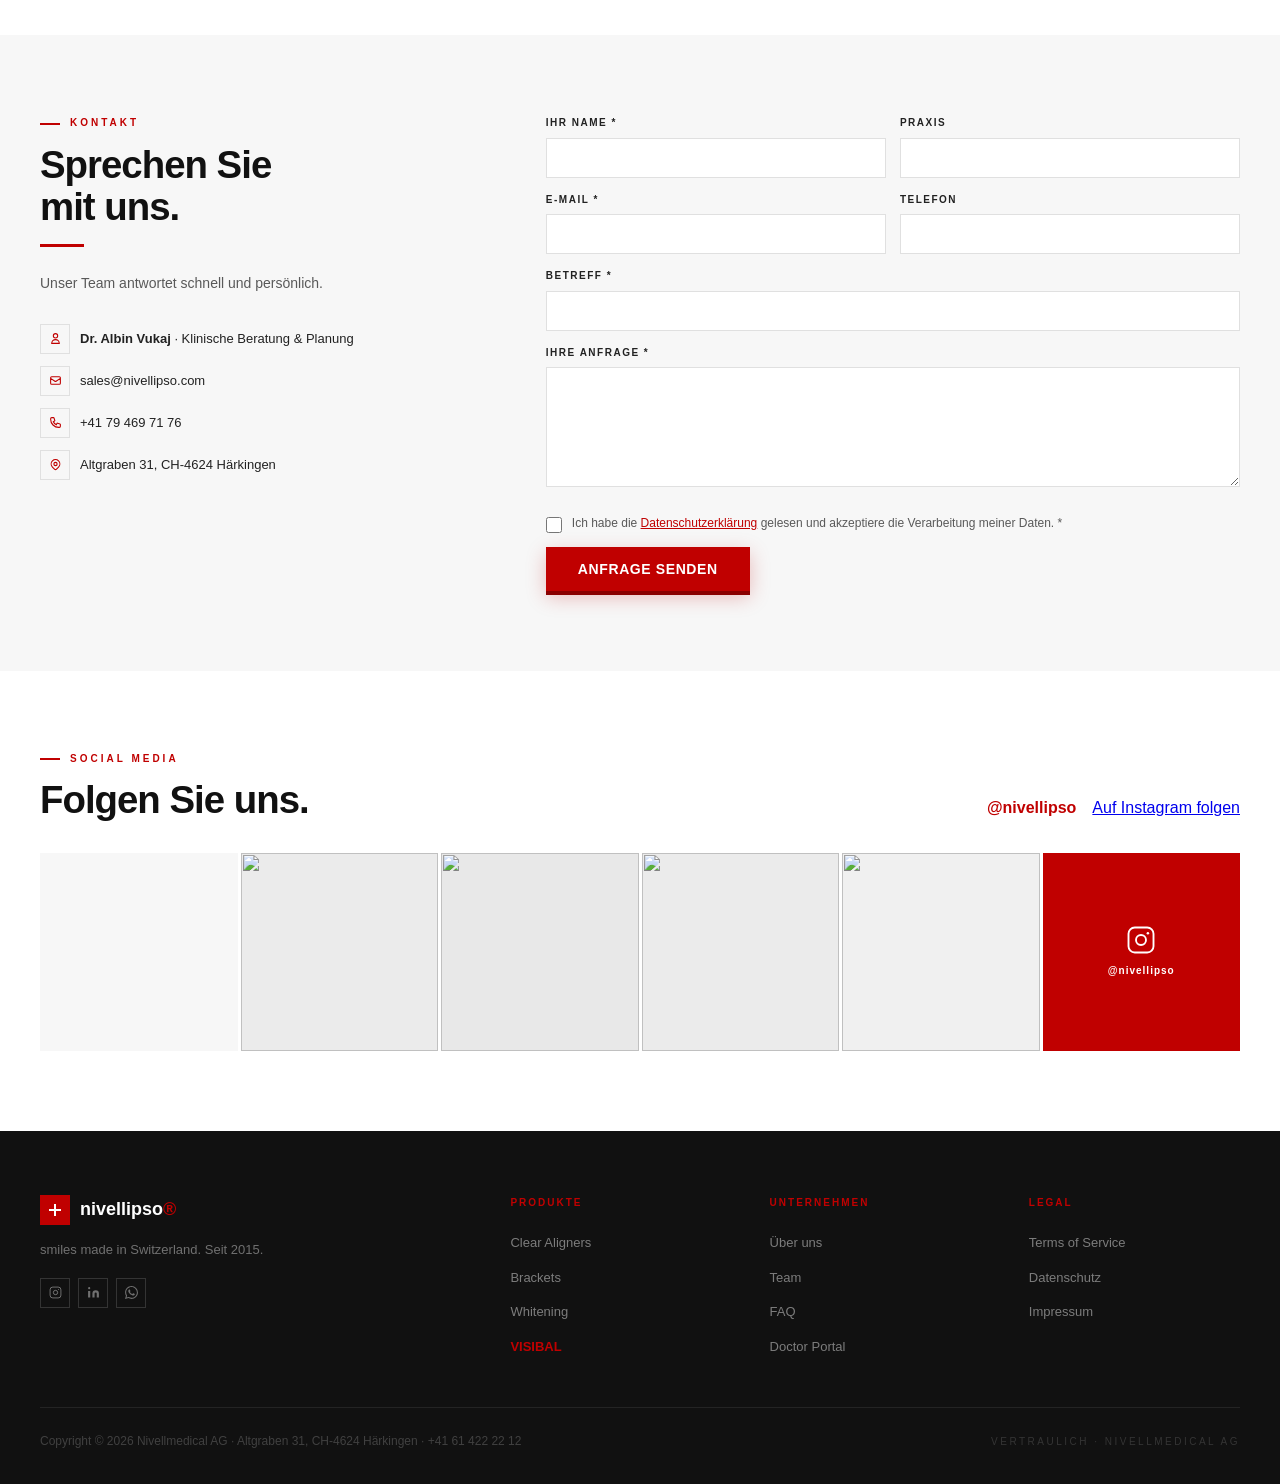
==== commit 55922a57: "optimize: deep fix — SEO, accessibility, CSS vars, privacy page SEO: - Add canonical tags to all 6 p" ====
--- a/index.html
+++ b/index.html
@@ -14,8 +14,13 @@
 <meta name="twitter:card" content="summary_large_image">
 <meta name="twitter:title" content="nivellipso® — smiles made in Switzerland.">
 <meta name="twitter:description" content="Schweizer Aligner und Bracket-Systeme. Swiss-Made seit 2015.">
+<meta name="twitter:image" content="https://nivellipso.com/images/team/dr-albin-vukaj-circle-240.png">
+<link rel="canonical" href="https://nivellipso.com/">
 <script defer data-domain="nivellipso.com" src="https://plausible.io/js/script.js"></script>
 <link rel="stylesheet" href="nivell-design.css">
+<script type="application/ld+json">
+{"@context":"https://schema.org","@type":"Organization","name":"nivellmedical AG","alternateName":"nivellipso","url":"https://nivellipso.com","logo":"https://nivellipso.com/images/logo/logo_black.png","contactPoint":{"@type":"ContactPoint","telephone":"+41794697176","contactType":"customer service","email":"sales@nivellipso.com"},"address":{"@type":"PostalAddress","streetAddress":"Altgraben 31","addressLocality":"Härkingen","postalCode":"CH-4624","addressCountry":"CH"},"sameAs":["https://www.instagram.com/nivellipso","https://www.linkedin.com/company/nivellipso"]}
+</script>
 <style>
 /* ── PAGE-SPECIFIC STYLES ── */
 
@@ -189,8 +194,8 @@
         <svg viewBox="0 0 24 24" fill="currentColor" width="13" height="13"><path d="M16 8a6 6 0 016 6v7h-4v-7a2 2 0 00-2-2 2 2 0 00-2 2v7h-4v-7a6 6 0 016-6zM2 9h4v12H2z"/><circle cx="4" cy="4" r="2"/></svg>
       </a>
     </div>
-    <button class="n-hamburger" id="hamburger" onclick="toggleMenu()"><span></span><span></span><span></span></button>
-    <button type="button" class="lang-btn" id="langBtn">
+    <button class="n-hamburger" id="hamburger" onclick="toggleMenu()" aria-label="Navigation öffnen" aria-expanded="false" aria-controls="mobileMenu"><span></span><span></span><span></span></button>
+    <button type="button" class="lang-btn" id="langBtn" aria-label="Sprache wechseln" aria-expanded="false" aria-haspopup="listbox">
       <span id="lFlag">🇩🇪</span><span id="lCode">DE</span>
       <svg viewBox="0 0 10 6" fill="none" width="10"><path d="M1 1l4 4 4-4" stroke="#111" stroke-width="1.5"/></svg>
       <div class="lang-dropdown">
@@ -648,18 +653,18 @@
     </div>
     <div>
       <div style="display:grid;grid-template-columns:1fr 1fr;gap:14px;margin-bottom:14px;">
-        <div><label style="display:block;font-size:10px;font-weight:700;letter-spacing:1.5px;text-transform:uppercase;margin-bottom:6px;" data-i18n="fm_n">Ihr Name *</label><input type="text" style="width:100%;padding:11px 14px;border:1px solid var(--border);font-family:Arial,sans-serif;font-size:14px;outline:none;" onfocus="this.style.borderColor='#C00000'" onblur="this.style.borderColor='#E0E0E0'"></div>
-        <div><label style="display:block;font-size:10px;font-weight:700;letter-spacing:1.5px;text-transform:uppercase;margin-bottom:6px;" data-i18n="fm_c">Praxis</label><input type="text" style="width:100%;padding:11px 14px;border:1px solid var(--border);font-family:Arial,sans-serif;font-size:14px;outline:none;" onfocus="this.style.borderColor='#C00000'" onblur="this.style.borderColor='#E0E0E0'"></div>
+        <div><label for="fm-name" style="display:block;font-size:10px;font-weight:700;letter-spacing:1.5px;text-transform:uppercase;margin-bottom:6px;" data-i18n="fm_n">Ihr Name *</label><input id="fm-name" type="text" autocomplete="name" required style="width:100%;padding:11px 14px;border:1px solid var(--border);font-family:Arial,sans-serif;font-size:14px;outline:none;" onfocus="this.style.borderColor='#C00000'" onblur="this.style.borderColor='#E0E0E0'"></div>
+        <div><label for="fm-clinic" style="display:block;font-size:10px;font-weight:700;letter-spacing:1.5px;text-transform:uppercase;margin-bottom:6px;" data-i18n="fm_c">Praxis</label><input id="fm-clinic" type="text" autocomplete="organization" style="width:100%;padding:11px 14px;border:1px solid var(--border);font-family:Arial,sans-serif;font-size:14px;outline:none;" onfocus="this.style.borderColor='#C00000'" onblur="this.style.borderColor='#E0E0E0'"></div>
       </div>
       <div style="display:grid;grid-template-columns:1fr 1fr;gap:14px;margin-bottom:14px;">
-        <div><label style="display:block;font-size:10px;font-weight:700;letter-spacing:1.5px;text-transform:uppercase;margin-bottom:6px;" data-i18n="fm_e">E-Mail *</label><input type="email" style="width:100%;padding:11px 14px;border:1px solid var(--border);font-family:Arial,sans-serif;font-size:14px;outline:none;" onfocus="this.style.borderColor='#C00000'" onblur="this.style.borderColor='#E0E0E0'"></div>
-        <div><label style="display:block;font-size:10px;font-weight:700;letter-spacing:1.5px;text-transform:uppercase;margin-bottom:6px;" data-i18n="fm_p">Telefon</label><input type="tel" style="width:100%;padding:11px 14px;border:1px solid var(--border);font-family:Arial,sans-serif;font-size:14px;outline:none;" onfocus="this.style.borderColor='#C00000'" onblur="this.style.borderColor='#E0E0E0'"></div>
-      </div>
-      <div style="margin-bottom:14px;"><label style="display:block;font-size:10px;font-weight:700;letter-spacing:1.5px;text-transform:uppercase;margin-bottom:6px;" data-i18n="fm_s">Betreff *</label><input type="text" style="width:100%;padding:11px 14px;border:1px solid var(--border);font-family:Arial,sans-serif;font-size:14px;outline:none;" onfocus="this.style.borderColor='#C00000'" onblur="this.style.borderColor='#E0E0E0'"></div>
-      <div style="margin-bottom:18px;"><label style="display:block;font-size:10px;font-weight:700;letter-spacing:1.5px;text-transform:uppercase;margin-bottom:6px;" data-i18n="fm_m">Ihre Anfrage *</label><textarea style="width:100%;padding:11px 14px;border:1px solid var(--border);font-family:Arial,sans-serif;font-size:14px;outline:none;resize:vertical;min-height:120px;" onfocus="this.style.borderColor='#C00000'" onblur="this.style.borderColor='#E0E0E0'"></textarea></div>
+        <div><label for="fm-email" style="display:block;font-size:10px;font-weight:700;letter-spacing:1.5px;text-transform:uppercase;margin-bottom:6px;" data-i18n="fm_e">E-Mail *</label><input id="fm-email" type="email" autocomplete="email" required style="width:100%;padding:11px 14px;border:1px solid var(--border);font-family:Arial,sans-serif;font-size:14px;outline:none;" onfocus="this.style.borderColor='#C00000'" onblur="this.style.borderColor='#E0E0E0'"></div>
+        <div><label for="fm-phone" style="display:block;font-size:10px;font-weight:700;letter-spacing:1.5px;text-transform:uppercase;margin-bottom:6px;" data-i18n="fm_p">Telefon</label><input id="fm-phone" type="tel" autocomplete="tel" style="width:100%;padding:11px 14px;border:1px solid var(--border);font-family:Arial,sans-serif;font-size:14px;outline:none;" onfocus="this.style.borderColor='#C00000'" onblur="this.style.borderColor='#E0E0E0'"></div>
+      </div>
+      <div style="margin-bottom:14px;"><label for="fm-subject" style="display:block;font-size:10px;font-weight:700;letter-spacing:1.5px;text-transform:uppercase;margin-bottom:6px;" data-i18n="fm_s">Betreff *</label><input id="fm-subject" type="text" required style="width:100%;padding:11px 14px;border:1px solid var(--border);font-family:Arial,sans-serif;font-size:14px;outline:none;" onfocus="this.style.borderColor='#C00000'" onblur="this.style.borderColor='#E0E0E0'"></div>
+      <div style="margin-bottom:18px;"><label for="fm-message" style="display:block;font-size:10px;font-weight:700;letter-spacing:1.5px;text-transform:uppercase;margin-bottom:6px;" data-i18n="fm_m">Ihre Anfrage *</label><textarea id="fm-message" required style="width:100%;padding:11px 14px;border:1px solid var(--border);font-family:Arial,sans-serif;font-size:14px;outline:none;resize:vertical;min-height:120px;" onfocus="this.style.borderColor='#C00000'" onblur="this.style.borderColor='#E0E0E0'"></textarea></div>
       <div style="margin-bottom:14px;display:flex;align-items:flex-start;gap:10px;">
         <input type="checkbox" id="gdprCheck" required style="margin-top:3px;accent-color:var(--red);width:16px;height:16px;flex-shrink:0;">
-        <label for="gdprCheck" style="font-size:12px;color:var(--grey);line-height:1.5;" data-i18n="fm_gdpr">Ich habe die <a href="#" style="color:var(--red);">Datenschutzerklärung</a> gelesen und akzeptiere die Verarbeitung meiner Daten zur Bearbeitung meiner Anfrage. *</label>
+        <label for="gdprCheck" style="font-size:12px;color:var(--grey);line-height:1.5;" data-i18n="fm_gdpr">Ich habe die <a href="privacy.html" style="color:var(--red);" target="_blank" rel="noopener">Datenschutzerklärung</a> gelesen und akzeptiere die Verarbeitung meiner Daten zur Bearbeitung meiner Anfrage. *</label>
       </div>
       <button class="n-btn-primary" style="border:none;cursor:pointer;font-family:Arial,sans-serif;" data-i18n="fm_b">Anfrage senden</button>
     </div>
@@ -720,7 +725,7 @@
 </footer>
 
 <!-- ── CHATBOT ── -->
-<button class="chat-toggle" id="chatToggle" onclick="toggleNivellChat()">
+<button class="chat-toggle" id="chatToggle" onclick="toggleNivellChat()" aria-label="Chat öffnen" aria-expanded="false">
   <svg class="chat-icon c-icon" viewBox="0 0 24 24" fill="none" stroke="currentColor" stroke-width="2"><path d="M8 12h.01M12 12h.01M16 12h.01M21 12c0 4.418-4.03 8-9 8a9.863 9.863 0 01-4.255-.949L3 20l1.395-3.72C3.512 15.042 3 13.574 3 12c0-4.418 4.03-8 9-8s9 3.582 9 8z"/></svg>
   <span class="chat-label c-label" data-i18n="cb_btn">Fragen? Hier fragen.</span>
   <svg class="chat-close c-close" viewBox="0 0 24 24" fill="none" stroke="currentColor" stroke-width="2" style="display:none;"><path d="M6 18L18 6M6 6l12 12"/></svg>
--- a/nivell-design.css
+++ b/nivell-design.css
@@ -7,6 +7,7 @@
  */
 
 :root {
+  --nav-h: 70px;
   --red: #C00000;
   --red-dark: #8a0000;
   --red-light: #FFF0F0;
@@ -72,24 +73,11 @@
 }
 .btn-3d-outline:hover{background:var(--red);color:white;box-shadow:0 1px 0 var(--red-dark);transform:translateY(2px);}
 
-.n-btn-primary{
-  background:var(--red);color:white;padding:14px 32px;font-size:14px;font-weight:700;
-  text-decoration:none;letter-spacing:.6px;text-transform:uppercase;display:inline-block;
-  border:none;cursor:pointer;font-family:Arial,sans-serif;
-  box-shadow:0 4px 0 var(--red-dark),var(--shadow-red);
-  transform:translateY(0);
-  transition:transform .12s,box-shadow .12s,background .15s;
-  -webkit-tap-highlight-color:transparent;
-}
+/* Aliases for legacy class names — identical to btn-3d / btn-3d-ghost */
+.n-btn-primary{background:var(--red);color:white;padding:14px 32px;font-size:14px;font-weight:700;text-decoration:none;letter-spacing:.6px;text-transform:uppercase;display:inline-block;border:none;cursor:pointer;font-family:Arial,sans-serif;box-shadow:0 4px 0 var(--red-dark),var(--shadow-red);transition:transform .12s,box-shadow .12s;-webkit-tap-highlight-color:transparent;}
 .n-btn-primary:hover{background:#b00000;box-shadow:0 2px 0 var(--red-dark),0 4px 16px var(--red-glow);transform:translateY(2px);}
 .n-btn-primary:active{box-shadow:0 0px 0 var(--red-dark);transform:translateY(4px);}
-
-.n-btn-ghost{
-  background:transparent;color:white;padding:14px 32px;font-size:14px;font-weight:700;
-  text-decoration:none;letter-spacing:.6px;text-transform:uppercase;display:inline-block;
-  border:1.5px solid rgba(255,255,255,.45);cursor:pointer;font-family:Arial,sans-serif;
-  transition:all .2s;-webkit-tap-highlight-color:transparent;
-}
+.n-btn-ghost{background:transparent;color:white;padding:14px 32px;font-size:14px;font-weight:700;text-decoration:none;letter-spacing:.6px;text-transform:uppercase;display:inline-block;border:2px solid rgba(255,255,255,.4);transition:all .2s;-webkit-tap-highlight-color:transparent;}
 .n-btn-ghost:hover{border-color:white;background:rgba(255,255,255,.1);transform:translateY(-1px);}
 
 /* ══ 3D ICON CONTAINERS ══════════════════════ */
@@ -144,7 +132,7 @@
 /* ══ NAVIGATION ══════════════════════════════ */
 .n-nav{position:fixed;top:0;left:0;right:0;z-index:1000;background:rgba(255,255,255,.97);border-bottom:1px solid var(--border);backdrop-filter:blur(12px);transition:transform 0.28s ease;}
 .hdr-hide{transform:translateY(-100%);}
-.n-nav-inner{max-width:var(--max-w);margin:0 auto;display:flex;align-items:center;justify-content:space-between;padding:0 40px;height:70px;}
+.n-nav-inner{max-width:var(--max-w);margin:0 auto;display:flex;align-items:center;justify-content:space-between;padding:0 40px;height:var(--nav-h);}
 .n-logo{display:flex;align-items:center;text-decoration:none;}
 .n-logo-img{height:46px;width:auto;display:block;}
 .n-links{display:flex;align-items:center;gap:24px;list-style:none;}
@@ -160,7 +148,7 @@
 .n-hamburger.open span:nth-child(2){opacity:0;}
 .n-hamburger.open span:nth-child(3){transform:rotate(-45deg) translate(5px,-5px);}
 /* Mobile menu */
-.n-mobile-menu{display:none;position:fixed;top:70px;left:0;right:0;background:white;border-bottom:1px solid var(--border);padding:16px 20px;z-index:999;box-shadow:0 8px 32px rgba(0,0,0,.1);}
+.n-mobile-menu{display:none;position:fixed;top:var(--nav-h);left:0;right:0;background:white;border-bottom:1px solid var(--border);padding:16px 20px;z-index:999;box-shadow:0 8px 32px rgba(0,0,0,.1);}
 .n-mobile-menu.open{display:block;}
 .n-mobile-menu ul{list-style:none;display:flex;flex-direction:column;}
 .n-mobile-menu ul li a{display:block;padding:13px 0;font-size:15px;font-weight:600;color:var(--text);text-decoration:none;border-bottom:1px solid var(--border);}
@@ -189,12 +177,12 @@
 .n-stat-l{font-size:9px;color:rgba(255,255,255,.4);margin-top:3px;text-transform:uppercase;letter-spacing:1.5px;}
 
 /* Page hero */
-.n-page-hero{margin-top:70px;background:var(--black);padding:72px 40px 60px;position:relative;overflow:hidden;min-height:calc(100vh - 70px);display:flex;flex-direction:column;justify-content:center;}
+.n-page-hero{margin-top:var(--nav-h);background:var(--black);padding:72px 40px 60px;position:relative;overflow:hidden;min-height:calc(100vh - var(--nav-h));}
 .n-page-hero::before{content:'';position:absolute;inset:0;background:repeating-linear-gradient(90deg,transparent,transparent 79px,rgba(255,255,255,.015) 79px,rgba(255,255,255,.015) 80px);}
 .n-page-hero::after{content:'';position:absolute;bottom:0;left:0;right:0;height:3px;background:var(--red);}
 .n-page-hero-inner{max-width:var(--max-w);margin:0 auto;position:relative;z-index:1;}
-.n-breadcrumb{font-size:11px;color:rgba(255,255,255,.35);margin-bottom:20px;display:flex;gap:8px;align-items:center;}
-.n-breadcrumb a{color:rgba(255,255,255,.35);text-decoration:none;}
+.n-breadcrumb{font-size:11px;color:rgba(255,255,255,.55);margin-bottom:20px;display:flex;gap:8px;align-items:center;}
+.n-breadcrumb a{color:rgba(255,255,255,.55);text-decoration:none;}
 .n-breadcrumb a:hover{color:var(--red);}
 .n-page-h1{font-size:clamp(26px,4vw,56px);font-weight:700;color:white;letter-spacing:-1.5px;line-height:1.06;margin:14px 0 18px;}
 .n-page-h1 em{font-style:normal;color:var(--red);}
@@ -373,11 +361,11 @@
   .n-hero-stats-inner{padding:0 24px;}
 }
 @media(max-width:768px){
+  :root{--nav-h:64px;}
   .n-links{display:none !important;}
   .n-hamburger{display:flex !important;}
   .n-nav-inner{padding:0 20px;height:64px;}
-  .n-page-hero{margin-top:64px;padding:44px 20px 36px;min-height:calc(100vh - 64px);}
-  .n-mobile-menu{top:64px;}
+  .n-page-hero{padding:44px 20px 36px;}
   .n-hero-content{padding:0 20px;}
   .n-hero-stats{margin-top:24px;}
   .n-hero-sub{font-size:15px;}
